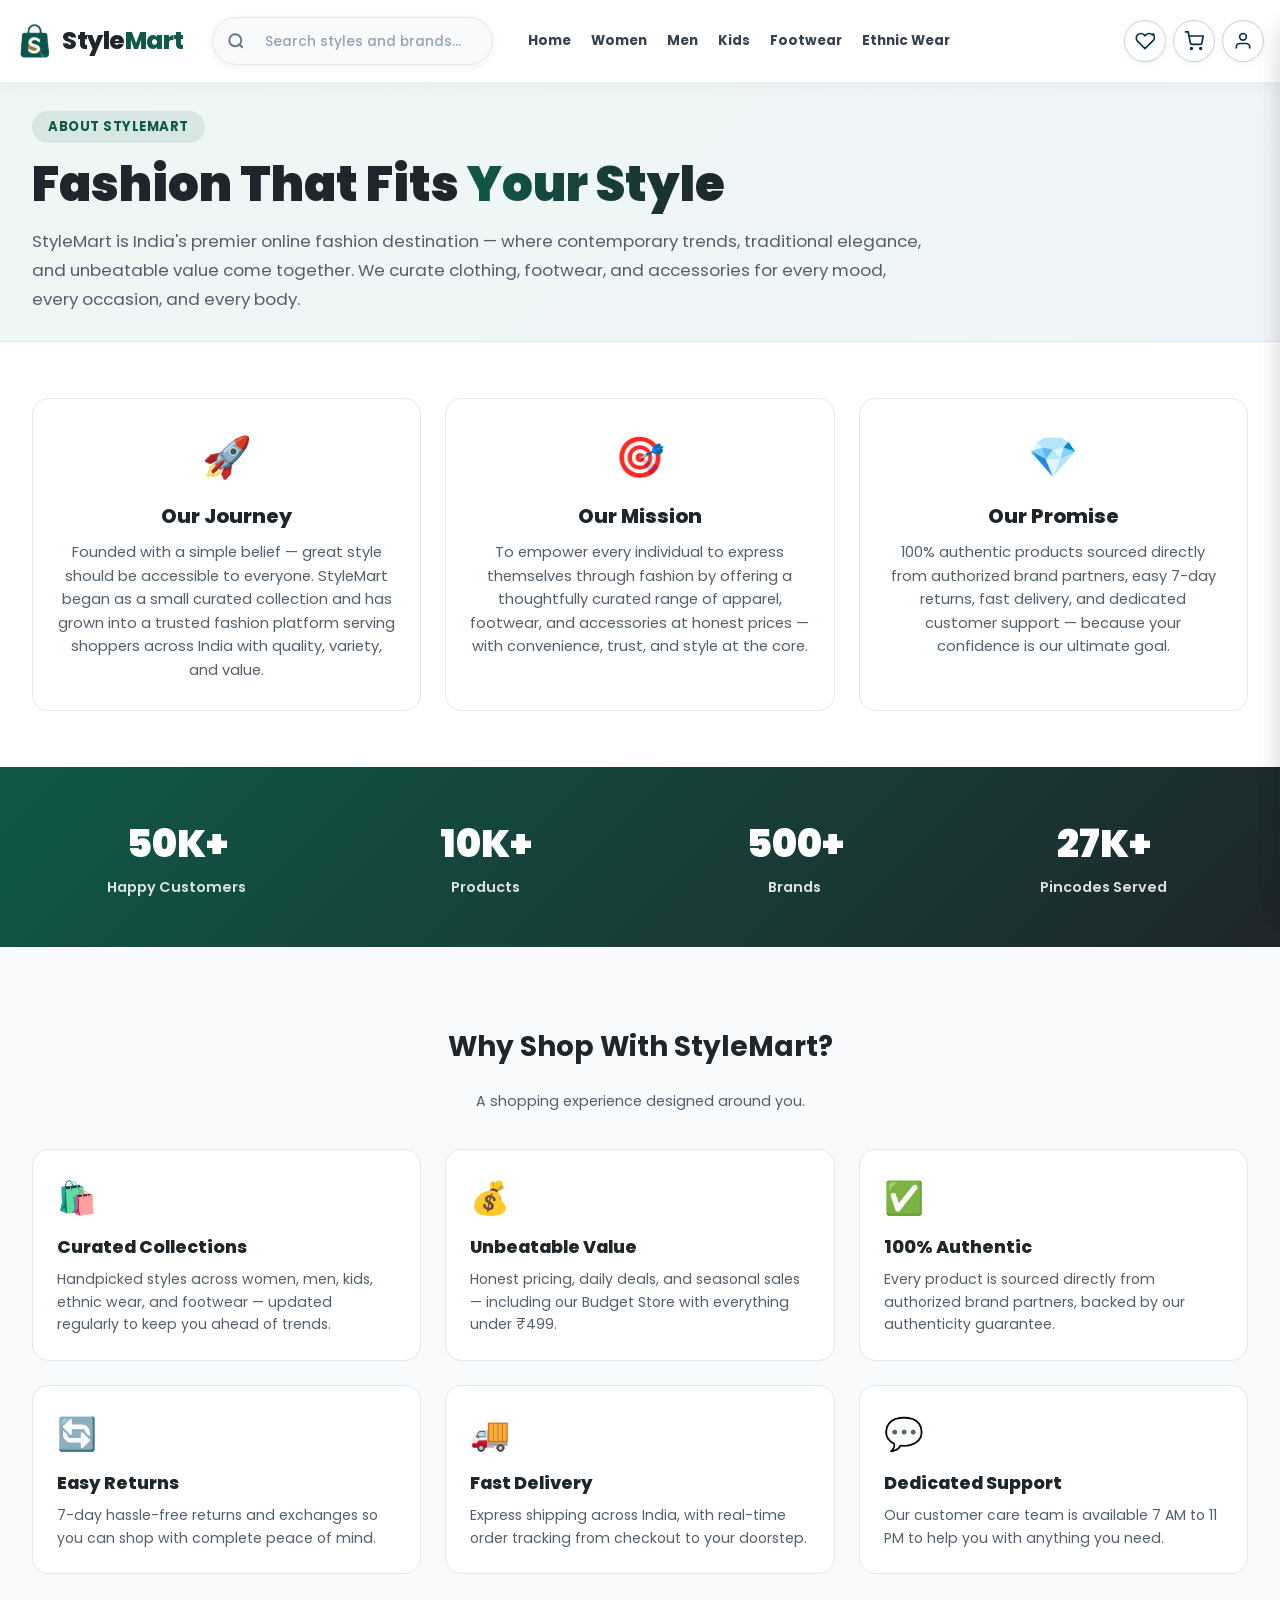
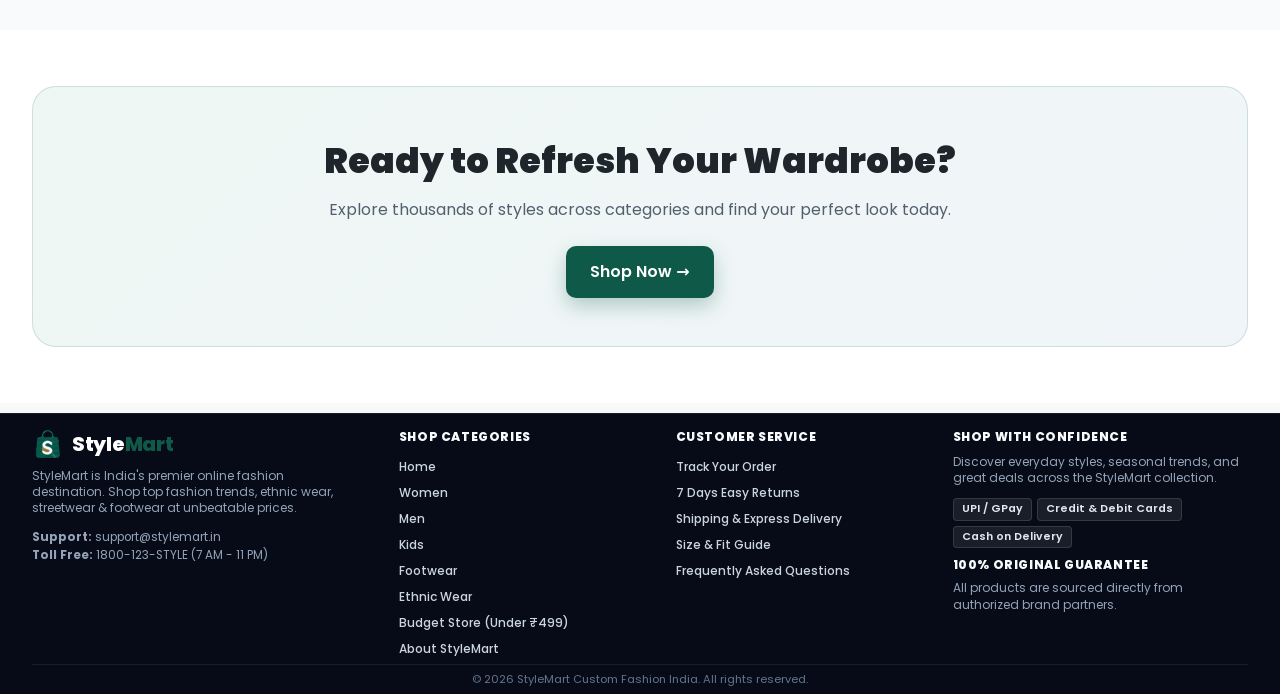
==== about.html @ c9611a5d "forest green and charcoal themed StyleMart" ====
<!DOCTYPE html>
<html lang="en">
<head>
  <meta charset="UTF-8">
  <meta name="viewport" content="width=device-width, initial-scale=1.0">
  <title>About StyleMart | Our Story & Fashion Journey</title>
  <meta name="description" content="Learn about StyleMart - India's premier online fashion destination. Discover our story, mission, and commitment to bringing you the best in fashion, ethnic wear, and footwear.">

  <link rel="preconnect" href="https://fonts.googleapis.com">
  <link rel="preconnect" href="https://fonts.gstatic.com" crossorigin>
  <link href="https://fonts.googleapis.com/css2?family=Poppins:ital,wght@0,300;0,400;0,500;0,600;0,700;0,800;0,900;1,400;1,600&display=swap" rel="stylesheet">

  <!-- Favicon & Mobile Touch Icons -->
  <link rel="icon" type="image/png" sizes="32x32" href="assets/images/favicon-32x32.png?v=20261021-logo-v1">
  <link rel="icon" type="image/png" sizes="16x16" href="assets/images/favicon-16x16.png?v=20261021-logo-v1">
  <link rel="apple-touch-icon" sizes="180x180" href="assets/images/apple-touch-icon.png?v=20261021-logo-v1">
  <link rel="shortcut icon" href="favicon.ico?v=20261021-logo-v1">

  <link rel="stylesheet" href="styles.css?v=20261021-fullpin-aspect-v1">
</head>
<body>
  <header class="main-header">
    <div class="header-main-row">
      <div class="header-container">
        <button class="mobile-menu-btn" id="mobileMenuBtn" aria-label="Open category menu">
          <svg width="24" height="24" viewBox="0 0 24 24" fill="none" stroke="currentColor" stroke-width="2"><path d="M3 12h18M3 6h18M3 18h18"/></svg>
        </button>
        <a href="index.html" class="brand-logo" aria-label="StyleMart Home">
          <div class="logo-icon-wrap">
            <img class="brand-logo-image" src="assets/images/stylemart-logo.png?v=20261021-logo-v1" alt="StyleMart Logo" width="38" height="38">
          </div>
          <div class="logo-text">
            <span class="logo-primary">Style<span class="logo-highlight">Mart</span></span>
          </div>
        </a>
        <div class="search-wrapper">
          <div class="search-box">
            <svg class="search-icon" width="18" height="18" viewBox="0 0 24 24" fill="none" stroke="currentColor" stroke-width="2.5"><circle cx="11" cy="11" r="8"/><path d="m21 21-4.35-4.35"/></svg>
            <input type="text" id="searchInput" placeholder="Search styles and brands..." autocomplete="off">
            <button class="clear-search-btn" id="clearSearchBtn" style="display:none;" title="Clear search">&times;</button>
          </div>
          <div class="search-suggestions" id="searchSuggestions"><div class="live-search-results" id="liveSearchResults"></div></div>
        </div>
        <nav class="nav-menu" id="navMenu" aria-label="Shop categories">
          <div class="mobile-nav-header">
            <a href="index.html" class="brand-logo" aria-label="StyleMart Home">
              <div class="logo-icon-wrap">
                <img class="brand-logo-image" src="assets/images/stylemart-logo.png?v=20261021-logo-v1" alt="StyleMart Logo" width="34" height="34">
              </div>
              <div class="logo-text">
                <span class="logo-primary">Style<span class="logo-highlight">Mart</span></span>
              </div>
            </a>
            <button class="close-mobile-nav" id="closeMobileNavBtn" aria-label="Close menu">&times;</button>
          </div>
          <ul class="nav-list">
            <li><a href="index.html" class="nav-link" data-home="true">Home</a></li>
            <li><a href="category.html?category=women" class="nav-link" data-category="women">Women</a></li>
            <li><a href="category.html?category=men" class="nav-link" data-category="men">Men</a></li>
            <li><a href="category.html?category=kids" class="nav-link" data-category="kids">Kids</a></li>
            <li><a href="category.html?category=footwear" class="nav-link" data-category="footwear">Footwear</a></li>
            <li><a href="category.html?category=ethnic" class="nav-link" data-category="ethnic">Ethnic Wear</a></li>
          </ul>
        </nav>
        <div class="header-actions">
          <button class="icon-action-btn mobile-search-btn" id="mobileSearchBtn" onclick="toggleMobileSearch()" aria-label="Search styles" title="Search">
            <svg width="20" height="20" viewBox="0 0 24 24" fill="none" stroke="currentColor" stroke-width="2.5"><circle cx="11" cy="11" r="8"/><path d="m21 21-4.35-4.35"/></svg>
          </button>
          <button class="icon-action-btn" onclick="toggleWishlistDrawer()" aria-label="Wishlist">
            <svg width="20" height="20" viewBox="0 0 24 24" fill="none" stroke="currentColor" stroke-width="2"><path d="M20.84 4.61a5.5 5.5 0 0 0-7.78 0L12 5.67l-1.06-1.06a5.5 5.5 0 0 0-7.78 7.78l1.06 1.06L12 21.23l8.78-8.78 1.06-1.06a5.5 5.5 0 0 0 0-7.78z"/></svg>
            <span class="badge-count" id="wishlistCount" hidden>0</span>
          </button>
          <button class="icon-action-btn" onclick="toggleCartDrawer()" aria-label="Shopping Cart">
            <svg width="20" height="20" viewBox="0 0 24 24" fill="none" stroke="currentColor" stroke-width="2"><circle cx="9" cy="21" r="1"/><circle cx="20" cy="21" r="1"/><path d="M1 1h4l2.68 13.39a2 2 0 0 0 2 1.61h9.72a2 2 0 0 0 2-1.61L23 6H6"/></svg>
            <span class="badge-count" id="cartCount" hidden>0</span>
          </button>
          <button class="icon-action-btn" onclick="handleProfileIconClick()" aria-label="User Account">
            <svg width="20" height="20" viewBox="0 0 24 24" fill="none" stroke="currentColor" stroke-width="2"><path d="M20 21v-2a4 4 0 0 0-4-4H8a4 4 0 0 0-4 4v2"/><circle cx="12" cy="7" r="4"/></svg>
          </button>
        </div>
      </div>
    </div>
  </header>

  <main>
    <section class="about-hero">
      <div class="section-container">
        <div class="about-hero-inner">
          <div class="about-hero-text">
            <span class="about-eyebrow">About StyleMart</span>
            <h1 class="about-hero-title">Fashion That Fits <span class="gradient-text">Your Style</span></h1>
            <p class="about-hero-sub">StyleMart is India's premier online fashion destination — where contemporary trends, traditional elegance, and unbeatable value come together. We curate clothing, footwear, and accessories for every mood, every occasion, and every body.</p>
          </div>
        </div>
      </div>
    </section>

    <section class="about-story">
      <div class="section-container">
        <div class="about-story-grid">
          <div class="about-story-card">
            <div class="about-story-icon">🚀</div>
            <h3>Our Journey</h3>
            <p>Founded with a simple belief — great style should be accessible to everyone. StyleMart began as a small curated collection and has grown into a trusted fashion platform serving shoppers across India with quality, variety, and value.</p>
          </div>
          <div class="about-story-card">
            <div class="about-story-icon">🎯</div>
            <h3>Our Mission</h3>
            <p>To empower every individual to express themselves through fashion by offering a thoughtfully curated range of apparel, footwear, and accessories at honest prices — with convenience, trust, and style at the core.</p>
          </div>
          <div class="about-story-card">
            <div class="about-story-icon">💎</div>
            <h3>Our Promise</h3>
            <p>100% authentic products sourced directly from authorized brand partners, easy 7-day returns, fast delivery, and dedicated customer support — because your confidence is our ultimate goal.</p>
          </div>
        </div>
      </div>
    </section>

    <section class="about-stats">
      <div class="section-container">
        <div class="about-stats-grid">
          <div class="stat-item">
            <span class="stat-number">50K+</span>
            <span class="stat-label">Happy Customers</span>
          </div>
          <div class="stat-item">
            <span class="stat-number">10K+</span>
            <span class="stat-label">Products</span>
          </div>
          <div class="stat-item">
            <span class="stat-number">500+</span>
            <span class="stat-label">Brands</span>
          </div>
          <div class="stat-item">
            <span class="stat-number">27K+</span>
            <span class="stat-label">Pincodes Served</span>
          </div>
        </div>
      </div>
    </section>

    <section class="about-values">
      <div class="section-container">
        <div class="about-section-heading">
          <h2 class="section-heading">Why Shop With StyleMart?</h2>
          <p class="section-subtext">A shopping experience designed around you.</p>
        </div>
        <div class="about-values-grid">
          <div class="value-card">
            <div class="value-icon">🛍️</div>
            <h4>Curated Collections</h4>
            <p>Handpicked styles across women, men, kids, ethnic wear, and footwear — updated regularly to keep you ahead of trends.</p>
          </div>
          <div class="value-card">
            <div class="value-icon">💰</div>
            <h4>Unbeatable Value</h4>
            <p>Honest pricing, daily deals, and seasonal sales — including our Budget Store with everything under ₹499.</p>
          </div>
          <div class="value-card">
            <div class="value-icon">✅</div>
            <h4>100% Authentic</h4>
            <p>Every product is sourced directly from authorized brand partners, backed by our authenticity guarantee.</p>
          </div>
          <div class="value-card">
            <div class="value-icon">🔄</div>
            <h4>Easy Returns</h4>
            <p>7-day hassle-free returns and exchanges so you can shop with complete peace of mind.</p>
          </div>
          <div class="value-card">
            <div class="value-icon">🚚</div>
            <h4>Fast Delivery</h4>
            <p>Express shipping across India, with real-time order tracking from checkout to your doorstep.</p>
          </div>
          <div class="value-card">
            <div class="value-icon">💬</div>
            <h4>Dedicated Support</h4>
            <p>Our customer care team is available 7 AM to 11 PM to help you with anything you need.</p>
          </div>
        </div>
      </div>
    </section>

    <section class="about-cta">
      <div class="section-container">
        <div class="about-cta-box">
          <h2>Ready to Refresh Your Wardrobe?</h2>
          <p>Explore thousands of styles across categories and find your perfect look today.</p>
          <a href="index.html" class="btn btn-primary btn-glow btn-lg">Shop Now &rarr;</a>
        </div>
      </div>
    </section>
  </main>

  <div class="modal-overlay" id="authModal">
    <div class="modal-container auth-modal">
      <button class="modal-close-btn" onclick="closeAuthModal()">&times;</button>
      <div class="auth-header">
        <div class="logo-icon-wrap" style="margin-bottom: 8px;">
          <img class="auth-brand-logo" src="assets/images/stylemart-logo.png?v=20261021-logo-v1" alt="StyleMart" width="48" height="48">
        </div>
        <h3 id="authModalTitle">Welcome to StyleMart</h3>
        <p id="authModalSub">Login & enter your delivery address to proceed with orders!</p>
      </div>
      <form class="auth-form" onsubmit="handleAuthSubmit(event)">
        <div class="form-group" id="profileNameField"><label for="userName">Full Name</label><input type="text" id="userName" class="studio-text-input" autocomplete="name" minlength="2" maxlength="80" required></div>
        <div class="form-group" id="profilePhoneField"><label for="mobileOrEmail">Mobile Number</label><div class="input-prefix-wrap"><span class="prefix">+91</span><input type="tel" id="mobileOrEmail" inputmode="numeric" autocomplete="tel-national" placeholder="10-digit number" pattern="[6-9][0-9]{9}" minlength="10" maxlength="10" required></div></div>
        <div class="form-group"><label for="userAddress">Street Address / House No</label><input type="text" id="userAddress" class="studio-text-input" autocomplete="street-address" minlength="5" maxlength="160" required></div>
        <div class="form-row-2col" style="display:grid; grid-template-columns:1fr 1fr; gap:10px;">
          <div class="form-group"><label for="userCity">City / Town</label><input type="text" id="userCity" class="studio-text-input" autocomplete="address-level2" minlength="2" maxlength="50" required></div>
          <div class="form-group"><label for="userPincodeInput">Pincode</label><input type="text" id="userPincodeInput" class="studio-text-input" inputmode="numeric" autocomplete="postal-code" pattern="[0-9]{6}" minlength="6" maxlength="6" required></div>
        </div>
        <button type="submit" id="profileFormSubmit" class="btn btn-primary btn-block btn-glow btn-lg" style="margin-top:12px;">Save Address & Login &rarr;</button>
      </form>
    </div>
  </div>

  <div class="modal-overlay" id="profileModal">
    <div class="modal-container profile-modal">
      <button class="modal-close-btn" onclick="closeProfileModal()" aria-label="Close profile">&times;</button>
      <div id="profileModalContent"></div>
    </div>
  </div>

  <div class="drawer-overlay" id="cartDrawerOverlay" onclick="toggleCartDrawer()"></div>
  <aside class="side-drawer" id="cartDrawer">
    <div class="drawer-header"><h3>🛒 Shopping Cart (<span id="cartDrawerCount">0</span>)</h3><button class="close-drawer-btn" onclick="toggleCartDrawer()">&times;</button></div>
    <div class="drawer-body" id="cartDrawerBody"></div>
    <div class="drawer-footer" id="cartDrawerFooter">
      <div class="coupon-section">
        <div class="coupon-title-row"><span>🏷️ Apply Coupon / Promo Code</span></div>
        <div class="coupon-input-group"><input type="text" id="couponCodeInput" placeholder="Enter code"><button class="btn btn-secondary" onclick="applyCouponCode()">Apply</button></div>
        <div class="available-coupons"><span class="sub-label">Recommended for you:</span><div class="coupons-flex"><button class="coupon-chip" onclick="quickApplyCoupon('STYLE200')"><strong>STYLE200</strong> (₹200 OFF)</button><button class="coupon-chip" onclick="quickApplyCoupon('MEESHO50')"><strong>MEESHO50</strong> (15% OFF)</button></div></div>
        <div class="applied-coupon-msg" id="appliedCouponMsg" style="display:none;"></div>
      </div>
      <div class="cart-savings-banner" id="cartSavingsBanner" style="display:none;"><span class="savings-icon">🎉</span><span id="cartSavingsText">You will save ₹0 on this order!</span></div>
      <div class="price-summary">
        <div class="summary-title-header">PRICE DETAILS (<span id="summaryItemCount">0</span> Items)</div>
        <div class="summary-row"><span>Total MRP</span><span id="summaryTotalMRP">₹0</span></div>
        <div class="summary-row text-success"><span>Discount on MRP</span><span id="summaryMRPDiscount">-₹0</span></div>
        <div class="summary-row text-success" id="couponDiscountRow" style="display:none;"><span>Coupon Discount</span><span id="summaryCouponDiscount">-₹0</span></div>
        <div class="summary-row"><span>Delivery Fee</span><span id="summaryDeliveryFee">FREE</span></div>
        <div class="summary-address-note" id="summaryDeliveryAddressNote">Delivery fee calculated at checkout.</div>
        <div class="summary-divider"></div><div class="summary-row total-row"><span>Total Amount Payable</span><span id="summaryFinalTotal">₹0</span></div>
      </div>
      <button class="btn btn-primary btn-block btn-glow btn-lg" onclick="openCheckoutModal()">Proceed to Checkout &rarr;</button>
    </div>
  </aside>

  <div class="drawer-overlay" id="wishlistDrawerOverlay" onclick="toggleWishlistDrawer()"></div>
  <aside class="side-drawer" id="wishlistDrawer">
    <div class="drawer-header"><h3>❤️ Saved Items (<span id="wishlistDrawerCount">0</span>)</h3><button class="close-drawer-btn" onclick="toggleWishlistDrawer()">&times;</button></div>
    <div class="drawer-body" id="wishlistDrawerBody"></div>
    <div class="drawer-footer" id="wishlistDrawerFooter" style="padding:16px; border-top:1px solid var(--border-color); background:#ffffff;">
      <button class="btn btn-primary btn-block btn-glow btn-lg" onclick="addAllWishlistToCart()">Proceed to Cart &rarr;</button>
    </div>
  </aside>

  <div class="modal-overlay" id="checkoutModal">
    <div class="modal-container checkout-modal">
      <button class="modal-close-btn" onclick="closeCheckoutModal()">&times;</button>
      <div class="checkout-stepper">
        <div class="step-item active" id="stepIndicator1"><span class="step-num">1</span><span class="step-title">Address</span></div>
        <div class="step-line"></div>
        <div class="step-item" id="stepIndicator2"><span class="step-num">2</span><span class="step-title">Payment</span></div>
        <div class="step-line"></div>
        <div class="step-item" id="stepIndicator3"><span class="step-num">3</span><span class="step-title">Confirmation</span></div>
      </div>
      <div class="checkout-body" id="checkoutBodyContent"></div>
    </div>
  </div>

  <div class="toast-container" id="toastContainer"></div>

  <footer class="main-footer">
    <div class="section-container">
      <div class="footer-top">
        <div class="footer-col brand-col">
          <div class="brand-logo footer-logo">
            <div class="logo-icon-wrap">
              <img class="brand-logo-image" src="assets/images/stylemart-logo.png?v=20261021-logo-v1" alt="StyleMart Logo" width="36" height="36">
            </div>
            <div class="logo-text">
              <span class="logo-primary" style="color: #ffffff;">Style<span class="logo-highlight">Mart</span></span>
            </div>
          </div>
          <p>StyleMart is India's premier online fashion destination. Shop top fashion trends, ethnic wear, streetwear & footwear at unbeatable prices.</p>
          <div class="footer-extra-content" style="margin-top: 6px; font-size: 0.78rem; color: #cbd5e1;">
            <p style="margin: 2px 0;"><strong>Support:</strong> support@stylemart.in</p>
            <p style="margin: 2px 0;"><strong>Toll Free:</strong> 1800-123-STYLE (7 AM - 11 PM)</p>
          </div>
        </div>

        <div class="footer-col">
          <h4>SHOP CATEGORIES</h4>
          <ul>
            <li><a href="index.html">Home</a></li>
            <li><a href="category.html?category=women">Women</a></li>
            <li><a href="category.html?category=men">Men</a></li>
            <li><a href="category.html?category=kids">Kids</a></li>
            <li><a href="category.html?category=footwear">Footwear</a></li>
            <li><a href="category.html?category=ethnic">Ethnic Wear</a></li>
            <li><a href="category.html?category=budget">Budget Store (Under ₹499)</a></li>
            <li><a href="about.html">About StyleMart</a></li>
          </ul>
        </div>

        <div class="footer-col footer-extra-content">
          <h4>CUSTOMER SERVICE</h4>
          <ul>
            <li><a href="#">Track Your Order</a></li>
            <li><a href="#">7 Days Easy Returns</a></li>
            <li><a href="#">Shipping & Express Delivery</a></li>
            <li><a href="#">Size & Fit Guide</a></li>
            <li><a href="#">Frequently Asked Questions</a></li>
          </ul>
        </div>

        <div class="footer-col">
          <h4>SHOP WITH CONFIDENCE</h4>
          <p>Discover everyday styles, seasonal trends, and great deals across the StyleMart collection.</p>
          <div class="payment-badges">
            <span class="pay-tag">UPI / GPay</span>
            <span class="pay-tag">Credit & Debit Cards</span>
            <span class="pay-tag">Cash on Delivery</span>
          </div>
          <div class="footer-extra-content" style="margin-top: 6px;">
            <h4 style="font-size: 0.8rem; margin: 0 0 2px 0;">100% ORIGINAL GUARANTEE</h4>
            <p style="font-size: 0.76rem; margin: 0; color: #94a3b8;">All products are sourced directly from authorized brand partners.</p>
          </div>
        </div>
      </div>

      <div class="footer-bottom">
        <p>&copy; 2026 StyleMart Custom Fashion India. All rights reserved.</p>
      </div>
    </div>
  </footer>

  <script src="app.js?v=20261021-edge-nobadge-v1"></script>
</body>
</html>
---- styles.css ----
@import url('https://fonts.googleapis.com/css2?family=Poppins:ital,wght@0,300;0,400;0,500;0,600;0,700;0,800;0,900;1,400;1,600&display=swap');

/* ==========================================================================
   STYLEMART FASHION E-COMMERCE DESIGN SYSTEM & STYLESHEET
   Clean, simple system typography and interactive custom clothing studio
   ========================================================================== */

:root {
  /* Core Forest Green & Charcoal Design System */
  --primary: #0f5948;            /* Signature deep Forest Green */
  --primary-hover: #0a3d31;      /* Rich dark evergreen */
  --primary-light: #eef7f4;      /* Soft forest mint tint */
  --primary-dark: #072e25;       /* Ultra-deep forest pine */
  --forest-green: #0f5948;       /* Primary brand token */
  --forest-emerald: #167a63;     /* Vibrant interactive emerald */
  --forest-glow: rgba(15, 89, 72, 0.28);
  
  --secondary: #1e262b;          /* Sleek charcoal slate */
  --secondary-hover: #12181c;    /* Midnight charcoal */
  --charcoal-dark: #12181c;      /* Deepest charcoal */
  --charcoal-main: #1e262b;      /* Primary charcoal text & surfaces */
  --charcoal-slate: #2d3741;     /* Medium charcoal */
  --charcoal-muted: #52606d;     /* Muted charcoal body */
  --charcoal-border: #e2e8f0;    /* Crisp neutral border */
  
  --accent-gold: #f59e0b;        /* Gold accent from brand logo */
  --accent-gold-hover: #d97706;
  --budget-green: #0f5948;       /* Forest green */
  --budget-light: #eef7f4;
  
  /* Neutral Tones */
  --bg-main: #f8faf9;            /* Subtle crisp canvas with faint forest tone */
  --bg-card: #ffffff;
  --text-main: #1e262b;          /* Deep charcoal typography */
  --text-muted: #52606d;         /* Refined charcoal text */
  --text-light: #8795a1;
  --border-color: #e2e8f0;
  --border-focus: #0f5948;

  /* Elevation & Shadows */
  --shadow-sm: 0 1px 3px rgba(18,24,28,0.06), 0 1px 2px rgba(18,24,28,0.04);
  --shadow-md: 0 4px 6px -1px rgba(18,24,28,0.08), 0 2px 4px -1px rgba(18,24,28,0.04);
  --shadow-lg: 0 10px 25px -5px rgba(18,24,28,0.1), 0 8px 10px -6px rgba(18,24,28,0.04);
  --shadow-xl: 0 20px 30px -10px rgba(18,24,28,0.18);
  --shadow-glow: 0 8px 20px rgba(15, 89, 72, 0.28);

  /* Radius & Transitions */
  --radius-sm: 6px;
  --radius-md: 10px;
  --radius-lg: 16px;
  --radius-full: 9999px;
  --transition: all 0.2s ease;

  /* Poppins Google Font Typography */
  --font-heading: 'Poppins', system-ui, -apple-system, BlinkMacSystemFont, "Segoe UI", Roboto, Helvetica, Arial, sans-serif;
  --font-body: 'Poppins', system-ui, -apple-system, BlinkMacSystemFont, "Segoe UI", Roboto, Helvetica, Arial, sans-serif;
}

/* Prevent text selection and I-beam cursor when clicking plain text */
body, h1, h2, h3, h4, h5, h6, p, span, div, li, td, th, label, section, article, header, footer, aside, nav {
  user-select: none;
  -webkit-user-select: none;
  cursor: default;
}

input, textarea {
  user-select: text !important;
  -webkit-user-select: text !important;
  cursor: text !important;
}

button, a, select, input[type="button"], input[type="submit"], input[type="radio"], input[type="checkbox"], input[type="range"], [onclick], .btn, .clickable {
  cursor: pointer !important;
}

body {
  font-family: var(--font-body);
  background-color: var(--bg-main);
  color: var(--text-main);
  line-height: 1.5;
  -webkit-font-smoothing: antialiased;
  width: 100% !important;
  max-width: 100vw !important;
  margin: 0 !important;
  padding: 0 !important;
  overflow-x: hidden !important;
}

a {
  color: inherit;
  text-decoration: none;
}

ul {
  list-style: none;
}

button, input, select {
  font-family: inherit;
  font-size: inherit;
}

button {
  cursor: pointer;
  border: none;
  background: none;
  outline: none;
}

img {
  max-width: 100%;
  height: auto;
  display: block;
}

.section-container {
  width: 100%;
  max-width: 100%;
  padding: 0 32px;
}

/* Typography Utilities */
.section-heading {
  font-family: var(--font-heading);
  font-size: 1.75rem;
  font-weight: 700;
  color: var(--secondary);
}

.section-subtext {
  font-size: 0.9rem;
  color: var(--text-muted);
}

.text-primary { color: var(--primary); }
.text-warning { color: var(--accent-gold); }
.text-success { color: var(--budget-green); }
.text-danger { color: #ef4444; }

/* Buttons & Badges */
.btn {
  display: inline-flex;
  align-items: center;
  justify-content: center;
  gap: 8px;
  padding: 10px 20px;
  font-size: 0.92rem;
  font-weight: 600;
  border-radius: var(--radius-md);
  transition: var(--transition);
  white-space: nowrap;
}

.btn-sm {
  padding: 6px 12px;
  font-size: 0.8rem;
}

.btn-primary {
  background-color: var(--primary);
  color: #ffffff;
}

.btn-primary:hover {
  background-color: var(--primary-hover);
  transform: translateY(-1px);
}

.btn-glow {
  box-shadow: var(--shadow-glow);
}

.btn-glow:hover {
  box-shadow: 0 10px 25px rgba(15, 89, 72, 0.45);
}

.btn-secondary {
  background-color: var(--secondary);
  color: #ffffff;
}

.btn-secondary:hover {
  background-color: #0f172a;
}

.btn-outline {
  border: 1.5px solid var(--border-color);
  background-color: var(--bg-card);
  color: var(--text-main);
}

.btn-outline:hover, .btn-outline.active {
  border-color: var(--primary);
  color: var(--primary);
}

.btn-yellow {
  background-color: var(--accent-gold);
  color: #0f172a;
}

.btn-yellow:hover {
  background-color: #d97706;
  color: #ffffff;
}

.btn-block {
  width: 100%;
}

.btn-lg {
  padding: 14px 24px;
  font-size: 1rem;
}

/* ==========================================================================
   TOP ANNOUNCEMENT BAR
   ========================================================================== */
.announcement-bar {
  background-color: var(--secondary);
  color: #ffffff;
  padding: 8px 20px;
  font-size: 0.85rem;
  position: relative;
  border-bottom: 1px solid rgba(255,255,255,0.1);
  z-index: 1001;
}

.announcement-content {
  display: flex;
  align-items: center;
  justify-content: center;
  gap: 15px;
  flex-wrap: wrap;
}

.badge-flash {
  background-color: var(--primary);
  color: #fff;
  padding: 2px 8px;
  border-radius: var(--radius-full);
  font-size: 0.72rem;
  font-weight: 700;
}

.promo-tag {
  background-color: rgba(255,255,255,0.15);
  border: 1px dashed rgba(255,255,255,0.4);
  padding: 2px 8px;
  border-radius: 4px;
  font-weight: 700;
  cursor: pointer;
  color: var(--accent-gold);
}

.header-timer {
  display: flex;
  align-items: center;
  gap: 6px;
  font-size: 0.8rem;
  color: #cbd5e1;
}

.timer-box {
  background-color: var(--primary);
  color: #fff;
  font-weight: 700;
  padding: 2px 8px;
  border-radius: 4px;
  font-family: monospace;
}

.close-announcement {
  position: absolute;
  right: 12px;
  top: 50%;
  transform: translateY(-50%);
  color: #94a3b8;
  font-size: 1.3rem;
}

/* ==========================================================================
   HEADER NAVIGATION
   ========================================================================== */
.main-header {
  position: sticky;
  top: 0;
  z-index: 1000;
  background-color: #ffffff;
  box-shadow: 0 2px 12px rgba(15, 23, 42, 0.06);
  border-bottom: 1px solid var(--border-color);
  min-height: 70px;
  display: flex;
  align-items: center;
  box-sizing: border-box;
}

.header-main-row {
  width: 100%;
  padding: 8px 0 4px;
  border-bottom: none;
}

.header-container {
  width: 100%;
  max-width: 100%;
  padding: 0 32px;
  display: flex;
  align-items: center;
  justify-content: space-between;
  gap: 20px;
  margin-top: 6px;
}

.brand-logo {
  display: flex;
  align-items: center;
  gap: 8px;
  flex-shrink: 0;
}

.logo-icon {
  width: 38px;
  height: 38px;
  background-color: var(--primary);
  color: #fff;
  border-radius: var(--radius-md);
  display: flex;
  align-items: center;
  justify-content: center;
  box-shadow: var(--shadow-glow);
}

.logo-icon-wrap {
  display: flex;
  align-items: center;
  justify-content: center;
  flex-shrink: 0;
  transition: transform 0.25 ease;
}

.brand-logo:hover .logo-icon-wrap {
  transform: scale(1.06);
}

.logo-text {
  display: flex;
  flex-direction: column;
}

.logo-primary {
  font-size: 1.55rem;
  font-weight: 900;
  color: #082f49;
  line-height: 1;
  letter-spacing: -0.5px;
}

.logo-highlight {
  color: var(--primary);
}

.logo-tagline {
  font-size: 0.62rem;
  font-weight: 700;
  color: #0369a1;
  letter-spacing: 1px;
  margin-top: 2px;
}

.nav-link {
  font-size: 1.15rem;
  font-weight: 700;
  color: #082f49;
  position: relative;
  padding: 8px 16px;
  border-radius: var(--radius-full);
  transition: var(--transition);
  display: inline-flex;
  align-items: center;
  gap: 6px;
}

.nav-link:hover {
  color: var(--primary);
  background-color: rgba(255, 255, 255, 0.7);
}

.nav-link.active {
  color: #ffffff !important;
  background-color: var(--primary) !important;
  box-shadow: 0 4px 12px rgba(15, 89, 72, 0.35);
}

.icon-action-btn {
  position: relative;
  width: 44px;
  height: 44px;
  display: flex;
  align-items: center;
  justify-content: center;
  border-radius: var(--radius-full);
  color: #082f49;
  background-color: #ffffff;
  border: 1.5px solid rgba(8, 47, 73, 0.2);
  box-shadow: 0 2px 6px rgba(0, 0, 0, 0.05);
  transition: var(--transition);
}

.icon-action-btn:hover {
  background-color: #ffffff;
  color: var(--primary);
  border-color: var(--primary);
  transform: translateY(-2px);
  box-shadow: 0 4px 12px rgba(15, 89, 72, 0.25);
}

.nav-menu {
  display: flex;
  align-items: center;
  width: auto;
}

.mobile-nav-header {
  display: none;
}

.nav-list {
    display: flex;
    align-items: center;
    justify-content: flex-start;
    gap: 0;
    width: auto;
    margin: 0;
    margin-left: 10px;
    padding: 0;
    list-style: none;
    white-space: nowrap;
}

.custom-studio-nav {
  color: var(--primary);
  font-weight: 800;
}

.nav-badge {
  font-size: 0.65rem;
  font-weight: 700;
  padding: 1px 6px;
  border-radius: var(--radius-full);
  text-transform: uppercase;
}

.nav-badge.hot {
  background-color: var(--primary-light);
  color: var(--primary);
}

.nav-badge.budget {
  background-color: var(--budget-light);
  color: var(--budget-green);
}

/* Wide Typable Search Bar */
.search-wrapper {
  flex: 2 1 700px;
  max-width: 900px;
  min-width: 300px;
  position: relative;
}

.search-box {
  display: flex;
  align-items: center;
  background-color: #ffffff;
  border: 1.5px solid rgba(8, 47, 73, 0.2);
  border-radius: var(--radius-full);
  padding: 8px 20px;
  height: 48px;
  width: 280px;
  transition: var(--transition);
  box-shadow: 0 2px 8px rgba(8, 47, 73, 0.06);
}

.search-box:focus-within {
  background-color: #ffffff;
  border-color: #0284c7;
  box-shadow: 0 0 0 4px rgba(14, 165, 233, 0.25);
}

.search-icon {
  color: var(--primary);
  margin-right: 12px;
  flex-shrink: 0;
}

.search-box input {
  border: none;
  background: transparent;
  width: 100%;
  outline: none;
  font-size: 1.05rem;
  font-weight: 600;
  color: #082f49;
  font-family: inherit;
}

.search-box input::placeholder {
  color: #64748b;
  font-weight: 500;
}

.clear-search-btn {
  color: #94a3b8;
  font-size: 1.3rem;
  font-weight: 700;
  line-height: 1;
  padding: 0 4px;
}

.clear-search-btn:hover {
  color: var(--primary);
}

/* Catalog Search Box */
.catalog-search-box {
  display: flex;
  align-items: center;
  gap: 8px;
  background-color: #ffffff;
  border: 1.5px solid var(--border-color);
  padding: 6px 14px;
  border-radius: var(--radius-md);
  font-size: 0.85rem;
  transition: var(--transition);
  min-width: 200px;
}

.catalog-search-box:focus-within {
  border-color: var(--primary);
  box-shadow: 0 0 0 3px rgba(15, 89, 72, 0.12);
}

.catalog-search-box svg {
  color: var(--primary);
}

.catalog-search-box input {
  border: none;
  background: transparent;
  outline: none;
  font-size: 0.85rem;
  font-weight: 600;
  color: var(--text-main);
  width: 100%;
}

/* Suggestions Dropdown */
.search-suggestions {
  position: absolute;
  top: calc(100% + 8px);
  left: 0;
  right: 0;
  background-color: #ffffff;
  border-radius: var(--radius-lg);
  box-shadow: var(--shadow-xl);
  border: 1px solid var(--border-color);
  padding: 16px;
  display: none;
  z-index: 1050;
}

.search-suggestions.active {
  display: block;
}

.suggestion-title {
  font-size: 0.78rem;
  font-weight: 700;
  color: var(--text-muted);
  margin-bottom: 10px;
}

.search-tags {
  display: flex;
  flex-wrap: wrap;
  gap: 6px;
  margin-bottom: 12px;
}

.search-tag {
  background-color: #f1f5f9;
  color: var(--secondary);
  font-size: 0.8rem;
  font-weight: 500;
  padding: 4px 12px;
  border-radius: var(--radius-full);
  cursor: pointer;
  transition: var(--transition);
}

.search-tag:hover {
  background-color: var(--primary-light);
  color: var(--primary);
}

.live-search-item {
  display: flex;
  align-items: center;
  gap: 12px;
  padding: 8px;
  border-radius: var(--radius-md);
  cursor: pointer;
}

.live-search-item:hover {
  background-color: #f8fafc;
}

.live-search-thumb {
  width: 40px;
  height: 48px;
  object-fit: cover;
  border-radius: var(--radius-sm);
}

.live-search-info h5 {
  font-size: 0.85rem;
  font-weight: 600;
}

.live-search-info p {
  font-size: 0.78rem;
  color: var(--primary);
  font-weight: 700;
}

/* Header Actions */
.header-actions {
  display: flex;
  align-items: center;
  gap: 12px;
}

.icon-action-btn {
  position: relative;
  width: 42px;
  height: 42px;
  display: flex;
  align-items: center;
  justify-content: center;
  border-radius: var(--radius-full);
  color: #082f49;
  background-color: #ffffff;
  border: 1.5px solid rgba(8, 47, 73, 0.2);
  box-shadow: 0 2px 6px rgba(0, 0, 0, 0.05);
  transition: var(--transition);
}

.icon-action-btn:hover {
  background-color: #ffffff;
  color: var(--primary);
  border-color: var(--primary);
  transform: translateY(-2px);
  box-shadow: 0 4px 12px rgba(15, 89, 72, 0.25);
}

.badge-count {
  position: absolute;
  top: 2px;
  right: 2px;
  background-color: var(--primary);
  color: #fff;
  font-size: 0.68rem;
  font-weight: 800;
  width: 18px;
  height: 18px;
  border-radius: 50%;
  display: flex;
  align-items: center;
  justify-content: center;
}

.mobile-menu-btn {
  display: none;
  color: var(--secondary);
}

/* ==========================================================================
   HERO CAROUSEL SECTION
   ========================================================================== */
.hero-slider-section {
    position: relative;
    width: 100%;
    max-width: 100%;
    margin: 0 auto;
    padding: 0;
    overflow: hidden;
    background-color: transparent;
}

.side-banner-card {
  background: rgba(255, 255, 255, 0.05);
  border: 1px solid rgba(255, 255, 255, 0.12);
  border-radius: var(--radius-md);
  padding: 0;
  color: #ffffff;
  cursor: pointer;
  transition: transform 0.25s ease, box-shadow 0.25s ease, border-color 0.25s ease;
  display: flex;
  flex-direction: column;
  align-items: center;
  text-align: center;
  backdrop-filter: blur(8px);
}

.side-banner-card:hover {
  transform: translateY(-4px);
  border-color: var(--primary);
  box-shadow: 0 10px 25px rgba(15, 89, 72, 0.35);
}

.side-banner-badge {
  background: var(--primary);
  color: #fff;
  font-size: 0.68rem;
  font-weight: 800;
  padding: 3px 10px;
  border-radius: var(--radius-full);
  margin-bottom: 8px;
  letter-spacing: 0.5px;
  box-shadow: 0 2px 8px rgba(15, 89, 72, 0.3);
}

.side-banner-img-wrap {
  width: 100%;
  height: 950px;
  border-radius: var(--radius-sm);
  overflow: hidden;
  background-color: #ffffff;
}

.side-banner-img-wrap img {
  width: 100%;
  height: 950px;
  object-fit: top-center;
  transition: transform 0.3s ease;
}

.side-banner-card:hover .side-banner-img-wrap img {
  transform: scale(1.06);
}

.side-brand {
  font-size: 0.72rem;
  font-weight: 700;
  color: #94a3b8;
  text-transform: uppercase;
}

.side-title {
  font-size: 0.88rem;
  font-weight: 700;
  color: #f8fafc;
  margin: 2px 0 6px 0;
  line-height: 1.25;
  white-space: nowrap;
  overflow: hidden;
  text-overflow: ellipsis;
  max-width: 100%;
}

.side-price-row {
  display: flex;
  align-items: center;
  justify-content: center;
  gap: 6px;
  margin-bottom: 0px;
}

.side-price {
  font-size: 1rem;
  font-weight: 800;
  color: #ffffff;
}

.side-orig-price {
  font-size: 0.78rem;
  color: #94a3b8;
  text-decoration: line-through;
}

.side-discount {
  font-size: 0.72rem;
  font-weight: 800;
  color: #4ade80;
}

.side-buy-btn {
  width: 100%;
  font-size: 0.78rem;
  padding: 6px 12px;
}

.slider-container {
    position: relative;
    width: 100%;
    max-width: 100%;
    height: 100%;
    margin: 0;
    padding: 0;
    overflow: hidden;
    border-radius: 0;
    box-shadow: none;
    background: transparent;
}

.slider-track {
    position: relative;
    width: 100%;
    height: 100%;
}

.slide {
    position: absolute;
    inset: 0;
    width: 100%;
    height: 100%;
    opacity: 0;
    visibility: hidden;
    transition: opacity 0.5s ease;
}

.slide.active {
    opacity: 1;
    visibility: visible;
}

.slide img {
    display: block;
    width: 100%;
    height: 100%;
    object-fit: cover;
    object-position: top center;
    border-radius: 0;
}

.slide-overlay {
  position: absolute;
  inset: 0;
  background: linear-gradient(90deg, rgba(15, 23, 42, 0.85) 0%, rgba(15, 23, 42, 0.3) 100%);
  display: flex;
  align-items: center;
  padding: 0 50px;
}

.slide-content {
  max-width: 600px;
  color: #ffffff;
}

.slide-tag {
  display: inline-block;
  background: rgba(15, 89, 72, 0.25);
  border: 1px solid var(--primary);
  color: var(--primary);
  padding: 4px 12px;
  border-radius: var(--radius-full);
  font-size: 0.78rem;
  font-weight: 800;
  margin-bottom: 12px;
}

.slide-content h1,
.slide-content h2 {
  font-size: 2.6rem;
  font-weight: 800;
  line-height: 1.1;
  margin-bottom: 12px;
}

.slide-content p {
  font-size: 1rem;
  color: #cbd5e1;
  margin-bottom: 20px;
}

.slide-btns {
  display: flex;
  gap: 12px;
}

.banner-gradient-streetwear {
  background: linear-gradient(135deg, #0f172a 0%, #311042 100%);
  display: flex;
  align-items: center;
  justify-content: center;
}

.banner-gradient-streetwear > img {
  position: absolute;
  inset: 0;
  z-index: 0;
}

.banner-gradient-streetwear::before {
  position: absolute;
  inset: 0;
  z-index: 1;
  background: linear-gradient(90deg, rgba(15, 23, 42, 0.82), rgba(15, 23, 42, 0.16));
  content: "";
}

.slide-custom-content {
  position: relative;
  z-index: 2;
  max-width: 1280px;
  width: 100%;
  padding: 0 50px;
  display: flex;
  align-items: center;
  justify-content: space-between;
  color: #ffffff;
}

.custom-slide-left h2 {
  font-size: clamp(1.35rem, 3vw, 2.4rem);
  font-weight: 800;
  margin: 10px 0;
  line-height: 1.12;
}

.custom-slide-left p {
  max-width: 620px;
  margin-bottom: 20px;
  color: #e2e8f0;
}

.badge-accent {
  background-color: var(--accent-gold);
  color: #0f172a;
  padding: 4px 10px;
  border-radius: var(--radius-full);
  font-size: 0.75rem;
  font-weight: 800;
}

.discount-circle {
  width: 150px;
  height: 150px;
  border-radius: 50%;
  background: var(--primary);
  display: flex;
  flex-direction: column;
  align-items: center;
  justify-content: center;
  font-weight: 800;
}

.circle-num { font-size: 1.3rem; }

.slider-btn {
  position: absolute;
  top: 50%;
  transform: translateY(-50%);
  width: 42px;
  height: 42px;
  background-color: rgba(255,255,255,0.2);
  color: #ffffff;
  border-radius: 50%;
  display: flex;
  align-items: center;
  justify-content: center;
  font-size: 1.2rem;
  z-index: 10;
}

.slider-btn:hover { background-color: #ffffff; color: var(--secondary); }
.prev-btn { left: 20px; }
.next-btn { right: 20px; }

.slider-dots {
    position: absolute;
    bottom: 20px;
    left: 50%;
    transform: translateX(-50%);
    display: flex;
    gap: 8px;
    z-index: 10;
}

.dot {
  width: 10px;
  height: 10px;
  background-color: rgba(255,255,255,0.4);
  border-radius: 50%;
  cursor: pointer;
}

.dot.active {
  width: 26px;
  border-radius: var(--radius-full);
  background-color: var(--primary);
}

/* ==========================================================================
   CATEGORY BUBBLE STORIES SECTION
   ========================================================================== */
.category-stories-section {
  padding: 20px 0;
  background-color: #ffffff;
  border-bottom: 1px solid var(--border-color);
}

.stories-wrapper {
  display: flex;
  align-items: center;
  justify-content: space-between;
  gap: 16px;
  overflow-x: auto;
  padding-bottom: 4px;
}

.story-item {
  display: flex;
  flex-direction: column;
  align-items: center;
  gap: 6px;
  cursor: pointer;
  min-width: 80px;
}

.story-avatar {
  width: 60px;
  height: 60px;
  border-radius: 50%;
  padding: 3px;
  display: flex;
  align-items: center;
  justify-content: center;
  font-size: 1.5rem;
  background-color: #ffffff;
  box-shadow: var(--shadow-sm);
}

.ring-pink { background: linear-gradient(135deg, var(--primary), #ec4899); }
.ring-purple { background: linear-gradient(135deg, #8b5cf6, #a855f7); }
.ring-blue { background: linear-gradient(135deg, #3b82f6, #06b6d4); }
.ring-orange { background: linear-gradient(135deg, #f97316, #eab308); }
.ring-green { background: linear-gradient(135deg, #10b981, #059669); }
.ring-yellow { background: linear-gradient(135deg, #f59e0b, #eab308); }
.ring-teal { background: linear-gradient(135deg, #14b8a6, #0d9488); }
.ring-gold { background: linear-gradient(135deg, #d97706, #b45309); }

.story-title {
  font-size: 0.8rem;
  font-weight: 600;
  color: var(--secondary);
  white-space: nowrap;
}

/* ==========================================================================
   FLASH SALE SECTION
   ========================================================================== */
.flash-badge {
    display: inline-flex;
    align-items: center;
    justify-content: center;
    gap: 7px;
    margin-top: 30px;
    padding: 7px 16px;
    margin-bottom: 10px;
    background: linear-gradient(135deg, #ff386c, #ff1744);
    color: #ffffff;
    font-size: 0.75rem;
    font-weight: 800;
    letter-spacing: 1px;
    text-transform: uppercase;

    border: 1px solid rgba(255, 255, 255, 0.25);
    border-radius: 50px;

    box-shadow:
        0 4px 12px rgba(255, 56, 108, 0.25),
        0 2px 4px rgba(255, 23, 68, 0.12);

    white-space: nowrap;
    cursor: default;

    transition:
        transform 0.25s ease,
        box-shadow 0.25s ease;
}

.flash-badge:hover {
    transform: translateY(-2px);
    box-shadow: 0 6px 18px rgba(255, 56, 108, 0.35);
}

#flashCarouselContainer {
    width: 100%;
    overflow-x: auto;
    overflow-y: visible;
}

#flashProductsGrid {
    display: flex;
    gap: 20px;
    width: max-content;
    will-change: transform;
}

#flashProductsGrid .product-card,
#flashProductsGrid .flash-product-card {
    flex: 0 0 220px;
    min-width: 0;
}

.flash-dots-container {
    display: none !important;
}

/* ==========================================================================
   MAIN CATALOG & FILTER SECTION
   ========================================================================== */
.category-filter-header {
  margin: 0 0 20px;
  padding: 22px 0 0;
  background: linear-gradient(180deg, #f7f8fb 0%, #ffffff 100%);
  border-bottom: 0;
}

.category-filter-panel {
  padding: 20px 22px 14px;
  border: 1px solid #e7eaf0;
  border-radius: 18px;
  background: #ffffff;
  box-shadow: 0 8px 28px rgba(15, 23, 42, 0.06);
}

.category-heading-row {
  margin-bottom: 10px;
}

.category-heading-row h1 {
  font-size: clamp(1.35rem, 2.5vw, 1.75rem) !important;
  letter-spacing: -0.025em;
}

.category-heading-row p {
  font-size: 0.84rem !important;
}

.category-subfilter-bar {
  display: flex;
  gap: 8px;
  overflow-x: auto;
  padding: 4px 1px 4px;
  align-items: center;
  scrollbar-width: none;
  border-bottom: none;
}

.category-subfilter-bar::-webkit-scrollbar {
  display: none;
}

.subfilter-pill {
  display: inline-flex;
  align-items: center;
  gap: 7px;
  padding: 9px 14px;
  border-radius: 10px;
  background-color: #f7f8fa;
  color: #475569;
  font-size: 0.82rem;
  font-weight: 650;
  border: 1px solid transparent;
  cursor: pointer;
  white-space: nowrap;
  transition: all 0.18s ease;
  flex-shrink: 0;
}

.subfilter-pill:hover {
  background-color: #fff1f4;
  border-color: rgba(15, 89, 72, 0.14);
  color: var(--primary);
}

.subfilter-pill.active {
  background-color: #eef7f4;
  color: #0f5948;
  border-color: rgba(15, 89, 72, 0.22);
  box-shadow: inset 0 0 0 1px rgba(15, 89, 72, 0.04);
}

.subfilter-icon {
  font-size: 0.9rem;
}

.category-filter-toolbar {
  display: flex;
  align-items: end;
  justify-content: space-between;
  gap: 16px;
  padding: 14px 0 12px;
}

.category-filter-caption {
  display: inline-flex;
  align-items: center;
  gap: 8px;
  padding-bottom: 8px;
  color: var(--secondary);
  font-size: 0.82rem;
  font-weight: 750;
  white-space: nowrap;
}

.category-filter-caption-icon {
  display: grid;
  width: 28px;
  height: 28px;
  place-items: center;
  border-radius: 8px;
  background: #f1f5f9;
  color: #475569;
  font-size: 1.1rem;
}

.category-filter-controls {
  display: flex;
  align-items: end;
  flex: 1;
  justify-content: flex-end;
  flex-wrap: wrap;
  gap: 9px;
  padding: 0;
}

.category-control {
  display: grid;
  gap: 5px;
  color: #64748b;
  font-size: 0.68rem;
  font-weight: 700;
  letter-spacing: 0.025em;
}

.category-control select {
  min-width: 142px;
  height: 40px;
  padding: 0 34px 0 11px;
  border: 1px solid #e2e6ed;
  border-radius: 9px;
  background-color: #ffffff;
  color: #263449;
  font: inherit;
  font-size: 0.77rem;
  font-weight: 600;
  cursor: pointer;
  transition: border-color 0.18s ease, box-shadow 0.18s ease;
}

.category-control select:hover {
  border-color: #c7ced8;
}

.category-control select:focus {
  outline: none;
  border-color: var(--primary);
  box-shadow: 0 0 0 3px rgba(15, 89, 72, 0.12);
}

.category-filter-reset {
  display: inline-flex;
  align-items: center;
  justify-content: center;
  gap: 5px;
  height: 40px;
  padding: 0 12px;
  border: 1px solid #e2e6ed;
  border-radius: 9px;
  background: #ffffff;
  color: #596579;
  font: inherit;
  font-size: 0.76rem;
  font-weight: 700;
  white-space: nowrap;
  cursor: pointer;
  transition: background 0.18s ease, color 0.18s ease, border-color 0.18s ease;
}

.category-filter-reset:hover {
  border-color: rgba(15, 89, 72, 0.24);
  background: #f4faf8;
  color: var(--primary);
}

.category-size-filters {
  display: flex;
  align-items: center;
  flex-wrap: wrap;
  gap: 7px;
  padding-top: 2px;
}

.category-size-label {
  margin-right: 3px;
  color: #64748b;
  font-size: 0.75rem;
  font-weight: 700;
}

.category-size-chip {
  min-width: 37px;
  min-height: 32px;
  padding: 4px 9px;
  border: 1px solid #e2e6ed;
  border-radius: 8px;
  background: #fff;
  color: #475569;
  font: inherit;
  font-size: 0.74rem;
  font-weight: 700;
  cursor: pointer;
  transition: all 0.18s ease;
}

.category-size-chip:hover {
  border-color: rgba(15, 89, 72, 0.35);
  color: var(--primary);
}

.category-size-chip.active {
  border-color: var(--primary);
  background: #eef7f4;
  color: #0f5948;
  box-shadow: 0 0 0 2px rgba(15, 89, 72, 0.08);
}

.catalog-section {
  padding: 20px 0 40px 0;
}

.catalog-header {
  display: flex;
  align-items: center;
  justify-content: space-between;
  flex-wrap: wrap;
  gap: 16px;
  margin-bottom: 20px;
}

.catalog-controls {
  display: flex;
  align-items: center;
  gap: 14px;
}

.sort-wrapper {
  display: flex;
  align-items: center;
  gap: 8px;
  background-color: #ffffff;
  border: 1px solid var(--border-color);
  padding: 6px 14px;
  border-radius: var(--radius-md);
  font-size: 0.85rem;
  font-weight: 600;
  color: var(--text-muted);
}

.sort-wrapper select {
  border: none;
  background: transparent;
  outline: none;
  font-weight: 700;
  color: var(--secondary);
}

.filter-toggle-btn {
  display: none;
}

.filter-active-count {
  background-color: var(--primary);
  color: #fff;
  font-size: 0.7rem;
  font-weight: 800;
  width: 18px;
  height: 18px;
  border-radius: 50%;
  display: inline-flex;
  align-items: center;
  justify-content: center;
}

/* Active Filter Chips */
.active-filters-bar {
  display: flex;
  align-items: center;
  gap: 12px;
  margin-bottom: 20px;
  flex-wrap: wrap;
  background-color: #ffffff;
  padding: 10px 16px;
  border-radius: var(--radius-md);
  border: 1px solid var(--border-color);
}

.active-filters-label {
  font-size: 0.82rem;
  font-weight: 700;
  color: var(--text-muted);
}

.chips-container {
  display: flex;
  flex-wrap: wrap;
  gap: 8px;
}

.filter-chip {
  background-color: var(--primary-light);
  color: var(--primary);
  font-size: 0.78rem;
  font-weight: 600;
  padding: 3px 10px;
  border-radius: var(--radius-full);
  display: inline-flex;
  align-items: center;
  gap: 6px;
}

.clear-all-filters-btn {
  font-size: 0.8rem;
  font-weight: 700;
  color: var(--primary);
  margin-left: auto;
}

/* Catalog Layout Grid */
.catalog-layout {
  display: grid;
  grid-template-columns: 270px 1fr;
  gap: 28px;
  align-items: start;
}

/* Static Filter Sidebar on Left Side */
.filter-sidebar,
.category-filter-sidebar {
  background-color: #ffffff;
  border: 1px solid rgba(226, 232, 240, 0.9);
  border-radius: var(--radius-lg);
  padding: 22px;
  position: static !important;
  top: auto !important;
  height: auto !important;
  max-height: none !important;
  overflow-y: visible !important;
  z-index: 1;
  box-shadow: 0 2px 14px rgba(0, 0, 0, 0.04);
  transition: none;
}

/* Custom Scrollbar for Sidebar */
.filter-sidebar::-webkit-scrollbar {
  width: 5px;
}
.filter-sidebar::-webkit-scrollbar-track {
  background: #f1f5f9;
  border-radius: 10px;
}
.filter-sidebar::-webkit-scrollbar-thumb {
  background: #cbd5e1;
  border-radius: 10px;
}
.filter-sidebar::-webkit-scrollbar-thumb:hover {
  background: var(--primary);
}

.sidebar-header {
  display: flex;
  align-items: center;
  justify-content: space-between;
  padding-bottom: 14px;
  border-bottom: 1px solid var(--border-color);
  margin-bottom: 18px;
}

.sidebar-header h3 {
  font-size: 1.1rem;
  font-weight: 800;
  color: var(--secondary);
  display: flex;
  align-items: center;
  gap: 8px;
}

.close-sidebar-btn {
  display: none;
  font-size: 1.4rem;
  color: var(--text-muted);
}

.filter-group {
  margin-bottom: 20px;
  padding-bottom: 16px;
  border-bottom: 1px solid #f1f5f9;
}

/* Category Page Left Static Filter Sidebar */
.category-filter-sidebar {
  display: flex;
  flex-direction: column;
  gap: 16px;
}

.category-filter-sidebar .filter-group {
  margin-bottom: 0;
  padding-bottom: 14px;
}

.category-filter-sidebar .category-subfilter-bar {
  display: flex;
  flex-wrap: wrap;
  gap: 6px;
}

.category-filter-sidebar .subfilter-pill {
  padding: 6px 12px;
  font-size: 0.78rem;
  font-weight: 600;
  border-radius: var(--radius-full);
  border: 1px solid var(--border-color);
  background: #f8fafc;
  color: var(--secondary);
  cursor: pointer;
  transition: all 0.2s ease;
  display: inline-flex;
  align-items: center;
  gap: 4px;
}

.category-filter-sidebar .subfilter-pill:hover,
.category-filter-sidebar .subfilter-pill.active {
  background: var(--primary);
  color: #fff;
  border-color: var(--primary);
  box-shadow: var(--shadow-glow);
}

.category-filter-sidebar .category-control {
  display: block;
  width: 100%;
}

.category-filter-sidebar select.studio-select {
  width: 100%;
  padding: 8px 12px;
  border: 1.5px solid var(--border-color);
  border-radius: var(--radius-md);
  background-color: #f8fafc;
  color: var(--secondary);
  font-weight: 600;
  font-size: 0.88rem;
  outline: none;
  cursor: pointer;
  transition: border-color 0.2s ease, box-shadow 0.2s ease;
}

.category-filter-sidebar select.studio-select:focus {
  border-color: var(--primary);
  background-color: #ffffff;
  box-shadow: 0 0 0 3px rgba(15, 89, 72, 0.15);
}

.category-filter-sidebar .category-size-filters {
  display: flex;
  flex-wrap: wrap;
  gap: 6px;
}

.category-filter-sidebar .category-size-chip {
  padding: 5px 12px;
  border-radius: var(--radius-sm);
  border: 1px solid var(--border-color);
  background: #f8fafc;
  font-size: 0.8rem;
  font-weight: 700;
  cursor: pointer;
  transition: all 0.2s ease;
}

.category-filter-sidebar .category-size-chip:hover,
.category-filter-sidebar .category-size-chip.active {
  background: var(--primary);
  color: #ffffff;
  border-color: var(--primary);
}

.filter-group:last-child {
  border-bottom: none;
  margin-bottom: 0;
}

.filter-title {
  font-size: 0.88rem;
  font-weight: 700;
  color: var(--secondary);
  margin-bottom: 10px;
}

.filter-title-row {
  display: flex;
  align-items: center;
  justify-content: space-between;
  margin-bottom: 8px;
}

.price-value-badge {
  background-color: var(--primary-light);
  color: var(--primary);
  font-size: 0.8rem;
  font-weight: 700;
  padding: 2px 8px;
  border-radius: 4px;
}

.filter-options {
  display: flex;
  flex-direction: column;
  gap: 8px;
}

.custom-radio, .custom-checkbox {
  display: flex;
  align-items: center;
  gap: 10px;
  font-size: 0.85rem;
  color: var(--text-main);
  cursor: pointer;
  padding: 4px 6px;
  border-radius: var(--radius-sm);
  transition: var(--transition);
}

.custom-radio:hover, .custom-checkbox:hover {
  background-color: #f8fafc;
  color: var(--primary);
}

.custom-radio input, .custom-checkbox input {
  display: none;
}

.radio-mark {
  width: 16px;
  height: 16px;
  border: 1.5px solid var(--text-light);
  border-radius: 50%;
  position: relative;
  transition: var(--transition);
}

.custom-radio:hover .radio-mark,
.custom-checkbox:hover .checkbox-mark {
  border-color: var(--primary);
  box-shadow: 0 0 0 3px rgba(15, 89, 72, 0.15);
}

.custom-radio input:checked + .radio-mark {
  border-color: var(--primary);
}

.custom-radio input:checked + .radio-mark::after {
  content: '';
  position: absolute;
  top: 3px;
  left: 3px;
  width: 7px;
  height: 7px;
  background-color: var(--primary);
  border-radius: 50%;
}

.checkbox-mark {
  width: 16px;
  height: 16px;
  border: 1.5px solid var(--text-light);
  border-radius: 4px;
  position: relative;
}

.custom-checkbox input:checked + .checkbox-mark {
  background-color: var(--primary);
  border-color: var(--primary);
}

.custom-checkbox input:checked + .checkbox-mark::after {
  content: '';
  position: absolute;
  top: 1px;
  left: 4px;
  width: 4px;
  height: 8px;
  border: solid #fff;
  border-width: 0 2px 2px 0;
  transform: rotate(45deg);
}

.size-chips-filter {
  display: flex;
  flex-wrap: wrap;
  gap: 8px;
}

.size-chip-btn {
  min-width: 42px;
  height: 38px;
  padding: 0 14px;
  border: 1.5px solid var(--border-color);
  border-radius: var(--radius-md);
  background-color: #ffffff;
  font-size: 0.85rem;
  font-weight: 700;
  color: var(--secondary);
  white-space: nowrap;
  display: inline-flex;
  align-items: center;
  justify-content: center;
  cursor: pointer;
  transition: all 0.2s ease;
}

.size-chip-btn:hover, .size-chip-btn.active {
  border-color: var(--primary);
  background-color: var(--primary-light);
  color: var(--primary);
  box-shadow: 0 2px 8px rgba(15, 89, 72, 0.2);
}

input[type=range] {
  width: 100%;
  accent-color: var(--primary);
}

.price-limits {
  display: flex;
  justify-content: space-between;
  font-size: 0.75rem;
  color: var(--text-muted);
  margin-top: 4px;
}

.products-main {
  width: 100%;
}

.products-grid {
  display: grid;
  grid-template-columns: repeat(auto-fill, minmax(230px, 1fr));
  gap: 22px;
}

/* ==========================================================================
   PRODUCT CARD COMPONENT
   ========================================================================== */
.product-card {
  background-color: #ffffff;
  border-radius: var(--radius-lg);
  border: 1px solid var(--border-color);
  overflow: hidden;
  transition: var(--transition);
  position: relative;
  display: flex;
  flex-direction: column;
}

.product-card:hover {
  box-shadow: var(--shadow-lg);
  transform: translateY(-4px);
  border-color: rgba(15, 89, 72, 0.3);
}

.product-card-img-wrap {
  position: relative;
  width: 100%;
  aspect-ratio: 3 / 4;
  overflow: hidden;
  background-color: #f1f5f9;
  cursor: pointer;
}

.product-card-img-wrap img {
  width: 100%;
  height: 100%;
  object-fit: cover;
  transition: transform 0.4s ease;
}

.product-card:hover .product-card-img-wrap img {
  transform: scale(1.05);
}

.card-badge-container {
  position: absolute;
  top: 10px;
  left: 10px;
  display: flex;
  flex-direction: column;
  gap: 4px;
  z-index: 2;
}

.card-badge {
  font-size: 0.68rem;
  font-weight: 800;
  padding: 2px 8px;
  border-radius: 4px;
  text-transform: uppercase;
}

.card-badge.trending { background-color: var(--secondary); color: #fff; }
.card-badge.budget { background-color: var(--budget-green); color: #fff; }
.card-badge.discount { background-color: var(--primary); color: #fff; }
.card-badge.custom { background-color: #7c3aed; color: #fff; }

.wishlist-toggle-btn {
  position: absolute;
  top: 10px;
  right: 10px;
  width: 34px;
  height: 34px;
  border-radius: 50%;
  background-color: rgba(255, 255, 255, 0.9);
  display: flex;
  align-items: center;
  justify-content: center;
  font-size: 1.1rem;
  color: var(--text-muted);
  box-shadow: var(--shadow-sm);
  z-index: 2;
}

.wishlist-toggle-btn.active {
  color: var(--primary);
  background-color: var(--primary-light);
}

.card-image-dots {
  position: absolute;
  bottom: 10px;
  left: 50%;
  transform: translateX(-50%);
  display: flex;
  align-items: center;
  gap: 6px;
  z-index: 3;
  background: rgba(15, 23, 42, 0.55);
  padding: 4px 10px;
  border-radius: var(--radius-full);
  backdrop-filter: blur(4px);
  opacity: 0;
  visibility: hidden;
  transition: opacity 0.25s ease, visibility 0.25s ease;
}

.product-card:hover .card-image-dots {
  opacity: 1;
  visibility: visible;
}

.card-img-dot {
  width: 7px;
  height: 7px;
  border-radius: 50%;
  background-color: rgba(255, 255, 255, 0.6);
  cursor: pointer;
  transition: all 0.25s ease;
}

.card-img-dot:hover {
  background-color: #ffffff;
}

.card-img-dot.active {
  width: 18px;
  border-radius: 10px;
  background-color: var(--primary);
  box-shadow: 0 0 6px rgba(15, 89, 72, 0.6);
}

/* Modal View Templates Selector */
.modal-template-selector {
  margin-top: 10px;
}

.modal-template-label {
  font-size: 0.75rem;
  font-weight: 800;
  color: var(--text-muted);
  text-transform: uppercase;
  letter-spacing: 0.5px;
  margin-bottom: 6px;
  display: block;
}

.modal-template-grid {
  display: grid;
  grid-template-columns: repeat(3, 1fr);
  gap: 8px;
}

.modal-template-card {
  border: 1.5px solid var(--border-color);
  border-radius: var(--radius-md);
  padding: 6px;
  text-align: center;
  cursor: pointer !important;
  transition: var(--transition);
  background: #ffffff;
}

.modal-template-card:hover, .modal-template-card.active {
  border-color: var(--primary);
  background-color: var(--primary-light);
}

.modal-template-card img {
  width: 100%;
  aspect-ratio: 3/4;
  object-fit: cover;
  border-radius: var(--radius-sm);
  margin-bottom: 4px;
}

.modal-template-card span {
  font-size: 0.72rem;
  font-weight: 700;
  color: var(--secondary);
  display: block;
}

.product-card-info {
  padding: 8px 10px;
  display: flex;
  flex-direction: column;
  flex: 1;
}

.product-brand {
  font-size: 0.72rem;
  font-weight: 800;
  color: var(--text-muted);
  text-transform: uppercase;
  margin-bottom: 1px;
}

.product-title {
  font-size: 0.88rem;
  font-weight: 600;
  color: var(--secondary);
  line-height: 1.25;
  margin-bottom: 4px;
  display: -webkit-box;
  -webkit-line-clamp: 1;
  -webkit-box-orient: vertical;
  overflow: hidden;
  height: 1.25em;
}

.rating-badge {
  display: none !important;
}

.price-row {
  display: flex;
  align-items: baseline;
  gap: 6px;
  margin-top: auto;
}

.current-price {
  font-size: 1.05rem;
  font-weight: 800;
  color: var(--secondary);
}

.original-price {
  font-size: 0.82rem;
  color: var(--text-light);
  text-decoration: line-through;
}

.discount-percentage {
  display: none !important;
}

.stock-progress-wrap {
  margin-top: 10px;
}

.stock-progress-bar {
  height: 6px;
  background-color: #e2e8f0;
  border-radius: var(--radius-full);
  overflow: hidden;
  margin-bottom: 4px;
}

.stock-progress-fill {
  height: 100%;
  background: linear-gradient(90deg, var(--primary), var(--accent-gold));
}

.stock-text {
  font-size: 0.72rem;
  font-weight: 600;
  color: var(--text-muted);
}

.no-products-found {
  text-align: center;
  padding: 60px 20px;
  background-color: #ffffff;
  border-radius: var(--radius-lg);
  border: 1px solid var(--border-color);
}

.empty-icon {
  font-size: 3rem;
  margin-bottom: 12px;
}

.no-products-found h3 {
  font-size: 1.3rem;
  font-weight: 700;
  color: var(--secondary);
  margin-bottom: 6px;
}

.no-products-found p {
  font-size: 0.9rem;
  color: var(--text-muted);
  margin-bottom: 20px;
}

/* ==========================================================================
   BUDGET STORE BANNER
   ========================================================================== */
.budget-store-banner-section {
  padding: 20px 0 40px;
}

.budget-banner-card {
  background: linear-gradient(135deg, #059669 0%, #047857 100%);
  color: #ffffff;
  border-radius: var(--radius-lg);
  padding: 40px;
  box-shadow: var(--shadow-lg);
  position: relative;
  overflow: hidden;
}

.budget-badge-tag {
  display: inline-block;
  background-color: rgba(255, 255, 255, 0.2);
  padding: 4px 12px;
  border-radius: var(--radius-full);
  font-size: 0.78rem;
  font-weight: 800;
  margin-bottom: 12px;
}

.budget-banner-card h2 {
  font-size: 2.2rem;
  font-weight: 800;
  margin-bottom: 10px;
}

.budget-banner-card p {
  font-size: 1rem;
  color: #a7f3d0;
  max-width: 600px;
  margin-bottom: 20px;
}

/* ==========================================================================
   MODALS SYSTEM
   ========================================================================== */
.modal-overlay {
  position: fixed;
  inset: 0;
  background-color: rgba(15, 23, 42, 0.75);
  z-index: 2000;
  display: flex;
  align-items: center;
  justify-content: center;
  padding: 20px;
  opacity: 0;
  visibility: hidden;
  transition: opacity 0.25s ease, visibility 0.25s;
}

.modal-overlay.active {
  opacity: 1;
  visibility: visible;
}

.modal-container {
  background-color: #ffffff;
  border-radius: var(--radius-lg);
  box-shadow: var(--shadow-xl);
  position: relative;
  max-height: 90vh;
  overflow-y: auto;
  width: 100%;
}

.modal-close-btn {
  position: absolute;
  top: 14px;
  right: 14px;
  width: 36px;
  height: 36px;
  border-radius: 50%;
  background-color: #f1f5f9;
  color: var(--secondary);
  font-size: 1.4rem;
  display: flex;
  align-items: center;
  justify-content: center;
  z-index: 10;
}

.modal-close-btn:hover {
  background-color: var(--primary-light);
  color: var(--primary);
}

.product-detail-modal { max-width: 900px; }

.product-modal-body {
  display: grid;
  grid-template-columns: 1fr 1fr;
  gap: 30px;
  padding: 30px;
}

.modal-gallery-col { display: flex; flex-direction: column; gap: 14px; }

.main-modal-img {
  width: 100%;
  aspect-ratio: 3/4;
  object-fit: cover;
  border-radius: var(--radius-md);
  border: 1px solid var(--border-color);
}

.gallery-thumbs-row { display: flex; gap: 10px; }

.gallery-thumb {
  width: 60px;
  height: 75px;
  object-fit: cover;
  border-radius: var(--radius-sm);
  border: 2px solid transparent;
  cursor: pointer;
}

.gallery-thumb.active { border-color: var(--primary); }

.modal-info-col { display: flex; flex-direction: column; }
.modal-brand { font-size: 0.85rem; font-weight: 800; color: var(--primary); text-transform: uppercase; }
.modal-product-title { font-size: 1.4rem; font-weight: 700; color: var(--secondary); margin: 4px 0 10px; }

.modal-price-box {
  display: flex;
  align-items: baseline;
  gap: 12px;
  padding: 12px;
  background-color: #f8fafc;
  border-radius: var(--radius-md);
  margin-bottom: 18px;
}

.modal-current-price { font-size: 1.5rem; font-weight: 800; color: var(--secondary); }
.modal-original-price { font-size: 0.95rem; color: var(--text-light); text-decoration: line-through; }
.modal-discount-tag { background-color: var(--primary); color: #fff; font-size: 0.8rem; font-weight: 800; padding: 2px 8px; border-radius: 4px; }

.size-select-section { margin-bottom: 18px; }
.size-header-row { display: flex; justify-content: space-between; align-items: center; margin-bottom: 8px; }
.size-guide-link { font-size: 0.82rem; font-weight: 700; color: var(--primary); cursor: pointer; }
.size-options-grid { display: flex; gap: 10px; }

.modal-size-btn {
  width: 44px;
  height: 44px;
  border: 1.5px solid var(--border-color);
  border-radius: var(--radius-md);
  background-color: #ffffff;
  font-size: 0.9rem;
  font-weight: 700;
  color: var(--secondary);
}

.modal-size-btn:hover, .modal-size-btn.selected {
  border-color: var(--primary);
  background-color: var(--primary-light);
  color: var(--primary);
}

.delivery-checker-box {
  border: 1px solid var(--border-color);
  border-radius: var(--radius-md);
  padding: 12px;
  margin-bottom: 18px;
}

.pincode-inline-form { display: flex; gap: 8px; margin-top: 6px; }
.pincode-inline-form input { flex: 1; border: 1px solid var(--border-color); border-radius: var(--radius-sm); padding: 6px 10px; font-size: 0.88rem; }
.pincode-status-text { font-size: 0.8rem; margin-top: 6px; font-weight: 600; }

.modal-actions-row { display: flex; gap: 12px; margin-top: auto; }
.modal-actions-row .btn { flex: 1; }

.small-modal { max-width: 420px; padding: 24px; }
.modal-header h3 { font-size: 1.2rem; font-weight: 700; color: var(--secondary); }

.pincode-input-wrap { display: flex; gap: 8px; margin: 16px 0 10px; }
.pincode-input-wrap input { flex: 1; border: 1.5px solid var(--border-color); border-radius: var(--radius-md); padding: 10px; font-size: 1rem; font-weight: 700; outline: none; }
.quick-pincodes { margin-top: 14px; font-size: 0.8rem; color: var(--text-muted); display: flex; gap: 8px; align-items: center; }

.auth-modal { max-width: 420px; padding: 28px; }
.auth-header { text-align: center; margin-bottom: 20px; }
.inline-logo { font-size: 2rem; margin-bottom: 8px; }
.form-group { margin-bottom: 16px; }
.form-group label { display: block; font-size: 0.82rem; font-weight: 700; margin-bottom: 6px; }

.input-prefix-wrap { display: flex; border: 1.5px solid var(--border-color); border-radius: var(--radius-md); overflow: hidden; }
.input-prefix-wrap .prefix { background-color: #f1f5f9; padding: 10px 12px; font-weight: 700; border-right: 1px solid var(--border-color); }
.input-prefix-wrap input { border: none; padding: 10px; width: 100%; outline: none; font-weight: 600; }

.quiz-modal { max-width: 540px; padding: 28px; }
.quiz-step-title { font-size: 1.3rem; font-weight: 800; color: var(--secondary); margin-bottom: 6px; }
.quiz-options-grid { display: grid; grid-template-columns: 1fr 1fr; gap: 12px; margin: 20px 0; }
.quiz-option-card { border: 2px solid var(--border-color); border-radius: var(--radius-lg); padding: 16px; text-align: center; cursor: pointer; }
.quiz-option-card:hover, .quiz-option-card.selected { border-color: var(--primary); background-color: var(--primary-light); }

.size-chart-modal { max-width: 520px; padding: 24px; }
.size-table { width: 100%; border-collapse: collapse; margin-top: 14px; }
.size-table th, .size-table td { border: 1px solid var(--border-color); padding: 10px; text-align: center; font-size: 0.88rem; }
.size-table th { background-color: #f8fafc; font-weight: 700; }

/* ==========================================================================
   SIDE DRAWERS (CART & WISHLIST)
   ========================================================================== */
.drawer-overlay {
  position: fixed;
  inset: 0;
  background-color: rgba(15, 23, 42, 0.6);
  z-index: 2000;
  opacity: 0;
  visibility: hidden;
  transition: opacity 0.25s ease, visibility 0.25s;
}

.drawer-overlay.active { opacity: 1; visibility: visible; }

.side-drawer {
  position: fixed;
  top: 0;
  right: 0;
  width: 100%;
  max-width: 420px;
  height: 100vh;
  background-color: #ffffff;
  box-shadow: var(--shadow-xl);
  z-index: 2001;
  display: flex;
  flex-direction: column;
  transform: translateX(100%);
  transition: transform 0.3s ease;
}

.side-drawer.active { transform: translateX(0); }

.drawer-header {
  padding: 16px 20px;
  border-bottom: 1px solid var(--border-color);
  display: flex;
  align-items: center;
  justify-content: space-between;
}

.drawer-header h3 { font-size: 1.1rem; font-weight: 700; color: var(--secondary); }
.close-drawer-btn { font-size: 1.5rem; color: var(--text-muted); }

.drawer-body { flex: 1; overflow-y: auto; padding: 18px; }

.cart-item-card {
  display: flex;
  gap: 12px;
  padding-bottom: 14px;
  margin-bottom: 14px;
  border-bottom: 1px solid #f1f5f9;
  position: relative;
}

.cart-item-img {
  width: 72px;
  height: 94px;
  object-fit: cover;
  border-radius: var(--radius-md);
  flex-shrink: 0;
}

.cart-item-info { flex: 1; min-width: 0; }
.cart-item-brand {
  font-size: 0.72rem;
  font-weight: 800;
  color: #64748b;
  text-transform: uppercase;
  margin-bottom: 2px;
  display: block;
  letter-spacing: 0.6px;
}

.cart-item-title {
  font-size: 0.88rem;
  font-weight: 700;
  color: #0f172a;
  margin-bottom: 4px;
  line-height: 1.3;
  display: -webkit-box;
  -webkit-line-clamp: 2;
  -webkit-box-orient: vertical;
  overflow: hidden;
}

.cart-item-meta-row {
  display: flex;
  align-items: center;
  gap: 8px;
  margin-bottom: 6px;
}

.cart-meta-pill {
  display: inline-flex;
  align-items: center;
  gap: 4px;
  background-color: #f1f5f9;
  padding: 2px 8px;
  border-radius: 4px;
  font-size: 0.75rem;
  font-weight: 700;
  color: #0f172a;
}

.cart-rating-pill {
  display: inline-flex;
  align-items: center;
  gap: 4px;
  background-color: #f1f5f9;
  color: #0f172a;
  font-size: 0.75rem;
  font-weight: 700;
  padding: 2px 8px;
  border-radius: 4px;
}

.cart-size-select {
  border: none;
  background: transparent;
  font-size: 0.75rem;
  font-weight: 700;
  color: var(--primary);
  cursor: pointer;
  outline: none;
  padding: 0;
}

/* Matching User Uploaded Screenshot Pricing Typography */
.cart-price-row {
  display: flex;
  align-items: baseline;
  gap: 8px;
  margin: 6px 0;
}

.cart-original-price {
  font-size: 0.88rem;
  color: #94a3b8;
  text-decoration: line-through;
  font-weight: 500;
  order: 1 !important;
}

.cart-current-price {
  font-size: 1.25rem;
  font-weight: 800;
  color: #0f172a;
  letter-spacing: -0.3px;
  order: 2 !important;
}

.cart-item-actions {
  display: flex;
  align-items: center;
  justify-content: space-between;
  gap: 8px;
}

.cart-savings-tag {
  font-size: 0.7rem;
  font-weight: 700;
  color: var(--budget-green);
  background-color: var(--budget-light);
  padding: 2px 6px;
  border-radius: 4px;
}

.custom-badge-chip {
  display: inline-block;
  background-color: #7c3aed;
  color: #fff;
  font-size: 0.68rem;
  font-weight: 800;
  padding: 1px 6px;
  border-radius: 4px;
  margin-bottom: 4px;
}

.qty-controls { display: inline-flex; align-items: center; border: 1px solid var(--border-color); border-radius: var(--radius-sm); }
.qty-btn { width: 24px; height: 24px; display: flex; align-items: center; justify-content: center; font-weight: 700; }
.qty-val { padding: 0 8px; font-size: 0.8rem; font-weight: 700; }
.remove-cart-item { color: var(--text-light); font-size: 1.2rem; line-height: 1; padding: 2px; }
.remove-cart-item:hover { color: #ef4444; }

.drawer-footer { padding: 18px; background-color: #f8fafc; border-top: 1px solid var(--border-color); }

.coupon-section { margin-bottom: 14px; }
.coupon-title-row { font-size: 0.8rem; font-weight: 700; margin-bottom: 6px; }
.coupon-input-group { display: flex; gap: 8px; }
.coupon-input-group input { flex: 1; border: 1px solid var(--border-color); border-radius: var(--radius-md); padding: 6px 10px; font-size: 0.85rem; font-weight: 700; text-transform: uppercase; }

.coupons-flex { display: flex; gap: 8px; margin-top: 6px; }
.coupon-chip { font-size: 0.7rem; background-color: #ffffff; border: 1px dashed var(--accent-gold); color: #b45309; padding: 4px 8px; border-radius: 4px; cursor: pointer; }

/* Applied Coupon Container with Remove Button */
.applied-coupon-box {
  display: flex;
  align-items: center;
  justify-content: space-between;
  background: linear-gradient(135deg, #ecfdf5 0%, #d1fae5 100%);
  border: 1.5px solid #10b981;
  padding: 10px 14px;
  border-radius: var(--radius-md);
  margin-top: 8px;
  box-shadow: 0 2px 6px rgba(16, 185, 129, 0.12);
}

.applied-coupon-info {
  display: flex;
  align-items: center;
  gap: 10px;
}

.coupon-badge-icon {
  font-size: 1.3rem;
}

.coupon-code-title {
  font-size: 0.88rem;
  color: #065f46;
}

.coupon-saving-sub {
  font-size: 0.75rem;
  color: #047857;
  font-weight: 600;
}

.remove-coupon-btn {
  background-color: #fee2e2;
  color: #dc2626;
  border: 1px solid #fca5a5;
  padding: 5px 12px;
  border-radius: var(--radius-full);
  font-size: 0.78rem;
  font-weight: 700;
  cursor: pointer !important;
  display: inline-flex;
  align-items: center;
  gap: 4px;
  transition: var(--transition);
}

.remove-coupon-btn:hover {
  background-color: #ef4444;
  color: #ffffff;
  border-color: #dc2626;
  box-shadow: 0 2px 4px rgba(220, 38, 38, 0.2);
}

.cart-savings-banner {
  background-color: #ecfdf5;
  border: 1px solid #a7f3d0;
  color: #047857;
  padding: 10px 14px;
  border-radius: var(--radius-md);
  font-size: 0.85rem;
  font-weight: 600;
  margin-bottom: 14px;
  display: flex;
  align-items: center;
  gap: 8px;
  box-shadow: 0 1px 2px rgba(5, 150, 105, 0.08);
}

.summary-title-header {
  font-size: 0.75rem;
  font-weight: 800;
  color: var(--text-muted);
  letter-spacing: 0.5px;
  text-transform: uppercase;
  margin-bottom: 10px;
  border-bottom: 1px solid var(--border-color);
  padding-bottom: 6px;
}

.price-summary { margin-bottom: 14px; }
.summary-row { display: flex; justify-content: space-between; font-size: 0.85rem; color: var(--text-muted); margin-bottom: 6px; }
.summary-divider { height: 1px; background-color: var(--border-color); margin: 8px 0; }
.total-row { font-size: 1.05rem; font-weight: 800; color: var(--secondary); }

.summary-address-note {
  font-size: 0.75rem;
  color: var(--primary);
  background: var(--primary-light);
  padding: 4px 8px;
  border-radius: 4px;
  margin-top: 4px;
}

/* ==========================================================================
   CHECKOUT MODAL
   ========================================================================== */
.checkout-modal { max-width: 640px; padding: 28px; }

.checkout-stepper { display: flex; align-items: center; justify-content: space-between; margin-bottom: 24px; }
.step-item { display: flex; align-items: center; gap: 6px; color: var(--text-light); font-weight: 600; }
.step-item.active { color: var(--primary); }
.step-num { width: 26px; height: 26px; border-radius: 50%; border: 2px solid var(--text-light); display: flex; align-items: center; justify-content: center; font-size: 0.82rem; font-weight: 800; }
.step-item.active .step-num { border-color: var(--primary); background-color: var(--primary); color: #fff; }
.step-line { flex: 1; height: 2px; background-color: var(--border-color); margin: 0 10px; }

.order-success-box { text-align: center; padding: 14px 0; }
.success-icon-wrap { width: 70px; height: 70px; background-color: var(--budget-light); color: var(--budget-green); border-radius: 50%; display: flex; align-items: center; justify-content: center; font-size: 3rem; margin: 0 auto 14px; }

.tracking-stepper { display: flex; justify-content: space-between; margin: 24px 0; }
.track-step { display: flex; flex-direction: column; align-items: center; gap: 4px; font-size: 0.75rem; font-weight: 700; color: var(--text-muted); }
.track-step.done { color: var(--budget-green); }

/* ==========================================================================
   TOAST NOTIFICATIONS SYSTEM
   ========================================================================== */
.toast-container {
  position: fixed;
  bottom: 20px;
  right: 20px;
  z-index: 3000;
  display: flex;
  flex-direction: column;
  gap: 8px;
  pointer-events: none;
}

.toast {
  pointer-events: auto;
  background-color: var(--secondary);
  color: #ffffff;
  padding: 10px 18px;
  border-radius: var(--radius-md);
  box-shadow: var(--shadow-xl);
  font-size: 0.85rem;
  font-weight: 600;
  display: flex;
  align-items: center;
  gap: 10px;
  border-left: 4px solid var(--primary);
}

.toast.success { border-left-color: var(--budget-green); }
.toast.warning { border-left-color: var(--accent-gold); }

/* ==========================================================================
   FOOTER
   ========================================================================== */
.main-footer {
  background-color: var(--secondary);
  color: #94a3b8;
  padding: 20px 0 10px;
  margin-top: 16px;
}

.footer-top {
  display: grid;
  grid-template-columns: 1.8fr 1.2fr 1.2fr 1.6fr;
  gap: 20px;
}

.footer-logo .logo-primary { color: #ffffff; }

.footer-col p {
  margin: 0 0 6px 0;
  font-size: 0.8rem;
  line-height: 1.4;
  color: #cbd5e1;
}

.brand-col p {
  font-size: 0.8rem;
  line-height: 1.4;
  margin: 6px 0 0 0;
  color: #cbd5e1;
}

.footer-col h4 {
  font-size: 0.84rem;
  font-weight: 800;
  color: #ffffff;
  margin: 0 0 8px 0;
  letter-spacing: 0.5px;
}

.footer-col ul { display: flex; flex-direction: column; gap: 4px; margin: 0; padding: 0; list-style: none; }
.footer-col ul a { font-size: 0.8rem; transition: var(--transition); color: #cbd5e1; font-weight: 500; line-height: 1.35; }
.footer-col ul a:hover { color: var(--primary); transform: translateX(2px); }

.footer-social-links {
  display: flex;
  gap: 8px;
  margin-top: 8px;
}

.social-icon-btn {
  width: 30px;
  height: 30px;
  border-radius: 50%;
  background: rgba(255,255,255,0.1);
  color: #ffffff;
  display: inline-flex;
  align-items: center;
  justify-content: center;
  font-size: 0.8rem;
  transition: var(--transition);
}

.social-icon-btn:hover {
  background: var(--primary);
  color: #ffffff;
  transform: translateY(-2px);
}

.payment-badges { display: flex; flex-wrap: wrap; gap: 6px; margin-top: 6px; }
.pay-tag { background-color: rgba(255,255,255,0.1); font-size: 0.72rem; font-weight: 700; color: #cbd5e1; padding: 2px 8px; border-radius: 4px; border: 1px solid rgba(255,255,255,0.15); }

.footer-bottom { text-align: center; padding-top: 10px; padding-bottom: 0; font-size: 0.75rem; color: #94a3b8; }
.footer-bottom p { margin: 0; padding: 0; }

/* ==========================================================================
   EDGE-TO-EDGE FULL WIDTH RESPONSIVE DESIGN SYSTEM (ALL SCREENS & DEVICES)
   ========================================================================== */

/* Core Layout Containers - 100% Edge-to-Edge Fluid Scaling on All Devices */
body {
  width: 100%;
  margin: 0;
  padding: 0;
  overflow-x: hidden;
}

.section-container, .header-container {
  width: 100% !important;
  max-width: 100% !important;
  margin: 0 !important;
  padding: 0 32px !important;
}

/* Default PC Desktop Grid Layouts (> 992px) */
.studio-workspace {
  display: grid;
  grid-template-columns: minmax(320px, 440px) minmax(0, 1fr);
  gap: 32px;
  width: 100%;
}

.studio-preview-col {
  position: sticky;
  top: 100px;
}

.catalog-layout {
  display: grid;
  grid-template-columns: 260px minmax(0, 1fr);
  gap: 24px;
  width: 100%;
}

.products-grid {
  display: grid;
  grid-template-columns: repeat(auto-fill, minmax(250px, 1fr));
  gap: 20px;
  width: 100%;
}

.product-modal-body {
  display: grid;
  grid-template-columns: 1fr 1fr;
  gap: 30px;
  padding: 30px;
}

/* ==========================================================================
   RESPONSIVE BREAKPOINTS FOR ALL PC RESOLUTIONS & MOBILE SCREENS
   ========================================================================== */

/* 1. Standard Laptops & Medium PC Screens (1024px to 1366px) */
@media (max-width: 1366px) {
  .products-grid {
    grid-template-columns: repeat(auto-fill, minmax(230px, 1fr));
    gap: 16px;
  }

  .studio-workspace {
    grid-template-columns: 360px minmax(0, 1fr);
    gap: 24px;
  }

  .slider-container {
    height: auto;
    aspect-ratio: 21 / 9;
  }
}

/* 2. Compact Laptops, Tablets & iPad Screens (768px to 1023px) */
@media (max-width: 1023px) {
  .studio-workspace {
    grid-template-columns: 1fr;
    gap: 24px;
  }

  .studio-preview-col {
    position: static;
  }

  body:not(.category-page) .catalog-layout {
    grid-template-columns: 1fr;
  }

  body:not(.category-page) .filter-sidebar,
  body:not(.category-page) .category-filter-sidebar {
    position: fixed !important;
    top: 0 !important;
    left: 0 !important;
    width: 300px !important;
    height: 100vh !important;
    max-height: 100vh !important;
    z-index: 2005 !important;
    transform: translateX(-100%);
    transition: transform 0.3s ease;
    background-color: #ffffff;
    box-shadow: var(--shadow-xl);
    overflow-y: auto !important;
  }

  body:not(.category-page) .filter-sidebar.active,
  body:not(.category-page) .category-filter-sidebar.active {
    transform: translateX(0);
  }

  .close-sidebar-btn {
    display: block;
  }

  .filter-toggle-btn {
    display: inline-flex;
  }

  .products-grid {
    grid-template-columns: repeat(auto-fill, minmax(210px, 1fr));
    gap: 16px;
  }

  .footer-top {
    grid-template-columns: 1fr 1fr;
    gap: 24px;
  }

  .product-modal-body {
    grid-template-columns: 1fr;
    gap: 20px;
    padding: 20px;
  }
}

/* 3. Small Tablets & Mobile Devices (< 768px) */
@media (max-width: 768px) {
  .footer-extra-content {
    display: none !important;
  }

  .footer-top {
    grid-template-columns: 1fr !important;
    gap: 20px !important;
    text-align: center !important;
  }

  .footer-col ul {
    align-items: center;
  }

  .payment-badges {
    justify-content: center;
  }
  .announcement-bar {
    padding: 6px 12px;
    font-size: 0.78rem;
  }

  .announcement-content {
    flex-wrap: wrap;
    justify-content: center;
    gap: 6px;
    text-align: center;
  }

  .header-main-row {
    padding: 8px 0;
  }

  .header-container {
    padding: 0 12px;
    gap: 10px;
    flex-wrap: wrap;
  }

  .mobile-menu-btn {
    display: block;
  }

  .brand-logo {
    font-size: 1.3rem;
  }

  .logo-icon {
    width: 32px;
    height: 32px;
  }

  .logo-tagline {
    display: none;
  }

  .search-wrapper {
    order: 3;
    width: 100%;
    max-width: 100%;
    margin-top: 4px;
  }

  .search-box input {
    height: 42px;
    font-size: 0.88rem;
  }

  .header-actions {
    gap: 6px;
  }

  .pincode-btn {
    padding: 4px 8px;
    font-size: 0.78rem;
  }

  .style-quiz-trigger-btn span {
    font-size: 0.78rem;
  }

  .icon-action-btn {
    width: 38px;
    height: 38px;
  }

  .nav-menu {
    position: fixed;
    top: 0;
    left: 0;
    width: 280px;
    height: 100vh;
    background-color: #ffffff;
    z-index: 2005;
    flex-direction: column;
    align-items: stretch;
    padding: 20px;
    transform: translateX(-100%);
    transition: transform 0.3s ease;
    box-shadow: var(--shadow-xl);
  }

  .nav-menu.active {
    transform: translateX(0);
  }

  .mobile-nav-header {
    display: flex;
    align-items: center;
    justify-content: space-between;
    padding-bottom: 12px;
    border-bottom: 1px solid var(--border-color);
    margin-bottom: 16px;
  }

  .close-mobile-nav {
    font-size: 1.6rem;
    color: var(--secondary);
    background: none;
    border: none;
  }

  .nav-list {
    flex-direction: column;
    align-items: flex-start;
    gap: 16px;
    white-space: normal;
  }

  .nav-link {
    font-size: 1rem;
    width: 100%;
    padding: 6px 0;
  }

  .hide-mobile {
    display: none !important;
  }

  .slider-container {
    height: auto;
    aspect-ratio: 21 / 9;
  }

  .slide-content h1,
  .slide-content h2 {
    font-size: 1.5rem;
  }

  .slide-content p {
    font-size: 0.88rem;
  }

  .slide-custom-content {
    padding: 0 16px;
    flex-direction: column;
    text-align: center;
  }

  .custom-slide-right {
    display: none;
  }

  .products-grid {
    grid-template-columns: repeat(2, 1fr);
    gap: 12px;
  }

  .product-card-body {
    padding: 12px;
  }

  .product-title {
    font-size: 0.85rem;
    line-height: 1.3;
    height: 2.6em;
    overflow: hidden;
    display: -webkit-box;
    -webkit-line-clamp: 2;
    -webkit-box-orient: vertical;
  }

  .product-price {
    font-size: 1.05rem;
  }

  .original-price {
    font-size: 0.8rem;
  }

  .badge-discount {
    font-size: 0.7rem;
    padding: 2px 5px;
  }

  .side-drawer {
    max-width: 100%;
  }

  .footer-top {
    grid-template-columns: 1fr;
    gap: 24px;
  }

}

/* 4. Small Smartphones (< 480px) */
@media (max-width: 480px) {
  .section-container {
    padding: 0 12px;
  }

  .section-heading {
    font-size: 1.35rem;
  }

  .studio-header h2 {
    font-size: 1.4rem;
  }

  .studio-garment-viewport {
    height: 320px;
  }

  .studio-card {
    padding: 16px;
  }

  .products-grid {
    grid-template-columns: repeat(2, 1fr);
    gap: 10px;
  }

  .product-card-image-wrap {
    aspect-ratio: 3/4;
  }

  .btn-add-cart-card {
    padding: 8px 10px;
    font-size: 0.8rem;
  }

  .toast-container {
    left: 12px;
    right: 12px;
    bottom: 12px;
  }

  .toast {
    width: 100%;
    justify-content: center;
    font-size: 0.82rem;
  }

  .modal-container {
    max-height: 95vh;
    border-radius: var(--radius-md);
  }

  .quiz-options-grid {
    grid-template-columns: 1fr;
  }
}

.badge-count[hidden] {
  display: none !important;
}

.profile-modal {
  max-width: 520px;
  padding: 28px;
}

.profile-modal-header {
  padding: 8px 42px 18px 0;
}

.profile-modal-header .inline-logo {
  margin-bottom: 12px;
}

.profile-modal-header h3 {
  margin: 0;
  color: var(--secondary);
  font-size: 1.35rem;
}

.profile-modal-header p {
  margin: 4px 0 0;
  color: var(--text-muted);
}

.profile-modal-nav {
  display: flex;
  align-items: center;
  gap: 8px;
  padding: 10px 0;
  margin-bottom: 18px;
  border-block: 1px solid var(--border-color);
}

.profile-modal-nav button {
  padding: 8px 12px;
  border-radius: var(--radius-full);
  color: var(--secondary);
  font-weight: 700;
}

.profile-modal-nav button.active,
.profile-modal-nav button:hover {
  color: var(--primary);
  background: var(--primary-light);
}

.profile-modal-nav .profile-logout {
  margin-left: auto;
  color: #b4233e;
}

.profile-details-card,
.profile-address-card {
  padding: 16px;
  border: 1px solid var(--border-color);
  border-radius: var(--radius-md);
  background: #fbfaf8;
}

.profile-details-card h4 {
  margin: 0 0 12px;
}

.profile-details-card > div:not(.profile-detail-address) {
  display: flex;
  justify-content: space-between;
  gap: 12px;
  padding: 8px 0;
  border-bottom: 1px solid var(--border-color);
}

.profile-details-card > div > span,
.profile-detail-address > span {
  color: var(--text-muted);
  font-size: 0.88rem;
}

.profile-details-card strong {
  text-align: right;
  overflow-wrap: anywhere;
}

.profile-detail-address {
  display: grid;
  gap: 7px;
  padding-top: 12px;
}

.profile-address-list {
  display: grid;
  gap: 12px;
}

.profile-address-heading {
  margin-bottom: 7px;
  color: var(--secondary);
  font-weight: 800;
}

.profile-address-text {
  color: var(--text-main);
  line-height: 1.5;
  overflow-wrap: anywhere;
}

.profile-coordinate-note {
  margin-top: 4px;
  color: var(--text-muted);
  font-size: 0.78rem;
  overflow-wrap: anywhere;
}

.profile-edit-address {
  margin-top: 12px;
}

.profile-add-address {
  margin-top: 14px;
}

.auth-form input:disabled {
  color: var(--text-muted);
  background: #f1f0ec;
  cursor: not-allowed !important;
  opacity: 1;
}

.product-detail-layout {
  display: grid;
  grid-template-columns: minmax(0, 1.05fr) minmax(0, 0.95fr);
  align-items: stretch;
  gap: clamp(12px, 1.5vw, 20px);
  padding: clamp(12px, 1.5vw, 20px);
}

.product-gallery-col,
.product-info-col {
  min-width: 0;
}

.product-gallery-side-layout {
  display: grid;
  grid-template-columns: 68px minmax(0, 1fr);
  align-items: stretch;
  gap: 10px;
  height: 100%;
}

.thumbs-col {
  width: 68px;
  gap: 8px;
}

.thumb-card {
  width: 68px;
  height: 86px;
}

.main-product-img-wrapper {
  width: 100%;
  height: 100%;
  min-height: clamp(400px, 54vh, 620px);
  max-height: none;
  aspect-ratio: auto;
  margin: 0;
}

.main-product-img-wrapper img {
  object-fit: contain;
}

.product-info-col {
  display: flex;
  flex-direction: column;
  justify-content: flex-start;
  gap: 8px;
  padding: 0;
}

.product-detail-brand-row {
  display: flex;
  align-items: center;
  justify-content: space-between;
  flex-wrap: wrap;
  gap: 6px;
}

.product-detail-brand-row .stock-pulse-badge {
  margin: 0;
}

.product-detail-title {
  margin: 0;
  color: var(--secondary);
  font-size: clamp(1.25rem, 1.8vw, 1.55rem);
  font-weight: 800;
  line-height: 1.25;
}

.product-info-col .rating-badge-row,
.product-info-col .price-box-large,
.product-info-col .product-detail-description,
.product-info-col .size-selector-block,
.product-info-col .action-buttons-row,
.product-info-col .product-specs-box,
.product-info-col .product-detail-review {
  margin: 0 !important;
}

.product-info-col .price-box-large {
  gap: 8px !important;
}

.product-detail-description {
  color: var(--text-main);
  font-size: 0.84rem;
  line-height: 1.45;
}

.product-detail-size {
  padding-top: 2px;
}

.product-detail-actions {
  display: flex;
  align-items: center;
  gap: 8px;
  flex-wrap: nowrap;
}

.product-detail-actions .btn {
  min-width: 0 !important;
  height: 42px !important;
  padding-inline: 12px;
}

.product-specs-box {
  padding-top: 8px;
  border-top: 1px solid var(--border-color);
}

.product-specs-box .specs-title {
  margin-bottom: 6px;
  color: var(--secondary);
  font-size: 0.82rem;
  font-weight: 800;
}

.product-specs-box .specs-grid {
  grid-template-columns: repeat(2, minmax(0, 1fr)) !important;
  gap: 6px !important;
}

.product-detail-review {
  padding: 7px 10px !important;
}

@media (max-width: 900px) {
  .product-detail-layout {
    grid-template-columns: minmax(0, 1fr);
  }

  .product-gallery-side-layout {
    min-height: clamp(380px, 64vh, 580px);
  }

  .main-product-img-wrapper {
    min-height: 100%;
  }
}

@media (max-width: 576px) {
  .product-detail-layout {
    gap: 14px;
    padding: 10px;
  }

  .product-gallery-side-layout {
    display: flex;
    flex-direction: column-reverse;
    min-height: 0;
    height: auto;
    gap: 8px;
  }

  .product-gallery-side-layout .thumbs-col {
    order: 2;
    flex-direction: row;
    width: 100%;
    overflow-x: auto;
    padding: 2px;
  }

  .product-gallery-side-layout .main-product-img-wrapper {
    order: 1;
    width: 100%;
    height: clamp(300px, 95vw, 440px);
    min-height: 0;
  }

  .product-detail-actions .btn {
    flex: 1;
  }
}

@media (max-width: 480px) {
  .profile-modal {
    padding: 22px 16px;
  }

  .profile-modal-nav {
    gap: 2px;
  }

  .profile-modal-nav button {
    padding: 8px;
    font-size: 0.85rem;
  }
}

.product-detail-layout {
  display: grid;
  grid-template-columns: minmax(0, 1.05fr) minmax(0, 0.95fr);
  align-items: stretch;
  gap: 14px;
}

#productDetailLayout {
  display: block;
}

.product-detail-layout .product-gallery-side-layout {
  display: grid;
  grid-template-columns: 72px minmax(0, 1fr);
  align-items: start;
  gap: 12px;
  height: auto;
  min-height: 0;
}

.product-detail-layout .thumbs-col {
  width: 72px;
  gap: 8px;
}

.product-detail-layout .thumb-card {
  width: 72px;
  height: 88px;
}

.product-detail-layout .main-product-img-wrapper {
  width: 100%;
  max-width: 480px;
  height: 480px;
  max-height: 480px;
  min-height: 0;
  aspect-ratio: 1 / 1;
  margin: 0;
  border-radius: var(--radius-lg);
  background: #ffffff;
  border: 1px solid var(--border-color);
  padding: 16px;
  box-sizing: border-box;
  display: flex;
  align-items: center;
  justify-content: center;
  overflow: hidden;
}

.product-detail-layout .main-product-img-wrapper img {
  width: 100%;
  height: 100%;
  max-width: 100%;
  max-height: 100%;
  object-fit: contain;
  object-position: center;
}

.product-detail-layout .product-info-col {
  display: flex;
  flex-direction: column;
  justify-content: flex-start;
  gap: 8px;
  min-width: 0;
  padding: 0;
}

.product-detail-layout .product-detail-brand-row {
  display: flex;
  align-items: center;
  justify-content: space-between;
  flex-wrap: wrap;
  gap: 6px;
}

.product-detail-layout .product-detail-brand-row .stock-pulse-badge {
  margin: 0;
}

.product-detail-layout .product-detail-title {
  margin: 0;
  color: var(--secondary);
  font-size: clamp(1.25rem, 1.8vw, 1.55rem);
  font-weight: 800;
  line-height: 1.25;
}

.product-detail-layout .rating-badge-row,
.product-detail-layout .price-box-large,
.product-detail-layout .product-detail-description,
.product-detail-layout .size-selector-block,
.product-detail-layout .action-buttons-row,
.product-detail-layout .product-specs-box,
.product-detail-layout .product-detail-review {
  margin: 0 !important;
}

.product-detail-layout .price-box-large {
  gap: 8px !important;
}

.product-detail-layout .product-detail-description {
  color: var(--text-main);
  font-size: 0.84rem;
  line-height: 1.45;
}

.product-detail-layout .product-detail-actions {
  display: flex;
  align-items: center;
  gap: 8px;
  flex-wrap: nowrap;
}

.product-detail-layout .product-detail-actions .btn {
  min-width: 0 !important;
  height: 42px !important;
  padding-inline: 10px;
}

.product-detail-layout .product-specs-box {
  padding-top: 8px;
  border-top: 1px solid var(--border-color);
}

.product-detail-layout .product-specs-box .specs-title {
  margin-bottom: 6px;
  color: var(--secondary);
  font-size: 0.82rem;
  font-weight: 800;
}

.product-detail-layout .product-specs-box .specs-grid {
  grid-template-columns: repeat(2, minmax(0, 1fr)) !important;
  gap: 6px !important;
}

.product-detail-layout .product-detail-review {
  display: grid;
  gap: 6px;
  padding: 8px 0 0;
  border-top: 1px solid var(--border-color);
}

.product-review-heading {
  display: flex;
  align-items: baseline;
  justify-content: space-between;
  flex-wrap: wrap;
  gap: 4px 10px;
}

.product-review-heading h2 {
  margin: 0;
  color: var(--secondary);
  font-size: 0.82rem;
  font-weight: 800;
}

.product-review-summary {
  color: var(--text-muted);
  font-size: 0.7rem;
}

.product-review-summary strong {
  color: #9a6700;
}

.product-review-card {
  min-width: 0;
  padding: 6px 8px;
  border: 1px solid #edf0f3;
  border-left: 3px solid var(--primary);
  border-radius: var(--radius-sm);
  background: #fafafa;
}

.product-review-stars {
  color: #e4a11b;
  font-size: 0.72rem;
  line-height: 1;
  letter-spacing: 1px;
}

.product-review-stars span {
  color: #d9dee5;
}

.product-review-card p {
  margin: 3px 0;
  color: var(--text-main);
  font-size: 0.72rem;
  line-height: 1.35;
}

.product-review-author {
  color: var(--text-muted);
  font-size: 0.65rem;
}

@media (max-width: 900px) {
  .product-detail-layout {
    grid-template-columns: minmax(0, 1fr);
  }

  .product-detail-layout .product-gallery-side-layout {
    min-height: clamp(380px, 64vh, 580px);
  }
}

@media (max-width: 576px) {
  .product-detail-layout {
    gap: 14px;
    padding: 10px;
  }

  .product-detail-layout .product-gallery-side-layout {
    display: flex;
    flex-direction: column-reverse;
    min-height: 0;
    height: auto;
    gap: 8px;
  }

  .product-detail-layout .thumbs-col {
    order: 2;
    flex-direction: row;
    width: 100%;
    overflow-x: auto;
    padding: 2px;
  }

  .product-detail-layout .main-product-img-wrapper {
    order: 1;
    width: 100%;
    height: clamp(300px, 95vw, 440px);
    min-height: 0;
  }

  .product-detail-layout .product-detail-actions .btn {
    flex: 1;
  }
}

/* Keep layout spacing and fixed panels within the actual device viewport. */
html {
  min-height: 100%;
}

body {
  min-height: 100vh;
  min-height: 100dvh;
}

.section-container,
.header-container {
  padding-inline: clamp(12px, 2.35vw, 32px) !important;
}

.side-drawer {
  height: 100vh;
  height: 100dvh;
  max-height: 100vh;
  max-height: 100dvh;
}

.side-drawer {
  min-height: 0;
}

.drawer-body {
  min-height: 0;
}

.modal-container {
  max-height: 90vh;
  max-height: 90dvh;
}

@media (max-height: 600px) {
  .modal-overlay {
    align-items: flex-start;
    overflow-y: auto;
  }

  .modal-container {
    margin-block: auto;
  }
}

@media (max-width: 1023px) {
  .filter-sidebar {
    height: 100vh;
    height: 100dvh;
    max-height: 100vh;
    max-height: 100dvh;
  }
}

@media (max-width: 768px) {
  .nav-menu {
    height: 100vh;
    height: 100dvh;
    max-height: 100vh;
    max-height: 100dvh;
    overflow-y: auto;
  }
}

/* Refined single-row navigation, modal scrolling, and small-screen layout. */
*,
*::before,
*::after {
  box-sizing: border-box;
}

html,
body {
  width: 100% !important;
  max-width: 100% !important;
  overflow-x: clip !important;
}

body {
  min-height: 100vh;
  min-height: 100dvh;
  background:
    radial-gradient(ellipse at top left, rgba(15, 89, 72, 0.05), transparent 38%),
    var(--bg-main);
}

.section-container,
.header-container {
  padding-inline: clamp(12px, 2.35vw, 32px) !important;
}

.header-main-row {
  border-bottom: 0;
}

.header-container {
  gap: clamp(12px, 1.4vw, 24px);
}

.search-wrapper {
  flex: 0 1 260px;
  width: 260px;
  max-width: 280px;
  min-width: 170px;
}

.nav-menu {
  flex: 1 1 auto;
  width: auto;
  min-width: 0;
  justify-content: flex-start;
}

.nav-list {
  width: auto;
  gap: clamp(10px, 1.1vw, 18px);
  justify-content: flex-start;
}

.nav-link {
  padding: 7px clamp(8px, 0.8vw, 14px);
  border-radius: var(--radius-full);
  font-size: clamp(1.05rem, 1.12vw, 1.25rem);
  font-weight: 700;
  color: #082f49;
  white-space: nowrap;
}

.nav-link:hover {
  background: rgba(255, 255, 255, 0.7);
  color: var(--primary);
}

.nav-link.active {
  background: var(--primary) !important;
  color: #ffffff !important;
}

.products-grid > .product-card,
.flash-products-grid > .product-card {
  min-width: 0;
  overflow: hidden;
  border-radius: var(--radius-lg);
  border: 2px solid #ddd7e5;
  background-color: #f8f7f3;
  box-shadow: 0 4px 14px rgba(55, 45, 70, 0.08);
  transition: transform 0.22s ease, border-color 0.22s ease, box-shadow 0.22s ease, background-color 0.22s ease;
}

.products-grid > .product-card:hover,
.flash-products-grid > .product-card:hover {
  transform: translateY(-4px);
  border-color: #e87994;
  background-color: #fffaf8;
  box-shadow: 0 12px 26px rgba(55, 45, 70, 0.14), 0 0 0 3px rgba(232, 121, 148, 0.2);
}

.products-grid > .product-card:focus-within,
.flash-products-grid > .product-card:focus-within {
  border-color: #e87994;
  box-shadow: 0 0 0 3px rgba(232, 121, 148, 0.24);
}

.products-grid > .product-card .product-card-img-wrap,
.flash-products-grid > .product-card .product-card-img-wrap {
  background-color: #f1f0ec;
}

.delivery-location-controls button:disabled {
  cursor: wait;
  opacity: 0.7;
}

.product-image-controls {
  position: absolute;
  inset: 0;
  display: flex;
  align-items: center;
  justify-content: space-between;
  z-index: 3;
  pointer-events: none;
}

.product-image-arrow {
  width: 34px;
  height: 42px;
  display: grid;
  place-items: center;
  color: var(--secondary);
  background: rgba(255, 255, 255, 0.94);
  box-shadow: var(--shadow-md);
  font-size: 1.75rem;
  line-height: 1;
  opacity: 0;
  pointer-events: auto;
  transition: opacity 0.18s ease, background-color 0.18s ease;
}

.product-image-arrow.previous {
  border-radius: 0 var(--radius-md) var(--radius-md) 0;
}

.product-image-arrow.next {
  border-radius: var(--radius-md) 0 0 var(--radius-md);
}

.product-image-arrow:hover,
.product-image-arrow:focus-visible {
  background: #fff;
  color: var(--primary);
}

.product-card-img-wrap:hover .product-image-arrow,
.product-card-img-wrap:focus-within .product-image-arrow {
  opacity: 1;
}

.wishlist-toggle-btn.active {
  color: #e11d48;
  background-color: #fff1f2;
}

.wishlist-toggle-btn.active:hover {
  color: #be123c;
  background-color: #ffe4e6;
}

.side-drawer {
  height: 100vh;
  height: 100dvh;
  max-height: 100vh;
  max-height: 100dvh;
  min-height: 0;
  overflow-y: auto;
  overscroll-behavior: contain;
  display: block;
  padding-bottom: env(safe-area-inset-bottom);
}

.drawer-body {
  min-height: 0;
  overflow: visible;
  flex: none;
}

.drawer-footer {
  flex: none;
}

.category-hero {
  padding: clamp(38px, 7vw, 84px) 0;
  color: #fff;
  background:
    radial-gradient(circle at 85% 20%, rgba(255, 255, 255, 0.16), transparent 25%),
    linear-gradient(120deg, #12181c, #1a2c26 55%, #0f5948);
}

.product-page-main .section-container {
  width: 100% !important;
  max-width: 100% !important;
  margin: 0 !important;
  padding-inline: 16px !important;
}

.product-detail-card {
  width: 100%;
  background: #ffffff;
  padding: 20px 24px;
  border-radius: var(--radius-md);
  box-shadow: 0 4px 20px rgba(0, 0, 0, 0.04);
  border: 1px solid var(--border-color);
}

.product-gallery-side-layout {
  display: flex;
  gap: 12px;
  width: 100%;
  align-items: flex-start;
}

.thumbs-col {
  display: flex;
  flex-direction: column;
  gap: 10px;
  width: 78px;
  flex-shrink: 0;
}

.thumb-card {
  width: 78px;
  height: 98px;
  border-radius: var(--radius-sm);
  overflow: hidden;
  border: 2px solid var(--border-color);
  cursor: pointer;
  background: #f8fafc;
  display: flex;
  align-items: center;
  justify-content: center;
  transition: var(--transition);
  flex-shrink: 0;
}

.thumb-card:hover, .thumb-card.active {
  border-color: var(--primary) !important;
  transform: translateY(-2px);
}

.thumb-card img {
  width: 100%;
  height: 100%;
  object-fit: cover;
  object-position: top center;
}

.main-product-img-wrapper {
  position: relative;
  flex: 1;
  width: 100%;
  aspect-ratio: 3 / 4;
  height: auto;
  min-height: 520px;
  max-height: 640px;
  border-radius: var(--radius-md);
  overflow: hidden;
  background: #f8fafc;
  border: 1px solid var(--border-color);
  margin-bottom: 0;
  display: flex;
  align-items: center;
  justify-content: center;
}

.main-product-img-wrapper img {
  display: block;
  width: 100%;
  height: 100%;
  object-fit: contain;
  object-position: center center;
  transition: transform 0.3s ease;
}

.main-product-img-wrapper:hover img {
  transform: scale(1.02);
}

@media (max-width: 576px) {
  .product-gallery-side-layout {
    flex-direction: column-reverse;
  }
  .thumbs-col {
    flex-direction: row !important;
    width: 100% !important;
    overflow-x: auto;
  }
  .thumb-card {
    width: 68px !important;
    height: 84px !important;
  }
}

/* Stock Urgency Pulse Badge */
.stock-pulse-badge {
  display: inline-flex;
  align-items: center;
  gap: 6px;
  background: #fef2f2;
  color: #dc2626;
  font-size: 0.78rem;
  font-weight: 700;
  padding: 4px 10px;
  border-radius: var(--radius-full);
  margin-bottom: 8px;
  border: 1px solid #fecaca;
  width: fit-content;
}

.pulse-dot {
  width: 7px;
  height: 7px;
  background-color: #ef4444;
  border-radius: 50%;
  display: inline-block;
  animation: pulseAnimation 1.5s infinite;
}

@keyframes pulseAnimation {
  0% { transform: scale(0.95); box-shadow: 0 0 0 0 rgba(239, 68, 68, 0.7); }
  70% { transform: scale(1); box-shadow: 0 0 0 6px rgba(239, 68, 68, 0); }
  100% { transform: scale(0.95); box-shadow: 0 0 0 0 rgba(239, 68, 68, 0); }
}

/* Bank Offers & Coupons Box */
.offers-section-box {
  background: #f4faf8;
  border: 1.5px dashed rgba(15, 89, 72, 0.4);
  border-radius: var(--radius-md);
  padding: 12px 16px;
  margin-bottom: 18px;
}

.offers-box-title {
  display: flex;
  align-items: center;
  gap: 6px;
  font-size: 0.85rem;
  font-weight: 800;
  color: var(--primary);
  margin-bottom: 8px;
  text-transform: uppercase;
  letter-spacing: 0.5px;
}

.offer-item-row {
  display: flex;
  align-items: flex-start;
  gap: 8px;
  font-size: 0.82rem;
  color: #334155;
  margin-bottom: 6px;
  line-height: 1.35;
}

.offer-item-row:last-child {
  margin-bottom: 0;
}

.offer-badge {
  background: var(--primary);
  color: #ffffff;
  font-size: 0.68rem;
  font-weight: 800;
  padding: 1px 6px;
  border-radius: 4px;
  flex-shrink: 0;
}

/* Delivery Pincode Checker */
.pincode-check-wrap {
  background: #f8fafc;
  border: 1px solid var(--border-color);
  border-radius: var(--radius-md);
  padding: 12px 16px;
  margin-bottom: 18px;
}

.pincode-header {
  display: flex;
  align-items: center;
  justify-content: space-between;
  margin-bottom: 8px;
}

.pincode-header span {
  font-size: 0.82rem;
  font-weight: 700;
  color: var(--secondary);
}

.pincode-input-group {
  display: flex;
  gap: 8px;
  align-items: center;
}

.pincode-input {
  flex: 1;
  height: 38px;
  padding: 0 12px;
  border: 1.5px solid var(--border-color);
  border-radius: var(--radius-sm);
  font-size: 0.85rem;
  background: #ffffff;
  color: var(--secondary);
  font-weight: 600;
}

.pincode-input:focus {
  border-color: var(--primary);
  outline: none;
}

.pincode-btn {
  height: 38px;
  padding: 0 16px;
  background: var(--secondary);
  color: #ffffff;
  border-radius: var(--radius-sm);
  font-size: 0.82rem;
  font-weight: 700;
  cursor: pointer;
  transition: var(--transition);
  border: none;
}

.pincode-btn:hover {
  background: var(--primary);
}

.pincode-result {
  margin-top: 8px;
  font-size: 0.8rem;
  color: #15803d;
  font-weight: 600;
  display: flex;
  align-items: center;
  gap: 6px;
}

/* Product Specifications / Highlights Grid */
.product-specs-box {
  margin-top: 18px;
  border-top: 1px solid var(--border-color);
  padding-top: 16px;
}

.specs-title {
  font-size: 0.92rem;
  font-weight: 800;
  color: var(--secondary);
  margin-bottom: 10px;
}

.specs-grid {
  display: grid;
  grid-template-columns: repeat(auto-fit, minmax(140px, 1fr));
  gap: 10px;
}

.spec-item {
  background: #f8fafc;
  padding: 8px 12px;
  border-radius: var(--radius-sm);
  border: 1px solid #edf2f7;
  display: flex;
  flex-direction: column;
}

.spec-label {
  font-size: 0.72rem;
  color: var(--text-muted);
  font-weight: 600;
  text-transform: uppercase;
}

.spec-val {
  font-size: 0.84rem;
  font-weight: 700;
  color: var(--secondary);
  margin-top: 2px;
}

/* Verified Review Quote Highlight */
.verified-review-snippet {
  background: #f0fdf4;
  border: 1px solid #bbf7d0;
  border-radius: var(--radius-md);
  padding: 10px 14px;
  margin-bottom: 16px;
  display: flex;
  align-items: center;
  gap: 10px;
}

.verified-review-snippet p {
  font-size: 0.82rem;
  color: #166534;
  margin: 0;
  font-weight: 600;
  line-height: 1.35;
}

.category-hero .section-container {
  max-width: 1320px;
  margin-inline: auto;
}

.category-hero h1 {
  max-width: 850px;
  margin: 14px 0 8px;
  font-size: clamp(2rem, 5vw, 3.4rem);
  line-height: 1.08;
  font-weight: 850;
  letter-spacing: -0.04em;
}

.category-hero p {
  max-width: 620px;
  margin: 0;
  color: #e2e8f0;
}

/* Category catalog layout is defined in responsive category grid below */

.category-search {
  width: min(100%, 340px);
}

.category-search input {
  width: 100%;
  min-height: 42px;
  padding: 8px 14px;
  border: 1px solid var(--border-color);
  border-radius: var(--radius-full);
  background: #fff;
  outline: none;
}

.category-search input:focus {
  border-color: var(--primary);
  box-shadow: 0 0 0 3px rgba(15, 89, 72, 0.12);
}

.category-footer {
  grid-template-columns: minmax(0, 1fr) minmax(0, 2fr);
}

.auth-form .form-group > .studio-text-input,
.auth-form .input-prefix-wrap {
  width: 100%;
  height: 44px;
  min-height: 44px;
}

.auth-form .form-group > .studio-text-input {
  padding: 10px 12px;
}

.auth-form .input-prefix-wrap .prefix {
  display: inline-flex;
  align-items: center;
  justify-content: center;
  min-width: 56px;
  padding: 0 12px;
}

.auth-form .input-prefix-wrap input {
  flex: 1;
  width: 0;
  min-width: 0;
  height: 100%;
  padding: 10px 12px;
}

.auth-form .form-row-2col .form-group {
  min-width: 0;
}

.delivery-location-controls {
  margin: -4px 0 16px;
}

.delivery-location-controls .btn {
  width: 100%;
  min-height: 42px;
  white-space: normal;
}

.delivery-location-status {
  margin: 7px 0 0;
  color: var(--text-muted);
  font-size: 0.75rem;
  line-height: 1.4;
}

.delivery-location-status.success {
  color: var(--budget-green);
  font-weight: 700;
}

.delivery-location-status.unavailable {
  color: #dc2626;
  font-weight: 700;
}

.modal-overlay {
  overflow-y: auto;
  overscroll-behavior: contain;
  padding: max(12px, env(safe-area-inset-top)) 12px max(12px, env(safe-area-inset-bottom));
}

.modal-container {
  max-height: 90vh;
  max-height: 90dvh;
}

body.page-scroll-locked {
  overflow: hidden !important;
  overscroll-behavior: none;
}

@media (max-width: 1100px) {
  .header-container {
    justify-content: flex-start;
    flex-wrap: wrap;
  }

  .mobile-menu-btn {
    display: flex;
    align-items: center;
    justify-content: center;
    width: 40px;
    height: 40px;
    flex: 0 0 40px;
    order: 1;
  }

  .brand-logo {
    order: 2;
  }

  .search-wrapper {
    order: 3;
    flex: 1 1 200px;
    width: auto;
    max-width: 300px;
    margin-left: auto;
  }

  .header-actions {
    order: 4;
    margin-left: auto;
  }

  .nav-menu {
    position: fixed;
    top: 0;
    left: 0;
    z-index: 2005;
    display: block;
    width: min(340px, 88vw);
    height: 100vh;
    height: 100dvh;
    max-height: 100vh;
    max-height: 100dvh;
    padding: 22px;
    overflow-y: auto;
    background: #fff;
    box-shadow: var(--shadow-xl);
    transform: translateX(-105%);
    transition: transform 0.25s ease;
  }

  .nav-menu.active {
    transform: translateX(0);
  }

  .mobile-nav-header {
    display: flex;
    align-items: center;
    justify-content: space-between;
    padding-bottom: 16px;
    margin-bottom: 14px;
    border-bottom: 1px solid var(--border-color);
  }

  .nav-list {
    display: flex;
    width: 100%;
    align-items: flex-start;
    flex-direction: column;
    gap: 6px;
  }

  .nav-link {
    width: fit-content;
    max-width: 100%;
    padding: 6px 14px;
    font-size: 0.9rem;
    font-weight: 600;
    border-radius: var(--radius-md);
    transition: var(--transition);
  }

  .nav-link:hover {
    background-color: #f1f5f9;
    color: var(--primary);
  }

  .nav-link.active {
    color: var(--primary) !important;
    background-color: #eef7f4 !important;
    border: 1px solid rgba(15, 89, 72, 0.25) !important;
    box-shadow: none !important;
    font-weight: 800 !important;
  }
}

@media (hover: none) {
  .product-image-arrow {
    opacity: 1;
  }
}

@media (max-width: 768px) {
  .header-main-row {
    padding: 8px 0;
  }

  .header-container {
    gap: 8px;
  }

  .brand-logo {
    min-width: 0;
  }

  .header-actions {
    gap: 2px;
    margin-left: auto;
  }

  .search-wrapper {
    order: 5;
    flex: 1 0 100%;
    width: 100%;
    max-width: none;
    margin: 2px 0 0;
  }

  .search-box {
    padding-inline: 12px;
  }

  .slider-container {
    height: auto;
    aspect-ratio: 21 / 9;
  }

  .slide-overlay {
    padding-inline: 34px;
  }

  .slide-content h1,
  .slide-content h2 {
    font-size: clamp(1.15rem, 5.4vw, 1.45rem);
  }

  .slide-content p {
    margin-bottom: 12px;
    font-size: clamp(0.72rem, 3.1vw, 0.82rem);
  }

  .custom-slide-left h2 {
    margin: 7px 0;
    font-size: clamp(1.05rem, 5.6vw, 1.4rem);
  }

  .custom-slide-left p {
    margin-bottom: 10px;
    font-size: clamp(0.7rem, 3vw, 0.8rem);
  }

  .slide-overlay {
    padding-inline: clamp(20px, 6vw, 30px);
  }

  .catalog-section {
    padding-block: 28px;
  }

  .catalog-header,
  .catalog-controls {
    width: 100%;
  }

  .catalog-controls {
    flex-wrap: wrap;
  }

  .category-search {
    width: 100%;
  }

  .catalog-search-box {
    flex: 1 1 100%;
    min-width: 0;
  }

  .sort-wrapper {
    flex: 1;
    min-width: 0;
    justify-content: space-between;
  }

  .footer-top {
    grid-template-columns: repeat(2, minmax(0, 1fr));
  }

  .footer-col {
    min-width: 0;
    overflow-wrap: anywhere;
  }

  .form-row-2col {
    grid-template-columns: minmax(0, 1fr) !important;
  }
}

@media (max-width: 480px) {
  .header-container {
    gap: 6px;
  }

  .slider-container {
    width: 100% !important;
    aspect-ratio: 21 / 9 !important;
    border-radius: 0 !important;
  }

  .brand-logo {
    gap: 6px;
  }

  .brand-logo .logo-primary {
    font-size: 1.2rem;
  }

  .logo-icon {
    width: 32px;
    height: 32px;
  }

  .mobile-menu-btn {
    width: 34px;
    flex-basis: 34px;
    padding: 0;
  }

  .icon-action-btn {
    width: 34px;
    height: 36px;
  }

  .slide-content h1,
  .slide-content h2 {
    font-size: clamp(1.2rem, 6vw, 1.5rem);
  }

  .slide-content p {
    font-size: 0.8rem;
  }

  .slide-btns .btn {
    white-space: normal;
  }

  .products-grid,
  .flash-products-grid {
    grid-template-columns: repeat(2, minmax(0, 1fr));
    gap: 8px;
  }

  .product-card-body,
  .product-card-info {
    min-width: 0;
    padding: 10px;
  }

  .price-row {
    flex-wrap: wrap;
    gap: 4px 8px;
  }

  .footer-top {
    grid-template-columns: minmax(0, 1fr);
  }

  .modal-overlay {
    align-items: flex-start;
  }

  .product-modal-body {
    padding: 18px 14px;
  }
}

/* Flash Sale Grid Horizontal Single Line Override */
.flash-products-grid {
  display: flex !important;
  flex-wrap: nowrap !important;
  overflow-x: auto !important;
  scroll-behavior: smooth;
  gap: 16px;
  padding: 8px 4px 16px 4px;
  -webkit-overflow-scrolling: touch;
}

.flash-products-grid > .product-card {
  flex: 0 0 220px !important;
  width: 220px !important;
  min-width: 220px !important;
  max-width: 220px !important;
}

/* Product Card Dots Indicators */
.product-card-dots {
  position: absolute;
  bottom: 8px;
  left: 50%;
  transform: translateX(-50%);
  display: flex;
  gap: 5px;
  z-index: 3;
  pointer-events: auto;
}

.product-card-dot {
  width: 7px;
  height: 7px;
  background-color: rgba(255, 255, 255, 0.7);
  border-radius: 50%;
  cursor: pointer;
  transition: all 0.2s ease;
  box-shadow: 0 1px 2px rgba(0,0,0,0.3);
}

.product-card-dot.active {
  background-color: var(--primary);
  width: 16px;
  border-radius: var(--radius-full);
}

/* Fashion Section Styles */
.fashion-section {
  padding: 24px 0 16px;
  background-color: #ffffff;
  border-top: 1px solid var(--border-color);
  border-bottom: 1px solid var(--border-color);
}

.fashion-header {
  display: flex;
  align-items: center;
  justify-content: space-between;
  flex-wrap: wrap;
  gap: 16px;
  margin-bottom: 24px;
}

.fashion-filter-tabs {
  display: flex;
  align-items: center;
  gap: 10px;
  flex-wrap: wrap;
}

.fashion-tab-btn {
  padding: 8px 20px;
  font-size: 0.95rem;
  font-weight: 700;
  border-radius: var(--radius-full);
  border: 1.5px solid var(--border-color);
  background-color: #f8fafc;
  color: var(--secondary);
  transition: var(--transition);
  cursor: pointer;
}

.fashion-tab-btn:hover, .fashion-tab-btn.active {
  background-color: var(--primary);
  color: #ffffff;
  border-color: var(--primary);
  box-shadow: var(--shadow-glow);
}

.fashion-products-grid {
  display: grid !important;
  grid-template-columns: repeat(auto-fill, minmax(220px, 1fr)) !important;
  gap: 20px !important;
  overflow-x: visible !important;
  overflow-y: visible !important;
  padding: 8px 0 24px 0 !important;
}

.fashion-products-grid > .product-card {
  flex: none !important;
  width: 100% !important;
  min-width: 0 !important;
  max-width: none !important;
}

/* Compact Mobile Footer System - Reduced height and zero excess spaces */
@media (max-width: 768px) {
  .main-footer {
    padding: 14px 0 8px !important;
    margin-top: 16px !important;
  }

  .footer-top {
    display: grid !important;
    grid-template-columns: 1fr 1fr !important;
    gap: 10px 14px !important;
    padding-bottom: 10px !important;
  }

  .footer-top .brand-col {
    grid-column: 1 / -1 !important;
    margin-bottom: 4px;
  }

  .brand-col p {
    font-size: 0.72rem !important;
    line-height: 1.3 !important;
    margin-top: 4px !important;
    color: #94a3b8;
  }

  .footer-col h4 {
    font-size: 0.74rem !important;
    margin-bottom: 4px !important;
    letter-spacing: 0.3px;
  }

  .footer-col p {
    font-size: 0.72rem !important;
    line-height: 1.3 !important;
    margin-bottom: 6px !important;
  }

  .footer-col ul {
    gap: 2px !important;
  }

  .footer-col ul a {
    font-size: 0.72rem !important;
    line-height: 1.25 !important;
  }

  .payment-badges {
    gap: 4px !important;
  }

  .pay-tag {
    font-size: 0.63rem !important;
    padding: 2px 5px !important;
  }

  .fashion-products-grid {
    grid-template-columns: 1fr !important;
    gap: 16px !important;
    padding: 6px 0 16px 0 !important;
    overflow-x: visible !important;
  }

  .fashion-products-grid > .product-card {
    flex: none !important;
    width: 100% !important;
    min-width: 0 !important;
    max-width: none !important;
  }

  .fashion-header {
    margin-bottom: 14px !important;
  }

  .fashion-filter-tabs {
    gap: 6px !important;
    overflow-x: auto !important;
    white-space: nowrap !important;
    padding-bottom: 4px !important;
    -webkit-overflow-scrolling: touch;
  }

  .fashion-tab-btn {
    padding: 6px 14px !important;
    font-size: 0.82rem !important;
    flex-shrink: 0;
  }

  .hero-slider-section {
    padding: 0 !important;
    width: 100% !important;
  }

  .hero-layout-wrapper {
    padding: 0 !important;
    gap: 0 !important;
    width: 100% !important;
    max-width: 100% !important;
  }

  .slider-container {
    width: 100% !important;
    max-width: 100% !important;
    height: auto !important;
    aspect-ratio: 1024 / 445 !important;
    border-radius: 0 !important;
    box-shadow: none !important;
  }

  .slide img {
    width: 100% !important;
    height: 100% !important;
    object-fit: contain !important;
    border-radius: 0 !important;
  }

  .footer-bottom {
    padding-top: 8px !important;
    font-size: 0.68rem !important;
  }
}

.category-filter-controls {
  display: flex;
  align-items: end;
  flex-wrap: wrap;
  gap: 10px;
  padding: 12px 0 2px;
}

.category-control {
  display: grid;
  gap: 4px;
  color: var(--text-muted);
  font-size: 0.72rem;
  font-weight: 700;
}

.category-control select {
  min-width: 142px;
  height: 38px;
  padding: 0 30px 0 10px;
  border: 1px solid var(--border-color);
  border-radius: 9px;
  background: #fff;
  color: var(--secondary);
  font: inherit;
  font-size: 0.78rem;
}

.category-filter-reset {
  height: 38px;
  padding: 0 12px;
  border: 1px solid rgba(15, 89, 72, 0.28);
  border-radius: 9px;
  background: #f4faf8;
  color: var(--primary);
  font: inherit;
  font-size: 0.78rem;
  font-weight: 700;
  cursor: pointer;
}

.category-size-filters {
  display: flex;
  align-items: center;
  flex-wrap: wrap;
  gap: 7px;
  padding-top: 8px;
}

.category-size-label {
  margin-right: 2px;
  color: var(--text-muted);
  font-size: 0.76rem;
  font-weight: 700;
}

.category-size-chip {
  min-width: 38px;
  min-height: 32px;
  padding: 4px 9px;
  border: 1px solid var(--border-color);
  border-radius: 8px;
  background: #fff;
  color: var(--secondary);
  font: inherit;
  font-size: 0.76rem;
  font-weight: 700;
  cursor: pointer;
}

.category-size-chip.active {
  border-color: var(--primary);
  background: #eef7f4;
  color: var(--primary);
}

.product-compact-header {
  position: sticky;
  top: 0;
  z-index: 1000;
  display: flex;
  align-items: center;
  justify-content: space-between;
  min-height: 54px;
  padding: 0 clamp(12px, 3vw, 36px);
  border-bottom: 1px solid var(--border-color);
  background: #fff;
}

.product-back-button {
  display: inline-flex;
  align-items: center;
  gap: 6px;
  padding: 6px 14px;
  border: 1.5px solid var(--border-color);
  border-radius: var(--radius-full);
  background: #ffffff;
  color: var(--secondary);
  font: inherit;
  font-size: 0.86rem;
  font-weight: 700;
  cursor: pointer;
  transition: var(--transition);
  box-shadow: var(--shadow-sm);
}

.product-back-button:hover {
  background: var(--primary-light);
  color: var(--primary);
  border-color: var(--primary);
  transform: translateX(-2px);
}

.product-breadcrumb {
  display: none !important;
}

.product-compact-brand {
  display: inline-flex;
  align-items: center;
  gap: 8px;
  color: var(--secondary);
  font-size: 1.08rem;
  font-weight: 850;
  text-decoration: none;
}

.product-compact-brand span {
  color: var(--primary);
}

.product-compact-brand > span > span {
  color: var(--secondary);
}

.product-compact-brand img {
  display: block;
  width: 38px;
  height: 38px;
  object-fit: contain;
}

.product-header-actions {
  display: inline-flex;
  align-items: center;
  gap: 8px;
}

.product-header-actions .icon-action-btn {
  flex: 0 0 40px;
  width: 40px;
  height: 40px;
}

.size-select-modal {
  width: min(440px, calc(100vw - 28px));
  max-height: min(85vh, 620px);
  overflow-y: auto;
  box-shadow: 0 24px 70px rgba(15, 23, 42, 0.22);
}

.size-select-modal .size-chip-btn {
  min-width: 48px;
  min-height: 42px;
  border: 1px solid var(--border-color);
  border-radius: 10px;
  background: #fff;
  color: var(--secondary);
  font-weight: 750;
  transition: border-color 0.18s ease, color 0.18s ease, background 0.18s ease, transform 0.18s ease;
}

.size-select-modal .size-chip-btn:hover {
  border-color: var(--primary);
  transform: translateY(-1px);
}

.size-select-modal .size-chip-btn.active {
  border-color: var(--primary);
  background: #eef7f4;
  color: var(--primary);
  box-shadow: 0 0 0 2px rgba(15, 89, 72, 0.1);
}

.size-select-modal #confirmSizeAndAddButton {
  min-height: 46px;
}

.product-page-main .section-container {
  padding-top: 10px !important;
  padding-bottom: 24px !important;
}

.product-image-wishlist-btn {
  top: 12px;
  right: 12px;
  width: 42px;
  height: 42px;
  border: 1px solid rgba(15, 23, 42, 0.08);
  font-size: 1.3rem;
  cursor: pointer;
}

.product-return-policy {
  display: flex;
  align-items: flex-start;
  gap: 9px;
  padding: 9px 11px;
  border: 1px solid #e7eaf0;
  border-radius: 10px;
  background: #f8fafc;
}

.return-policy-icon {
  display: grid;
  flex: 0 0 26px;
  width: 26px;
  height: 26px;
  place-items: center;
  border-radius: 50%;
  background: #eef7f4;
  color: var(--primary);
  font-size: 1rem;
  font-weight: 800;
}

.product-return-policy div {
  display: grid;
  gap: 2px;
}

.product-return-policy strong {
  color: var(--secondary);
  font-size: 0.75rem;
}

.product-return-policy div span {
  color: var(--text-muted);
  font-size: 0.68rem;
  line-height: 1.4;
}

.size-guide-table-wrap {
  max-width: 100%;
  overflow-x: auto;
}

.size-guide-table-wrap .size-table {
  min-width: 100%;
}

.size-select-modal button:disabled,
.modal-add-cart-btn:disabled {
  cursor: not-allowed;
  opacity: 0.5;
}

.cart-added-overlay {
  z-index: 2200;
  background: rgba(15, 23, 42, 0.56);
  backdrop-filter: blur(3px);
}

.cart-added-modal {
  max-width: 420px;
  padding: 30px 24px 22px;
  text-align: center;
  animation: cart-added-pop 0.22s ease-out;
}

.cart-added-modal .modal-close-btn {
  top: 10px;
  right: 10px;
}

.cart-added-check {
  display: grid;
  width: 54px;
  height: 54px;
  margin: 0 auto 12px;
  place-items: center;
  border-radius: 50%;
  background: #eaf8ef;
  color: #16803c;
  font-size: 1.8rem;
  font-weight: 800;
}

.cart-added-modal h2 {
  margin: 0 28px 16px;
  color: var(--secondary);
  font-size: 1.25rem;
  font-weight: 800;
}

.cart-added-product {
  display: flex;
  align-items: center;
  gap: 12px;
  padding: 10px;
  border: 1px solid var(--border-color);
  border-radius: 12px;
  background: #fafafa;
  text-align: left;
}

.cart-added-product img {
  width: 60px;
  height: 72px;
  flex: 0 0 60px;
  border-radius: 8px;
  background: #fff;
  object-fit: contain;
}

.cart-added-product div {
  display: grid;
  gap: 6px;
  min-width: 0;
}

.cart-added-product strong {
  display: -webkit-box;
  overflow: hidden;
  color: var(--secondary);
  font-size: 0.86rem;
  line-height: 1.35;
  -webkit-box-orient: vertical;
  -webkit-line-clamp: 2;
}

.cart-added-product span {
  color: var(--text-muted);
  font-size: 0.78rem;
}

.cart-added-actions {
  display: grid;
  grid-template-columns: 1fr 1fr;
  gap: 10px;
  margin-top: 18px;
}

.cart-added-actions .btn {
  min-height: 42px;
  padding: 8px 10px;
  font-size: 0.82rem;
}

@keyframes cart-added-pop {
  from {
    opacity: 0;
    transform: translateY(8px) scale(0.97);
  }
  to {
    opacity: 1;
    transform: translateY(0) scale(1);
  }
}

@media (max-width: 576px) {
  .cart-added-modal {
    padding: 28px 16px 18px;
  }

  .cart-added-actions {
    gap: 7px;
  }

  .cart-added-actions .btn {
    padding-inline: 6px;
    font-size: 0.76rem;
  }

  .product-compact-header {
    min-height: 52px;
    padding-inline: 10px;
  }

  .product-back-button {
    gap: 2px;
    font-size: 0.72rem;
  }

  .product-back-button svg {
    width: 19px;
    height: 19px;
  }

  .product-compact-brand {
    gap: 5px;
    font-size: 0.88rem;
  }

  .product-compact-brand img {
    width: 32px;
    height: 32px;
  }

  .product-header-actions {
    gap: 4px;
  }

  .product-header-actions .icon-action-btn {
    flex-basis: 34px;
    width: 34px;
    height: 34px;
  }

  .product-header-actions .icon-action-btn svg {
    width: 17px;
    height: 17px;
  }

  .category-filter-controls {
    display: grid;
    grid-template-columns: repeat(2, minmax(0, 1fr));
    gap: 8px;
  }

  .category-control select {
    width: 100%;
    min-width: 0;
  }

  .category-filter-reset {
    width: 100%;
  }

  .product-page-main .section-container {
    padding: 8px 10px 18px !important;
  }

  .product-detail-card.product-detail-layout {
    gap: 12px;
    padding: 8px;
  }

  .product-detail-layout .product-gallery-side-layout {
    display: flex;
    flex-direction: column;
    gap: 8px;
    min-height: 0;
    height: auto;
  }

  .product-detail-layout .main-product-img-wrapper {
    order: 1;
    flex: none;
    width: 100% !important;
    height: clamp(260px, 75vw, 340px) !important;
    max-height: 340px !important;
    min-height: 0 !important;
    border-radius: 12px;
    padding: 10px;
    background: #ffffff;
    border: 1px solid var(--border-color);
  }

  .product-detail-layout .thumbs-col {
    order: 2;
    display: flex;
    flex-direction: row;
    width: 100%;
    gap: 8px;
    overflow-x: auto;
    padding: 2px 1px 5px;
    scrollbar-width: thin;
  }

  .product-detail-layout .thumb-card {
    width: 62px;
    height: 76px;
  }

  .product-detail-layout .product-info-col {
    gap: 7px;
  }

  .product-detail-layout .product-detail-title {
    font-size: 1.18rem;
  }

  .product-detail-layout .product-detail-actions {
    gap: 6px;
  }

  .product-detail-layout .product-detail-actions .btn {
    padding-inline: 7px;
    font-size: 0.78rem;
  }

  .product-detail-review {
    gap: 5px;
  }

  .product-review-card {
    padding: 6px 7px;
  }

  .related-products-section {
    margin-top: 18px !important;
  }
}

@media (max-width: 350px) {
  .product-back-button span {
    display: none;
  }
}

/* ==========================================================================
   ABOUT PAGE STYLES
   ========================================================================== */
.about-hero {
  background: linear-gradient(135deg, #eef7f4 0%, #f1f5f9 100%);
  padding: 40px 0 48px;
  border-bottom: 1px solid var(--border-color);
}

.about-hero-inner {
  display: grid;
  grid-template-columns: minmax(0, 1fr);
  gap: 0;
  align-items: start;
  max-width: 920px;
}

.about-eyebrow {
  display: inline-block;
  padding: 6px 16px;
  background: rgba(15, 89, 72, 0.1);
  color: var(--primary);
  border-radius: var(--radius-full);
  font-size: 0.82rem;
  font-weight: 700;
  letter-spacing: 0.5px;
  text-transform: uppercase;
  margin-bottom: 16px;
}

.about-hero-title {
  font-size: clamp(2rem, 4vw, 3rem);
  font-weight: 900;
  line-height: 1.1;
  color: var(--secondary);
  margin: 0 0 16px;
}

.gradient-text {
  background: linear-gradient(90deg, #0f5948, #1e262b);
  -webkit-background-clip: text;
  background-clip: text;
  -webkit-text-fill-color: transparent;
}

.about-hero-sub {
  font-size: 1.05rem;
  color: var(--text-muted);
  line-height: 1.7;
  margin: 0;
  max-width: 820px;
}

.about-hero-visual {
  border-radius: 20px;
  overflow: hidden;
  box-shadow: 0 20px 50px rgba(15, 89, 72, 0.18);
}

.about-hero-img {
  width: 100%;
  height: auto;
  display: block;
  object-fit: cover;
}

.about-story {
  padding: 56px 0;
  background-color: #ffffff;
}

.about-story-grid {
  display: grid;
  grid-template-columns: repeat(3, 1fr);
  gap: 24px;
}

.about-story-card {
  background: #ffffff;
  border: 1px solid var(--border-color);
  border-radius: 16px;
  padding: 28px 24px;
  text-align: center;
  transition: transform 0.3s ease, box-shadow 0.3s ease;
}

.about-story-card:hover {
  transform: translateY(-6px);
  box-shadow: 0 12px 30px rgba(0, 0, 0, 0.08);
}

.about-story-icon {
  font-size: 2.5rem;
  margin-bottom: 14px;
}

.about-story-card h3 {
  font-size: 1.25rem;
  font-weight: 800;
  color: var(--secondary);
  margin: 0 0 10px;
}

.about-story-card p {
  font-size: 0.92rem;
  color: var(--text-muted);
  line-height: 1.6;
  margin: 0;
}

.about-stats {
  background: linear-gradient(135deg, #0f5948 0%, #1e262b 100%);
  padding: 48px 0;
}

.about-stats-grid {
  display: grid;
  grid-template-columns: repeat(4, 1fr);
  gap: 20px;
  text-align: center;
}

.stat-item {
  display: flex;
  flex-direction: column;
  gap: 4px;
}

.stat-number {
  font-size: clamp(1.8rem, 3vw, 2.6rem);
  font-weight: 900;
  color: #ffffff;
}

.stat-label {
  font-size: 0.9rem;
  font-weight: 600;
  color: rgba(255, 255, 255, 0.85);
}

.about-values {
  padding: 56px 0;
  background-color: #f8fafc;
}

.about-section-heading {
  text-align: center;
  margin-bottom: 36px;
}

.about-values-grid {
  display: grid;
  grid-template-columns: repeat(3, 1fr);
  gap: 24px;
}

.value-card {
  background: #ffffff;
  border-radius: 16px;
  padding: 24px;
  border: 1px solid var(--border-color);
  transition: transform 0.3s ease, box-shadow 0.3s ease;
}

.value-card:hover {
  transform: translateY(-4px);
  box-shadow: 0 10px 24px rgba(0, 0, 0, 0.07);
}

.value-icon {
  font-size: 2rem;
  margin-bottom: 12px;
}

.value-card h4 {
  font-size: 1.1rem;
  font-weight: 800;
  color: var(--secondary);
  margin: 0 0 8px;
}

.value-card p {
  font-size: 0.88rem;
  color: var(--text-muted);
  line-height: 1.6;
  margin: 0;
}

.about-cta {
  padding: 56px 0;
  background-color: #ffffff;
}

.about-cta-box {
  text-align: center;
  background: linear-gradient(135deg, #eef7f4 0%, #f1f5f9 100%);
  border-radius: 24px;
  padding: 48px 32px;
  border: 1px solid rgba(15, 89, 72, 0.15);
}

.about-cta-box h2 {
  font-size: clamp(1.5rem, 3vw, 2.2rem);
  font-weight: 900;
  color: var(--secondary);
  margin: 0 0 10px;
}

.about-cta-box p {
  font-size: 1rem;
  color: var(--text-muted);
  margin: 0 0 24px;
}

@media (max-width: 900px) {
  .about-hero-inner {
    grid-template-columns: 1fr;
    gap: 28px;
  }

  .about-story-grid,
  .about-values-grid {
    grid-template-columns: 1fr;
  }

  .about-stats-grid {
    grid-template-columns: repeat(2, 1fr);
    gap: 24px;
  }
}

@media (max-width: 480px) {
  .about-hero {
    padding: 28px 0 32px;
  }

  .about-story,
  .about-values,
  .about-cta {
    padding: 36px 0;
  }

  .about-cta-box {
    padding: 32px 18px;
  }
}

/* Prevent storefront pages from introducing horizontal overflow. */
html,
body {
  overflow-x: clip;
}

#homeHero {
  position: relative;
  display: block;
  width: 100% !important;
  max-width: 100% !important;
  aspect-ratio: 1024 / 445 !important;
  height: auto !important;
  min-height: 0 !important;
  max-height: none !important;
  margin: 0 !important;
  padding: 0 !important;
  border-radius: 0 !important;
  overflow: hidden !important;
  box-sizing: border-box !important;
  background: transparent !important;
}

#homeHero .hero-layout-wrapper,
#homeHero .slider-container,
#homeHero .slider-track {
  position: relative;
  width: 100% !important;
  max-width: 100% !important;
  aspect-ratio: 1024 / 445 !important;
  height: auto !important;
  min-height: 0 !important;
  max-height: none !important;
  margin: 0 !important;
  padding: 0 !important;
  overflow: hidden !important;
  border-radius: 0 !important;
  box-shadow: none !important;
  background: transparent !important;
}

#homeHero .slide {
  position: absolute;
  inset: 0;
  width: 100%;
  height: 100%;
  padding: 0;
  opacity: 0;
  visibility: hidden;
  transition: opacity 0.5s ease-in-out;
}

#homeHero .slide.active {
  opacity: 1;
  visibility: visible;
  z-index: 2;
}

#homeHero .slide-banner-link {
  display: block;
  width: 100%;
  height: 100%;
  position: relative;
  text-decoration: none;
  cursor: pointer;
  overflow: hidden;
}

#homeHero .slide-banner-link::after {
  content: '';
  position: absolute;
  inset: 0;
  background: linear-gradient(90deg, rgba(10, 15, 30, 0.78) 0%, rgba(10, 15, 30, 0.46) 46%, rgba(10, 15, 30, 0.08) 100%);
  z-index: 2;
  pointer-events: none;
}

/* Template Banners Customization (Festive, Ethnic & Men's Collection - Unobstructed templates) */
#homeHero .slide.festive-slide .slide-banner-link::after,
#homeHero .slide-banner-link.festive-template-slide::after,
#homeHero .slide.ethnic-slide .slide-banner-link::after,
#homeHero .slide-banner-link.ethnic-template-slide::after,
#homeHero .slide.men-slide .slide-banner-link::after,
#homeHero .slide-banner-link.men-template-slide::after {
  display: none !important;
  opacity: 0 !important;
  visibility: hidden !important;
}

.festive-shop-now-hotspot {
  position: absolute;
  left: 65.76%;
  top: 51.77%;
  width: 12.89%;
  height: 6.77%;
  border-radius: 9999px;
  cursor: pointer;
  z-index: 6;
  pointer-events: auto;
  box-sizing: border-box;
  transition: transform 0.22s cubic-bezier(0.16, 1, 0.3, 1), box-shadow 0.22s ease, background 0.22s ease;
}

.slide-banner-link.festive-template-slide:hover .festive-shop-now-hotspot {
  box-shadow: 0 0 24px rgba(150, 56, 12, 0.55);
}

.slide-banner-link.festive-template-slide .festive-shop-now-hotspot:hover {
  background: rgba(255, 255, 255, 0.15) !important;
  box-shadow: 0 0 0 2px #ea580c, 0 0 28px rgba(234, 88, 12, 0.85), 0 4px 14px rgba(0, 0, 0, 0.35) !important;
  transform: scale(1.03) !important;
}

/* Ethnic Wear Template Hotspot & Button Hover Highlight */
.ethnic-shop-now-hotspot {
  position: absolute;
  left: 12.84%;
  top: 75.25%;
  width: 17.76%;
  height: 9.47%;
  border-radius: 9999px;
  cursor: pointer;
  z-index: 6;
  pointer-events: auto;
  box-sizing: border-box;
  outline: none;
  transition: transform 0.22s cubic-bezier(0.16, 1, 0.3, 1), box-shadow 0.22s ease, background 0.22s ease, border-color 0.22s ease;
}

/* Subtle gold/ambient glow when hovering anywhere on the Ethnic slide */
.slide-banner-link.ethnic-template-slide:hover .ethnic-shop-now-hotspot {
  box-shadow: 0 0 0 1.5px rgba(234, 179, 8, 0.4), 0 0 18px rgba(234, 179, 8, 0.35);
}

/* Prominent highlight when mouse hovers over the emerald 'Shop Now' button */
.ethnic-shop-now-hotspot:hover,
.slide-banner-link.ethnic-template-slide .ethnic-shop-now-hotspot:hover {
  background: rgba(255, 255, 255, 0.16) !important;
  backdrop-filter: brightness(1.28) contrast(1.08);
  -webkit-backdrop-filter: brightness(1.28) contrast(1.08);
  border: 1.5px solid #fbbf24 !important;
  box-shadow: 0 0 0 2px rgba(251, 191, 36, 0.45), 0 0 26px rgba(251, 191, 36, 0.85), 0 6px 18px rgba(10, 25, 47, 0.4) !important;
  transform: translateY(-1.5px) scale(1.035) !important;
}

.ethnic-shop-now-hotspot:active,
.slide-banner-link.ethnic-template-slide .ethnic-shop-now-hotspot:active {
  transform: translateY(0) scale(0.98) !important;
  box-shadow: 0 0 0 2px #fbbf24, 0 0 14px rgba(251, 191, 36, 0.65) !important;
}

/* Men's Collection Template Hotspot & Button Hover Highlight */
.men-shop-now-hotspot {
  position: absolute;
  left: 5.81%;
  top: 55.30%;
  width: 17.34%;
  height: 6.65%;
  border-radius: 6px;
  cursor: pointer;
  z-index: 6;
  pointer-events: auto;
  box-sizing: border-box;
  outline: none;
  transition: transform 0.22s cubic-bezier(0.16, 1, 0.3, 1), box-shadow 0.22s ease, background 0.22s ease, border-color 0.22s ease;
}

/* Subtle glow hint when hovering anywhere on the Men's slide */
.slide-banner-link.men-template-slide:hover .men-shop-now-hotspot {
  box-shadow: 0 0 0 1.5px rgba(56, 189, 248, 0.35), 0 0 16px rgba(56, 189, 248, 0.35);
}

/* Prominent highlight when mouse hovers over the 'Shop Men\'s Collection' button */
.men-shop-now-hotspot:hover,
.slide-banner-link.men-template-slide .men-shop-now-hotspot:hover {
  background: rgba(255, 255, 255, 0.14) !important;
  backdrop-filter: brightness(1.3) contrast(1.08);
  -webkit-backdrop-filter: brightness(1.3) contrast(1.08);
  border: 1.5px solid #38bdf8 !important;
  box-shadow: 0 0 0 2px rgba(56, 189, 248, 0.45), 0 0 26px rgba(56, 189, 248, 0.88), 0 6px 18px rgba(10, 25, 47, 0.4) !important;
  transform: translateY(-1.5px) scale(1.035) !important;
}

.men-shop-now-hotspot:active,
.slide-banner-link.men-template-slide .men-shop-now-hotspot:active {
  transform: translateY(0) scale(0.98) !important;
  box-shadow: 0 0 0 2px #38bdf8, 0 0 14px rgba(56, 189, 248, 0.65) !important;
}

#homeHero .slide img {
  position: absolute;
  inset: 0;
  display: block;
  width: 100% !important;
  height: 100% !important;
  object-fit: contain !important;
  object-position: center center !important;
  transform: none;
  z-index: 1;
}

#homeHero .slide.festive-slide img,
#homeHero .slide.ethnic-slide img,
#homeHero .slide.men-slide img {
  object-fit: contain !important;
  object-position: center center !important;
}

/* Floating Banner Text displayed directly in front of the banner without bg container */
.hero-floating-content {
  position: absolute;
  top: 50%;
  left: clamp(28px, 6vw, 110px);
  transform: translateY(-50%);
  max-width: min(620px, 88%);
  z-index: 5;
  background: transparent !important;
  backdrop-filter: none !important;
  -webkit-backdrop-filter: none !important;
  border: none !important;
  border-radius: 0 !important;
  padding: 0 !important;
  color: #ffffff;
  box-shadow: none !important;
  transition: transform 0.3s ease;
  pointer-events: auto;
}

.hero-floating-content:hover {
  transform: translateY(-50%) !important;
  box-shadow: none !important;
}

.hero-floating-badge {
  display: inline-flex;
  align-items: center;
  gap: 6px;
  background: linear-gradient(135deg, #0f5948 0%, #08382d 100%);
  color: #ffffff;
  font-size: clamp(0.72rem, 0.9vw, 0.84rem);
  font-weight: 800;
  letter-spacing: 1.2px;
  padding: 6px 16px;
  border-radius: 9999px;
  margin-bottom: 14px;
  text-transform: uppercase;
  box-shadow: 0 4px 16px rgba(0, 0, 0, 0.5), 0 2px 6px rgba(15, 89, 72, 0.4);
}

.hero-floating-title {
  font-size: clamp(1.6rem, 3.2vw, 2.9rem);
  font-weight: 900;
  color: #ffffff;
  line-height: 1.15;
  margin: 0 0 14px 0;
  text-shadow: 0 3px 20px rgba(0, 0, 0, 0.92), 0 1px 5px rgba(0, 0, 0, 0.98);
  letter-spacing: -0.5px;
}

.hero-floating-sub {
  font-size: clamp(0.88rem, 1.18vw, 1.12rem);
  color: #ffffff;
  font-weight: 550;
  line-height: 1.55;
  margin: 0 0 26px 0;
  text-shadow: 0 2px 14px rgba(0, 0, 0, 0.92), 0 1px 4px rgba(0, 0, 0, 0.95);
  max-width: 540px;
}

.hero-shop-btn {
  display: inline-flex;
  align-items: center;
  gap: 10px;
  background: linear-gradient(135deg, #0f5948 0%, #08382d 100%);
  color: #ffffff;
  font-weight: 800;
  font-size: clamp(0.92rem, 1.1vw, 1.08rem);
  padding: 14px 34px;
  border-radius: 9999px;
  text-decoration: none;
  box-shadow: 0 8px 28px rgba(15, 89, 72, 0.55), 0 4px 14px rgba(0, 0, 0, 0.5);
  transition: all 0.25s ease;
  width: fit-content;
}

.slide-banner-link:hover .hero-shop-btn,
.hero-shop-btn:hover {
  transform: translateY(-2px) scale(1.04);
  box-shadow: 0 12px 30px rgba(15, 89, 72, 0.65);
  background: linear-gradient(135deg, #13715c 0%, #0a4638 100%);
  color: #ffffff;
}

#homeHero .slider-btn,
#homeHero .prev-btn,
#homeHero .next-btn,
.slider-container > .slider-btn,
.slider-container > .prev-btn,
.slider-container > .next-btn {
  display: none !important;
  visibility: hidden !important;
  pointer-events: none !important;
}

/* Homepage All Fashion section - full width without filters */
body:not(.category-page) #catalogSection:not(.category-catalog-section) .catalog-layout {
  display: block !important;
  width: 100% !important;
}

body:not(.category-page) #catalogSection:not(.category-catalog-section) .products-main {
  width: 100% !important;
  max-width: 100% !important;
}

body:not(.category-page) #catalogSection:not(.category-catalog-section) .products-grid {
  display: grid !important;
  grid-template-columns: repeat(auto-fill, minmax(220px, 1fr)) !important;
  gap: 16px !important;
  width: 100% !important;
}

@media (max-width: 768px) {
  body:not(.category-page) #catalogSection:not(.category-catalog-section) .products-grid {
    grid-template-columns: repeat(2, 1fr) !important;
    gap: 8px !important;
  }
}

#homeHero .slider-dots {
  position: absolute;
  bottom: 18px;
  left: 50%;
  transform: translateX(-50%);
  display: flex;
  align-items: center;
  gap: 8px;
  z-index: 10;
}

#homeHero .dot {
  display: block;
  width: 9px;
  height: 9px;
  border-radius: 50%;
  padding: 0;
  border: 0;
  background: rgba(255, 255, 255, 0.55);
  cursor: pointer;
  transition: all 0.25s ease;
  box-shadow: 0 1px 3px rgba(0, 0, 0, 0.3);
}

#homeHero .dot.active {
  width: 28px;
  border-radius: 14px;
  background: #ffffff;
}

#homeHero .dot:focus-visible {
  outline: 3px solid #fff;
  outline-offset: 3px;
}

@media (max-width: 768px) {
  #homeHero {
    display: block !important;
    width: 100% !important;
    max-width: 100% !important;
    height: auto !important;
    min-height: 0 !important;
    max-height: none !important;
    aspect-ratio: 1024 / 445 !important;
    margin: 0 !important;
    padding: 0 !important;
    border-radius: 0 !important;
    box-shadow: none !important;
    position: relative !important;
    overflow: hidden !important;
    background: transparent !important;
  }

  #homeHero .hero-layout-wrapper,
  #homeHero .slider-container,
  #homeHero .slider-track {
    width: 100% !important;
    height: 100% !important;
    min-height: 0 !important;
    max-height: none !important;
    aspect-ratio: 1024 / 445 !important;
    margin: 0 !important;
    padding: 0 !important;
    border-radius: 0 !important;
    box-shadow: none !important;
    position: relative !important;
    background: transparent !important;
  }

  #homeHero .slide {
    position: absolute !important;
    inset: 0 !important;
    width: 100% !important;
    height: 100% !important;
    min-height: 0 !important;
    opacity: 0 !important;
    visibility: hidden !important;
    pointer-events: none !important;
    transition: opacity 0.5s ease-in-out !important;
  }

  #homeHero .slide.active {
    opacity: 1 !important;
    visibility: visible !important;
    pointer-events: auto !important;
    display: block !important;
    z-index: 2 !important;
  }

  #homeHero .slide-banner-link {
    display: block !important;
    width: 100% !important;
    height: 100% !important;
    min-height: 0 !important;
    position: relative !important;
    overflow: hidden !important;
  }

  #homeHero .slide-banner-link::after {
    content: '' !important;
    position: absolute !important;
    inset: 0 !important;
    background: linear-gradient(90deg, rgba(8, 12, 26, 0.82) 0%, rgba(8, 12, 26, 0.58) 55%, rgba(8, 12, 26, 0.2) 100%) !important;
    z-index: 2 !important;
    pointer-events: none !important;
  }

  #homeHero .slide.festive-slide .slide-banner-link::after,
  #homeHero .slide-banner-link.festive-template-slide::after,
  #homeHero .slide.ethnic-slide .slide-banner-link::after,
  #homeHero .slide-banner-link.ethnic-template-slide::after,
  #homeHero .slide.men-slide .slide-banner-link::after,
  #homeHero .slide-banner-link.men-template-slide::after {
    display: none !important;
    opacity: 0 !important;
    visibility: hidden !important;
  }

  #homeHero .slide img {
    position: absolute !important;
    inset: 0 !important;
    width: 100% !important;
    height: 100% !important;
    min-height: 0 !important;
    object-fit: contain !important;
    object-position: center center !important;
    transform: none !important;
    display: block !important;
    z-index: 1 !important;
  }

  .hero-floating-content {
    position: absolute !important;
    top: 50% !important;
    transform: translateY(-50%) !important;
    left: 14px !important;
    right: auto !important;
    max-width: 78% !important;
    padding: 0 !important;
    background: transparent !important;
    box-shadow: none !important;
    border: none !important;
    border-radius: 0 !important;
    z-index: 5 !important;
  }

  .hero-floating-badge {
    font-size: 0.68rem !important;
    padding: 4px 11px !important;
    margin-bottom: 8px !important;
    letter-spacing: 0.8px !important;
    box-shadow: 0 2px 8px rgba(0, 0, 0, 0.4) !important;
  }

  .hero-floating-title {
    font-size: clamp(1.15rem, 5.2vw, 1.45rem) !important;
    margin-bottom: 6px !important;
    line-height: 1.18 !important;
    letter-spacing: -0.3px !important;
  }

  .hero-floating-sub {
    font-size: 0.76rem !important;
    line-height: 1.35 !important;
    margin-bottom: 12px !important;
    max-width: 270px !important;
    display: -webkit-box !important;
    -webkit-line-clamp: 2 !important;
    -webkit-box-orient: vertical !important;
    overflow: hidden !important;
  }

  .hero-shop-btn {
    padding: 7px 18px !important;
    font-size: 0.8rem !important;
    gap: 6px !important;
    box-shadow: 0 4px 14px rgba(15, 89, 72, 0.45) !important;
  }

  #homeHero .slider-dots {
    position: absolute !important;
    bottom: 14px !important;
    left: auto !important;
    right: 16px !important;
    transform: none !important;
    gap: 6px !important;
    z-index: 10 !important;
  }
}

@media (max-width: 480px) {
  #homeHero .slider-dots {
    bottom: 8px !important;
    right: 10px !important;
    gap: 4px !important;
  }

  #homeHero .dot {
    width: 6px !important;
    height: 6px !important;
  }
}


/* ==========================================================================
   STYLEMART MODERN TEMPLATE HEADER (Clean White & Deep Pine Green)
   ========================================================================== */
.main-header,
.product-compact-header {
  position: sticky;
  top: 0;
  z-index: 1000;
  background: #ffffff !important;
  border-bottom: 1px solid #eef2f6 !important;
  box-shadow: 0 2px 14px rgba(15, 23, 42, 0.05) !important;
  min-height: 72px;
  width: 100%;
  display: flex;
  align-items: center;
  box-sizing: border-box;
}

.header-main-row {
  width: 100%;
  padding: 0;
  margin: 0;
}

.header-container {
  width: 100%;
  max-width: 1440px;
  margin: 0 auto;
  padding: 0 clamp(16px, 2.5vw, 36px);
  display: flex;
  align-items: center;
  justify-content: space-between;
  gap: clamp(10px, 1.6vw, 22px);
  height: 72px;
  box-sizing: border-box;
}

/* Brand Logo */
.brand-logo {
  display: inline-flex;
  align-items: center;
  gap: 10px;
  text-decoration: none;
  flex-shrink: 0;
}

.brand-logo-image {
  display: block;
  width: 36px;
  height: 36px;
  object-fit: contain;
  flex-shrink: 0;
}

.brand-logo .logo-primary,
.product-compact-brand,
.product-compact-brand .logo-primary {
  color: #1e262b !important;
  font-size: 1.55rem;
  font-weight: 800;
  letter-spacing: -0.5px;
  line-height: 1;
}

.brand-logo .logo-highlight,
.product-compact-brand .logo-highlight {
  color: #0f5948 !important;
}

/* Desktop Single-Line Navigation */
.nav-menu {
  display: flex;
  align-items: center;
  flex-shrink: 0;
}

.nav-list {
  display: flex;
  align-items: center;
  gap: clamp(6px, 1.1vw, 16px);
  list-style: none;
  margin: 0;
  padding: 0;
}

.nav-item {
  display: flex;
  align-items: center;
}

.nav-link {
  display: inline-flex;
  align-items: center;
  gap: 7px;
  padding: 8px 10px;
  font-size: 0.94rem;
  font-weight: 600;
  color: #374151 !important;
  text-decoration: none;
  border-radius: 6px;
  position: relative;
  white-space: nowrap;
  background: transparent !important;
  box-shadow: none !important;
  transition: all 0.2s ease;
}

.nav-icon {
  width: 18px;
  height: 18px;
  stroke: #4b5563;
  flex-shrink: 0;
  transition: stroke 0.2s ease, transform 0.2s ease;
}

.nav-link:hover {
  color: #06584c !important;
  background: rgba(6, 88, 76, 0.05) !important;
}

.nav-link:hover .nav-icon {
  stroke: #06584c;
  transform: translateY(-1px);
}

/* Active State with Bottom Underline Indicator matching template */
.nav-link.active {
  color: #06584c !important;
  font-weight: 700 !important;
  background: transparent !important;
  box-shadow: none !important;
}

.nav-link.active .nav-icon {
  stroke: #06584c !important;
}

.nav-link.active::after {
  content: '';
  position: absolute;
  bottom: -16px;
  left: 6px;
  right: 6px;
  height: 3px;
  background: #06584c;
  border-radius: 3px 3px 0 0;
}

/* Search Wrapper & Pill Input */
.search-wrapper {
  flex: 1;
  max-width: 440px;
  min-width: 220px;
  position: relative;
  margin: 0 clamp(4px, 1vw, 16px);
}

.search-box {
  display: flex;
  align-items: center;
  background: #f8fafc !important;
  border: 1.5px solid #e2e8f0 !important;
  border-radius: 9999px !important;
  padding: 3px 4px 3px 14px !important;
  gap: 8px;
  width: 100%;
  box-sizing: border-box;
  transition: all 0.2s ease;
}

.search-box:focus-within {
  background: #ffffff !important;
  border-color: #06584c !important;
  box-shadow: 0 0 0 3px rgba(6, 88, 76, 0.12) !important;
}

.search-box .search-icon {
  stroke: #64748b !important;
  flex-shrink: 0;
}

.search-box input {
  border: none !important;
  background: transparent !important;
  outline: none !important;
  font-size: 0.88rem !important;
  color: #0f172a !important;
  width: 100%;
  min-width: 0;
  padding: 6px 0;
}

.search-box input::placeholder {
  color: #94a3b8 !important;
  font-size: 0.86rem;
}

.search-box .clear-search-btn {
  background: none;
  border: none;
  font-size: 1.15rem;
  color: #94a3b8 !important;
  cursor: pointer;
  padding: 0 4px;
  line-height: 1;
}

.header-search-submit-btn {
  background: #06584c;
  color: #ffffff;
  border: none;
  border-radius: 9999px;
  padding: 7px 18px;
  font-size: 0.84rem;
  font-weight: 600;
  cursor: pointer;
  transition: all 0.2s ease;
  flex-shrink: 0;
  box-shadow: 0 2px 6px rgba(6, 88, 76, 0.2);
}

.header-search-submit-btn:hover {
  background: #043f36;
  box-shadow: 0 4px 12px rgba(6, 88, 76, 0.35);
  transform: translateY(-1px);
}

/* Header Action Buttons (Wishlist, Cart, Profile) */
.header-actions {
  display: flex;
  align-items: center;
  gap: clamp(10px, 1.4vw, 18px);
  flex-shrink: 0;
}

.header-action-item {
  display: inline-flex;
  flex-direction: column;
  align-items: center;
  justify-content: center;
  gap: 2px;
  background: transparent !important;
  border: none !important;
  padding: 4px 6px;
  cursor: pointer;
  text-decoration: none;
  color: #374151 !important;
  box-shadow: none !important;
  border-radius: 6px;
  transition: all 0.2s ease;
  position: relative;
}

.action-icon-wrap {
  position: relative;
  display: flex;
  align-items: center;
  justify-content: center;
}

.header-action-item svg {
  stroke: #1f2937 !important;
  transition: stroke 0.2s ease, transform 0.2s ease;
}

.header-action-item:hover svg {
  stroke: #06584c !important;
  transform: translateY(-1px);
}

.action-label {
  font-size: 0.72rem;
  font-weight: 600;
  color: #4b5563;
  line-height: 1.1;
  transition: color 0.2s ease;
}

.header-action-item:hover .action-label {
  color: #06584c;
}

/* Notification Badge Counts (matching red circular badge in template) */
.badge-count {
  position: absolute;
  top: -5px;
  right: -8px;
  background: #0f5948 !important;
  color: #ffffff !important;
  font-size: 0.66rem !important;
  font-weight: 700 !important;
  min-width: 17px;
  height: 17px;
  border-radius: 9999px;
  display: inline-flex;
  align-items: center;
  justify-content: center;
  padding: 0 4px;
  box-shadow: 0 2px 6px rgba(15, 89, 72, 0.4);
  border: 2px solid #ffffff;
  line-height: 1;
}

.mobile-menu-btn {
  display: none;
  background: transparent !important;
  border: none !important;
  color: #0f172a !important;
  padding: 6px;
  cursor: pointer;
  box-shadow: none !important;
}

.product-back-button {
  background: #f1f5f9 !important;
  border: 1px solid #e2e8f0 !important;
  color: #0f172a !important;
  border-radius: 8px;
  padding: 6px 12px;
  display: inline-flex;
  align-items: center;
  gap: 6px;
  font-weight: 600;
  font-size: 0.85rem;
  cursor: pointer;
}

.product-back-button:hover {
  background: #e2e8f0 !important;
  color: #06584c !important;
}

.product-header-actions {
  display: flex;
  align-items: center;
  gap: 12px;
}

.product-compact-header .icon-action-btn {
  background: transparent !important;
  border: 1px solid #e2e8f0 !important;
  color: #374151 !important;
  border-radius: 8px;
  width: 40px;
  height: 40px;
  display: inline-flex;
  align-items: center;
  justify-content: center;
  position: relative;
  transition: all 0.2s ease;
}

.product-compact-header .icon-action-btn:hover {
  background: rgba(6, 88, 76, 0.06) !important;
  border-color: #06584c !important;
  color: #06584c !important;
}

.product-compact-header .icon-action-btn svg {
  stroke: currentColor !important;
}

/* Responsive Breakpoints for Header */
@media (max-width: 1120px) {
  .nav-list {
    gap: 8px;
  }
  .nav-link {
    padding: 6px 6px;
    font-size: 0.88rem;
  }
  .search-wrapper {
    max-width: 320px;
  }
}

@media (max-width: 991px) {
  .mobile-menu-btn {
    display: flex;
    align-items: center;
    justify-content: center;
  }

  .main-header .nav-menu {
    position: fixed;
    top: 0;
    left: -320px;
    width: 300px;
    height: 100vh;
    background: #ffffff;
    box-shadow: 4px 0 24px rgba(0, 0, 0, 0.15);
    z-index: 2000;
    flex-direction: column;
    align-items: stretch;
    padding: 20px 16px;
    transition: left 0.3s cubic-bezier(0.16, 1, 0.3, 1);
    overflow-y: auto;
  }

  .main-header .nav-menu.active {
    left: 0;
  }

  .nav-list {
    flex-direction: column;
    align-items: stretch;
    gap: 8px;
    margin-top: 16px;
  }

  .nav-link {
    width: 100%;
    padding: 10px 14px;
    border-radius: 8px;
    font-size: 0.96rem;
    border: 1px solid #e2e8f0;
    background: #f8fafc !important;
  }

  .nav-link.active::after {
    display: none;
  }

  .nav-link.active {
    background: #06584c !important;
    color: #ffffff !important;
    border-color: #06584c !important;
  }

  .nav-link.active .nav-icon {
    stroke: #ffffff !important;
  }

  .header-search-submit-btn {
    display: none;
  }

  .search-wrapper {
    max-width: none;
    margin: 0 4px;
  }
}

@media (max-width: 640px) {
  .action-label {
    display: none;
  }
  .header-actions {
    gap: 6px;
  }
  .header-container {
    padding: 0 12px;
    height: 64px;
  }
  .main-header {
    min-height: 64px;
  }
  .search-box input::placeholder {
    font-size: 0.78rem;
  }
}

.brand-logo {
  flex: 0 0 auto;
  display: inline-flex;
  align-items: center;
  gap: 8px;
  text-decoration: none;
}

.brand-logo-image {
  display: block;
  width: 38px;
  height: 38px;
  object-fit: contain;
  border-radius: 8px;
  flex-shrink: 0;
}

.footer-logo {
  display: inline-flex;
  align-items: center;
  gap: 8px;
  background: transparent !important;
  padding: 0 !important;
}

.footer-logo .brand-logo-image {
  width: 34px;
  height: 34px;
  object-fit: contain;
  border-radius: 8px;
  flex-shrink: 0;
}

.footer-logo .logo-primary {
  color: #ffffff;
  font-size: 1.35rem;
}

.mobile-nav-logo-wrap {
  display: inline-flex;
  align-items: center;
  gap: 8px;
}

.mobile-nav-logo {
  display: block;
  width: 36px;
  height: 36px;
  object-fit: contain;
  border-radius: 8px;
}

.search-wrapper {
  flex: 0 1 clamp(200px, 22vw, 320px);
  width: clamp(200px, 22vw, 320px);
  min-width: 0;
  max-width: 320px;
}

.nav-list {
  gap: clamp(2px, 0.45vw, 8px);
}

.nav-link {
  padding: 7px clamp(5px, 0.55vw, 9px);
  font-size: clamp(0.84rem, 0.98vw, 1rem);
  font-weight: 650;
}

.header-actions {
  flex: 0 0 auto;
  display: flex;
  align-items: center;
  gap: clamp(4px, 0.55vw, 9px);
}

.mobile-search-btn {
  display: none;
}

.product-compact-brand {
  display: inline-flex;
  align-items: center;
  gap: 8px;
}

.product-compact-brand .brand-logo-image {
  width: 34px;
  height: 34px;
  object-fit: contain;
  border-radius: 8px;
  flex-shrink: 0;
}

.profile-brand-logo,
.auth-brand-logo {
  display: block;
  width: 48px;
  height: 48px;
  object-fit: contain;
  margin: 0 auto 10px;
  border-radius: 10px;
}

@media (max-width: 1100px) {
  .search-wrapper {
    flex: 1 1 200px;
    width: auto;
    max-width: 280px;
  }

  .nav-menu,
  .nav-menu.active {
    width: min(340px, 88vw);
  }
}

@media (max-width: 768px) {
  .mobile-search-btn {
    display: inline-flex !important;
  }

  .search-wrapper {
    display: none;
    order: 10;
    width: 100%;
    flex: 1 0 100%;
    max-width: 100%;
    margin: 8px 0 2px;
  }

  .search-wrapper.mobile-active {
    display: block !important;
    animation: mobileSearchSlide 0.2s ease-out;
  }

  .brand-logo-image {
    width: 34px;
    height: 34px;
  }

  .brand-logo .logo-primary {
    font-size: 1.35rem;
  }

  .product-compact-brand .brand-logo-image {
    width: 32px;
    height: 32px;
  }

  /* Responsive 2 products per row on mobile view */
  .fashion-products-grid,
  .products-grid,
  .related-products-section .products-grid {
    grid-template-columns: repeat(2, 1fr) !important;
    gap: 8px !important;
  }

  .product-card {
    width: 100% !important;
    max-width: 100% !important;
  }

  .product-card-img-wrap {
    aspect-ratio: 3 / 4 !important;
    height: auto !important;
    max-height: none !important;
  }

  .product-detail-layout .product-gallery-side-layout {
    display: flex;
    flex-direction: column;
    gap: 8px;
    min-height: 0;
    height: auto;
  }

  .footer-logo {
    margin-bottom: 6px;
  }

  .footer-logo .brand-logo-image {
    width: 30px;
    height: 30px;
  }

  .footer-logo .logo-primary {
    font-size: 1.25rem;
  }
}

@keyframes mobileSearchSlide {
  from {
    opacity: 0;
    transform: translateY(-6px);
  }
  to {
    opacity: 1;
    transform: translateY(0);
  }
}

/* Keep the home-page category filters aligned with the section heading. */
.fashion-header {
  display: grid;
  grid-template-columns: minmax(0, 1fr) auto;
  align-items: center;
  column-gap: 24px;
  row-gap: 14px;
  margin-bottom: 20px;
}

.fashion-title {
  min-width: 0;
}

.fashion-filter-tabs {
  display: inline-flex;
  justify-content: flex-end;
  flex-wrap: nowrap;
  gap: 4px;
  padding: 4px;
  border: 1px solid #e7ebf1;
  border-radius: 999px;
  background: #f5f7fa;
}

.fashion-tab-btn {
  display: inline-flex;
  min-height: 42px;
  align-items: center;
  justify-content: center;
  padding: 0 18px;
  border: 1px solid transparent;
  border-radius: 999px;
  background: transparent;
  color: #475569;
  font-size: 0.86rem;
  font-weight: 700;
  white-space: nowrap;
  transition: color 0.18s ease, background-color 0.18s ease, border-color 0.18s ease, box-shadow 0.18s ease;
}

.fashion-tab-btn:hover {
  border-color: #f8c4d1;
  background: #ffffff;
  color: var(--primary);
}

.fashion-tab-btn.active {
  border-color: var(--primary);
  background: var(--primary);
  color: #ffffff;
  box-shadow: 0 3px 9px rgba(15, 89, 72, 0.22);
}

@media (max-width: 800px) {
  .fashion-header {
    grid-template-columns: minmax(0, 1fr);
    align-items: start;
    row-gap: 14px;
  }

  .fashion-filter-tabs {
    justify-content: flex-start;
    gap: 4px;
    max-width: 100%;
    margin: 0;
    padding: 3px;
    overflow-x: auto;
    overscroll-behavior-x: contain;
    scrollbar-width: thin;
  }

  .fashion-tab-btn {
    min-height: 38px;
    padding: 0 15px;
    font-size: 0.82rem;
  }
}

/* Category collection filters */
.category-filter-header {
  margin: 0 0 20px;
  padding: 20px 0 0;
  background: linear-gradient(180deg, #f7f8fb 0%, #ffffff 100%);
  border: 0;
}

.category-filter-panel {
  padding: clamp(14px, 2vw, 22px);
  border: 1px solid #e7eaf0;
  border-radius: 18px;
  background: #ffffff;
  box-shadow: 0 8px 28px rgba(15, 23, 42, 0.06);
}

.category-heading-row {
  margin-bottom: 8px;
}

.category-heading-row h1 {
  margin-bottom: 4px !important;
  color: #162238 !important;
  font-size: clamp(1.35rem, 2.5vw, 1.75rem) !important;
  font-weight: 800 !important;
  letter-spacing: -0.03em;
  line-height: 1.2;
}

.category-heading-row p {
  color: #718096 !important;
  font-size: 0.82rem !important;
}

.category-subfilter-bar {
  gap: 8px;
  padding: 8px 0 13px;
  border-bottom: 1px solid #edf0f4;
  scrollbar-width: none;
}

.category-subfilter-bar::-webkit-scrollbar {
  display: none;
}

.subfilter-pill {
  gap: 7px;
  padding: 9px 14px;
  border: 1px solid transparent;
  border-radius: 10px;
  background: #f7f8fa;
  color: #475569;
  font-size: 0.81rem;
  font-weight: 650;
}

.subfilter-pill:hover {
  border-color: rgba(15, 89, 72, 0.16);
  background: #f4faf8;
  color: var(--primary);
}

.subfilter-pill.active {
  border-color: rgba(15, 89, 72, 0.24);
  background: #eef7f4;
  color: #0f5948;
  box-shadow: inset 0 0 0 1px rgba(15, 89, 72, 0.04);
}

.category-filter-toolbar {
  display: grid;
  grid-template-columns: minmax(150px, 0.7fr) minmax(0, 3.3fr);
  align-items: end;
  gap: 12px;
  padding: 14px 0 11px;
}

.category-filter-caption {
  display: inline-flex;
  align-items: center;
  gap: 8px;
  padding: 0 0 8px;
  color: #263449;
  font-size: 0.8rem;
  font-weight: 750;
  white-space: nowrap;
}

.category-filter-caption-icon {
  display: grid;
  width: 28px;
  height: 28px;
  place-items: center;
  border-radius: 8px;
  background: #f1f5f9;
  color: #526174;
  font-size: 1.05rem;
}

.category-filter-controls {
  display: grid;
  grid-template-columns: repeat(4, minmax(105px, 1fr)) auto;
  align-items: end;
  justify-content: initial;
  gap: 9px;
  padding: 0;
}

.category-control {
  min-width: 0;
  gap: 5px;
  color: #64748b;
  font-size: 0.67rem;
  font-weight: 700;
  letter-spacing: 0.025em;
}

.category-control select {
  width: 100%;
  min-width: 0;
  height: 40px;
  padding: 0 30px 0 10px;
  border: 1px solid #e2e6ed;
  border-radius: 9px;
  background-color: #ffffff;
  color: #263449;
  font: inherit;
  font-size: 0.76rem;
  font-weight: 600;
  cursor: pointer;
  transition: border-color 0.18s ease, box-shadow 0.18s ease;
}

.category-control select:hover {
  border-color: #c7ced8;
}

.category-control select:focus {
  outline: none;
  border-color: var(--primary);
  box-shadow: 0 0 0 3px rgba(15, 89, 72, 0.12);
}

.category-filter-reset {
  display: inline-flex;
  align-items: center;
  justify-content: center;
  gap: 5px;
  height: 40px;
  padding: 0 12px;
  border: 1px solid #e2e6ed;
  border-radius: 9px;
  background: #ffffff;
  color: #596579;
  font: inherit;
  font-size: 0.75rem;
  font-weight: 700;
  white-space: nowrap;
  cursor: pointer;
  transition: background 0.18s ease, color 0.18s ease, border-color 0.18s ease;
}

.category-filter-reset:hover {
  border-color: rgba(15, 89, 72, 0.24);
  background: #f4faf8;
  color: var(--primary);
}

.category-size-filters {
  display: flex;
  align-items: center;
  flex-wrap: wrap;
  gap: 7px;
  padding-top: 1px;
}

.category-size-label {
  margin-right: 3px;
  color: #64748b;
  font-size: 0.74rem;
  font-weight: 700;
}

.category-size-chip {
  min-width: 37px;
  min-height: 32px;
  padding: 4px 9px;
  border: 1px solid #e2e6ed;
  border-radius: 8px;
  background: #ffffff;
  color: #475569;
  font: inherit;
  font-size: 0.73rem;
  font-weight: 700;
  cursor: pointer;
  transition: all 0.18s ease;
}

.category-size-chip:hover {
  border-color: rgba(15, 89, 72, 0.35);
  color: var(--primary);
}

.category-size-chip.active {
  border-color: var(--primary);
  background: #eef7f4;
  color: #0f5948;
  box-shadow: 0 0 0 2px rgba(15, 89, 72, 0.08);
}

@media (max-width: 1050px) {
  .category-filter-toolbar {
    grid-template-columns: 1fr;
    gap: 10px;
  }

  .category-filter-caption {
    padding-bottom: 0;
  }
}

@media (max-width: 700px) {
  .category-filter-panel {
    padding: 14px;
    border-radius: 14px;
  }

  .category-filter-controls {
    grid-template-columns: repeat(2, minmax(0, 1fr));
    gap: 9px;
  }

  .category-filter-reset {
    width: 100%;
  }
}

@media (max-width: 390px) {
  .category-filter-controls {
    gap: 7px;
  }

  .category-control select {
    padding-inline: 8px 23px;
    font-size: 0.72rem;
  }

  .category-filter-reset {
    padding-inline: 8px;
    font-size: 0.71rem;
  }
}

/* Final category-filter layout overrides keep every control inside its row. */
.category-filter-header {
  margin-bottom: 12px;
  padding-top: 12px;
  background: #f7f8fb;
}

.category-filter-toolbar {
  grid-template-columns: minmax(160px, 0.3fr) minmax(0, 1fr);
  align-items: end;
  gap: 8px;
  padding: 8px 0 6px;
}

.category-filter-panel {
  padding: 16px;
  border-radius: 16px;
}

.category-filter-caption {
  align-self: end;
  min-height: 36px;
  padding: 0 0 4px;
  color: #334155;
}

.category-filter-controls {
  display: grid;
  grid-template-columns: repeat(4, minmax(80px, 1fr)) minmax(72px, auto);
  align-items: end;
  gap: 7px;
  width: 100%;
}

.category-control {
  min-width: 0;
}

.category-control select {
  width: 100%;
  min-width: 0;
  height: 38px;
}

.category-filter-reset {
  width: 100%;
  height: 38px;
}

.category-size-filters {
  gap: 6px;
  padding-top: 8px;
  border-top: 1px solid #edf0f4;
}

@media (max-width: 1050px) {
  .category-filter-toolbar {
    grid-template-columns: minmax(0, 1fr);
    gap: 5px;
  }

  .category-filter-caption {
    min-height: 0;
    padding-bottom: 0;
  }

  .category-filter-controls {
    grid-template-columns: repeat(3, minmax(0, 1fr));
  }
}

@media (max-width: 600px) {
  .category-filter-header {
    margin-bottom: 10px;
    padding-top: 10px;
  }

  .category-filter-panel {
    padding: 13px;
    border-radius: 13px;
  }

  .category-filter-controls {
    grid-template-columns: repeat(2, minmax(0, 1fr));
    gap: 8px;
  }

  .category-filter-reset {
    min-height: 40px;
  }
}

@media (max-width: 390px) {
  .category-filter-controls {
    gap: 7px;
  }

  .category-control select {
    padding-inline: 8px 23px;
    font-size: 0.71rem;
  }
}

/* With the About hero image removed, use the full row and avoid an empty column. */
.about-hero {
  padding: 28px 0;
}

.about-hero-inner {
  grid-template-columns: minmax(0, 1fr);
  gap: 0;
  max-width: none;
}

.about-hero-sub {
  max-width: 900px;
}

/* ==========================================================================
   PRODUCTS PAGE: ZERO GAP HEADER & FULL-HEIGHT IMAGE FROM START TO END
   ========================================================================== */
.product-page-body {
  background-color: #ffffff !important;
}

.product-page-main {
  width: 100% !important;
  max-width: 100% !important;
  padding-top: 10px !important;
  margin-top: 0 !important;
  background-color: #ffffff !important;
}

.product-page-main .section-container {
  width: 100% !important;
  max-width: 100% !important;
  padding-top: 0 !important;
  margin: 0 !important;
  box-sizing: border-box !important;
}

.product-detail-card {
  margin-top: 0 !important;
  border-top: none !important;
  border-radius: 0 !important;
  box-shadow: none !important;
  background: transparent !important;
}

.product-detail-card.product-detail-layout {
  display: grid !important;
  grid-template-columns: minmax(0, 1.05fr) minmax(0, 0.95fr) !important;
  align-items: stretch !important;
  gap: clamp(14px, 2vw, 24px) !important;
  padding: 0 22px 24px !important;
}

.product-detail-layout .product-gallery-col {
  height: 100% !important;
  min-height: 100% !important;
  display: flex !important;
  align-self: stretch !important;
}

.product-detail-layout .product-gallery-side-layout {
  display: flex !important;
  flex-direction: column !important;
  align-items: center !important;
  gap: 12px !important;
  width: 100% !important;
  height: auto !important;
  min-height: 0 !important;
}

.product-detail-layout .thumbs-col {
  order: 2 !important;
  width: 100% !important;
  max-width: 440px !important;
  flex-shrink: 0 !important;
  display: flex !important;
  flex-direction: row !important;
  align-items: center !important;
  justify-content: flex-start !important;
  gap: 10px !important;
  height: auto !important;
}

.product-detail-layout .main-product-img-wrapper,
.main-product-img-wrapper {
  order: 1 !important;
  width: 100% !important;
  max-width: 440px !important;
  aspect-ratio: 3 / 4 !important;
  height: auto !important;
  min-height: 0 !important;
  max-height: 560px !important;
  margin: 0 auto !important;
  border-radius: var(--radius-lg) !important;
  background: #ffffff !important;
  border: 1px solid var(--border-color) !important;
  padding: 16px !important;
  box-sizing: border-box !important;
  display: flex !important;
  align-items: center !important;
  justify-content: center !important;
  overflow: hidden !important;
  position: relative !important;
}

.product-detail-layout .main-product-img-wrapper img,
.main-product-img-wrapper img {
  width: 100% !important;
  height: 100% !important;
  max-height: 100% !important;
  max-width: 100% !important;
  object-fit: contain !important;
  object-position: center top !important;
}

.product-detail-layout .product-info-col {
  display: flex !important;
  flex-direction: column !important;
  justify-content: flex-start !important;
  height: 100% !important;
}

@media (max-width: 900px) {
  .product-detail-card.product-detail-layout {
    display: flex !important;
    flex-direction: column !important;
    gap: 16px !important;
    padding: 0 14px 20px !important;
  }
  .product-detail-layout .product-gallery-side-layout {
    flex-direction: column-reverse !important;
    height: auto !important;
    min-height: 0 !important;
  }
  .product-detail-layout .thumbs-col {
    order: 2 !important;
    flex-direction: row !important;
    width: 100% !important;
    height: auto !important;
    overflow-x: auto !important;
  }
  .product-detail-layout .main-product-img-wrapper,
  .main-product-img-wrapper {
    order: 1 !important;
    height: 480px !important;
    min-height: 380px !important;
  }
}

/* ==========================================================================
   CATEGORY PAGE: COMPACT SPACING & RESPONSIVE LAYOUT
   ========================================================================== */
.catalog-section {
  padding-top: 4px !important;
  padding-bottom: 20px !important;
  margin-top: 0 !important;
}

.category-page-catalog-header,
.catalog-header {
  margin-top: 0 !important;
  padding-top: 0 !important;
  margin-bottom: 6px !important;
}

.category-page-catalog-header > div {
  margin-top: 0 !important;
  padding-top: 0 !important;
}

.category-page-catalog-header #categoryPageTitle,
.catalog-header .section-heading,
#categoryPageTitle {
  margin-top: 0 !important;
  padding-top: 0 !important;
  margin-bottom: 2px !important;
  line-height: 1.15 !important;
  font-size: 1.25rem !important;
}

.category-page-catalog-header #catalogProductCount,
.catalog-header .section-subtext,
#catalogProductCount {
  margin-top: 0 !important;
  margin-bottom: 0 !important;
  line-height: 1.25 !important;
  font-size: 0.74rem !important;
}

/* Base Filter Sidebar Styling (Compact, Clean & Gap-Free) */
.category-filter-sidebar::-webkit-scrollbar,
.filter-sidebar::-webkit-scrollbar {
  width: 3px !important;
}

.category-filter-sidebar::-webkit-scrollbar-thumb,
.filter-sidebar::-webkit-scrollbar-thumb {
  background: #cbd5e1 !important;
  border-radius: 3px !important;
}

.category-filter-sidebar .sidebar-header {
  padding-bottom: 4px !important;
  margin-bottom: 5px !important;
  border-bottom: 1px solid #e2e8f0 !important;
  display: flex !important;
  justify-content: space-between !important;
  align-items: center !important;
}

.category-filter-sidebar .sidebar-header h3 {
  font-size: 0.82rem !important;
  font-weight: 800 !important;
  color: var(--secondary) !important;
  margin: 0 !important;
  display: flex !important;
  align-items: center !important;
  gap: 5px !important;
}

.category-filter-sidebar .filter-group {
  margin-bottom: 4px !important;
  padding-bottom: 4px !important;
  border-bottom: 1px solid #edf2f7 !important;
}

.category-filter-sidebar .filter-group:last-of-type,
.category-filter-sidebar .filter-group:last-child {
  border-bottom: none !important;
  margin-bottom: 0 !important;
  padding-bottom: 0 !important;
}

.category-filter-sidebar .filter-title {
  font-size: 0.65rem !important;
  font-weight: 800 !important;
  text-transform: uppercase !important;
  letter-spacing: 0.5px !important;
  color: #475569 !important;
  margin-bottom: 2px !important;
}

.category-subfilter-bar,
.category-filter-sidebar .category-subfilter-bar {
  display: flex !important;
  flex-direction: column !important;
  gap: 2px !important;
  padding: 0 !important;
  margin: 0 !important;
  border: none !important;
  border-bottom: none !important;
  box-shadow: none !important;
}

.subfilter-pill,
.category-filter-sidebar .subfilter-pill {
  display: flex !important;
  align-items: center !important;
  gap: 5px !important;
  padding: 2.5px 6px !important;
  font-size: 0.69rem !important;
  font-weight: 600 !important;
  border-radius: 4px !important;
  border: 1px solid #e2e8f0 !important;
  background: #f8fafc !important;
  color: var(--secondary) !important;
  cursor: pointer !important;
  transition: all 0.15s ease !important;
  text-align: left !important;
  text-transform: capitalize !important;
  width: 100% !important;
  line-height: 1.25 !important;
}

.subfilter-pill:hover,
.category-filter-sidebar .subfilter-pill:hover {
  border-color: var(--primary) !important;
  background: var(--primary-light) !important;
  color: var(--primary) !important;
  transform: none !important;
}

.subfilter-pill.active,
.category-filter-sidebar .subfilter-pill.active {
  background: var(--primary) !important;
  border-color: var(--primary) !important;
  color: #ffffff !important;
  box-shadow: 0 1px 4px rgba(15, 89, 72, 0.25) !important;
}

.subfilter-pill.active .subfilter-icon {
  filter: brightness(1.2);
}

.subfilter-icon {
  font-size: 0.70rem !important;
  line-height: 1 !important;
}

.price-slider-bar {
  width: 100% !important;
  -webkit-appearance: none !important;
  appearance: none !important;
  height: 7px !important;
  border-radius: 999px !important;
  background: linear-gradient(to right, #0f5948 0%, #0f5948 100%, #cbd5e1 100%, #cbd5e1 100%);
  border: 1px solid rgba(203, 213, 225, 0.8) !important;
  outline: none !important;
  cursor: pointer !important;
  margin: 6px 0 !important;
  box-shadow: inset 0 1px 2px rgba(0, 0, 0, 0.08) !important;
  display: block !important;
}

.price-slider-bar::-webkit-slider-runnable-track {
  height: 7px !important;
  border-radius: 999px !important;
  background: transparent !important;
  border: none !important;
}

.price-slider-bar::-webkit-slider-thumb {
  -webkit-appearance: none !important;
  appearance: none !important;
  width: 18px !important;
  height: 18px !important;
  border-radius: 50% !important;
  background: #0f5948 !important;
  cursor: pointer !important;
  box-shadow: 0 2px 6px rgba(15, 89, 72, 0.55), 0 0 0 2px #ffffff !important;
  border: 2px solid #ffffff !important;
  margin-top: -6px !important;
  transition: transform 0.15s ease, box-shadow 0.15s ease !important;
}

.price-slider-bar::-webkit-slider-thumb:hover,
.price-slider-bar::-webkit-slider-thumb:active {
  transform: scale(1.18) !important;
  box-shadow: 0 2px 8px rgba(15, 89, 72, 0.65), 0 0 0 5px rgba(15, 89, 72, 0.22) !important;
}

.price-slider-bar::-moz-range-track {
  height: 7px !important;
  border-radius: 999px !important;
  background: #cbd5e1 !important;
  border: 1px solid rgba(203, 213, 225, 0.8) !important;
}

.price-slider-bar::-moz-range-progress {
  height: 7px !important;
  border-radius: 999px !important;
  background: #0f5948 !important;
}

.price-slider-bar::-moz-range-thumb {
  width: 18px !important;
  height: 18px !important;
  border-radius: 50% !important;
  background: #0f5948 !important;
  cursor: pointer !important;
  box-shadow: 0 2px 6px rgba(15, 89, 72, 0.55), 0 0 0 2px #ffffff !important;
  border: 2px solid #ffffff !important;
  transition: transform 0.15s ease, box-shadow 0.15s ease !important;
}

.price-quick-chips {
  display: flex !important;
  flex-wrap: wrap !important;
  gap: 2px !important;
  margin-top: 2px !important;
}

.price-chip-btn {
  font-size: 0.62rem !important;
  padding: 1px 4.5px !important;
  border-radius: 3px !important;
  border: 1px solid var(--border-color) !important;
  background: #ffffff !important;
  color: var(--secondary) !important;
  cursor: pointer !important;
  transition: all 0.15s ease !important;
  line-height: 1.2 !important;
}

.price-chip-btn:hover,
.price-chip-btn.active {
  background: var(--primary-light) !important;
  border-color: var(--primary) !important;
  color: var(--primary) !important;
  font-weight: 700 !important;
}

.category-filter-sidebar .studio-select,
.studio-select {
  height: 36px !important;
  min-height: 36px !important;
  font-size: 0.82rem !important;
  font-weight: 600 !important;
  color: #1e293b !important;
  padding: 0 30px 0 10px !important;
  border-radius: 6px !important;
  border: 1.5px solid #cbd5e1 !important;
  background-color: #f8fafc !important;
  cursor: pointer !important;
  appearance: none !important;
  -webkit-appearance: none !important;
  background-image: url("data:image/svg+xml,%3Csvg xmlns='http://www.w3.org/2000/svg' width='14' height='14' viewBox='0 0 24 24' fill='none' stroke='%23475569' stroke-width='2.5' stroke-linecap='round' stroke-linejoin='round'%3E%3Cpolyline points='6 9 12 15 18 9'%3E%3C/polyline%3E%3C/svg%3E") !important;
  background-repeat: no-repeat !important;
  background-position: right 10px center !important;
  width: 100% !important;
  box-sizing: border-box !important;
  transition: all 0.2s ease !important;
}

.category-filter-sidebar .studio-select:hover,
.studio-select:hover {
  border-color: #94a3b8 !important;
  background-color: #ffffff !important;
}

.category-filter-sidebar .studio-select:focus,
.studio-select:focus {
  border-color: #0f5948 !important;
  background-color: #ffffff !important;
  box-shadow: 0 0 0 3px rgba(15, 89, 72, 0.15) !important;
  outline: none !important;
}

.category-filter-sidebar .category-size-filters {
  display: flex !important;
  flex-wrap: wrap !important;
  gap: 2.5px !important;
}

.category-filter-sidebar .category-size-chip {
  padding: 1.5px 5.5px !important;
  border-radius: 3px !important;
  border: 1px solid var(--border-color) !important;
  background: #f8fafc !important;
  font-size: 0.67rem !important;
  font-weight: 700 !important;
  cursor: pointer !important;
}

.category-filter-sidebar .btn-secondary {
  margin-top: 4px !important;
  padding: 3px 6px !important;
  font-size: 0.68rem !important;
  border-radius: 4px !important;
  line-height: 1.2 !important;
}

/* Product Cards: Tight, Sleek & Compact */
.product-card {
  border-radius: 6px !important;
  border: 1px solid #e2e8f0 !important;
  box-shadow: 0 1px 3px rgba(0,0,0,0.04) !important;
  transition: transform 0.2s ease, box-shadow 0.2s ease !important;
}

.product-card-info {
  padding: 5px 7px !important;
}

.product-brand {
  font-size: 0.64rem !important;
  font-weight: 800 !important;
  color: var(--text-muted) !important;
  margin-bottom: 0 !important;
}

.product-title {
  font-size: 0.76rem !important;
  font-weight: 600 !important;
  color: var(--secondary) !important;
  line-height: 1.2 !important;
  margin-bottom: 2px !important;
  display: -webkit-box !important;
  -webkit-line-clamp: 1 !important;
  -webkit-box-orient: vertical !important;
  overflow: hidden !important;
  height: 1.25em !important;
}

.price-row {
  margin-top: 1px !important;
  gap: 4px !important;
  align-items: baseline !important;
}

.current-price {
  font-size: 0.95rem !important;
  font-weight: 800 !important;
}

.original-price {
  font-size: 0.72rem !important;
}

.wishlist-toggle-btn {
  width: 28px !important;
  height: 28px !important;
  font-size: 0.95rem !important;
  top: 6px !important;
  right: 6px !important;
}

.card-badge {
  padding: 1.5px 6px !important;
  font-size: 0.62rem !important;
}

.card-badge-container {
  top: 6px !important;
  left: 6px !important;
  gap: 3px !important;
}

/* --------------------------------------------------------------------------
   RESPONSIVE LAYOUT BREAKPOINTS
   -------------------------------------------------------------------------- */

/* 1. Large Desktop (>= 1024px) */
@media (min-width: 1024px) {
  .section-container {
    padding: 0 16px !important;
    max-width: 100% !important;
  }

  .catalog-layout {
    display: grid !important;
    grid-template-columns: 215px minmax(0, 1fr) !important;
    gap: 12px !important;
    align-items: start !important;
  }

  .category-filter-sidebar,
  .filter-sidebar {
    position: sticky !important;
    top: 72px !important;
    align-self: start !important;
    transform: none !important;
    width: 215px !important;
    max-width: 215px !important;
    min-width: 195px !important;
    height: auto !important;
    max-height: calc(100vh - 84px) !important;
    overflow-y: auto !important;
    scrollbar-width: thin !important;
    display: block !important;
    visibility: visible !important;
    opacity: 1 !important;
    background-color: #ffffff !important;
    border: 1px solid rgba(226, 232, 240, 0.95) !important;
    border-radius: 8px !important;
    padding: 6px 8px !important;
    box-shadow: 0 2px 10px rgba(0, 0, 0, 0.04) !important;
    font-size: 0.74rem !important;
    box-sizing: border-box !important;
    z-index: 100 !important;
  }

  .category-filter-sidebar .close-sidebar-btn {
    display: none !important;
  }

  .category-page-catalog-header .filter-toggle-btn {
    display: none !important;
  }

  .products-grid {
    display: grid !important;
    grid-template-columns: repeat(auto-fill, minmax(185px, 1fr)) !important;
    gap: 10px !important;
  }

  .filter-sidebar-overlay {
    display: none !important;
  }
}

/* 2. Tablets & Small Desktops (768px to 1023px) */
@media (max-width: 1023px) {
  .section-container {
    padding: 0 12px !important;
    max-width: 100% !important;
  }

  body:not(.category-page) .catalog-layout {
    display: block !important;
    width: 100% !important;
  }

  body:not(.category-page) .category-page-catalog-header {
    display: flex !important;
    justify-content: space-between !important;
    align-items: center !important;
    margin-bottom: 8px !important;
  }

  body:not(.category-page) .category-page-catalog-header .filter-toggle-btn {
    display: inline-flex !important;
    align-items: center !important;
    gap: 6px !important;
    padding: 5px 12px !important;
    font-size: 0.78rem !important;
    font-weight: 700 !important;
    border-radius: 6px !important;
    background: #ffffff !important;
    border: 1.5px solid var(--border-color) !important;
    color: var(--secondary) !important;
    cursor: pointer !important;
    box-shadow: 0 1px 4px rgba(0,0,0,0.06) !important;
    transition: all 0.2s ease !important;
  }

  body:not(.category-page) .category-page-catalog-header .filter-toggle-btn:hover {
    background: var(--primary-light) !important;
    border-color: var(--primary) !important;
    color: var(--primary) !important;
  }

  body:not(.category-page) .category-filter-sidebar,
  body:not(.category-page) .filter-sidebar {
    position: fixed !important;
    top: 0 !important;
    left: 0 !important;
    width: 280px !important;
    max-width: 82vw !important;
    height: 100vh !important;
    max-height: 100vh !important;
    z-index: 99999 !important;
    background: #ffffff !important;
    box-shadow: 6px 0 28px rgba(0, 0, 0, 0.22) !important;
    overflow-y: auto !important;
    padding: 12px 14px !important;
    border-radius: 0 12px 12px 0 !important;
    transform: translateX(-100%) !important;
    transition: transform 0.28s cubic-bezier(0.16, 1, 0.3, 1) !important;
    display: block !important;
    visibility: visible !important;
    opacity: 1 !important;
  }

  body:not(.category-page) .category-filter-sidebar.active,
  body:not(.category-page) .filter-sidebar.active {
    transform: translateX(0) !important;
  }

  body:not(.category-page) .category-filter-sidebar .close-sidebar-btn {
    display: flex !important;
    align-items: center !important;
    justify-content: center !important;
    width: 28px !important;
    height: 28px !important;
    border-radius: 50% !important;
    background: #f1f5f9 !important;
    border: none !important;
    font-size: 1.2rem !important;
    line-height: 1 !important;
    cursor: pointer !important;
    color: #334155 !important;
  }

  body:not(.category-page) .filter-sidebar-overlay.active {
    display: block !important;
    position: fixed !important;
    inset: 0 !important;
    background: rgba(15, 23, 42, 0.5) !important;
    z-index: 99998 !important;
    backdrop-filter: blur(2px) !important;
  }

  body:not(.category-page) .products-grid {
    display: grid !important;
    grid-template-columns: repeat(3, 1fr) !important;
    gap: 10px !important;
    width: 100% !important;
  }
}

/* 3. Mobile Phones (< 768px) */
@media (max-width: 768px) {
  .catalog-section {
    padding-top: 4px !important;
    padding-bottom: 16px !important;
  }

  .section-container {
    padding: 0 8px !important;
  }

  .products-grid {
    display: grid !important;
    grid-template-columns: repeat(2, 1fr) !important;
    gap: 8px !important;
    width: 100% !important;
  }

  .product-card-info {
    padding: 4px 6px !important;
  }

  .product-title {
    font-size: 0.74rem !important;
  }

  .current-price {
    font-size: 0.90rem !important;
  }

  .original-price {
    font-size: 0.68rem !important;
  }
}

/* 4. Small Phones (< 480px) */
@media (max-width: 480px) {
  .section-container {
    padding: 0 6px !important;
  }

  .category-page-catalog-header #categoryPageTitle {
    font-size: 1.15rem !important;
  }

  .category-page-catalog-header .filter-toggle-btn {
    padding: 4px 10px !important;
    font-size: 0.74rem !important;
  }

  .products-grid {
    gap: 6px !important;
  }

  .product-card-info {
    padding: 4px 5px !important;
  }

  .product-title {
    font-size: 0.71rem !important;
  }

  .current-price {
    font-size: 0.85rem !important;
  }
}

/* ==========================================================================
   HOMEPAGE & GLOBAL: COMPACT SPACING (ZERO GAPS) & 100% RESPONSIVE DESIGN
   ========================================================================== */

/* 1. Seamless Header & Top Alignment */
.main-header {
  margin-bottom: 0 !important;
  min-height: 58px !important;
}

.header-main-row {
  padding: 5px 0 !important;
  margin: 0 !important;
}

.header-container {
  margin-top: 0 !important;
  margin-bottom: 0 !important;
  padding: 0 16px !important;
  gap: clamp(6px, 1.2vw, 16px) !important;
}

/* 2. Flash Sale Section: Compact & Zero Top Gap */
.flash-sale-section {
  margin-top: 0 !important;
  margin-bottom: 0 !important;
  padding: 0 !important;
  background-color: #ffffff !important;
  border: none !important;
  width: 100% !important;
  max-width: 100% !important;
}

.flash-sale-section .section-container {
  padding: 0 !important;
  margin: 0 !important;
  width: 100% !important;
  max-width: 100% !important;
}

.flash-header {
  margin-top: 0 !important;
  margin-bottom: 4px !important;
  padding: 0 !important;
  display: flex !important;
  align-items: center !important;
}

.flash-badge {
  margin-top: 0 !important;
  margin-bottom: 0 !important;
  padding: 3px 10px !important;
  font-size: 0.70rem !important;
  letter-spacing: 0.5px !important;
  box-shadow: 0 2px 8px rgba(255, 56, 108, 0.2) !important;
}

#flashCarouselContainer {
  width: 100% !important;
  overflow-x: auto !important;
  overflow-y: hidden !important;
  scrollbar-width: none !important;
  -ms-overflow-style: none !important;
  padding: 0 !important;
  margin: 0 !important;
  -webkit-overflow-scrolling: touch !important;
}

#flashCarouselContainer::-webkit-scrollbar {
  display: none !important;
  width: 0 !important;
  height: 0 !important;
}

.flash-products-grid {
  display: flex !important;
  flex-wrap: nowrap !important;
  gap: 10px !important;
  padding: 4px 2px 6px 2px !important;
  margin: 0 !important;
  width: max-content !important;
  list-style: none !important;
}

.flash-products-grid > .product-card {
  flex: 0 0 185px !important;
  width: 185px !important;
  min-width: 185px !important;
  max-width: 185px !important;
}

.flash-dots-container {
  display: none !important;
}

/* 3. Fashion Section: Compact & Gap-Free */
.fashion-section {
  margin-top: 0 !important;
  margin-bottom: 0 !important;
  padding-top: 8px !important;
  padding-bottom: 16px !important;
  background-color: var(--bg-main) !important;
  border-top: none !important;
}

.fashion-section .section-container {
  padding-top: 0 !important;
  padding-bottom: 0 !important;
}

.fashion-header {
  margin-top: 0 !important;
  margin-bottom: 6px !important;
  padding: 0 !important;
  display: flex !important;
  align-items: center !important;
  justify-content: space-between !important;
  gap: 8px !important;
}

.fashion-title .section-heading {
  margin-top: 0 !important;
  margin-bottom: 0 !important;
  padding: 0 !important;
  font-size: 1.25rem !important;
  line-height: 1.2 !important;
  font-weight: 800 !important;
  color: var(--secondary) !important;
}

.fashion-products-grid {
  margin-top: 0 !important;
  margin-bottom: 0 !important;
  padding: 2px 0 6px 0 !important;
  list-style: none !important;
}

/* 4. Product Card Dimensions & Image Proportions (No Letterboxing, No Gaps) */
.product-card {
  border-radius: 6px !important;
  border: 1px solid #e2e8f0 !important;
  background-color: #ffffff !important;
  box-shadow: 0 1px 3px rgba(0, 0, 0, 0.04) !important;
  transition: transform 0.2s ease, box-shadow 0.2s ease !important;
  display: flex !important;
  flex-direction: column !important;
  overflow: hidden !important;
}

.product-card-img-wrap {
  position: relative !important;
  width: 100% !important;
  aspect-ratio: 3 / 4 !important;
  height: auto !important;
  min-height: 0 !important;
  max-height: none !important;
  overflow: hidden !important;
  background-color: #f8fafc !important;
  flex-shrink: 0 !important;
  display: block !important;
  padding: 0 !important;
  margin: 0 !important;
}

.product-card-img-wrap img {
  width: 100% !important;
  height: 100% !important;
  aspect-ratio: 3 / 4 !important;
  min-height: 0 !important;
  max-height: none !important;
  object-fit: cover !important;
  object-position: top center !important;
  display: block !important;
  margin: 0 !important;
  padding: 0 !important;
  transition: transform 0.35s ease !important;
}

.product-card:hover .product-card-img-wrap img {
  transform: scale(1.04) !important;
}

.product-card-info {
  padding: 5px 7px !important;
  display: flex !important;
  flex-direction: column !important;
  gap: 1px !important;
  background: #ffffff !important;
}

.product-brand {
  font-size: 0.64rem !important;
  font-weight: 800 !important;
  color: var(--text-muted) !important;
  margin-bottom: 0 !important;
  text-transform: uppercase !important;
  letter-spacing: 0.3px !important;
}

.product-title {
  font-size: 0.76rem !important;
  font-weight: 600 !important;
  color: var(--secondary) !important;
  line-height: 1.2 !important;
  margin-bottom: 2px !important;
  display: -webkit-box !important;
  -webkit-line-clamp: 1 !important;
  -webkit-box-orient: vertical !important;
  overflow: hidden !important;
  height: 1.25em !important;
}

.price-row {
  display: flex !important;
  align-items: baseline !important;
  gap: 4px !important;
  margin-top: 1px !important;
}

.current-price {
  font-size: 0.95rem !important;
  font-weight: 800 !important;
  color: var(--secondary) !important;
}

.original-price {
  font-size: 0.72rem !important;
  color: var(--text-light) !important;
  text-decoration: line-through !important;
}

.discount-tag {
  font-size: 0.66rem !important;
  font-weight: 800 !important;
  color: var(--primary) !important;
}

.card-badge-container {
  top: 5px !important;
  left: 5px !important;
  gap: 3px !important;
}

.card-badge {
  padding: 1.5px 5px !important;
  font-size: 0.60rem !important;
  border-radius: 3px !important;
}

.wishlist-toggle-btn {
  width: 26px !important;
  height: 26px !important;
  font-size: 0.90rem !important;
  top: 5px !important;
  right: 5px !important;
  background: rgba(255, 255, 255, 0.9) !important;
  border-radius: 50% !important;
  display: flex !important;
  align-items: center !important;
  justify-content: center !important;
  box-shadow: 0 1px 4px rgba(0, 0, 0, 0.15) !important;
}

/* 5. Footer: Compact, Clean, Gap-Free & Fully Responsive */
.main-footer {
  margin-top: 10px !important;
  padding: 14px 0 6px !important;
  background-color: #060b17 !important;
  color: #94a3b8 !important;
  border-top: 1px solid rgba(255, 255, 255, 0.08) !important;
}

.footer-top {
  display: grid !important;
  grid-template-columns: 1.35fr 1fr 1fr 1.15fr !important;
  gap: 14px 20px !important;
  margin-bottom: 4px !important;
  padding-bottom: 0 !important;
  border-bottom: none !important;
  align-items: start !important;
}

.footer-col {
  display: flex !important;
  flex-direction: column !important;
  gap: 2px !important;
}

.brand-col .footer-logo {
  display: inline-flex !important;
  align-items: center !important;
  gap: 8px !important;
  margin-bottom: 6px !important;
  text-decoration: none !important;
}

.brand-col .brand-logo-image {
  width: 32px !important;
  height: 32px !important;
}

.brand-col .logo-primary {
  font-size: 1.25rem !important;
  font-weight: 800 !important;
  color: #ffffff !important;
  letter-spacing: -0.3px !important;
}

.brand-col p {
  font-size: 0.76rem !important;
  color: #94a3b8 !important;
  line-height: 1.38 !important;
  margin: 0 0 4px 0 !important;
  max-width: 320px !important;
}

.brand-col .footer-extra-content {
  margin-top: 4px !important;
  font-size: 0.74rem !important;
  color: #cbd5e1 !important;
}

.brand-col .footer-extra-content p {
  margin: 2px 0 !important;
  font-size: 0.74rem !important;
  line-height: 1.3 !important;
}

.footer-col h4 {
  font-size: 0.76rem !important;
  font-weight: 800 !important;
  margin: 0 0 6px 0 !important;
  color: #f8fafc !important;
  letter-spacing: 0.6px !important;
  text-transform: uppercase !important;
}

.footer-col p {
  font-size: 0.75rem !important;
  color: #94a3b8 !important;
  line-height: 1.35 !important;
  margin: 0 0 6px 0 !important;
}

.footer-col ul {
  padding: 0 !important;
  margin: 0 !important;
  list-style: none !important;
  display: flex !important;
  flex-direction: column !important;
  gap: 2px !important;
}

.footer-col ul li {
  margin: 0 !important;
  padding: 0 !important;
}

.footer-col ul li a {
  font-size: 0.75rem !important;
  color: #cbd5e1 !important;
  line-height: 1.32 !important;
  display: inline-block !important;
  padding: 1px 0 !important;
  transition: color 0.15s ease, transform 0.15s ease !important;
  text-decoration: none !important;
}

.footer-col ul li a:hover {
  color: var(--primary, #0f5948) !important;
  transform: translateX(2px) !important;
}

.payment-badges {
  display: flex !important;
  flex-wrap: wrap !important;
  gap: 5px !important;
  margin-top: 4px !important;
}

.pay-tag {
  background: rgba(255, 255, 255, 0.08) !important;
  border: 1px solid rgba(255, 255, 255, 0.12) !important;
  font-size: 0.68rem !important;
  font-weight: 600 !important;
  color: #e2e8f0 !important;
  padding: 2px 8px !important;
  border-radius: 4px !important;
  white-space: nowrap !important;
}

.footer-bottom {
  border-top: 1px solid rgba(255, 255, 255, 0.08) !important;
  padding-top: 6px !important;
  padding-bottom: 0 !important;
  margin-top: 4px !important;
  margin-bottom: 0 !important;
  font-size: 0.70rem !important;
  color: #64748b !important;
  text-align: center !important;
}

.footer-bottom p {
  margin: 0 !important;
  padding: 0 !important;
}

/* 6. RESPONSIVE SYSTEM (ALL SCREENS & MOBILE) */

/* Laptops & Large Desktops (>= 1200px) */
@media (min-width: 1200px) {
  .section-container {
    padding: 0 clamp(16px, 2.5vw, 36px) !important;
    max-width: 1728px !important;
    margin: 0 auto !important;
  }

  .fashion-products-grid,
  .products-grid,
  #catalogSection .products-grid {
    display: grid !important;
    grid-template-columns: repeat(auto-fill, minmax(215px, 1fr)) !important;
    gap: 16px !important;
  }
}

/* Medium Desktops & Tablets Landscape (1024px to 1199px) */
@media (min-width: 1024px) and (max-width: 1199px) {
  .section-container {
    padding: 0 16px !important;
    max-width: 100% !important;
  }

  .fashion-products-grid,
  .products-grid,
  #catalogSection .products-grid {
    display: grid !important;
    grid-template-columns: repeat(4, 1fr) !important;
    gap: 12px !important;
  }

  .flash-products-grid > .product-card {
    flex: 0 0 195px !important;
    width: 195px !important;
    min-width: 195px !important;
  }
}

/* Tablets (769px to 1023px) */
@media (max-width: 1023px) {
  .section-container {
    padding: 0 14px !important;
    max-width: 100% !important;
  }

  .fashion-products-grid,
  .products-grid,
  #catalogSection .products-grid {
    display: grid !important;
    grid-template-columns: repeat(3, 1fr) !important;
    gap: 10px !important;
  }

  .flash-products-grid > .product-card {
    flex: 0 0 175px !important;
    width: 175px !important;
    min-width: 175px !important;
  }

  .footer-top {
    grid-template-columns: repeat(2, 1fr) !important;
    gap: 14px 18px !important;
    margin-bottom: 10px !important;
  }
}

/* Mobile Devices (<= 768px) */
@media (max-width: 768px) {
  .main-header {
    min-height: 52px !important;
  }

  .header-main-row {
    padding: 4px 0 !important;
  }

  .header-container {
    padding: 0 10px !important;
    gap: 8px !important;
  }

  .section-container {
    padding: 0 10px !important;
    max-width: 100% !important;
  }

  /* Two clean, proportional products per row on mobile */
  .fashion-products-grid,
  .products-grid,
  #catalogSection .products-grid,
  .related-products-section .products-grid {
    display: grid !important;
    grid-template-columns: repeat(2, 1fr) !important;
    gap: 8px !important;
    padding: 2px 0 6px 0 !important;
    width: 100% !important;
  }

  .product-card-info {
    padding: 6px 8px !important;
  }

  .product-brand {
    font-size: 0.62rem !important;
  }

  .product-title {
    font-size: 0.74rem !important;
    height: 1.25em !important;
    line-height: 1.25 !important;
    margin-bottom: 2px !important;
    white-space: nowrap !important;
    overflow: hidden !important;
    text-overflow: ellipsis !important;
  }

  .current-price {
    font-size: 0.88rem !important;
    font-weight: 800 !important;
  }

  .original-price {
    font-size: 0.68rem !important;
  }

  .search-wrapper {
    order: 10 !important;
    width: 100% !important;
    max-width: 100% !important;
    margin: 4px 0 2px 0 !important;
  }

  .search-box {
    width: 100% !important;
    height: 38px !important;
    padding: 4px 12px !important;
    font-size: 0.85rem !important;
  }

  /* Compact 2-column mobile footer: removes empty gaps and vertical sprawl */
  .main-footer {
    margin-top: 8px !important;
    padding: 10px 0 6px !important;
  }

  .footer-top {
    grid-template-columns: 1fr 1fr !important;
    gap: 10px 12px !important;
    margin-bottom: 2px !important;
    padding-bottom: 0 !important;
    border-bottom: none !important;
  }

  .footer-col.brand-col {
    grid-column: 1 / -1 !important;
    margin-bottom: 0 !important;
  }

  .footer-col.brand-col p {
    font-size: 0.72rem !important;
    line-height: 1.3 !important;
    margin-bottom: 3px !important;
    max-width: none !important;
  }

  .footer-col.brand-col .footer-extra-content {
    display: flex !important;
    flex-wrap: wrap !important;
    gap: 4px 12px !important;
    margin-top: 2px !important;
    font-size: 0.70rem !important;
  }

  .footer-col:nth-child(2) {
    /* Shop Categories */
    grid-column: 1 / 2 !important;
  }

  .footer-col:nth-child(3) {
    /* Customer Service */
    grid-column: 2 / 3 !important;
    display: flex !important;
  }

  .footer-col:nth-child(4) {
    /* Shop with Confidence */
    grid-column: 1 / -1 !important;
    border-top: none !important;
    padding-top: 0 !important;
    margin-top: 0 !important;
  }

  .footer-col:nth-child(4) > p {
    display: none !important;
  }

  .footer-col:nth-child(4) .footer-extra-content {
    display: none !important;
  }

  .footer-col h4 {
    font-size: 0.72rem !important;
    margin-bottom: 3px !important;
  }

  .footer-col ul li a {
    font-size: 0.72rem !important;
    line-height: 1.25 !important;
    padding: 1px 0 !important;
  }

  .footer-bottom {
    border-top: 1px solid rgba(255, 255, 255, 0.08) !important;
    padding-top: 6px !important;
    padding-bottom: 0 !important;
    margin-top: 4px !important;
    margin-bottom: 0 !important;
    font-size: 0.68rem !important;
  }

  .side-drawer {
    width: 320px !important;
    max-width: 86vw !important;
  }
}

/* Small Mobile Screens (<= 480px) */
@media (max-width: 480px) {
  .section-container {
    padding: 0 8px !important;
  }

  .fashion-products-grid,
  .products-grid,
  #catalogSection .products-grid,
  .related-products-section .products-grid {
    gap: 6px !important;
  }

  .product-card-info {
    padding: 4px 6px !important;
  }

  .product-title {
    font-size: 0.70rem !important;
  }

  .current-price {
    font-size: 0.84rem !important;
  }

  .fashion-title .section-heading {
    font-size: 1.15rem !important;
  }

  .side-drawer {
    width: 100% !important;
    max-width: 100% !important;
  }

  .modal-container {
    width: 95vw !important;
    max-width: 95vw !important;
    margin: 8px auto !important;
    padding: 12px !important;
  }

  .product-detail-modal,
  .checkout-modal,
  .auth-modal,
  .size-chart-modal,
  .profile-modal {
    width: 96vw !important;
    max-width: 96vw !important;
  }
}

/* ==========================================================================
   PRODUCT DISPLAY & PRODUCT DETAIL PAGE UPDATES (AS PER USER REQUEST)
   ========================================================================== */

/* 1. Product Cards: Display Original Price First, Later Current Price, No Discount in Price Row */
.price-row {
  display: flex !important;
  align-items: baseline !important;
  gap: 6px !important;
  margin-top: 2px !important;
}

.price-row .original-price {
  font-size: 0.76rem !important;
  color: #94a3b8 !important;
  text-decoration: line-through !important;
  font-weight: 500 !important;
  order: 1 !important;
}

.price-row .current-price {
  font-size: 0.98rem !important;
  font-weight: 800 !important;
  color: var(--secondary) !important;
  order: 2 !important;
}

.price-row .discount-tag {
  display: none !important;
}

/* ==========================================================================
   FLASH DEALS / DEAL OF THE DAY (CLEAN PRODUCT CARDS CAROUSEL)
   ========================================================================== */

/* ==========================================================================
   TEMPLATE 1: FLASH SALE HERO BANNER FRAME & CAROUSEL
   Matching Reference Screenshot media_1792571028358_f563b565.png
   ========================================================================== */
.flash-sale-section {
  width: 100% !important;
  max-width: 100% !important;
  background: #ffffff !important;
  padding: 0 !important;
  margin: 0 !important;
  border: none !important;
  box-sizing: border-box !important;
  overflow: hidden !important;
}

.flash-sale-section .section-container {
  width: 100% !important;
  max-width: 100% !important;
  margin: 0 !important;
  padding: 0 !important;
  box-sizing: border-box !important;
}

/* Warm-toned outer frame fitting full width from left corner to right corner */
.flash-sale-banner-frame {
  position: relative !important;
  width: 100% !important;
  max-width: 100% !important;
  background: #fff7ee !important;
  background: linear-gradient(180deg, #fffaf4 0%, #ffeedb 70%, #edf1fd 100%) !important;
  border-radius: 0 !important;
  border-left: none !important;
  border-right: none !important;
  margin: 0 !important;
  padding: clamp(18px, 2.5vw, 32px) clamp(16px, 3.5vw, 48px) clamp(22px, 3vw, 36px) !important;
  box-sizing: border-box !important;
  box-shadow: 0 4px 20px rgba(77, 82, 234, 0.05) !important;
  overflow: visible !important;
}

/* Curved decorative bottom wave matching the template's soft blue base spanning edge-to-edge */
.flash-sale-banner-frame::after {
  content: '' !important;
  position: absolute !important;
  left: 0 !important;
  right: 0 !important;
  bottom: 0 !important;
  height: 52px !important;
  background: linear-gradient(180deg, rgba(225, 232, 252, 0) 0%, rgba(222, 230, 252, 0.75) 100%) !important;
  border-radius: 0 !important;
  pointer-events: none !important;
  z-index: 1 !important;
}

/* Header strip with left flash sale pill badge and right countdown timer + nav arrows */
.flash-header-strip {
  display: flex !important;
  align-items: center !important;
  justify-content: space-between !important;
  width: 100% !important;
  margin-bottom: 20px !important;
  position: relative !important;
  z-index: 3 !important;
  gap: 16px !important;
}

/* Left Pill: FLASH SALE */
.flash-badge-pill {
  display: inline-flex !important;
  align-items: center !important;
  gap: 10px !important;
  background: #4d52ea !important;
  color: #ffffff !important;
  padding: 10px 24px !important;
  border-radius: 12px !important;
  box-shadow: 0 4px 14px rgba(77, 82, 234, 0.35) !important;
  font-weight: 800 !important;
  font-size: 1.15rem !important;
  letter-spacing: 0.06em !important;
  text-transform: uppercase !important;
  user-select: none !important;
}

.flash-bolt-icon {
  width: 20px !important;
  height: 20px !important;
  flex-shrink: 0 !important;
}

.flash-header-right {
  display: flex !important;
  align-items: center !important;
  gap: 14px !important;
}

/* Right Pill: 10 | 35 | 25 with HOURS, MINUTES, SECONDS */
.flash-timer-pill {
  display: inline-flex !important;
  align-items: center !important;
  background: #181e26 !important;
  padding: 8px 22px !important;
  border-radius: 12px !important;
  gap: 14px !important;
  box-shadow: 0 4px 16px rgba(0, 0, 0, 0.25) !important;
  user-select: none !important;
}

.timer-segment {
  display: flex !important;
  flex-direction: column !important;
  align-items: center !important;
  justify-content: center !important;
  min-width: 44px !important;
}

.timer-segment .timer-val {
  font-size: 1.45rem !important;
  font-weight: 800 !important;
  color: #ffffff !important;
  line-height: 1.05 !important;
  font-family: inherit !important;
  letter-spacing: -0.02em !important;
}

.timer-segment .timer-unit {
  font-size: 0.62rem !important;
  font-weight: 700 !important;
  letter-spacing: 0.08em !important;
  color: #94a3b8 !important;
  text-transform: uppercase !important;
  margin-top: 3px !important;
}

.timer-divider {
  color: #475569 !important;
  font-size: 1.25rem !important;
  font-weight: 300 !important;
  margin: 0 2px !important;
  user-select: none !important;
}

/* Nav Controls */
.flash-nav-controls {
  display: flex !important;
  align-items: center !important;
  gap: 8px !important;
}

.flash-arrow-btn {
  width: 38px !important;
  height: 38px !important;
  border-radius: 10px !important;
  background: #ffffff !important;
  border: 1px solid #e2e8f0 !important;
  color: #1e293b !important;
  display: flex !important;
  align-items: center !important;
  justify-content: center !important;
  cursor: pointer !important;
  box-shadow: 0 2px 8px rgba(0, 0, 0, 0.08) !important;
  transition: all 0.2s ease !important;
}

.flash-arrow-btn:hover {
  background: #4d52ea !important;
  border-color: #4d52ea !important;
  color: #ffffff !important;
  transform: translateY(-1px) !important;
}

/* Carousel Scroll Container */
.flash-carousel-container {
  width: 100% !important;
  max-width: 100% !important;
  overflow-x: auto !important;
  overflow-y: visible !important;
  padding: 16px 4px 22px !important;
  box-sizing: border-box !important;
  scrollbar-width: none !important;
  -ms-overflow-style: none !important;
  scroll-behavior: smooth !important;
  position: relative !important;
  z-index: 2 !important;
  cursor: grab;
  scroll-snap-type: x proximity;
  -webkit-overflow-scrolling: touch;
}

.flash-carousel-container.grabbing {
  cursor: grabbing !important;
  user-select: none !important;
}

.flash-carousel-container::-webkit-scrollbar {
  display: none !important;
  width: 0 !important;
  height: 0 !important;
}

.flash-products-grid {
  display: flex !important;
  gap: clamp(14px, 1.4vw, 22px) !important;
  width: max-content !important;
  align-items: stretch !important;
  padding: 14px 4px 14px !important;
  list-style: none !important;
  margin: 0 !important;
  box-sizing: border-box !important;
}

/* ==========================================================================
   FLASH PRODUCT CARD (TEMPLATE 1)
   ========================================================================== */
.flash-product-card {
  position: relative !important;
  flex: 0 0 clamp(200px, 15vw, 235px) !important;
  width: clamp(200px, 15vw, 235px) !important;
  background: #ffffff !important;
  border-radius: 14px !important;
  padding: clamp(10px, 1vw, 14px) !important;
  box-sizing: border-box !important;
  border: 1.5px solid #edf0f5 !important;
  box-shadow: 0 4px 16px rgba(15, 23, 42, 0.05) !important;
  cursor: pointer !important;
  display: flex !important;
  flex-direction: column !important;
  justify-content: space-between !important;
  transition: all 0.25s cubic-bezier(0.16, 1, 0.3, 1) !important;
  user-select: none !important;
  scroll-snap-align: start;
}

.flash-product-card:hover {
  transform: translateY(-6px) !important;
  box-shadow: 0 14px 30px rgba(15, 23, 42, 0.12) !important;
  border-color: #cbd5e1 !important;
}

/* Neutralized: Clean uniform cards without blue highlight border or elevated lift */
.flash-product-card.featured,
.flash-product-card:focus-within {
  border: 1.5px solid #edf0f5 !important;
  box-shadow: 0 4px 16px rgba(15, 23, 42, 0.05) !important;
  transform: none !important;
  z-index: 1 !important;
}

.flash-product-card.featured:hover {
  transform: translateY(-6px) !important;
  box-shadow: 0 14px 30px rgba(15, 23, 42, 0.12) !important;
  border-color: #cbd5e1 !important;
}

/* Circular Discount Badge completely removed/hidden */
.flash-card-circle-badge {
  display: none !important;
  visibility: hidden !important;
  opacity: 0 !important;
  pointer-events: none !important;
}

/* Flash Card Image Wrap */
.flash-card-img-wrap {
  width: 100% !important;
  aspect-ratio: 1 / 1.15 !important;
  height: clamp(175px, 13vw, 210px) !important;
  border-radius: 10px !important;
  background: #f1f3f7 !important;
  overflow: hidden !important;
  display: flex !important;
  align-items: center !important;
  justify-content: center !important;
  position: relative !important;
  margin-bottom: 12px !important;
}

.flash-card-img-wrap img {
  width: 100% !important;
  height: 100% !important;
  object-fit: cover !important;
  object-position: top center !important;
  transition: transform 0.35s ease !important;
}

.flash-product-card:hover .flash-card-img-wrap img {
  transform: scale(1.04) !important;
}

/* Flash Card Details */
.flash-card-info {
  display: flex !important;
  flex-direction: column !important;
  gap: 8px !important;
  width: 100% !important;
}

/* Subtle Placeholder lines matching wireframe template aesthetic */
.flash-placeholder-lines {
  display: flex !important;
  flex-direction: column !important;
  gap: 5px !important;
  margin-bottom: 4px !important;
}

.flash-placeholder-lines .flash-line {
  height: 7px !important;
  background: #e2e8f0 !important;
  border-radius: 4px !important;
}

.flash-placeholder-lines .flash-line.line-1 {
  width: 78% !important;
}

.flash-placeholder-lines .flash-line.line-2 {
  width: 48% !important;
}

/* Real title snippet for clarity while preserving sleek wireframe feel */
.flash-card-title-snippet {
  font-size: 0.82rem !important;
  font-weight: 600 !important;
  color: #475569 !important;
  white-space: nowrap !important;
  overflow: hidden !important;
  text-overflow: ellipsis !important;
  line-height: 1.3 !important;
  margin: -2px 0 2px !important;
}

/* Price Row in Template 1: Coral Red current price & light grey struck-through original price */
.flash-price-row {
  display: flex !important;
  align-items: baseline !important;
  gap: 8px !important;
  margin: 2px 0 6px !important;
}

.flash-original-price {
  font-size: 0.88rem !important;
  font-weight: 500 !important;
  color: #94a3b8 !important;
  text-decoration: line-through !important;
  order: 1 !important;
}

.flash-current-price {
  font-size: 1.35rem !important;
  font-weight: 800 !important;
  color: #ea4335 !important;
  line-height: 1 !important;
  letter-spacing: -0.02em !important;
  order: 2 !important;
}

/* Dark Charcoal "Add to Cart" Button in Template 1 */
.flash-add-btn {
  width: 100% !important;
  background: #374256 !important;
  color: #ffffff !important;
  border: none !important;
  border-radius: 8px !important;
  padding: 10px 14px !important;
  font-size: 0.92rem !important;
  font-weight: 700 !important;
  cursor: pointer !important;
  text-align: center !important;
  transition: all 0.2s ease !important;
  box-shadow: 0 2px 8px rgba(55, 66, 86, 0.2) !important;
}

.flash-add-btn:hover {
  background: #1e293b !important;
  box-shadow: 0 4px 14px rgba(30, 41, 59, 0.3) !important;
  transform: translateY(-1px) !important;
}

@media (max-width: 1200px) {
  .flash-product-card {
    flex: 0 0 clamp(185px, 17vw, 215px) !important;
    width: clamp(185px, 17vw, 215px) !important;
  }
  .flash-card-img-wrap {
    height: clamp(165px, 15vw, 195px) !important;
  }
}

@media (max-width: 768px) {
  .flash-sale-banner-frame {
    padding: 16px 14px 20px !important;
    border-radius: 0 !important;
  }
  .flash-header-strip {
    margin-bottom: 14px !important;
    gap: 10px !important;
  }
  .flash-badge-pill {
    font-size: 0.95rem !important;
    padding: 8px 18px !important;
    border-radius: 10px !important;
  }
  .flash-products-grid {
    gap: 12px !important;
    padding: 10px 2px 12px !important;
  }
  .flash-product-card {
    flex: 0 0 clamp(158px, 44vw, 185px) !important;
    width: clamp(158px, 44vw, 185px) !important;
    padding: 10px !important;
    border-radius: 12px !important;
  }
  .flash-card-img-wrap {
    height: 152px !important;
  }
}

@media (max-width: 480px) {
  .flash-sale-banner-frame {
    padding: 14px 10px 18px !important;
  }
  .flash-product-card {
    flex: 0 0 152px !important;
    width: 152px !important;
    padding: 8px !important;
  }
  .flash-card-img-wrap {
    height: 138px !important;
  }
  .flash-card-title-snippet {
    font-size: 0.78rem !important;
  }
  .flash-price-row {
    margin: 2px 0 4px !important;
  }
  .flash-add-btn {
    padding: 8px !important;
    font-size: 0.78rem !important;
  }
}

/* ==========================================================================
   PRODUCT DETAIL PAGE: CONTAINER-FREE & FULL FLUID IMAGE (MATCHING USER SCREENSHOT)
   ========================================================================== */

/* Full-width container removal */
.product-page-body {
  background-color: #ffffff !important;
}

.product-page-main {
  width: 100% !important;
  max-width: 100% !important;
  margin: 0 !important;
  padding: 0 !important;
  background-color: #ffffff !important;
}

.product-page-main .section-container {
  width: 100% !important;
  max-width: 100% !important;
  margin: 0 !important;
  padding: 0 clamp(10px, 2vw, 24px) 20px !important;
  box-sizing: border-box !important;
}

/* ==========================================================================
   EDITORIAL LUXURY PRODUCT PAGE TEMPLATE (Matching Reference Design)
   ========================================================================== */

.editorial-page-wrapper {
  width: 100% !important;
  max-width: 1140px !important;
  margin: 0 auto !important;
  padding: 2px 16px 0 !important;
  box-sizing: border-box !important;
}

/* Top Centered Featured Collection Header (deprecated/removed from active view) */
.editorial-featured-header {
  display: none !important;
  text-align: center !important;
  margin-bottom: 24px !important;
  padding-top: 4px !important;
}

.editorial-eyebrow {
  display: block !important;
  font-size: 0.72rem !important;
  font-weight: 500 !important;
  letter-spacing: 3.5px !important;
  text-transform: uppercase !important;
  color: #71717a !important;
  margin-bottom: 8px !important;
}

.editorial-hero-title {
  font-family: 'Plus Jakarta Sans', 'Poppins', -apple-system, BlinkMacSystemFont, "Segoe UI", Roboto, sans-serif !important;
  font-size: clamp(2rem, 3.4vw, 2.75rem) !important;
  font-weight: 300 !important;
  color: #18181b !important;
  margin: 0 !important;
  line-height: 1.2 !important;
  letter-spacing: -0.5px !important;
}

/* Main 2-Column Showcase Layout */
.editorial-showcase-card,
.product-detail-card.product-detail-layout {
  display: grid !important;
  grid-template-columns: minmax(0, 480px) minmax(0, 520px) !important;
  justify-content: center !important;
  gap: clamp(24px, 4vw, 56px) !important;
  align-items: start !important;
  width: 100% !important;
  background: transparent !important;
  border: none !important;
  box-shadow: none !important;
  padding: 0 !important;
  margin: 0 auto !important;
}

/* Left Column: Gallery & Bottom Thumbnails */
.editorial-gallery-col,
.product-detail-layout .product-gallery-col {
  display: flex !important;
  flex-direction: column !important;
  align-items: flex-start !important;
  width: 100% !important;
  max-width: 480px !important;
  margin: 0 auto !important;
  position: static !important;
}

/* Strict Fixed Main Image Dimensions across All Products - ALWAYS FIRST (TOP) */
.editorial-main-img-wrap,
.product-detail-layout .main-product-img-wrapper,
.main-product-img-wrapper {
  order: 1 !important;
  width: 100% !important;
  max-width: 480px !important;
  aspect-ratio: 3 / 4 !important;
  height: auto !important;
  max-height: 480px !important;
  min-height: 0 !important;
  background-color: #fafafa !important;
  border-radius: 4px !important;
  overflow: hidden !important;
  position: relative !important;
  display: flex !important;
  align-items: center !important;
  justify-content: center !important;
  margin: 0 0 8px 0 !important;
  border: 1px solid #f1f5f9 !important;
  box-shadow: none !important;
}

.editorial-main-img-wrap img,
.product-detail-layout .main-product-img-wrapper img,
#mainProductViewImg {
  width: 100% !important;
  height: 100% !important;
  aspect-ratio: 3 / 4 !important;
  object-fit: cover !important;
  object-position: top center !important;
  display: block !important;
  transition: opacity 0.25s ease !important;
  transform: none !important;
  cursor: default !important;
}

/* Thumbnails row placed directly at bottom, aligned left matching template - ALWAYS SECOND (BOTTOM) */
.editorial-thumbs-row,
.product-detail-layout .thumbs-col,
.product-detail-layout .thumbs-row {
  order: 2 !important;
  display: flex !important;
  flex-direction: row !important;
  align-items: center !important;
  justify-content: flex-start !important;
  gap: 8px !important;
  width: 100% !important;
  max-width: 480px !important;
  flex-wrap: wrap !important;
  padding: 0 !important;
  margin: 0 !important;
  height: auto !important;
  max-height: none !important;
  overflow: visible !important;
}

/* Fixed thumbnail image dimensions */
.editorial-thumb-card,
.product-detail-layout .thumb-card {
  width: 58px !important;
  height: 58px !important;
  aspect-ratio: 1 / 1 !important;
  flex: 0 0 58px !important;
  border-radius: 3px !important;
  border: 1px solid #e4e4e7 !important;
  background: #ffffff !important;
  cursor: pointer !important;
  overflow: hidden !important;
  padding: 0 !important;
  margin: 0 !important;
  transition: border-color 0.2s ease, transform 0.15s ease, box-shadow 0.2s ease !important;
  display: flex !important;
  align-items: center !important;
  justify-content: center !important;
  box-shadow: none !important;
}

.editorial-thumb-card:hover,
.product-detail-layout .thumb-card:hover {
  border-color: #71717a !important;
  transform: none !important;
}

.editorial-thumb-card.active,
.product-detail-layout .thumb-card.active {
  border: 2px solid #18181b !important;
  box-shadow: 0 2px 6px rgba(0, 0, 0, 0.08) !important;
}

.editorial-thumb-card img,
.product-detail-layout .thumb-card img {
  width: 100% !important;
  height: 100% !important;
  aspect-ratio: 1 / 1 !important;
  object-fit: cover !important;
  object-position: top center !important;
  display: block !important;
}

/* Right Column: Information & Actions */
.editorial-info-col,
.product-detail-layout .product-info-col {
  display: flex !important;
  flex-direction: column !important;
  width: 100% !important;
  padding-top: 4px !important;
  min-width: 0 !important;
  gap: 0 !important;
}

/* Top Meta Row: Brand on left, SKU on right */
.editorial-meta-row {
  display: flex !important;
  align-items: center !important;
  justify-content: space-between !important;
  width: 100% !important;
  margin-bottom: 8px !important;
}

.editorial-brand {
  font-size: 0.78rem !important;
  font-weight: 600 !important;
  letter-spacing: 2px !important;
  text-transform: uppercase !important;
  color: #71717a !important;
}

.editorial-sku {
  font-size: 0.78rem !important;
  font-weight: 500 !important;
  letter-spacing: 1.5px !important;
  text-transform: uppercase !important;
  color: #71717a !important;
  font-family: ui-monospace, SFMono-Regular, Menlo, Monaco, Consolas, monospace !important;
}

/* Product Title */
.editorial-product-title,
.product-detail-layout .product-detail-title {
  font-family: 'Plus Jakarta Sans', 'Poppins', -apple-system, BlinkMacSystemFont, "Segoe UI", Roboto, sans-serif !important;
  font-size: clamp(1.45rem, 2.2vw, 1.95rem) !important;
  font-weight: 400 !important;
  color: #18181b !important;
  margin: 0 0 10px 0 !important;
  line-height: 1.25 !important;
  letter-spacing: -0.3px !important;
}

/* Rating Row */
.editorial-rating-row {
  display: flex !important;
  align-items: center !important;
  gap: 8px !important;
  margin-bottom: 18px !important;
}

.editorial-stars {
  color: #18181b !important;
  font-size: 0.95rem !important;
  letter-spacing: 2px !important;
  line-height: 1 !important;
}

.editorial-reviews-text {
  font-size: 0.85rem !important;
  color: #71717a !important;
  font-weight: 400 !important;
}

/* Price Row */
.editorial-price-row {
  display: flex !important;
  align-items: baseline !important;
  gap: 12px !important;
  margin-bottom: 22px !important;
}

.editorial-original-price {
  font-size: 1.15rem !important;
  color: #a1a1aa !important;
  text-decoration: line-through !important;
  font-weight: 400 !important;
  order: 1 !important;
}

.editorial-current-price {
  font-size: 1.85rem !important;
  font-weight: 600 !important;
  color: #18181b !important;
  letter-spacing: -0.5px !important;
  line-height: 1 !important;
  order: 2 !important;
}

.editorial-discount-tag {
  font-size: 0.75rem !important;
  font-weight: 700 !important;
  color: #15803d !important;
  background: #f0fdf4 !important;
  padding: 3px 8px !important;
  border-radius: 4px !important;
  order: 3 !important;
}

/* Color Selector */
.editorial-color-section {
  margin-bottom: 22px !important;
}

.editorial-color-label {
  font-size: 0.86rem !important;
  font-weight: 500 !important;
  color: #18181b !important;
  margin-bottom: 10px !important;
}

.editorial-color-label .dot-sep {
  color: #a1a1aa !important;
  margin: 0 4px !important;
}

.editorial-color-label .color-name-val {
  color: #71717a !important;
  font-weight: 400 !important;
}

.editorial-swatches-row {
  display: flex !important;
  align-items: center !important;
  gap: 12px !important;
  flex-wrap: wrap !important;
}

.editorial-swatch-btn {
  width: 32px !important;
  height: 32px !important;
  border-radius: 50% !important;
  border: 1px solid rgba(0, 0, 0, 0.15) !important;
  cursor: pointer !important;
  padding: 0 !important;
  margin: 0 !important;
  position: relative !important;
  outline: none !important;
  transition: transform 0.15s ease, outline 0.15s ease !important;
  background-clip: padding-box !important;
}

.editorial-swatch-btn:hover {
  transform: scale(1.08) !important;
}

.editorial-swatch-btn.active {
  outline: 2px solid #18181b !important;
  outline-offset: 3px !important;
  transform: scale(1.05) !important;
}

/* Size Selector */
.editorial-size-section {
  margin-bottom: 24px !important;
}

.editorial-size-header {
  display: flex !important;
  align-items: center !important;
  justify-content: space-between !important;
  margin-bottom: 10px !important;
}

.editorial-size-label {
  font-size: 0.86rem !important;
  font-weight: 600 !important;
  color: #18181b !important;
}

.editorial-size-guide-btn {
  background: none !important;
  border: none !important;
  font-size: 0.82rem !important;
  color: #71717a !important;
  text-decoration: underline !important;
  cursor: pointer !important;
  padding: 0 !important;
  transition: color 0.15s ease !important;
}

.editorial-size-guide-btn:hover {
  color: #18181b !important;
}

.editorial-sizes-grid {
  display: flex !important;
  align-items: center !important;
  gap: 8px !important;
  flex-wrap: wrap !important;
}

.editorial-size-btn,
.product-detail-layout .size-chip-btn {
  min-width: 46px !important;
  height: 44px !important;
  padding: 0 14px !important;
  border: 1px solid #e4e4e7 !important;
  background: #ffffff !important;
  color: #18181b !important;
  font-size: 0.84rem !important;
  font-weight: 500 !important;
  border-radius: 3px !important;
  cursor: pointer !important;
  display: inline-flex !important;
  align-items: center !important;
  justify-content: center !important;
  transition: all 0.15s ease !important;
}

.editorial-size-btn:hover,
.product-detail-layout .size-chip-btn:hover {
  border-color: #18181b !important;
}

.editorial-size-btn.active,
.product-detail-layout .size-chip-btn.active {
  background: #0f5948 !important;
  color: #ffffff !important;
  border-color: #0f5948 !important;
  font-weight: 600 !important;
}

/* Action Buttons Row: Add to Cart + Wishlist */
.editorial-actions-row {
  display: flex !important;
  align-items: center !important;
  gap: 12px !important;
  margin-bottom: 20px !important;
  width: 100% !important;
}

.editorial-add-to-cart-btn {
  flex: 1 !important;
  height: 50px !important;
  background: #0f5948 !important;
  color: #ffffff !important;
  border: none !important;
  border-radius: 3px !important;
  font-size: 0.84rem !important;
  font-weight: 600 !important;
  letter-spacing: 1.2px !important;
  text-transform: uppercase !important;
  display: flex !important;
  align-items: center !important;
  justify-content: center !important;
  gap: 8px !important;
  cursor: pointer !important;
  box-shadow: 0 4px 14px rgba(15, 89, 72, 0.25) !important;
  transition: background-color 0.2s ease, transform 0.1s ease !important;
}

.editorial-add-to-cart-btn:hover {
  background: #0a3d31 !important;
  box-shadow: 0 6px 18px rgba(15, 89, 72, 0.35) !important;
}

.editorial-add-to-cart-btn:active {
  transform: scale(0.99) !important;
}

.editorial-add-to-cart-btn.added {
  background: #16a34a !important;
}

.editorial-add-to-cart-btn .btn-check-icon {
  font-size: 0.95rem !important;
  font-weight: 700 !important;
}

.editorial-wishlist-btn {
  width: 50px !important;
  height: 50px !important;
  flex: 0 0 50px !important;
  border: 1px solid #e4e4e7 !important;
  border-radius: 3px !important;
  background: #ffffff !important;
  color: #18181b !important;
  display: flex !important;
  align-items: center !important;
  justify-content: center !important;
  cursor: pointer !important;
  transition: all 0.2s ease !important;
  padding: 0 !important;
}

.editorial-wishlist-btn:hover {
  border-color: #0f5948 !important;
  color: #0f5948 !important;
  background: #f4faf8 !important;
}

.editorial-wishlist-btn.active {
  background: #eef7f4 !important;
  border-color: #0f5948 !important;
  color: #0f5948 !important;
}

/* Perk delivery note */
.editorial-perk-note {
  display: flex !important;
  align-items: center !important;
  gap: 10px !important;
  font-size: 0.82rem !important;
  color: #52525b !important;
  padding-top: 10px !important;
  border-top: 1px solid #f4f4f5 !important;
  margin-bottom: 10px !important;
}

/* Accordion details */
.editorial-accordion-container {
  border-top: 1px solid #e4e4e7 !important;
  margin-top: 2px !important;
  margin-bottom: 0 !important;
}

.editorial-details-item {
  border-bottom: 1px solid #e4e4e7 !important;
}

.editorial-details-summary {
  display: flex !important;
  align-items: center !important;
  justify-content: space-between !important;
  padding: 10px 0 !important;
  font-size: 0.86rem !important;
  font-weight: 600 !important;
  color: #18181b !important;
  cursor: pointer !important;
  list-style: none !important;
  user-select: none !important;
}

.editorial-details-summary::-webkit-details-marker {
  display: none !important;
}

.editorial-details-summary .acc-chevron {
  font-size: 1.15rem !important;
  color: #71717a !important;
  transition: transform 0.2s ease !important;
}

.editorial-details-item[open] .editorial-details-summary .acc-chevron {
  transform: rotate(90deg) !important;
}

.editorial-details-body {
  padding: 0 0 10px !important;
  font-size: 0.84rem !important;
  line-height: 1.5 !important;
  color: #52525b !important;
}

.editorial-specs-grid {
  display: grid !important;
  grid-template-columns: repeat(auto-fit, minmax(130px, 1fr)) !important;
  gap: 6px 14px !important;
  margin-top: 8px !important;
  padding-top: 8px !important;
  border-top: 1px dashed #e4e4e7 !important;
}

.editorial-specs-grid .spec-k {
  font-weight: 600 !important;
  color: #18181b !important;
  font-size: 0.8rem !important;
}

.editorial-specs-grid .spec-v {
  color: #52525b !important;
  font-size: 0.8rem !important;
}

/* Related products section styling on product page */
.product-page-main .related-products-section {
  margin-top: 4px !important;
  padding-top: 8px !important;
  border-top: 1px solid #e4e4e7 !important;
}

.product-page-main .related-products-section .section-title-row {
  margin-bottom: 14px !important;
}

.product-page-main .related-products-section .section-title-row h3 {
  font-family: 'Plus Jakarta Sans', 'Poppins', -apple-system, BlinkMacSystemFont, "Segoe UI", Roboto, sans-serif !important;
  font-size: 1.25rem !important;
  font-weight: 700 !important;
  color: #18181b !important;
  letter-spacing: -0.3px !important;
  margin-bottom: 2px !important;
}

.product-page-main .related-products-section .section-title-row p {
  font-size: 0.82rem !important;
  color: #71717a !important;
  margin-bottom: 0 !important;
}

.product-page-main .related-products-section .products-grid {
  display: grid !important;
  grid-template-columns: repeat(6, minmax(0, 1fr)) !important;
  gap: 12px !important;
  width: 100% !important;
}

.product-page-main .related-products-section .products-grid .product-card {
  min-width: 0 !important;
  border-radius: 6px !important;
  border: 1px solid #e4e4e7 !important;
  background: #ffffff !important;
  box-shadow: 0 1px 3px rgba(0, 0, 0, 0.04) !important;
  transition: transform 0.2s ease, box-shadow 0.2s ease, border-color 0.2s ease !important;
}

.product-page-main .related-products-section .products-grid .product-card:hover {
  transform: translateY(-3px) !important;
  border-color: #18181b !important;
  box-shadow: 0 6px 16px rgba(0, 0, 0, 0.08) !important;
}

.product-page-main .related-products-section .products-grid .product-card-img-wrap {
  aspect-ratio: 3 / 4 !important;
  height: 180px !important;
  background-color: #f4f4f5 !important;
  overflow: hidden !important;
  position: relative !important;
}

.product-page-main .related-products-section .products-grid .product-card-img-wrap img {
  width: 100% !important;
  height: 100% !important;
  object-fit: cover !important;
  object-position: top center !important;
}

.product-page-main .related-products-section .products-grid .product-card-body {
  padding: 8px 8px 10px !important;
}

.product-page-main .related-products-section .products-grid .product-card-brand {
  font-size: 0.7rem !important;
  font-weight: 600 !important;
  text-transform: uppercase !important;
  letter-spacing: 0.8px !important;
  color: #71717a !important;
  margin-bottom: 2px !important;
}

.product-page-main .related-products-section .products-grid .product-card-title {
  font-size: 0.8rem !important;
  font-weight: 500 !important;
  color: #18181b !important;
  white-space: nowrap !important;
  overflow: hidden !important;
  text-overflow: ellipsis !important;
  margin-bottom: 4px !important;
}

.product-page-main .related-products-section .products-grid .product-price-row {
  display: flex !important;
  align-items: baseline !important;
  gap: 6px !important;
}

.product-page-main .related-products-section .products-grid .current-price {
  font-size: 0.92rem !important;
  font-weight: 700 !important;
  color: #18181b !important;
}

.product-page-main .related-products-section .products-grid .original-price {
  font-size: 0.74rem !important;
  color: #a1a1aa !important;
  text-decoration: line-through !important;
}

.product-page-main .related-products-section .products-grid .discount-tag {
  font-size: 0.65rem !important;
  font-weight: 600 !important;
  color: #15803d !important;
  background: #f0fdf4 !important;
  padding: 1px 4px !important;
  border-radius: 2px !important;
}

@media (max-width: 1199px) {
  .product-page-main .related-products-section .products-grid {
    grid-template-columns: repeat(3, minmax(0, 1fr)) !important;
    gap: 12px !important;
  }
}

@media (max-width: 640px) {
  .product-page-main .related-products-section .products-grid {
    grid-template-columns: repeat(2, minmax(0, 1fr)) !important;
    gap: 8px !important;
  }
  .product-page-main .related-products-section .products-grid .product-card-img-wrap {
    height: 150px !important;
  }
}

/* Responsive Media Queries for Editorial Template */
@media (max-width: 991px) {
  .editorial-showcase-card,
  .product-detail-card.product-detail-layout {
    grid-template-columns: minmax(0, 380px) minmax(0, 1fr) !important;
    gap: 28px !important;
  }
  .editorial-main-img-wrap,
  .product-detail-layout .main-product-img-wrapper {
    max-width: 380px !important;
    max-height: 500px !important;
  }
  .editorial-thumbs-row,
  .product-detail-layout .thumbs-col {
    max-width: 380px !important;
  }
  .editorial-thumb-card,
  .product-detail-layout .thumb-card {
    width: 60px !important;
    height: 60px !important;
    flex: 0 0 60px !important;
  }
}

@media (max-width: 767px) {
  .editorial-page-wrapper {
    padding: 4px 10px 24px !important;
  }
  .editorial-featured-header {
    display: none !important;
  }
  .editorial-hero-title {
    font-size: 1.85rem !important;
  }
  .editorial-showcase-card,
  .product-detail-card.product-detail-layout {
    display: flex !important;
    flex-direction: column !important;
    align-items: center !important;
    gap: 24px !important;
  }
  .editorial-gallery-col,
  .product-detail-layout .product-gallery-col {
    align-items: center !important;
    width: 100% !important;
    max-width: 340px !important;
  }
  .editorial-main-img-wrap,
  .product-detail-layout .main-product-img-wrapper {
    max-width: 320px !important;
    max-height: 420px !important;
    margin: 0 auto 12px !important;
  }
  .editorial-thumbs-row,
  .product-detail-layout .thumbs-col {
    justify-content: center !important;
    max-width: 320px !important;
    gap: 8px !important;
  }
  .editorial-thumb-card,
  .product-detail-layout .thumb-card {
    width: 56px !important;
    height: 56px !important;
    flex: 0 0 56px !important;
  }
  .editorial-info-col,
  .product-detail-layout .product-info-col {
    width: 100% !important;
    max-width: 480px !important;
    padding: 0 4px !important;
  }
  .editorial-actions-row {
    margin-top: 14px !important;
  }
}

@media (max-width: 480px) {
  .editorial-hero-title {
    font-size: 1.65rem !important;
  }
  .editorial-main-img-wrap,
  .product-detail-layout .main-product-img-wrapper {
    max-width: 290px !important;
    max-height: 380px !important;
  }
  .editorial-thumb-card,
  .product-detail-layout .thumb-card {
    width: 50px !important;
    height: 50px !important;
    flex: 0 0 50px !important;
  }
  .editorial-product-title {
    font-size: 1.35rem !important;
  }
  .editorial-current-price {
    font-size: 1.6rem !important;
  }
}

/* ==========================================================================
   CATEGORY PAGE: STATIC FILTER SIDEBAR & RIGHT-ADJACENT PRODUCT CARDS GRID
   ========================================================================== */

/* Category Page Catalog Container */
body.category-page .catalog-section,
body.category-page .category-catalog-section {
  padding-top: 10px !important;
  padding-bottom: 30px !important;
  width: 100% !important;
  box-sizing: border-box !important;
}

body.category-page .section-container {
  width: 100% !important;
  max-width: 100% !important;
  padding: 0 20px !important;
  box-sizing: border-box !important;
}

/* Category Page 2-Column Side-by-Side Flex Layout (Desktop & Tablets >= 768px) */
@media (min-width: 768px) {
  body.category-page .catalog-layout,
  body.category-page .category-catalog-layout {
    display: flex !important;
    flex-direction: row !important;
    align-items: flex-start !important;
    gap: 20px !important;
    width: 100% !important;
    box-sizing: border-box !important;
  }

  /* Static Left Filter Bar (Fixed in view, Not scrollable internally) */
  body.category-page .category-filter-sidebar,
  body.category-page .filter-sidebar {
    flex: 0 0 250px !important;
    width: 250px !important;
    min-width: 250px !important;
    max-width: 250px !important;
    position: sticky !important;
    top: 64px !important;
    align-self: flex-start !important;
    height: auto !important;
    height: fit-content !important;
    max-height: none !important;
    overflow: visible !important;
    overflow-y: visible !important;
    overflow-x: visible !important;
    scrollbar-width: none !important;
    background: #ffffff !important;
    border: 1px solid #e2e8f0 !important;
    border-radius: 10px !important;
    padding: 12px 14px !important;
    box-shadow: 0 2px 8px rgba(0, 0, 0, 0.04) !important;
    transform: none !important;
    display: block !important;
    visibility: visible !important;
    opacity: 1 !important;
    z-index: 10 !important;
    box-sizing: border-box !important;
  }

  /* Hide mobile filter buttons and backdrop on desktop/tablet */
  body.category-page .category-filter-sidebar .close-sidebar-btn {
    display: none !important;
  }

  body.category-page .category-page-catalog-header .filter-toggle-btn,
  body.category-page #filterToggleBtn {
    display: none !important;
  }

  body.category-page .filter-sidebar-overlay {
    display: none !important;
  }

  /* Products Main: Begins immediately at the right end of the static filter bar */
  body.category-page .products-main,
  body.category-page .category-products-main {
    flex: 1 1 0% !important;
    min-width: 0 !important;
    width: auto !important;
    display: block !important;
    margin: 0 !important;
    padding: 0 !important;
  }

  /* Products Grid: fills smoothly from the right end of the filter bar across the page */
  body.category-page .products-grid,
  body.category-page .category-products-grid {
    display: grid !important;
    grid-template-columns: repeat(auto-fill, minmax(215px, 1fr)) !important;
    gap: 16px !important;
    width: 100% !important;
    margin: 0 !important;
    padding: 0 !important;
  }
}

/* Category Page Mobile Screens (< 768px) */
@media (max-width: 767px) {
  body.category-page .catalog-layout,
  body.category-page .category-catalog-layout {
    display: block !important;
    width: 100% !important;
  }

  body.category-page .category-page-catalog-header .filter-toggle-btn,
  body.category-page #filterToggleBtn {
    display: inline-flex !important;
  }

  body.category-page .category-filter-sidebar,
  body.category-page .filter-sidebar {
    position: fixed !important;
    top: 0 !important;
    left: 0 !important;
    width: 280px !important;
    max-width: 85vw !important;
    height: 100vh !important;
    max-height: 100vh !important;
    z-index: 99999 !important;
    background: #ffffff !important;
    box-shadow: 6px 0 28px rgba(0, 0, 0, 0.25) !important;
    transform: translateX(-105%) !important;
    transition: transform 0.28s ease !important;
    display: block !important;
    visibility: visible !important;
    opacity: 1 !important;
  }

  body.category-page .category-filter-sidebar.active,
  body.category-page .filter-sidebar.active {
    transform: translateX(0) !important;
  }

  body.category-page .category-filter-sidebar .close-sidebar-btn {
    display: flex !important;
  }

  body.category-page .filter-sidebar-overlay.active {
    display: block !important;
    position: fixed !important;
    inset: 0 !important;
    background: rgba(15, 23, 42, 0.5) !important;
    z-index: 99998 !important;
  }

  body.category-page .products-grid,
  body.category-page .category-products-grid {
    display: grid !important;
    grid-template-columns: repeat(2, 1fr) !important;
    gap: 10px !important;
    width: 100% !important;
  }
}

/* ==========================================================================
   UNIFORM & FIXED PRODUCT CARD IMAGE SIZES (ALL PAGES & ALL CARDS)
   ========================================================================== */

/* Exact fixed image wrapper for all product cards across entire site */
.product-card-img-wrap,
.products-grid > .product-card .product-card-img-wrap,
.category-products-grid > .product-card .product-card-img-wrap,
.flash-products-grid > .product-card .product-card-img-wrap,
.fashion-products-grid > .product-card .product-card-img-wrap,
.related-products-section .product-card-img-wrap {
  position: relative !important;
  width: 100% !important;
  aspect-ratio: 3 / 4 !important;
  height: auto !important;
  min-height: 0 !important;
  max-height: none !important;
  overflow: hidden !important;
  background-color: #f8fafc !important;
  flex-shrink: 0 !important;
  display: block !important;
  padding: 0 !important;
  margin: 0 !important;
}

/* Exact fixed image styling for all product cards across entire site */
.product-card-img-wrap img,
.products-grid > .product-card .product-card-img-wrap img,
.category-products-grid > .product-card .product-card-img-wrap img,
.flash-products-grid > .product-card .product-card-img-wrap img,
.fashion-products-grid > .product-card .product-card-img-wrap img,
.related-products-section .product-card-img-wrap img {
  width: 100% !important;
  height: 100% !important;
  aspect-ratio: 3 / 4 !important;
  min-height: 0 !important;
  max-height: none !important;
  object-fit: cover !important;
  object-position: top center !important;
  display: block !important;
  margin: 0 !important;
  padding: 0 !important;
  transition: transform 0.35s ease !important;
}

/* Consistent product card styling */
.product-card,
.products-grid > .product-card,
.category-products-grid > .product-card,
.fashion-products-grid > .product-card {
  display: flex !important;
  flex-direction: column !important;
  height: 100% !important;
  overflow: hidden !important;
  background: #ffffff !important;
  border: 1px solid #e2e8f0 !important;
  border-radius: 8px !important;
  transition: transform 0.2s ease, box-shadow 0.2s ease, border-color 0.2s ease !important;
}

.product-card:hover,
.products-grid > .product-card:hover,
.category-products-grid > .product-card:hover,
.fashion-products-grid > .product-card:hover {
  transform: translateY(-4px) !important;
  border-color: #cbd5e1 !important;
  box-shadow: 0 8px 20px rgba(0, 0, 0, 0.08) !important;
}

/* Mobile Screens: Uniform Fixed Proportions */
@media (max-width: 768px) {
  .product-card-img-wrap,
  .products-grid > .product-card .product-card-img-wrap,
  .category-products-grid > .product-card .product-card-img-wrap,
  .flash-products-grid > .product-card .product-card-img-wrap,
  .fashion-products-grid > .product-card .product-card-img-wrap,
  .related-products-section .product-card-img-wrap {
    height: auto !important;
    min-height: 0 !important;
    max-height: none !important;
    aspect-ratio: 3 / 4 !important;
  }

  .product-card-img-wrap img,
  .products-grid > .product-card .product-card-img-wrap img,
  .category-products-grid > .product-card .product-card-img-wrap img,
  .flash-products-grid > .product-card .product-card-img-wrap img,
  .fashion-products-grid > .product-card .product-card-img-wrap img,
  .related-products-section .product-card-img-wrap img {
    height: 100% !important;
    min-height: 0 !important;
    max-height: none !important;
    aspect-ratio: 3 / 4 !important;
    object-fit: cover !important;
    object-position: top center !important;
  }
}

/* Price Bar Track & Knob High Visibility Enhancement */
.price-bar-container {
  padding: 4px 0 !important;
}

.price-slider-bar {
  background: linear-gradient(to right, #0f5948 0%, #0f5948 100%, #cbd5e1 100%, #cbd5e1 100%) !important;
}

.price-bar-limits {
  display: flex !important;
  justify-content: space-between !important;
  font-size: 0.72rem !important;
  font-weight: 700 !important;
  color: #334155 !important;
  margin-top: 4px !important;
}

.price-val-indicator {
  font-size: 0.76rem !important;
  font-weight: 800 !important;
  color: #0f5948 !important;
  background: #eef7f4 !important;
  padding: 2px 7px !important;
  border-radius: 4px !important;
  border: 1px solid rgba(15, 89, 72, 0.25) !important;
}

/* ==========================================================================
   MOBILE HEADER: HIDE STYLEMART NAME & ALIGN ICONS UPWARD (<= 768px)
   ========================================================================== */
@media (max-width: 768px) {
  /* 1. Hide StyleMart brand name in mobile view, display only the logo icon */
  .brand-logo .logo-text,
  .product-compact-brand .logo-text {
    display: none !important;
  }

  /* 2. Compact header height & move icons upward */
  .main-header,
  .product-compact-header {
    min-height: 46px !important;
    height: auto !important;
    padding-top: 0 !important;
    padding-bottom: 0 !important;
  }

  .header-main-row {
    padding-top: 2px !important;
    padding-bottom: 2px !important;
    margin: 0 !important;
  }

  .header-container {
    margin-top: 0 !important;
    margin-bottom: 0 !important;
    padding: 0 10px !important;
    gap: 6px !important;
    align-items: center !important;
    min-height: 44px !important;
  }

  .brand-logo,
  .product-compact-brand {
    margin: 0 !important;
    padding: 0 !important;
    display: inline-flex !important;
    align-items: center !important;
  }

  .brand-logo-image,
  .product-compact-brand .brand-logo-image {
    width: 32px !important;
    height: 32px !important;
  }

  /* 3. Align header utility and navigation action icons cleanly upward at top */
  .header-actions,
  .product-header-actions {
    display: flex !important;
    align-items: center !important;
    margin: 0 0 0 auto !important;
    padding: 0 !important;
    gap: 4px !important;
  }

  .icon-action-btn,
  .mobile-menu-btn,
  .product-header-actions .icon-action-btn {
    width: 34px !important;
    height: 34px !important;
    min-width: 34px !important;
    min-height: 34px !important;
    margin: 0 !important;
    padding: 0 !important;
    display: inline-flex !important;
    align-items: center !important;
    justify-content: center !important;
  }

  .icon-action-btn svg,
  .mobile-menu-btn svg,
  .product-header-actions .icon-action-btn svg {
    width: 18px !important;
    height: 18px !important;
  }

  .product-back-button {
    height: 34px !important;
    min-height: 34px !important;
    padding: 0 10px !important;
    margin: 0 !important;
    font-size: 0.82rem !important;
    display: inline-flex !important;
    align-items: center !important;
  }
}

/* ==========================================================================
   ATTRACTIVE PRODUCT CARDS & BALANCED WEBPAGE GRID ALIGNMENT
   ========================================================================== */

/* 1. Category Page Grid Alignment with Static Filter Sidebar */
@media (min-width: 768px) {
  body.category-page .catalog-layout,
  body.category-page .category-catalog-layout {
    display: flex !important;
    flex-direction: row !important;
    align-items: flex-start !important;
    gap: 22px !important;
    width: 100% !important;
    box-sizing: border-box !important;
  }

  body.category-page .category-filter-sidebar {
    flex: 0 0 250px !important;
    width: 250px !important;
    min-width: 250px !important;
    max-width: 250px !important;
    position: sticky !important;
    top: 64px !important;
    align-self: flex-start !important;
    height: auto !important;
    height: fit-content !important;
    max-height: none !important;
    overflow: visible !important;
    overflow-y: visible !important;
    overflow-x: visible !important;
    scrollbar-width: none !important;
    box-sizing: border-box !important;
  }

  body.category-page .products-main,
  body.category-page .category-products-main {
    flex: 1 1 0% !important;
    min-width: 0 !important;
    width: auto !important;
  }

  body.category-page .products-grid,
  body.category-page .category-products-grid {
    display: grid !important;
    grid-template-columns: repeat(auto-fill, minmax(220px, 1fr)) !important;
    gap: 18px !important;
    width: 100% !important;
    align-items: stretch !important;
  }
}

/* Device-Adaptive Filter Bar & Dropdowns Sizing */
.category-filter-sidebar .filter-group {
  margin-bottom: 8px !important;
  width: 100% !important;
}

.category-filter-sidebar .filter-title {
  font-size: 0.70rem !important;
  font-weight: 750 !important;
  text-transform: uppercase !important;
  letter-spacing: 0.4px !important;
  color: #475569 !important;
  margin-bottom: 3px !important;
  line-height: 1.2 !important;
}

.category-filter-sidebar .category-control {
  display: block !important;
  width: 100% !important;
  margin: 0 !important;
}

.category-filter-sidebar .studio-select {
  width: 100% !important;
  max-width: 100% !important;
  box-sizing: border-box !important;
}

@media (min-width: 768px) and (max-width: 1024px) {
  body.category-page .catalog-layout,
  body.category-page .category-catalog-layout {
    gap: 14px !important;
  }

  body.category-page .category-filter-sidebar {
    flex: 0 0 220px !important;
    width: 220px !important;
    min-width: 220px !important;
    max-width: 220px !important;
    padding: 10px 12px !important;
  }

  body.category-page .category-filter-sidebar .studio-select {
    height: 34px !important;
    min-height: 34px !important;
    font-size: 0.78rem !important;
  }

  body.category-page .products-grid,
  body.category-page .category-products-grid {
    grid-template-columns: repeat(auto-fill, minmax(195px, 1fr)) !important;
    gap: 14px !important;
  }
}

/* ==========================================================================
   TEMPLATE 2: STANDARD PRODUCT CARD (MODERN BEZEL & PILL CTA)
   Matching Reference Screenshot media_1792571044343_4bb63e9a.png
   ========================================================================== */
.product-card,
.products-grid > .product-card,
.category-products-grid > .product-card,
.fashion-products-grid > .product-card,
.related-products-section .product-card {
  position: relative !important;
  background: #ffffff !important;
  border-radius: 22px !important;
  padding: 12px !important;
  box-sizing: border-box !important;
  border: 1px solid rgba(226, 232, 240, 0.75) !important;
  box-shadow: 0 8px 24px rgba(15, 23, 42, 0.05) !important;
  display: flex !important;
  flex-direction: column !important;
  transition: all 0.28s cubic-bezier(0.16, 1, 0.3, 1) !important;
  overflow: visible !important;
  cursor: pointer !important;
  height: 100% !important;
}

.product-card:hover,
.products-grid > .product-card:hover,
.category-products-grid > .product-card:hover,
.fashion-products-grid > .product-card:hover,
.related-products-section .product-card:hover {
  transform: translateY(-6px) !important;
  box-shadow: 0 16px 36px rgba(15, 23, 42, 0.11) !important;
  border-color: #cbd5e1 !important;
}

/* 1. Top Image Wrap (16px rounded bezel) */
.product-card-img-wrap,
.products-grid > .product-card .product-card-img-wrap,
.category-products-grid > .product-card .product-card-img-wrap,
.fashion-products-grid > .product-card .product-card-img-wrap,
.related-products-section .product-card-img-wrap {
  position: relative !important;
  width: 100% !important;
  aspect-ratio: 3 / 4 !important;
  height: auto !important;
  min-height: 0 !important;
  max-height: none !important;
  border-radius: 16px !important;
  overflow: hidden !important;
  background: #f8fafc !important;
  margin: 0 0 10px 0 !important;
  padding: 0 !important;
  display: block !important;
  flex-shrink: 0 !important;
}

.product-card-img-wrap img,
.products-grid > .product-card .product-card-img-wrap img,
.category-products-grid > .product-card .product-card-img-wrap img,
.fashion-products-grid > .product-card .product-card-img-wrap img,
.related-products-section .product-card-img-wrap img {
  width: 100% !important;
  height: 100% !important;
  aspect-ratio: 3 / 4 !important;
  object-fit: cover !important;
  object-position: top center !important;
  display: block !important;
  transition: transform 0.4s ease !important;
}

.product-card:hover .product-card-img-wrap img {
  transform: scale(1.05) !important;
}

/* 2. Frosted Glass Wishlist Heart Button (Top-Right) */
.card-wishlist-btn,
.product-card .wishlist-toggle-btn {
  position: absolute !important;
  top: 10px !important;
  right: 10px !important;
  width: 36px !important;
  height: 36px !important;
  border-radius: 50% !important;
  background: rgba(255, 255, 255, 0.65) !important;
  backdrop-filter: blur(8px) !important;
  -webkit-backdrop-filter: blur(8px) !important;
  border: 1px solid rgba(255, 255, 255, 0.6) !important;
  box-shadow: 0 2px 8px rgba(0, 0, 0, 0.08) !important;
  display: flex !important;
  align-items: center !important;
  justify-content: center !important;
  cursor: pointer !important;
  z-index: 4 !important;
  transition: all 0.2s ease !important;
  padding: 0 !important;
  color: #ffffff !important;
}

.card-wishlist-btn:hover,
.product-card .wishlist-toggle-btn:hover {
  background: rgba(255, 255, 255, 0.95) !important;
  transform: scale(1.08) !important;
}

.card-wishlist-btn.active,
.product-card .wishlist-toggle-btn.active {
  background: #ffffff !important;
  border-color: #ef4444 !important;
}

.card-wishlist-btn svg,
.product-card .wishlist-toggle-btn svg {
  width: 18px !important;
  height: 18px !important;
  stroke: #ffffff !important;
  filter: drop-shadow(0 1px 2px rgba(0, 0, 0, 0.35)) !important;
  transition: all 0.2s ease !important;
}

.card-wishlist-btn.active svg,
.product-card .wishlist-toggle-btn.active svg {
  stroke: #ef4444 !important;
  fill: #ef4444 !important;
  filter: none !important;
}

/* 3. Bottom Center Image Carousel Dots (● ○ ○ ○ ○) */
.card-image-dots {
  position: absolute !important;
  bottom: 8px !important;
  left: 50% !important;
  transform: translateX(-50%) !important;
  display: flex !important;
  align-items: center !important;
  gap: 5px !important;
  z-index: 4 !important;
  background: rgba(0, 0, 0, 0.22) !important;
  padding: 3px 7px !important;
  border-radius: 9999px !important;
  backdrop-filter: blur(4px) !important;
}

.card-img-dot {
  width: 5px !important;
  height: 5px !important;
  border-radius: 50% !important;
  background: rgba(255, 255, 255, 0.55) !important;
  cursor: pointer !important;
  transition: all 0.2s ease !important;
}

.card-img-dot.active {
  background: #ffffff !important;
  width: 6px !important;
  height: 6px !important;
}

/* 4. Product Card Info Section */
.product-card-info,
.product-card .product-card-info {
  padding: 4px 4px 2px !important;
  display: flex !important;
  flex-direction: column !important;
  flex-grow: 1 !important;
  background: #ffffff !important;
  min-height: 0 !important;
}

/* Brand Row: Bold Brand Name on Left, Rating Pill on Right */
.card-brand-row {
  display: flex !important;
  align-items: center !important;
  justify-content: space-between !important;
  margin-bottom: 4px !important;
  gap: 8px !important;
}

.product-brand,
.card-brand-row .product-brand {
  font-size: 1.15rem !important;
  font-weight: 700 !important;
  color: #111827 !important;
  letter-spacing: -0.015em !important;
  white-space: nowrap !important;
  overflow: hidden !important;
  text-overflow: ellipsis !important;
  text-transform: none !important;
  margin: 0 !important;
  line-height: 1.3 !important;
}

/* Mint Green Rating Pill: ★ 4.8 | 4.2k */
.card-rating-pill {
  display: inline-flex !important;
  align-items: center !important;
  gap: 4px !important;
  background: #f0fdf4 !important;
  color: #047857 !important;
  font-size: 0.74rem !important;
  font-weight: 700 !important;
  padding: 2.5px 7px !important;
  border-radius: 5px !important;
  flex-shrink: 0 !important;
  letter-spacing: 0 !important;
}

.card-rating-pill .rating-star {
  font-size: 0.76rem !important;
  color: #047857 !important;
}

.card-rating-pill .rating-divider {
  color: #86efac !important;
  font-weight: 400 !important;
  margin: 0 1px !important;
}

.card-rating-pill .rating-count {
  font-weight: 600 !important;
  color: #065f46 !important;
}

/* Product Subtitle / Title in Muted Slate Grey */
.product-title,
.product-card .product-title {
  font-size: 0.88rem !important;
  font-weight: 400 !important;
  color: #64748b !important;
  margin: 0 0 8px 0 !important;
  white-space: nowrap !important;
  overflow: hidden !important;
  text-overflow: ellipsis !important;
  line-height: 1.35 !important;
  min-height: 0 !important;
  max-height: none !important;
  display: block !important;
}

/* Price Row: Bold current price, struck-through original price, amber discount % */
.price-row,
.product-card .price-row {
  display: flex !important;
  align-items: baseline !important;
  gap: 8px !important;
  margin: 0 0 12px 0 !important;
  padding: 0 !important;
}

.price-row .original-price,
.product-card .price-row .original-price {
  font-size: 0.88rem !important;
  font-weight: 500 !important;
  color: #94a3b8 !important;
  text-decoration: line-through !important;
  order: 1 !important;
}

.price-row .current-price,
.product-card .price-row .current-price {
  font-size: 1.15rem !important;
  font-weight: 800 !important;
  color: #0f172a !important;
  letter-spacing: -0.02em !important;
  order: 2 !important;
}

.price-row .discount-tag,
.product-card .price-row .discount-tag {
  font-size: 0.88rem !important;
  font-weight: 700 !important;
  color: #f59e0b !important;
  order: 3 !important;
}

/* 5. Full-width Pill-Shaped Magenta "Add to cart" CTA Button */
.card-add-to-cart-btn {
  width: 100% !important;
  border-radius: 9999px !important;
  background: #ff2fa4 !important;
  color: #ffffff !important;
  border: none !important;
  padding: 11px 18px !important;
  font-size: 0.92rem !important;
  font-weight: 700 !important;
  cursor: pointer !important;
  text-align: center !important;
  box-shadow: 0 4px 14px rgba(255, 47, 164, 0.28) !important;
  transition: all 0.2s ease !important;
  margin-top: auto !important;
  display: flex !important;
  align-items: center !important;
  justify-content: center !important;
  gap: 6px !important;
}

.card-add-to-cart-btn:hover {
  background: #e6198d !important;
  box-shadow: 0 6px 18px rgba(255, 47, 164, 0.42) !important;
  transform: translateY(-1px) !important;
}

.card-add-to-cart-btn:active {
  transform: translateY(0) scale(0.98) !important;
}

/* 6. Mobile View Grid (Clean 2-Column Responsive Layout) */
@media (max-width: 767px) {
  body.category-page .products-grid,
  body.category-page .category-products-grid,
  .fashion-products-grid,
  .products-grid {
    display: grid !important;
    grid-template-columns: repeat(2, 1fr) !important;
    gap: 12px !important;
    width: 100% !important;
  }

  .product-card {
    border-radius: 18px !important;
    padding: 10px !important;
  }

  .product-card-img-wrap {
    border-radius: 14px !important;
    margin-bottom: 8px !important;
  }

  .card-brand-row .product-brand {
    font-size: 0.98rem !important;
  }

  .card-rating-pill {
    font-size: 0.68rem !important;
    padding: 2px 5px !important;
  }

  .product-title,
  .product-card .product-title {
    font-size: 0.76rem !important;
    margin-bottom: 6px !important;
  }

  .price-row .current-price {
    font-size: 0.98rem !important;
  }

  .price-row .original-price,
  .price-row .discount-tag {
    font-size: 0.74rem !important;
  }

  .card-add-to-cart-btn {
    font-size: 0.82rem !important;
    padding: 9px 12px !important;
  }
}

/* Size Selection Reminder Pulse */
@keyframes highlightPulse {
  0% { transform: scale(1); box-shadow: 0 0 0 0 rgba(239, 68, 68, 0.45); }
  50% { transform: scale(1.02); box-shadow: 0 0 0 10px rgba(239, 68, 68, 0); border-color: #ef4444; }
  100% { transform: scale(1); box-shadow: 0 0 0 0 rgba(239, 68, 68, 0); }
}

.highlight-pulse {
  animation: highlightPulse 0.5s ease-in-out 2 !important;
  border-radius: 8px !important;
  outline: 2px solid #ef4444 !important;
}
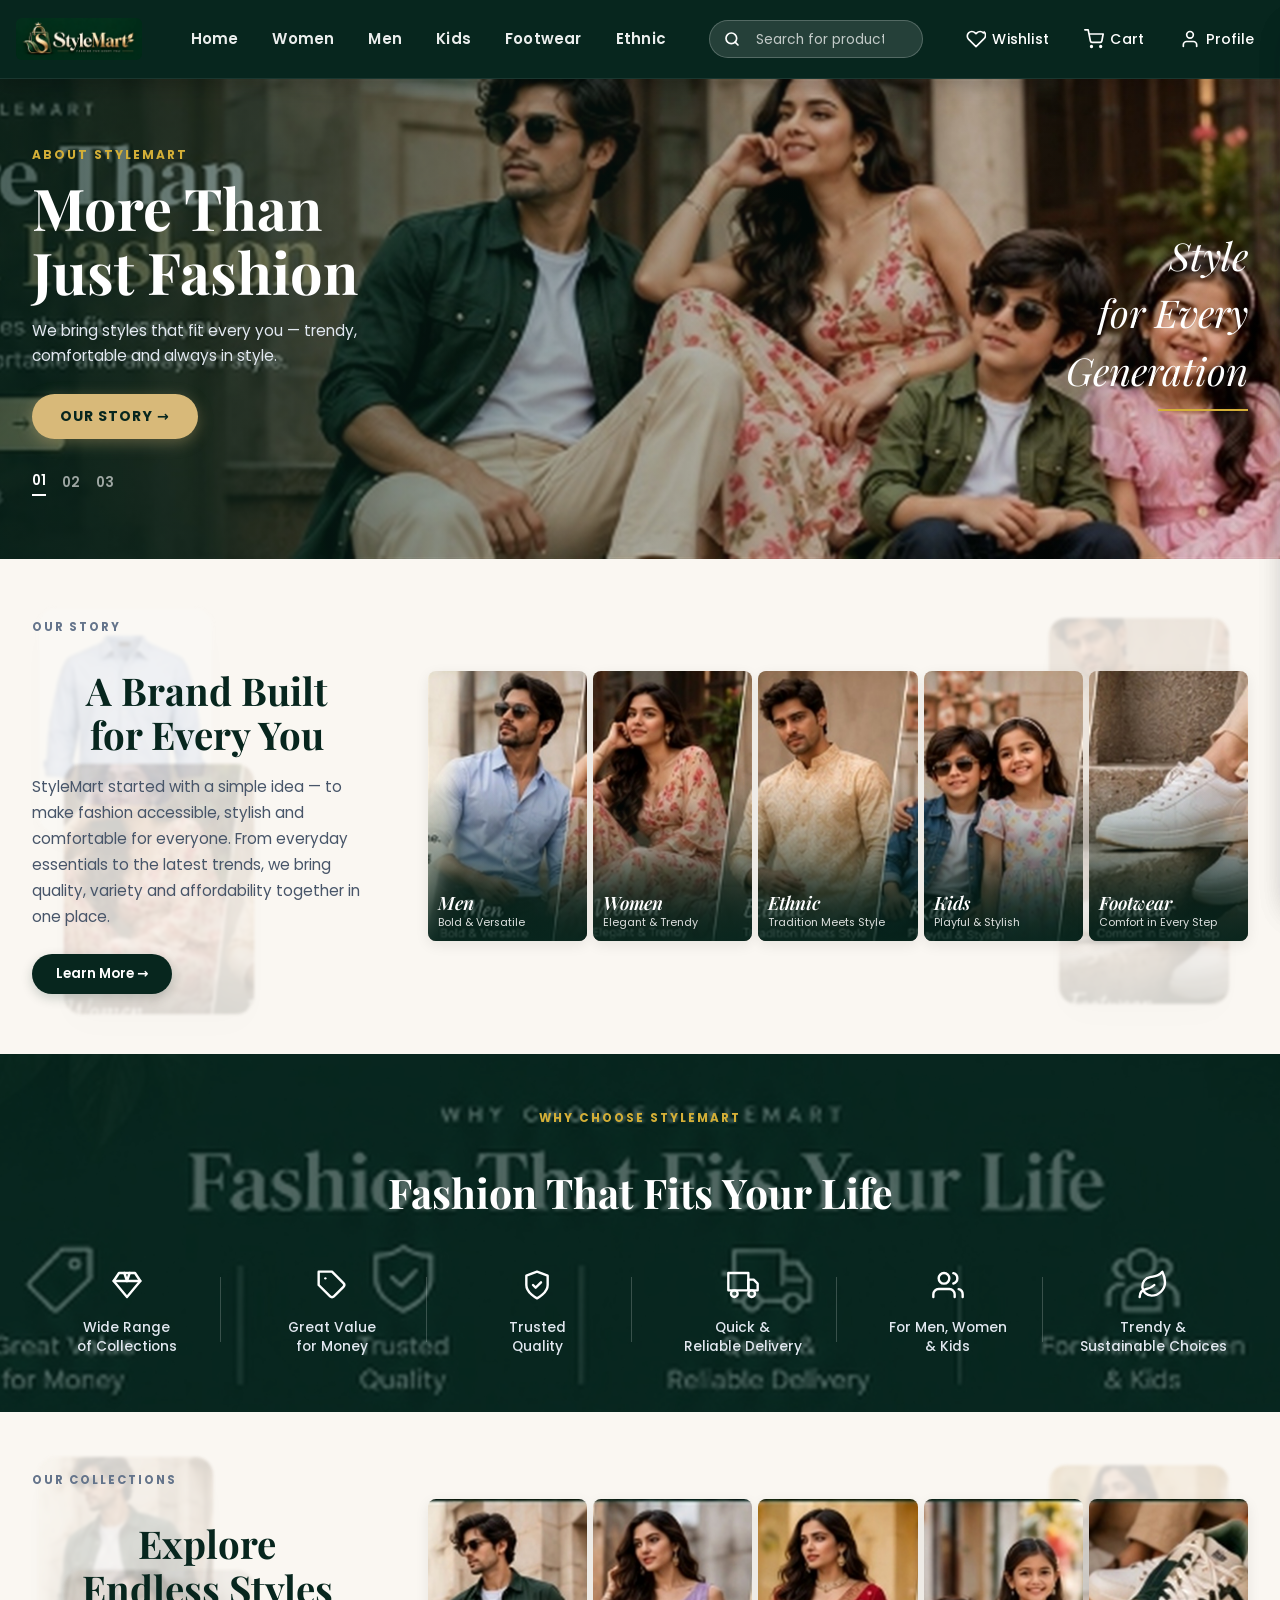
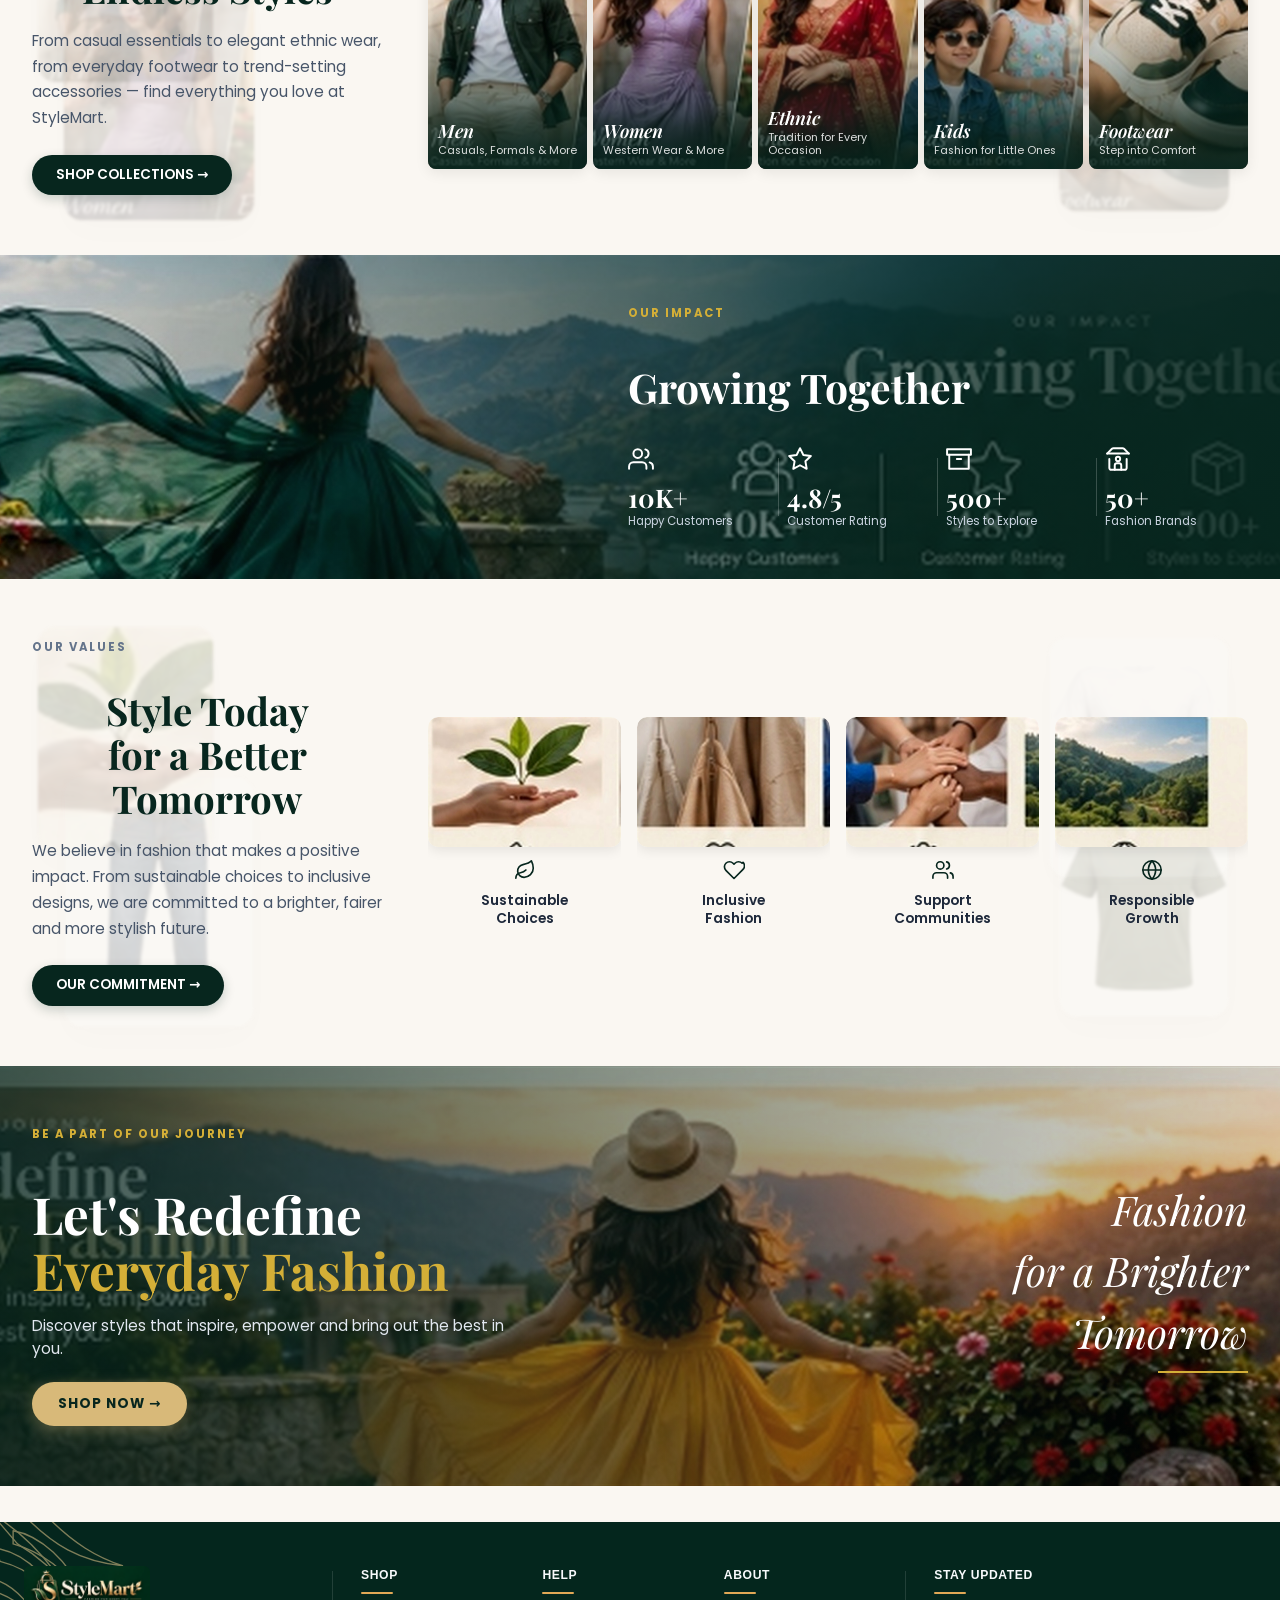
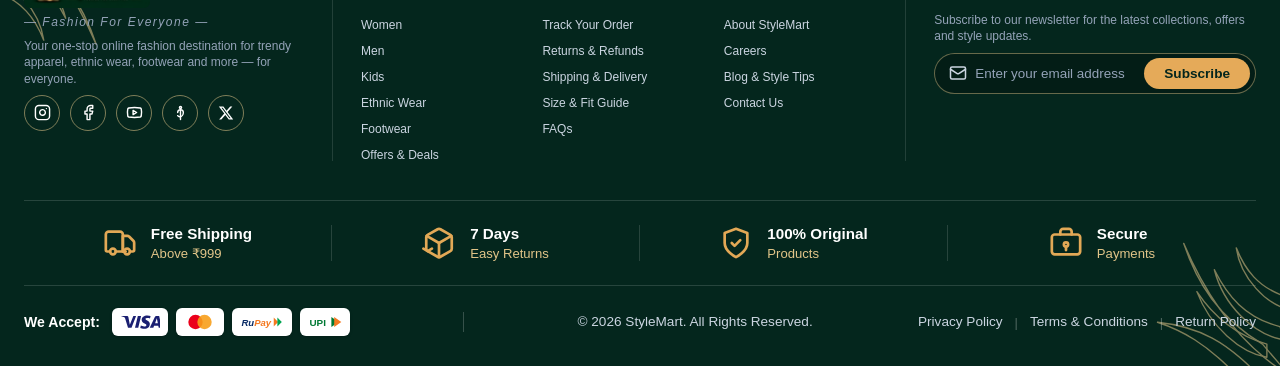
==== commit f533b95c: "feat: complete luxury redesign, responsive mobile profile, 2-column footer, and verified CI/CD pipel" ====
--- a/about.html
+++ b/about.html
@@ -3,202 +3,469 @@
 <head>
   <meta charset="UTF-8">
   <meta name="viewport" content="width=device-width, initial-scale=1.0">
-  <title>About StyleMart | Our Story & Fashion Journey</title>
-  <meta name="description" content="Learn about StyleMart - India's premier online fashion destination. Discover our story, mission, and commitment to bringing you the best in fashion, ethnic wear, and footwear.">
-
+  <title>About StyleMart | More Than Just Fashion</title>
+  <meta name="description" content="Discover StyleMart - More Than Just Fashion. Style for Every Generation. Learn about our story, collections, values, and vision for fashion across India.">
+
+  <!-- Google Fonts: Playfair Display & Poppins -->
   <link rel="preconnect" href="https://fonts.googleapis.com">
   <link rel="preconnect" href="https://fonts.gstatic.com" crossorigin>
-  <link href="https://fonts.googleapis.com/css2?family=Poppins:ital,wght@0,300;0,400;0,500;0,600;0,700;0,800;0,900;1,400;1,600&display=swap" rel="stylesheet">
+  <link href="https://fonts.googleapis.com/css2?family=Playfair+Display:ital,wght@0,400;0,600;0,700;0,800;1,400;1,600;1,700&family=Poppins:ital,wght@0,300;0,400;0,500;0,600;0,700;0,800;1,400;1,600&display=swap" rel="stylesheet">
 
   <!-- Favicon & Mobile Touch Icons -->
-  <link rel="icon" type="image/png" sizes="32x32" href="assets/images/favicon-32x32.png?v=20261021-logo-v1">
-  <link rel="icon" type="image/png" sizes="16x16" href="assets/images/favicon-16x16.png?v=20261021-logo-v1">
-  <link rel="apple-touch-icon" sizes="180x180" href="assets/images/apple-touch-icon.png?v=20261021-logo-v1">
-  <link rel="shortcut icon" href="favicon.ico?v=20261021-logo-v1">
-
-  <link rel="stylesheet" href="styles.css?v=20261021-fullpin-aspect-v1">
+  <link rel="icon" type="image/png" sizes="32x32" href="assets/images/favicon-32x32.png?v=20261022-v4">
+  <link rel="icon" type="image/png" sizes="16x16" href="assets/images/favicon-16x16.png?v=20261022-v4">
+  <link rel="apple-touch-icon" sizes="180x180" href="assets/images/apple-touch-icon.png?v=20261022-v4">
+  <link rel="shortcut icon" href="favicon.ico?v=20261022-v4">
+
+  <link rel="stylesheet" href="styles.css?v=20261024-v12">
 </head>
-<body>
-  <header class="main-header">
+<body class="about-page">
+
+  <!-- Main Header Matching Image 2 Design -->
+  <header class="main-header" id="mainHeader">
     <div class="header-main-row">
       <div class="header-container">
-        <button class="mobile-menu-btn" id="mobileMenuBtn" aria-label="Open category menu">
+        
+        <!-- Mobile Menu Toggle Button -->
+        <button class="mobile-menu-btn" id="mobileMenuBtn" aria-label="Open navigation menu">
           <svg width="24" height="24" viewBox="0 0 24 24" fill="none" stroke="currentColor" stroke-width="2"><path d="M3 12h18M3 6h18M3 18h18"/></svg>
         </button>
-        <a href="index.html" class="brand-logo" aria-label="StyleMart Home">
-          <div class="logo-icon-wrap">
-            <img class="brand-logo-image" src="assets/images/stylemart-logo.png?v=20261021-logo-v1" alt="StyleMart Logo" width="38" height="38">
-          </div>
-          <div class="logo-text">
-            <span class="logo-primary">Style<span class="logo-highlight">Mart</span></span>
-          </div>
+
+        <!-- Brand Logo (Serif Luxury: Logo Mark + Style in White, Mart in Gold) -->
+        <a href="index.html" class="brand-logo" aria-label="StyleMart Home" title="StyleMart - Fashion For Every You">
+          <img src="assets/images/stylemart-logo.png?v=20261023-logo-v1" alt="StyleMart - Fashion For Every You" class="brand-logo-image header-logo-full">
         </a>
-        <div class="search-wrapper">
-          <div class="search-box">
-            <svg class="search-icon" width="18" height="18" viewBox="0 0 24 24" fill="none" stroke="currentColor" stroke-width="2.5"><circle cx="11" cy="11" r="8"/><path d="m21 21-4.35-4.35"/></svg>
-            <input type="text" id="searchInput" placeholder="Search styles and brands..." autocomplete="off">
-            <button class="clear-search-btn" id="clearSearchBtn" style="display:none;" title="Clear search">&times;</button>
-          </div>
-          <div class="search-suggestions" id="searchSuggestions"><div class="live-search-results" id="liveSearchResults"></div></div>
-        </div>
+
+        <!-- Desktop Navigation: Strictly Home, Women, Men, Kids, Footwear, Ethnic -->
         <nav class="nav-menu" id="navMenu" aria-label="Shop categories">
           <div class="mobile-nav-header">
             <a href="index.html" class="brand-logo" aria-label="StyleMart Home">
-              <div class="logo-icon-wrap">
-                <img class="brand-logo-image" src="assets/images/stylemart-logo.png?v=20261021-logo-v1" alt="StyleMart Logo" width="34" height="34">
-              </div>
-              <div class="logo-text">
-                <span class="logo-primary">Style<span class="logo-highlight">Mart</span></span>
-              </div>
+              <img src="assets/images/stylemart-logo.png?v=20261023-logo-v1" alt="StyleMart" class="brand-logo-image header-logo-full">
             </a>
             <button class="close-mobile-nav" id="closeMobileNavBtn" aria-label="Close menu">&times;</button>
           </div>
           <ul class="nav-list">
-            <li><a href="index.html" class="nav-link" data-home="true">Home</a></li>
-            <li><a href="category.html?category=women" class="nav-link" data-category="women">Women</a></li>
-            <li><a href="category.html?category=men" class="nav-link" data-category="men">Men</a></li>
-            <li><a href="category.html?category=kids" class="nav-link" data-category="kids">Kids</a></li>
-            <li><a href="category.html?category=footwear" class="nav-link" data-category="footwear">Footwear</a></li>
-            <li><a href="category.html?category=ethnic" class="nav-link" data-category="ethnic">Ethnic Wear</a></li>
+            <li class="nav-item">
+              <a href="index.html" class="nav-link" data-home="true">Home</a>
+            </li>
+            <li class="nav-item">
+              <a href="category.html?category=women" class="nav-link" data-category="women">Women</a>
+            </li>
+            <li class="nav-item">
+              <a href="category.html?category=men" class="nav-link" data-category="men">Men</a>
+            </li>
+            <li class="nav-item">
+              <a href="category.html?category=kids" class="nav-link" data-category="kids">Kids</a>
+            </li>
+            <li class="nav-item">
+              <a href="category.html?category=footwear" class="nav-link" data-category="footwear">Footwear</a>
+            </li>
+            <li class="nav-item">
+              <a href="category.html?category=ethnic" class="nav-link" data-category="ethnic">Ethnic</a>
+            </li>
           </ul>
         </nav>
+
+        <!-- Pill Search Box -->
+        <div class="search-wrapper">
+          <div class="search-box">
+            <svg class="search-icon" width="18" height="18" viewBox="0 0 24 24" fill="none" stroke="currentColor" stroke-width="2.5" stroke-linecap="round" stroke-linejoin="round"><circle cx="11" cy="11" r="8"/><path d="m21 21-4.35-4.35"/></svg>
+            <input type="text" id="searchInput" placeholder="Search for products..." autocomplete="off">
+            <button type="button" class="header-studio-magic-btn" onclick="openProductTemplateStudio(document.getElementById('searchInput') ? document.getElementById('searchInput').value : '')" title="Generate Images & Templates for Product Name"><i class="fa-solid fa-wand-magic-sparkles"></i></button>
+            <button type="button" class="clear-search-btn" id="clearSearchBtn" style="display:none;" title="Clear search">&times;</button>
+          </div>
+          <!-- Live Search Auto-Suggestions Box -->
+          <div class="search-suggestions" id="searchSuggestions">
+            <div class="trending-searches">
+              <div class="suggestion-title">🔥 Trending Searches</div>
+              <div class="search-tags">
+                <span class="search-tag" onclick="applySearchTag('Hoodie')">Hoodie</span>
+                <span class="search-tag" onclick="applySearchTag('Allen Solly')">Allen Solly</span>
+                <span class="search-tag" onclick="applySearchTag('Silk Saree')">Silk Saree</span>
+                <span class="search-tag" onclick="applySearchTag('Sneakers')">Sneakers</span>
+                <span class="search-tag" onclick="applySearchTag('Track Pants')">Track Pants</span>
+                <span class="search-tag" onclick="applySearchTag('Kurta Set')">Kurta Set</span>
+              </div>
+            </div>
+            <div class="live-search-results" id="liveSearchResults"></div>
+          </div>
+        </div>
+
+        <!-- Right Corner Utilities: Wishlist, Cart, Profile (all content color white, bg forest green) -->
         <div class="header-actions">
-          <button class="icon-action-btn mobile-search-btn" id="mobileSearchBtn" onclick="toggleMobileSearch()" aria-label="Search styles" title="Search">
-            <svg width="20" height="20" viewBox="0 0 24 24" fill="none" stroke="currentColor" stroke-width="2.5"><circle cx="11" cy="11" r="8"/><path d="m21 21-4.35-4.35"/></svg>
+          <!-- Mobile Search Trigger -->
+          <button class="icon-action-btn mobile-search-btn" id="mobileSearchBtn" onclick="toggleMobileSearch()" aria-label="Search" title="Search">
+            <svg width="20" height="20" viewBox="0 0 24 24" fill="none" stroke="currentColor" stroke-width="2.5" stroke-linecap="round" stroke-linejoin="round"><circle cx="11" cy="11" r="8"/><path d="m21 21-4.35-4.35"/></svg>
           </button>
-          <button class="icon-action-btn" onclick="toggleWishlistDrawer()" aria-label="Wishlist">
-            <svg width="20" height="20" viewBox="0 0 24 24" fill="none" stroke="currentColor" stroke-width="2"><path d="M20.84 4.61a5.5 5.5 0 0 0-7.78 0L12 5.67l-1.06-1.06a5.5 5.5 0 0 0-7.78 7.78l1.06 1.06L12 21.23l8.78-8.78 1.06-1.06a5.5 5.5 0 0 0 0-7.78z"/></svg>
-            <span class="badge-count" id="wishlistCount" hidden>0</span>
+
+          <!-- 1. Wishlist -->
+          <button class="header-action-item" id="wishlistBtn" onclick="toggleWishlistDrawer()" aria-label="Wishlist" title="Wishlist">
+            <div class="action-icon-wrap">
+              <svg width="20" height="20" viewBox="0 0 24 24" fill="none" stroke="currentColor" stroke-width="2" stroke-linecap="round" stroke-linejoin="round"><path d="M20.84 4.61a5.5 5.5 0 0 0-7.78 0L12 5.67l-1.06-1.06a5.5 5.5 0 0 0-7.78 7.78l1.06 1.06L12 21.23l8.78-8.78 1.06-1.06a5.5 5.5 0 0 0 0-7.78z"/></svg>
+              <span class="badge-count" id="wishlistCount" hidden>0</span>
+            </div>
+            <span class="header-action-text">Wishlist</span>
           </button>
-          <button class="icon-action-btn" onclick="toggleCartDrawer()" aria-label="Shopping Cart">
-            <svg width="20" height="20" viewBox="0 0 24 24" fill="none" stroke="currentColor" stroke-width="2"><circle cx="9" cy="21" r="1"/><circle cx="20" cy="21" r="1"/><path d="M1 1h4l2.68 13.39a2 2 0 0 0 2 1.61h9.72a2 2 0 0 0 2-1.61L23 6H6"/></svg>
-            <span class="badge-count" id="cartCount" hidden>0</span>
+
+          <!-- 2. Cart -->
+          <button class="header-action-item" id="cartBtn" onclick="toggleCartDrawer()" aria-label="Shopping Cart" title="Cart">
+            <div class="action-icon-wrap">
+              <svg width="20" height="20" viewBox="0 0 24 24" fill="none" stroke="currentColor" stroke-width="2" stroke-linecap="round" stroke-linejoin="round"><circle cx="9" cy="21" r="1"/><circle cx="20" cy="21" r="1"/><path d="M1 1h4l2.68 13.39a2 2 0 0 0 2 1.61h9.72a2 2 0 0 0 2-1.61L23 6H6"/></svg>
+              <span class="badge-count header-cart-badge" id="cartCount">0</span>
+            </div>
+            <span class="header-action-text">Cart</span>
           </button>
-          <button class="icon-action-btn" onclick="handleProfileIconClick()" aria-label="User Account">
-            <svg width="20" height="20" viewBox="0 0 24 24" fill="none" stroke="currentColor" stroke-width="2"><path d="M20 21v-2a4 4 0 0 0-4-4H8a4 4 0 0 0-4 4v2"/><circle cx="12" cy="7" r="4"/></svg>
+
+          <!-- 3. Profile -->
+          <button class="header-action-item" id="userProfileBtn" onclick="handleProfileIconClick()" aria-label="User Account" title="Profile">
+            <div class="action-icon-wrap">
+              <svg width="20" height="20" viewBox="0 0 24 24" fill="none" stroke="currentColor" stroke-width="2" stroke-linecap="round" stroke-linejoin="round"><path d="M20 21v-2a4 4 0 0 0-4-4H8a4 4 0 0 0-4 4v2"/><circle cx="12" cy="7" r="4"/></svg>
+            </div>
+            <span class="header-action-text">Profile</span>
           </button>
-        </div>
+
+        </div>
+      </div>
+    </div>
+  
+    <!-- Expandable Mobile Search Bar (Opens on Clicking Search Icon) -->
+    <div class="mobile-expandable-search-bar" id="mobileExpandableSearchBar">
+      <div class="mobile-search-pill-box">
+        <svg class="mobile-search-icon" width="18" height="18" viewBox="0 0 24 24" fill="none" stroke="currentColor" stroke-width="2.2" stroke-linecap="round" stroke-linejoin="round"><circle cx="11" cy="11" r="8"/><path d="m21 21-4.35-4.35"/></svg>
+        <input type="text" id="mobileSearchInput" placeholder="Search for dresses, tops, jeans, footwear..." autocomplete="off" oninput="handleMobileSearchInput(this.value)" onkeydown="if(event.key==='Enter') executeMobileSearch(this.value)">
+        <button type="button" class="mobile-search-close-btn" onclick="toggleMobileSearch(false); event.stopPropagation();" aria-label="Close search">&times;</button>
       </div>
     </div>
   </header>
 
   <main>
-    <section class="about-hero">
+    <!-- SECTION 1: HERO BANNER -->
+    <section class="about-hero-section">
       <div class="section-container">
         <div class="about-hero-inner">
-          <div class="about-hero-text">
-            <span class="about-eyebrow">About StyleMart</span>
-            <h1 class="about-hero-title">Fashion That Fits <span class="gradient-text">Your Style</span></h1>
-            <p class="about-hero-sub">StyleMart is India's premier online fashion destination — where contemporary trends, traditional elegance, and unbeatable value come together. We curate clothing, footwear, and accessories for every mood, every occasion, and every body.</p>
+          <div class="about-hero-card">
+            <span class="about-hero-tag">ABOUT STYLEMART</span>
+            <h1 class="about-hero-title">More Than<br>Just Fashion</h1>
+            <p class="about-hero-sub">We bring styles that fit every you — trendy, comfortable and always in style.</p>
+            <a href="#ourStory" class="about-hero-btn">OUR STORY &rarr;</a>
+            <div class="about-hero-slider-nav">
+              <span class="active">01</span>
+              <span>02</span>
+              <span>03</span>
+            </div>
+          </div>
+          <div class="about-hero-right-flourish">
+            Style<br>for Every<br>Generation
           </div>
         </div>
       </div>
     </section>
 
-    <section class="about-story">
+    <!-- SECTION 2: OUR STORY (White Background with Background 3D Products Effect) -->
+    <section class="about-story-section" id="ourStory">
+      <!-- Subtle Floating Product Background Effects: Coming Back to Front in Background Only -->
+      <div class="about-bg-products-layer" aria-hidden="true">
+        <div class="bg-prod-item bg-prod-1"><img src="assets/images/men/casual-shirt/front.jpg" alt="" loading="lazy"></div>
+        <div class="bg-prod-item bg-prod-2"><img src="assets/images/about/story_women.jpg" alt="" loading="lazy"></div>
+        <div class="bg-prod-item bg-prod-3"><img src="assets/images/about/story_ethnic.jpg" alt="" loading="lazy"></div>
+        <div class="bg-prod-item bg-prod-4"><img src="assets/images/about/story_footwear.jpg" alt="" loading="lazy"></div>
+      </div>
       <div class="section-container">
-        <div class="about-story-grid">
-          <div class="about-story-card">
-            <div class="about-story-icon">🚀</div>
-            <h3>Our Journey</h3>
-            <p>Founded with a simple belief — great style should be accessible to everyone. StyleMart began as a small curated collection and has grown into a trusted fashion platform serving shoppers across India with quality, variety, and value.</p>
-          </div>
-          <div class="about-story-card">
-            <div class="about-story-icon">🎯</div>
-            <h3>Our Mission</h3>
-            <p>To empower every individual to express themselves through fashion by offering a thoughtfully curated range of apparel, footwear, and accessories at honest prices — with convenience, trust, and style at the core.</p>
-          </div>
-          <div class="about-story-card">
-            <div class="about-story-icon">💎</div>
-            <h3>Our Promise</h3>
-            <p>100% authentic products sourced directly from authorized brand partners, easy 7-day returns, fast delivery, and dedicated customer support — because your confidence is our ultimate goal.</p>
+        <div class="about-split-layout">
+          <div class="about-text-col">
+            <div class="about-section-tag">OUR STORY</div>
+            <h2 class="about-section-heading">A Brand Built<br>for Every You</h2>
+            <p class="about-section-desc">StyleMart started with a simple idea — to make fashion accessible, stylish and comfortable for everyone. From everyday essentials to the latest trends, we bring quality, variety and affordability together in one place.</p>
+            <a href="#ourValues" class="about-primary-pill-btn">Learn More &rarr;</a>
+          </div>
+          <div class="about-slices-grid">
+            <a href="category.html?category=men" class="about-slice-card" aria-label="Shop Men">
+              <img src="assets/images/about/story_men.jpg" alt="Men Fashion" loading="lazy">
+              <div class="about-slice-overlay">
+                <span class="about-slice-title">Men</span>
+                <span class="about-slice-sub">Bold & Versatile</span>
+              </div>
+            </a>
+            <a href="category.html?category=women" class="about-slice-card" aria-label="Shop Women">
+              <img src="assets/images/about/story_women.jpg" alt="Women Fashion" loading="lazy">
+              <div class="about-slice-overlay">
+                <span class="about-slice-title">Women</span>
+                <span class="about-slice-sub">Elegant & Trendy</span>
+              </div>
+            </a>
+            <a href="category.html?category=ethnic" class="about-slice-card" aria-label="Shop Ethnic Wear">
+              <img src="assets/images/about/story_ethnic.jpg" alt="Ethnic Wear" loading="lazy">
+              <div class="about-slice-overlay">
+                <span class="about-slice-title">Ethnic</span>
+                <span class="about-slice-sub">Tradition Meets Style</span>
+              </div>
+            </a>
+            <a href="category.html?category=kids" class="about-slice-card" aria-label="Shop Kids">
+              <img src="assets/images/about/story_kids.jpg" alt="Kids Fashion" loading="lazy">
+              <div class="about-slice-overlay">
+                <span class="about-slice-title">Kids</span>
+                <span class="about-slice-sub">Playful & Stylish</span>
+              </div>
+            </a>
+            <a href="category.html?category=footwear" class="about-slice-card" aria-label="Shop Footwear">
+              <img src="assets/images/about/story_footwear.jpg" alt="Footwear" loading="lazy">
+              <div class="about-slice-overlay">
+                <span class="about-slice-title">Footwear</span>
+                <span class="about-slice-sub">Comfort in Every Step</span>
+              </div>
+            </a>
           </div>
         </div>
       </div>
     </section>
 
-    <section class="about-stats">
+    <!-- SECTION 3: WHY CHOOSE STYLEMART -->
+    <section class="about-why-section">
       <div class="section-container">
-        <div class="about-stats-grid">
-          <div class="stat-item">
-            <span class="stat-number">50K+</span>
-            <span class="stat-label">Happy Customers</span>
-          </div>
-          <div class="stat-item">
-            <span class="stat-number">10K+</span>
-            <span class="stat-label">Products</span>
-          </div>
-          <div class="stat-item">
-            <span class="stat-number">500+</span>
-            <span class="stat-label">Brands</span>
-          </div>
-          <div class="stat-item">
-            <span class="stat-number">27K+</span>
-            <span class="stat-label">Pincodes Served</span>
+        <div class="about-why-container">
+          <div class="about-why-tag">WHY CHOOSE STYLEMART</div>
+          <h2 class="about-why-title">Fashion That Fits Your Life</h2>
+          <div class="about-why-features">
+            
+            <div class="about-why-item">
+              <div class="about-why-icon-wrap">
+                <svg viewBox="0 0 24 24" fill="none" stroke="currentColor" stroke-width="1.8" stroke-linecap="round" stroke-linejoin="round"><path d="M6 3h12l4 6-10 12L2 9z"/><path d="M2 9h20"/><path d="m10 3 2 6 2-6"/></svg>
+              </div>
+              <div class="about-why-text">Wide Range<br>of Collections</div>
+            </div>
+
+            <div class="about-why-item">
+              <div class="about-why-icon-wrap">
+                <svg viewBox="0 0 24 24" fill="none" stroke="currentColor" stroke-width="1.8" stroke-linecap="round" stroke-linejoin="round"><path d="M20.59 13.41l-7.17 7.17a2 2 0 0 1-2.83 0L2 12V2h10l8.59 8.59a2 2 0 0 1 0 2.82z"/><line x1="7" y1="7" x2="7.01" y2="7"/></svg>
+              </div>
+              <div class="about-why-text">Great Value<br>for Money</div>
+            </div>
+
+            <div class="about-why-item">
+              <div class="about-why-icon-wrap">
+                <svg viewBox="0 0 24 24" fill="none" stroke="currentColor" stroke-width="1.8" stroke-linecap="round" stroke-linejoin="round"><path d="M12 22s8-4 8-10V5l-8-3-8 3v7c0 6 8 10 8 10z"/><path d="m9 12 2 2 4-4"/></svg>
+              </div>
+              <div class="about-why-text">Trusted<br>Quality</div>
+            </div>
+
+            <div class="about-why-item">
+              <div class="about-why-icon-wrap">
+                <svg viewBox="0 0 24 24" fill="none" stroke="currentColor" stroke-width="1.8" stroke-linecap="round" stroke-linejoin="round"><rect x="1" y="3" width="15" height="13"/><polygon points="16 8 20 8 23 11 23 16 16 16 16 8"/><circle cx="5.5" cy="18.5" r="2.5"/><circle cx="18.5" cy="18.5" r="2.5"/></svg>
+              </div>
+              <div class="about-why-text">Quick &<br>Reliable Delivery</div>
+            </div>
+
+            <div class="about-why-item">
+              <div class="about-why-icon-wrap">
+                <svg viewBox="0 0 24 24" fill="none" stroke="currentColor" stroke-width="1.8" stroke-linecap="round" stroke-linejoin="round"><path d="M17 21v-2a4 4 0 0 0-4-4H5a4 4 0 0 0-4 4v2"/><circle cx="9" cy="7" r="4"/><path d="M23 21v-2a4 4 0 0 0-3-3.87"/><path d="M16 3.13a4 4 0 0 1 0 7.75"/></svg>
+              </div>
+              <div class="about-why-text">For Men, Women<br>& Kids</div>
+            </div>
+
+            <div class="about-why-item">
+              <div class="about-why-icon-wrap">
+                <svg viewBox="0 0 24 24" fill="none" stroke="currentColor" stroke-width="1.8" stroke-linecap="round" stroke-linejoin="round"><path d="M11 20A7 7 0 0 1 9.8 6.1C15.5 5 17 4.48 19 2c1 2 2 4.18 2 8 0 5.5-4.78 10-10 10Z"/><path d="M2 21c0-3 1.85-5.36 5.08-6C9.5 14.52 12 13 13 12"/></svg>
+              </div>
+              <div class="about-why-text">Trendy &<br>Sustainable Choices</div>
+            </div>
+
           </div>
         </div>
       </div>
     </section>
 
-    <section class="about-values">
+    <!-- SECTION 4: OUR COLLECTIONS (Light Background with Background 3D Products Effect) -->
+    <section class="about-collections-section">
+      <!-- Subtle Floating Product Background Effects: Coming Back to Front in Background Only -->
+      <div class="about-bg-products-layer" aria-hidden="true">
+        <div class="bg-prod-item bg-prod-3"><img src="assets/images/about/col_ethnic.jpg" alt="" loading="lazy"></div>
+        <div class="bg-prod-item bg-prod-1"><img src="assets/images/about/col_men.jpg" alt="" loading="lazy"></div>
+        <div class="bg-prod-item bg-prod-4"><img src="assets/images/about/col_footwear.jpg" alt="" loading="lazy"></div>
+        <div class="bg-prod-item bg-prod-2"><img src="assets/images/about/col_women.jpg" alt="" loading="lazy"></div>
+      </div>
       <div class="section-container">
-        <div class="about-section-heading">
-          <h2 class="section-heading">Why Shop With StyleMart?</h2>
-          <p class="section-subtext">A shopping experience designed around you.</p>
-        </div>
-        <div class="about-values-grid">
-          <div class="value-card">
-            <div class="value-icon">🛍️</div>
-            <h4>Curated Collections</h4>
-            <p>Handpicked styles across women, men, kids, ethnic wear, and footwear — updated regularly to keep you ahead of trends.</p>
-          </div>
-          <div class="value-card">
-            <div class="value-icon">💰</div>
-            <h4>Unbeatable Value</h4>
-            <p>Honest pricing, daily deals, and seasonal sales — including our Budget Store with everything under ₹499.</p>
-          </div>
-          <div class="value-card">
-            <div class="value-icon">✅</div>
-            <h4>100% Authentic</h4>
-            <p>Every product is sourced directly from authorized brand partners, backed by our authenticity guarantee.</p>
-          </div>
-          <div class="value-card">
-            <div class="value-icon">🔄</div>
-            <h4>Easy Returns</h4>
-            <p>7-day hassle-free returns and exchanges so you can shop with complete peace of mind.</p>
-          </div>
-          <div class="value-card">
-            <div class="value-icon">🚚</div>
-            <h4>Fast Delivery</h4>
-            <p>Express shipping across India, with real-time order tracking from checkout to your doorstep.</p>
-          </div>
-          <div class="value-card">
-            <div class="value-icon">💬</div>
-            <h4>Dedicated Support</h4>
-            <p>Our customer care team is available 7 AM to 11 PM to help you with anything you need.</p>
+        <div class="about-split-layout">
+          <div class="about-text-col">
+            <div class="about-section-tag">OUR COLLECTIONS</div>
+            <h2 class="about-section-heading">Explore<br>Endless Styles</h2>
+            <p class="about-section-desc">From casual essentials to elegant ethnic wear, from everyday footwear to trend-setting accessories — find everything you love at StyleMart.</p>
+            <a href="category.html" class="about-primary-pill-btn">SHOP COLLECTIONS &rarr;</a>
+          </div>
+          <div class="about-slices-grid">
+            <a href="category.html?category=men" class="about-slice-card" aria-label="Shop Men Casuals and Formals">
+              <img src="assets/images/about/col_men.jpg" alt="Men's Collection" loading="lazy">
+              <div class="about-slice-overlay">
+                <span class="about-slice-title">Men</span>
+                <span class="about-slice-sub">Casuals, Formals & More</span>
+              </div>
+            </a>
+            <a href="category.html?category=women" class="about-slice-card" aria-label="Shop Women Western Wear">
+              <img src="assets/images/about/col_women.jpg" alt="Women's Collection" loading="lazy">
+              <div class="about-slice-overlay">
+                <span class="about-slice-title">Women</span>
+                <span class="about-slice-sub">Western Wear & More</span>
+              </div>
+            </a>
+            <a href="category.html?category=ethnic" class="about-slice-card" aria-label="Shop Ethnic Wear for Every Occasion">
+              <img src="assets/images/about/col_ethnic.jpg" alt="Ethnic Collection" loading="lazy">
+              <div class="about-slice-overlay">
+                <span class="about-slice-title">Ethnic</span>
+                <span class="about-slice-sub">Tradition for Every Occasion</span>
+              </div>
+            </a>
+            <a href="category.html?category=kids" class="about-slice-card" aria-label="Shop Kids Fashion">
+              <img src="assets/images/about/col_kids.jpg" alt="Kids Collection" loading="lazy">
+              <div class="about-slice-overlay">
+                <span class="about-slice-title">Kids</span>
+                <span class="about-slice-sub">Fashion for Little Ones</span>
+              </div>
+            </a>
+            <a href="category.html?category=footwear" class="about-slice-card" aria-label="Shop Footwear">
+              <img src="assets/images/about/col_footwear.jpg" alt="Footwear Collection" loading="lazy">
+              <div class="about-slice-overlay">
+                <span class="about-slice-title">Footwear</span>
+                <span class="about-slice-sub">Step into Comfort</span>
+              </div>
+            </a>
           </div>
         </div>
       </div>
     </section>
 
-    <section class="about-cta">
+    <!-- SECTION 5: OUR IMPACT / GROWING TOGETHER -->
+    <section class="about-impact-section">
       <div class="section-container">
-        <div class="about-cta-box">
-          <h2>Ready to Refresh Your Wardrobe?</h2>
-          <p>Explore thousands of styles across categories and find your perfect look today.</p>
-          <a href="index.html" class="btn btn-primary btn-glow btn-lg">Shop Now &rarr;</a>
+        <div class="about-impact-inner">
+          <div class="about-impact-right">
+            <div class="about-impact-tag">OUR IMPACT</div>
+            <h2 class="about-impact-title">Growing Together</h2>
+            <div class="about-impact-stats">
+              
+              <div class="about-stat-item">
+                <div class="about-stat-icon-wrap">
+                  <svg viewBox="0 0 24 24" fill="none" stroke="currentColor" stroke-width="1.8" stroke-linecap="round" stroke-linejoin="round"><path d="M17 21v-2a4 4 0 0 0-4-4H5a4 4 0 0 0-4 4v2"/><circle cx="9" cy="7" r="4"/><path d="M23 21v-2a4 4 0 0 0-3-3.87"/><path d="M16 3.13a4 4 0 0 1 0 7.75"/></svg>
+                </div>
+                <div class="about-stat-number">10K+</div>
+                <div class="about-stat-label">Happy Customers</div>
+              </div>
+
+              <div class="about-stat-item">
+                <div class="about-stat-icon-wrap">
+                  <svg viewBox="0 0 24 24" fill="none" stroke="currentColor" stroke-width="1.8" stroke-linecap="round" stroke-linejoin="round"><polygon points="12 2 15.09 8.26 22 9.27 17 14.14 18.18 21.02 12 17.77 5.82 21.02 7 14.14 2 9.27 8.91 8.26 12 2"/></svg>
+                </div>
+                <div class="about-stat-number">4.8/5</div>
+                <div class="about-stat-label">Customer Rating</div>
+              </div>
+
+              <div class="about-stat-item">
+                <div class="about-stat-icon-wrap">
+                  <svg viewBox="0 0 24 24" fill="none" stroke="currentColor" stroke-width="1.8" stroke-linecap="round" stroke-linejoin="round"><polyline points="21 8 21 21 3 21 3 8"/><rect x="1" y="3" width="22" height="5"/><line x1="10" y1="12" x2="14" y2="12"/></svg>
+                </div>
+                <div class="about-stat-number">500+</div>
+                <div class="about-stat-label">Styles to Explore</div>
+              </div>
+
+              <div class="about-stat-item">
+                <div class="about-stat-icon-wrap">
+                  <svg viewBox="0 0 24 24" fill="none" stroke="currentColor" stroke-width="1.8" stroke-linecap="round" stroke-linejoin="round"><path d="m2 7 4.41-4.41A2 2 0 0 1 7.83 2h8.34a2 2 0 0 1 1.42.59L22 7"/><path d="M4 12v8a2 2 0 0 0 2 2h12a2 2 0 0 0 2-2v-8"/><path d="M15 22v-4a2 2 0 0 0-2-2h-2a2 2 0 0 0-2 2v4"/><path d="M2 7h20"/><circle cx="12" cy="12" r="2"/></svg>
+                </div>
+                <div class="about-stat-number">50+</div>
+                <div class="about-stat-label">Fashion Brands</div>
+              </div>
+
+            </div>
+          </div>
+        </div>
+      </div>
+    </section>
+
+    <!-- SECTION 6: OUR VALUES (Light Background with Background 3D Products Effect) -->
+    <section class="about-values-section" id="ourValues">
+      <!-- Subtle Floating Product Background Effects: Coming Back to Front in Background Only -->
+      <div class="about-bg-products-layer" aria-hidden="true">
+        <div class="bg-prod-item bg-prod-2"><img src="assets/images/men/jeans/front.jpg" alt="" loading="lazy"></div>
+        <div class="bg-prod-item bg-prod-4"><img src="assets/images/men/casual-tshirt/front.jpg" alt="" loading="lazy"></div>
+        <div class="bg-prod-item bg-prod-1"><img src="assets/images/about/val_sustainable.jpg" alt="" loading="lazy"></div>
+        <div class="bg-prod-item bg-prod-3"><img src="assets/images/men/tshirt/front.jpg" alt="" loading="lazy"></div>
+      </div>
+      <div class="section-container">
+        <div class="about-split-layout">
+          <div class="about-text-col">
+            <div class="about-section-tag">OUR VALUES</div>
+            <h2 class="about-section-heading">Style Today<br>for a Better Tomorrow</h2>
+            <p class="about-section-desc">We believe in fashion that makes a positive impact. From sustainable choices to inclusive designs, we are committed to a brighter, fairer and more stylish future.</p>
+            <a href="#journeyCta" class="about-primary-pill-btn">OUR COMMITMENT &rarr;</a>
+          </div>
+          <div class="about-values-grid">
+            
+            <div class="about-value-card">
+              <div class="about-value-img-wrap">
+                <img src="assets/images/about/val_sustainable.jpg" alt="Sustainable Choices" loading="lazy">
+              </div>
+              <div class="about-value-icon">
+                <svg viewBox="0 0 24 24" fill="none" stroke="currentColor" stroke-width="1.8" stroke-linecap="round" stroke-linejoin="round"><path d="M11 20A7 7 0 0 1 9.8 6.1C15.5 5 17 4.48 19 2c1 2 2 4.18 2 8 0 5.5-4.78 10-10 10Z"/><path d="M2 21c0-3 1.85-5.36 5.08-6C9.5 14.52 12 13 13 12"/></svg>
+              </div>
+              <div class="about-value-title">Sustainable<br>Choices</div>
+            </div>
+
+            <div class="about-value-card">
+              <div class="about-value-img-wrap">
+                <img src="assets/images/about/val_inclusive.jpg" alt="Inclusive Fashion" loading="lazy">
+              </div>
+              <div class="about-value-icon">
+                <svg viewBox="0 0 24 24" fill="none" stroke="currentColor" stroke-width="1.8" stroke-linecap="round" stroke-linejoin="round"><path d="M20.84 4.61a5.5 5.5 0 0 0-7.78 0L12 5.67l-1.06-1.06a5.5 5.5 0 0 0-7.78 7.78l1.06 1.06L12 21.23l8.78-8.78 1.06-1.06a5.5 5.5 0 0 0 0-7.78z"/></svg>
+              </div>
+              <div class="about-value-title">Inclusive<br>Fashion</div>
+            </div>
+
+            <div class="about-value-card">
+              <div class="about-value-img-wrap">
+                <img src="assets/images/about/val_community.jpg" alt="Support Communities" loading="lazy">
+              </div>
+              <div class="about-value-icon">
+                <svg viewBox="0 0 24 24" fill="none" stroke="currentColor" stroke-width="1.8" stroke-linecap="round" stroke-linejoin="round"><path d="M17 21v-2a4 4 0 0 0-4-4H5a4 4 0 0 0-4 4v2"/><circle cx="9" cy="7" r="4"/><path d="M23 21v-2a4 4 0 0 0-3-3.87"/><path d="M16 3.13a4 4 0 0 1 0 7.75"/></svg>
+              </div>
+              <div class="about-value-title">Support<br>Communities</div>
+            </div>
+
+            <div class="about-value-card">
+              <div class="about-value-img-wrap">
+                <img src="assets/images/about/val_growth.jpg" alt="Responsible Growth" loading="lazy">
+              </div>
+              <div class="about-value-icon">
+                <svg viewBox="0 0 24 24" fill="none" stroke="currentColor" stroke-width="1.8" stroke-linecap="round" stroke-linejoin="round"><circle cx="12" cy="12" r="10"/><line x1="2" y1="12" x2="22" y2="12"/><path d="M12 2a15.3 15.3 0 0 1 4 10 15.3 15.3 0 0 1-4 10 15.3 15.3 0 0 1-4-10 15.3 15.3 0 0 1 4-10z"/></svg>
+              </div>
+              <div class="about-value-title">Responsible<br>Growth</div>
+            </div>
+
+          </div>
+        </div>
+      </div>
+    </section>
+
+    <!-- SECTION 7: FINAL CTA -->
+    <section class="about-cta-section" id="journeyCta">
+      <div class="section-container">
+        <div class="about-cta-inner">
+          <div class="about-cta-card">
+            <div class="about-cta-tag">BE A PART OF OUR JOURNEY</div>
+            <h2 class="about-cta-title">Let's Redefine<br><span class="text-gold">Everyday Fashion</span></h2>
+            <p class="about-cta-sub">Discover styles that inspire, empower and bring out the best in you.</p>
+            <a href="category.html" class="about-cta-btn">SHOP NOW &rarr;</a>
+          </div>
+          <div class="about-cta-script">
+            Fashion<br>for a Brighter<br>Tomorrow
+          </div>
         </div>
       </div>
     </section>
   </main>
 
+  <!-- Login/Auth Modal -->
   <div class="modal-overlay" id="authModal">
     <div class="modal-container auth-modal">
       <button class="modal-close-btn" onclick="closeAuthModal()">&times;</button>
       <div class="auth-header">
-        <div class="logo-icon-wrap" style="margin-bottom: 8px;">
-          <img class="auth-brand-logo" src="assets/images/stylemart-logo.png?v=20261021-logo-v1" alt="StyleMart" width="48" height="48">
-        </div>
         <h3 id="authModalTitle">Welcome to StyleMart</h3>
         <p id="authModalSub">Login & enter your delivery address to proceed with orders!</p>
       </div>
@@ -215,6 +482,7 @@
     </div>
   </div>
 
+  <!-- User Profile Modal -->
   <div class="modal-overlay" id="profileModal">
     <div class="modal-container profile-modal">
       <button class="modal-close-btn" onclick="closeProfileModal()" aria-label="Close profile">&times;</button>
@@ -222,6 +490,7 @@
     </div>
   </div>
 
+  <!-- Cart Drawer -->
   <div class="drawer-overlay" id="cartDrawerOverlay" onclick="toggleCartDrawer()"></div>
   <aside class="side-drawer" id="cartDrawer">
     <div class="drawer-header"><h3>🛒 Shopping Cart (<span id="cartDrawerCount">0</span>)</h3><button class="close-drawer-btn" onclick="toggleCartDrawer()">&times;</button></div>
@@ -247,6 +516,7 @@
     </div>
   </aside>
 
+  <!-- Wishlist Drawer -->
   <div class="drawer-overlay" id="wishlistDrawerOverlay" onclick="toggleWishlistDrawer()"></div>
   <aside class="side-drawer" id="wishlistDrawer">
     <div class="drawer-header"><h3>❤️ Saved Items (<span id="wishlistDrawerCount">0</span>)</h3><button class="close-drawer-btn" onclick="toggleWishlistDrawer()">&times;</button></div>
@@ -256,6 +526,7 @@
     </div>
   </aside>
 
+  <!-- Checkout Stepper Modal -->
   <div class="modal-overlay" id="checkoutModal">
     <div class="modal-container checkout-modal">
       <button class="modal-close-btn" onclick="closeCheckoutModal()">&times;</button>
@@ -272,71 +543,226 @@
 
   <div class="toast-container" id="toastContainer"></div>
 
-  <footer class="main-footer">
-    <div class="section-container">
-      <div class="footer-top">
-        <div class="footer-col brand-col">
-          <div class="brand-logo footer-logo">
-            <div class="logo-icon-wrap">
-              <img class="brand-logo-image" src="assets/images/stylemart-logo.png?v=20261021-logo-v1" alt="StyleMart Logo" width="36" height="36">
-            </div>
-            <div class="logo-text">
-              <span class="logo-primary" style="color: #ffffff;">Style<span class="logo-highlight">Mart</span></span>
-            </div>
-          </div>
-          <p>StyleMart is India's premier online fashion destination. Shop top fashion trends, ethnic wear, streetwear & footwear at unbeatable prices.</p>
-          <div class="footer-extra-content" style="margin-top: 6px; font-size: 0.78rem; color: #cbd5e1;">
-            <p style="margin: 2px 0;"><strong>Support:</strong> support@stylemart.in</p>
-            <p style="margin: 2px 0;"><strong>Toll Free:</strong> 1800-123-STYLE (7 AM - 11 PM)</p>
-          </div>
-        </div>
-
-        <div class="footer-col">
-          <h4>SHOP CATEGORIES</h4>
-          <ul>
-            <li><a href="index.html">Home</a></li>
+  <!-- Footer -->
+    <!-- Main Footer Matching Image media_1792745887278.png -->
+  <footer class="main-footer" id="mainFooter">
+    <!-- Botanical Gold Leaf Ornaments in Top-Left and Bottom-Right Corners -->
+    <div class="footer-leaf-ornament footer-leaf-tl" aria-hidden="true">
+      <svg viewBox="0 0 160 160" fill="none" stroke="#e2c589" stroke-width="1.6" stroke-linecap="round" stroke-linejoin="round">
+        <path d="M-10,-10 C40,20 80,70 110,140 C95,95 70,55 20,25 Z"/>
+        <path d="M15,10 C45,15 80,45 95,85 C75,55 50,35 15,25 Z"/>
+        <path d="M-5,30 C30,35 65,70 75,110 C60,80 40,55 0,45 Z"/>
+        <path d="M-10,65 C15,70 45,100 50,135 C40,110 25,90 -5,80 Z"/>
+        <path d="M30,-5 C60,25 90,45 140,50 C110,40 85,25 55,-5 Z"/>
+      </svg>
+    </div>
+    <div class="footer-leaf-ornament footer-leaf-br" aria-hidden="true">
+      <svg viewBox="0 0 160 160" fill="none" stroke="#e2c589" stroke-width="1.6" stroke-linecap="round" stroke-linejoin="round">
+        <path d="M170,170 C120,140 80,90 50,20 C65,65 90,105 140,135 Z"/>
+        <path d="M145,150 C115,145 80,115 65,75 C85,105 110,125 145,135 Z"/>
+        <path d="M165,130 C130,125 95,90 85,50 C100,80 120,105 160,115 Z"/>
+        <path d="M170,95 C145,90 115,60 110,25 C120,50 135,70 165,80 Z"/>
+        <path d="M130,165 C100,135 70,115 20,110 C50,120 75,135 105,165 Z"/>
+      </svg>
+    </div>
+
+    <div class="section-container footer-section-container">
+      <!-- Top Grid: Brand | Divider | SHOP | HELP | ABOUT | Divider | STAY UPDATED -->
+      <div class="footer-top-grid">
+        
+        <!-- 1. Brand Column -->
+        <div class="footer-col footer-brand-col">
+          <a href="index.html" class="footer-brand-logo" aria-label="StyleMart Home" title="StyleMart - Fashion For Everyone">
+            <img src="assets/images/stylemart-logo.png?v=20261023-logo-v1" alt="StyleMart - Fashion For Everyone" class="brand-logo-image header-logo-full">
+          </a>
+          <p class="footer-brand-tagline">— Fashion For Everyone —</p>
+          <p class="footer-brand-desc">Your one-stop online fashion destination for trendy apparel, ethnic wear, footwear and more — for everyone.</p>
+          <div class="footer-social-row">
+            <a href="https://instagram.com" target="_blank" rel="noopener noreferrer" class="social-circle-btn" aria-label="Instagram" title="Instagram">
+              <svg width="17" height="17" viewBox="0 0 24 24" fill="none" stroke="currentColor" stroke-width="2" stroke-linecap="round" stroke-linejoin="round"><rect width="20" height="20" x="2" y="2" rx="5" ry="5"/><path d="M16 11.37A4 4 0 1 1 12.63 8 4 4 0 0 1 16 11.37z"/><line x1="17.5" x2="17.51" y1="6.5" y2="6.5"/></svg>
+            </a>
+            <a href="https://facebook.com" target="_blank" rel="noopener noreferrer" class="social-circle-btn" aria-label="Facebook" title="Facebook">
+              <svg width="17" height="17" viewBox="0 0 24 24" fill="none" stroke="currentColor" stroke-width="2" stroke-linecap="round" stroke-linejoin="round"><path d="M18 2h-3a5 5 0 0 0-5 5v3H7v4h3v8h4v-8h3l1-4h-4V7a1 1 0 0 1 1-1h3z"/></svg>
+            </a>
+            <a href="https://youtube.com" target="_blank" rel="noopener noreferrer" class="social-circle-btn" aria-label="YouTube" title="YouTube">
+              <svg width="17" height="17" viewBox="0 0 24 24" fill="none" stroke="currentColor" stroke-width="2" stroke-linecap="round" stroke-linejoin="round"><path d="M2.5 17a24.12 24.12 0 0 1 0-10 2 2 0 0 1 1.4-1.4 49.56 49.56 0 0 1 16.2 0A2 2 0 0 1 21.5 7a24.12 24.12 0 0 1 0 10 2 2 0 0 1-1.4 1.4 49.55 49.55 0 0 1-16.2 0A2 2 0 0 1 2.5 17"/><polygon points="10 15 15 12 10 9 10 15"/></svg>
+            </a>
+            <a href="https://pinterest.com" target="_blank" rel="noopener noreferrer" class="social-circle-btn" aria-label="Pinterest" title="Pinterest">
+              <svg width="17" height="17" viewBox="0 0 24 24" fill="none" stroke="currentColor" stroke-width="2" stroke-linecap="round" stroke-linejoin="round"><line x1="12" y1="9" x2="12" y2="22"/><path d="M8 12a4 4 0 1 1 8 0c0 3-2 6-5 6a3.5 3.5 0 0 1-3-1.5"/><circle cx="12" cy="5" r="1.5"/></svg>
+            </a>
+            <a href="https://twitter.com" target="_blank" rel="noopener noreferrer" class="social-circle-btn" aria-label="X (Twitter)" title="X">
+              <svg width="16" height="16" viewBox="0 0 24 24" fill="currentColor"><path d="M18.244 2.25h3.308l-7.227 8.26 8.502 11.24H16.17l-5.214-6.817L4.99 21.75H1.68l7.73-8.835L1.254 2.25H8.08l4.713 6.231zm-1.161 17.52h1.833L7.084 4.126H5.117z"/></svg>
+            </a>
+          </div>
+        </div>
+
+        <div class="footer-v-divider" aria-hidden="true"></div>
+
+        <!-- 2. SHOP -->
+        <div class="footer-col footer-nav-col footer-col-shop">
+          <h4 class="footer-heading">SHOP</h4>
+          <div class="footer-gold-line"></div>
+          <ul class="footer-links-list">
             <li><a href="category.html?category=women">Women</a></li>
             <li><a href="category.html?category=men">Men</a></li>
             <li><a href="category.html?category=kids">Kids</a></li>
+            <li><a href="category.html?category=ethnic">Ethnic Wear</a></li>
             <li><a href="category.html?category=footwear">Footwear</a></li>
-            <li><a href="category.html?category=ethnic">Ethnic Wear</a></li>
-            <li><a href="category.html?category=budget">Budget Store (Under ₹499)</a></li>
+            <li><a href="index.html#flashSaleSection">Offers &amp; Deals</a></li>
+          </ul>
+        </div>
+
+        <!-- 3. HELP -->
+        <div class="footer-col footer-nav-col footer-col-help">
+          <h4 class="footer-heading">HELP</h4>
+          <div class="footer-gold-line"></div>
+          <ul class="footer-links-list">
+            <li><a href="profile.html?tab=orders">Track Your Order</a></li>
+            <li><a href="about.html#returns">Returns &amp; Refunds</a></li>
+            <li><a href="about.html#shipping">Shipping &amp; Delivery</a></li>
+            <li><a href="about.html#size-guide">Size &amp; Fit Guide</a></li>
+            <li><a href="about.html#faqs">FAQs</a></li>
+          </ul>
+        </div>
+
+        <!-- 4. ABOUT -->
+        <div class="footer-col footer-nav-col footer-col-about">
+          <h4 class="footer-heading">ABOUT</h4>
+          <div class="footer-gold-line"></div>
+          <ul class="footer-links-list">
             <li><a href="about.html">About StyleMart</a></li>
+            <li><a href="about.html#careers">Careers</a></li>
+            <li><a href="about.html#blog">Blog &amp; Style Tips</a></li>
+            <li><a href="about.html#contact">Contact Us</a></li>
           </ul>
         </div>
 
-        <div class="footer-col footer-extra-content">
-          <h4>CUSTOMER SERVICE</h4>
-          <ul>
-            <li><a href="#">Track Your Order</a></li>
-            <li><a href="#">7 Days Easy Returns</a></li>
-            <li><a href="#">Shipping & Express Delivery</a></li>
-            <li><a href="#">Size & Fit Guide</a></li>
-            <li><a href="#">Frequently Asked Questions</a></li>
-          </ul>
-        </div>
-
-        <div class="footer-col">
-          <h4>SHOP WITH CONFIDENCE</h4>
-          <p>Discover everyday styles, seasonal trends, and great deals across the StyleMart collection.</p>
-          <div class="payment-badges">
-            <span class="pay-tag">UPI / GPay</span>
-            <span class="pay-tag">Credit & Debit Cards</span>
-            <span class="pay-tag">Cash on Delivery</span>
-          </div>
-          <div class="footer-extra-content" style="margin-top: 6px;">
-            <h4 style="font-size: 0.8rem; margin: 0 0 2px 0;">100% ORIGINAL GUARANTEE</h4>
-            <p style="font-size: 0.76rem; margin: 0; color: #94a3b8;">All products are sourced directly from authorized brand partners.</p>
-          </div>
-        </div>
-      </div>
-
-      <div class="footer-bottom">
-        <p>&copy; 2026 StyleMart Custom Fashion India. All rights reserved.</p>
+        <div class="footer-v-divider" aria-hidden="true"></div>
+
+        <!-- 5. STAY UPDATED -->
+        <div class="footer-col footer-subscribe-col">
+          <h4 class="footer-heading">STAY UPDATED</h4>
+          <div class="footer-gold-line"></div>
+          <p class="footer-subscribe-desc">Subscribe to our newsletter for the latest collections, offers and style updates.</p>
+          <form class="footer-newsletter-form" onsubmit="event.preventDefault(); const val=this.querySelector('input').value; if(val){ if(typeof showToast==='function') showToast('Thank you for subscribing to StyleMart updates!','success'); this.reset(); }">
+            <div class="newsletter-input-box">
+              <svg class="newsletter-mail-icon" width="18" height="18" viewBox="0 0 24 24" fill="none" stroke="currentColor" stroke-width="2" stroke-linecap="round" stroke-linejoin="round"><rect width="20" height="16" x="2" y="4" rx="2"/><path d="m22 7-8.97 5.7a1.94 1.94 0 0 1-2.06 0L2 7"/></svg>
+              <input type="email" placeholder="Enter your email address" required aria-label="Enter your email address">
+              <button type="submit" class="newsletter-submit-btn">Subscribe</button>
+            </div>
+          </form>
+        </div>
+
+      </div>
+
+      <!-- Middle: Trust Badges Row -->
+      <div class="footer-trust-row">
+        <div class="trust-badge-item">
+          <div class="trust-badge-icon">
+            <svg width="34" height="34" viewBox="0 0 24 24" fill="none" stroke="#e2a856" stroke-width="1.9" stroke-linecap="round" stroke-linejoin="round">
+              <path d="M14 18V6a2 2 0 0 0-2-2H4a2 2 0 0 0-2 2v11a1 1 0 0 0 1 1h2"/><path d="M15 18H9"/><path d="M19 18h2a1 1 0 0 0 1-1v-5.2a2 2 0 0 0-.6-1.4l-3-3A2 2 0 0 0 17 7h-3v11h2"/><circle cx="7" cy="18" r="2"/><circle cx="17" cy="18" r="2"/>
+            </svg>
+          </div>
+          <div class="trust-badge-text">
+            <span class="trust-title">Free Shipping</span>
+            <span class="trust-sub">Above ₹999</span>
+          </div>
+        </div>
+
+        <div class="trust-badge-item">
+          <div class="trust-badge-icon">
+            <svg width="34" height="34" viewBox="0 0 24 24" fill="none" stroke="#e2a856" stroke-width="1.9" stroke-linecap="round" stroke-linejoin="round">
+              <path d="M21 8a2 2 0 0 0-1-1.73l-7-4a2 2 0 0 0-2 0l-7 4A2 2 0 0 0 3 8v8a2 2 0 0 0 1 1.73l7 4a2 2 0 0 0 2 0l7-4A2 2 0 0 0 21 16Z"/><path d="m3.3 7 8.7 5 8.7-5"/><path d="M12 22V12"/><path d="M7 16l-3 1.7L1 16"/>
+            </svg>
+          </div>
+          <div class="trust-badge-text">
+            <span class="trust-title">7 Days</span>
+            <span class="trust-sub">Easy Returns</span>
+          </div>
+        </div>
+
+        <div class="trust-badge-item">
+          <div class="trust-badge-icon">
+            <svg width="34" height="34" viewBox="0 0 24 24" fill="none" stroke="#e2a856" stroke-width="1.9" stroke-linecap="round" stroke-linejoin="round">
+              <path d="M12 22s8-4 8-10V5l-8-3-8 3v7c0 6 8 10 8 10z"/><path d="m9 12 2 2 4-4"/>
+            </svg>
+          </div>
+          <div class="trust-badge-text">
+            <span class="trust-title">100% Original</span>
+            <span class="trust-sub">Products</span>
+          </div>
+        </div>
+
+        <div class="trust-badge-item">
+          <div class="trust-badge-icon">
+            <svg width="34" height="34" viewBox="0 0 24 24" fill="none" stroke="#e2a856" stroke-width="1.9" stroke-linecap="round" stroke-linejoin="round">
+              <rect width="20" height="14" x="2" y="6" rx="2"/><path d="M16 6V4a2 2 0 0 0-2-2h-4a2 2 0 0 0-2 2v2"/><circle cx="12" cy="13" r="1.5"/><path d="M12 14.5V17"/>
+            </svg>
+          </div>
+          <div class="trust-badge-text">
+            <span class="trust-title">Secure</span>
+            <span class="trust-sub">Payments</span>
+          </div>
+        </div>
+      </div>
+
+      <!-- Bottom Bar: We Accept | Copyright | Legal Links -->
+      <div class="footer-bottom-row">
+        <div class="footer-payment-group">
+          <span class="we-accept-label">We Accept:</span>
+          <div class="payment-cards-list">
+            <!-- VISA Badge -->
+            <span class="pay-card-pill" title="Visa">
+              <svg width="40" height="14" viewBox="0 0 48 16" fill="none">
+                <path d="M19.2 1.2L13.8 14.8H9.6L6.2 3.8C6.0 3.1 5.8 2.7 5.2 2.4C4.3 1.9 2.8 1.5 1.5 1.2L1.6 0.8H8.2C9.1 0.8 9.9 1.4 10.1 2.4L11.8 11.2L16.0 0.8H19.2ZM35.8 10.2C35.8 6.4 30.5 6.2 30.6 4.4C30.6 3.9 31.1 3.3 32.2 3.2C32.8 3.1 34.3 3.0 36.0 3.8L36.7 0.9C35.7 0.5 34.4 0.2 32.8 0.2C28.8 0.2 26.0 2.3 26.0 5.4C25.9 7.7 28.0 9.0 29.5 9.8C31.1 10.6 31.7 11.1 31.7 11.8C31.6 12.9 30.4 13.4 29.2 13.4C27.2 13.4 26.0 12.8 25.0 12.3L24.3 15.3C25.4 15.8 27.2 16.2 29.1 16.2C33.4 16.2 35.8 14.0 35.8 10.2ZM46.5 14.8H50.2L47.0 0.8H43.6C42.8 0.8 42.1 1.2 41.8 2.0L35.7 14.8H40.0L40.9 12.4H45.9L46.5 14.8ZM42.1 9.4L44.2 3.6L45.4 9.4H42.1ZM25.3 0.8L21.9 14.8H18.0L21.4 0.8H25.3Z" fill="#1A1F71"/>
+              </svg>
+            </span>
+
+            <!-- Mastercard Badge -->
+            <span class="pay-card-pill" title="Mastercard">
+              <svg width="32" height="18" viewBox="0 0 34 20" fill="none">
+                <circle cx="12" cy="10" r="8" fill="#EB001B"/>
+                <circle cx="22" cy="10" r="8" fill="#F79E1B" fill-opacity="0.9"/>
+              </svg>
+            </span>
+
+            <!-- RuPay Badge -->
+            <span class="pay-card-pill" title="RuPay">
+              <svg width="44" height="14" viewBox="0 0 60 18" fill="none">
+                <text x="2" y="14" font-family="'Plus Jakarta Sans', Arial, sans-serif" font-weight="800" font-style="italic" font-size="13" fill="#092B65">Ru<tspan fill="#F47920">Pay</tspan></text>
+                <polygon points="46,3 52,9 46,15" fill="#F47920"/>
+                <polygon points="51,3 57,9 51,15" fill="#00A551"/>
+              </svg>
+            </span>
+
+            <!-- UPI Badge -->
+            <span class="pay-card-pill" title="UPI">
+              <svg width="34" height="14" viewBox="0 0 48 18" fill="none">
+                <text x="2" y="14" font-family="'Plus Jakarta Sans', Arial, sans-serif" font-weight="900" font-size="14" fill="#007934">U<tspan fill="#007934">P</tspan><tspan fill="#007934">I</tspan></text>
+                <polygon points="33,2 43,9 33,16" fill="#007934"/>
+                <polygon points="37,2 47,9 37,16" fill="#F47920"/>
+              </svg>
+            </span>
+          </div>
+        </div>
+
+        <div class="footer-bottom-v-divider" aria-hidden="true"></div>
+
+        <div class="footer-copyright-text">
+          &copy; 2026 StyleMart. All Rights Reserved.
+        </div>
+
+        <div class="footer-legal-links">
+          <a href="about.html#privacy">Privacy Policy</a>
+          <span class="legal-separator">|</span>
+          <a href="about.html#terms">Terms &amp; Conditions</a>
+          <span class="legal-separator">|</span>
+          <a href="about.html#returns">Return Policy</a>
+        </div>
       </div>
     </div>
   </footer>
 
-  <script src="app.js?v=20261021-edge-nobadge-v1"></script>
+  <script src="app.js?v=20261024-v12"></script>
 </body>
 </html>
--- a/styles.css
+++ b/styles.css
@@ -286,30 +286,31 @@
   position: sticky;
   top: 0;
   z-index: 1000;
-  background-color: #ffffff;
-  box-shadow: 0 2px 12px rgba(15, 23, 42, 0.06);
-  border-bottom: 1px solid var(--border-color);
-  min-height: 70px;
+  background-color: #07261e !important;
+  box-shadow: 0 4px 20px rgba(0, 0, 0, 0.2) !important;
+  border-bottom: 1px solid rgba(255, 255, 255, 0.08) !important;
+  min-height: 68px;
   display: flex;
-  align-items: center;
+  flex-direction: column;
+  align-items: stretch;
   box-sizing: border-box;
 }
 
 .header-main-row {
   width: 100%;
-  padding: 8px 0 4px;
+  padding: 10px 0;
   border-bottom: none;
 }
 
 .header-container {
   width: 100%;
   max-width: 100%;
-  padding: 0 32px;
+  padding: 0 28px;
   display: flex;
   align-items: center;
   justify-content: space-between;
-  gap: 20px;
-  margin-top: 6px;
+  gap: clamp(12px, 2vw, 24px);
+  margin-top: 0;
 }
 
 .brand-logo {
@@ -317,79 +318,67 @@
   align-items: center;
   gap: 8px;
   flex-shrink: 0;
-}
-
-.logo-icon {
-  width: 38px;
-  height: 38px;
-  background-color: var(--primary);
-  color: #fff;
-  border-radius: var(--radius-md);
+  text-decoration: none;
+}
+
+.brand-logo .logo-icon-wrap {
+  display: none !important;
+}
+
+.logo-primary {
+  font-family: 'Playfair Display', Georgia, serif !important;
+  font-size: 1.75rem !important;
+  font-weight: 700 !important;
+  color: #ffffff !important;
+  line-height: 1 !important;
+  letter-spacing: -0.3px !important;
+}
+
+.logo-highlight {
+  font-family: 'Playfair Display', Georgia, serif !important;
+  color: #d4af37 !important;
+  font-weight: 700 !important;
+}
+
+.nav-menu {
   display: flex;
   align-items: center;
-  justify-content: center;
-  box-shadow: var(--shadow-glow);
-}
-
-.logo-icon-wrap {
+  width: auto;
+}
+
+.nav-list {
   display: flex;
   align-items: center;
-  justify-content: center;
-  flex-shrink: 0;
-  transition: transform 0.25 ease;
-}
-
-.brand-logo:hover .logo-icon-wrap {
-  transform: scale(1.06);
-}
-
-.logo-text {
-  display: flex;
-  flex-direction: column;
-}
-
-.logo-primary {
-  font-size: 1.55rem;
-  font-weight: 900;
-  color: #082f49;
-  line-height: 1;
-  letter-spacing: -0.5px;
-}
-
-.logo-highlight {
-  color: var(--primary);
-}
-
-.logo-tagline {
-  font-size: 0.62rem;
-  font-weight: 700;
-  color: #0369a1;
-  letter-spacing: 1px;
-  margin-top: 2px;
+  gap: clamp(10px, 1.4vw, 22px) !important;
+  margin: 0 !important;
+  padding: 0 !important;
+  list-style: none !important;
+  white-space: nowrap !important;
 }
 
 .nav-link {
-  font-size: 1.15rem;
-  font-weight: 700;
-  color: #082f49;
-  position: relative;
-  padding: 8px 16px;
-  border-radius: var(--radius-full);
-  transition: var(--transition);
-  display: inline-flex;
-  align-items: center;
-  gap: 6px;
-}
-
-.nav-link:hover {
-  color: var(--primary);
-  background-color: rgba(255, 255, 255, 0.7);
-}
-
+  font-size: 0.94rem !important;
+  font-weight: 500 !important;
+  color: #e2e8f0 !important;
+  position: relative !important;
+  padding: 6px 4px !important;
+  border-radius: 0 !important;
+  background: transparent !important;
+  box-shadow: none !important;
+  transition: color 0.2s ease !important;
+  letter-spacing: 0.2px !important;
+  display: inline-block !important;
+}
+
+.nav-link svg.nav-icon {
+  display: none !important;
+}
+
+.nav-link:hover,
 .nav-link.active {
-  color: #ffffff !important;
-  background-color: var(--primary) !important;
-  box-shadow: 0 4px 12px rgba(15, 89, 72, 0.35);
+  color: #d4af37 !important;
+  background: transparent !important;
+  box-shadow: none !important;
 }
 
 .icon-action-btn {
@@ -461,65 +450,67 @@
   color: var(--budget-green);
 }
 
-/* Wide Typable Search Bar */
+/* Pill Search Bar Matching Image 2 */
 .search-wrapper {
-  flex: 2 1 700px;
-  max-width: 900px;
-  min-width: 300px;
+  flex: 1 1 240px;
+  max-width: 320px;
+  min-width: 170px;
   position: relative;
 }
 
 .search-box {
   display: flex;
   align-items: center;
-  background-color: #ffffff;
-  border: 1.5px solid rgba(8, 47, 73, 0.2);
-  border-radius: var(--radius-full);
-  padding: 8px 20px;
-  height: 48px;
-  width: 280px;
+  background-color: rgba(255, 255, 255, 0.12) !important;
+  border: 1px solid rgba(255, 255, 255, 0.18) !important;
+  border-radius: 9999px !important;
+  padding: 5px 14px !important;
+  height: 38px !important;
+  width: 100% !important;
   transition: var(--transition);
-  box-shadow: 0 2px 8px rgba(8, 47, 73, 0.06);
+  box-shadow: none !important;
 }
 
 .search-box:focus-within {
-  background-color: #ffffff;
-  border-color: #0284c7;
-  box-shadow: 0 0 0 4px rgba(14, 165, 233, 0.25);
+  background-color: rgba(255, 255, 255, 0.18) !important;
+  border-color: #d4af37 !important;
+  box-shadow: 0 0 0 3px rgba(212, 175, 55, 0.25) !important;
 }
 
 .search-icon {
-  color: var(--primary);
-  margin-right: 12px;
+  color: rgba(255, 255, 255, 0.75) !important;
+  margin-right: 8px !important;
   flex-shrink: 0;
+  width: 16px !important;
+  height: 16px !important;
 }
 
 .search-box input {
-  border: none;
-  background: transparent;
-  width: 100%;
-  outline: none;
-  font-size: 1.05rem;
-  font-weight: 600;
-  color: #082f49;
+  border: none !important;
+  background: transparent !important;
+  width: 100% !important;
+  outline: none !important;
+  font-size: 0.88rem !important;
+  font-weight: 500 !important;
+  color: #ffffff !important;
   font-family: inherit;
 }
 
 .search-box input::placeholder {
-  color: #64748b;
-  font-weight: 500;
+  color: rgba(255, 255, 255, 0.6) !important;
+  font-weight: 400 !important;
 }
 
 .clear-search-btn {
-  color: #94a3b8;
-  font-size: 1.3rem;
+  color: rgba(255, 255, 255, 0.6) !important;
+  font-size: 1.15rem !important;
   font-weight: 700;
   line-height: 1;
   padding: 0 4px;
 }
 
 .clear-search-btn:hover {
-  color: var(--primary);
+  color: #ffffff !important;
 }
 
 /* Catalog Search Box */
@@ -716,8 +707,8 @@
 
 .side-banner-card:hover {
   transform: translateY(-4px);
-  border-color: var(--primary);
-  box-shadow: 0 10px 25px rgba(15, 89, 72, 0.35);
+  border-color: #d4af37 !important;
+  box-shadow: 0 0 0 1.5px #d4af37, 0 12px 28px rgba(212, 175, 55, 0.35) !important;
 }
 
 .side-banner-badge {
@@ -1456,11 +1447,11 @@
   border: 1px solid rgba(226, 232, 240, 0.9);
   border-radius: var(--radius-lg);
   padding: 22px;
-  position: static !important;
-  top: auto !important;
-  height: auto !important;
-  max-height: none !important;
-  overflow-y: visible !important;
+  position: static;
+  top: auto;
+  height: auto;
+  max-height: none;
+  overflow-y: visible;
   z-index: 1;
   box-shadow: 0 2px 14px rgba(0, 0, 0, 0.04);
   transition: none;
@@ -1781,9 +1772,9 @@
 }
 
 .product-card:hover {
-  box-shadow: var(--shadow-lg);
+  box-shadow: 0 0 0 1.5px #d4af37, var(--shadow-lg);
   transform: translateY(-4px);
-  border-color: rgba(15, 89, 72, 0.3);
+  border-color: #d4af37;
 }
 
 .product-card-img-wrap {
@@ -1852,26 +1843,10 @@
 }
 
 .card-image-dots {
-  position: absolute;
-  bottom: 10px;
-  left: 50%;
-  transform: translateX(-50%);
-  display: flex;
-  align-items: center;
-  gap: 6px;
-  z-index: 3;
-  background: rgba(15, 23, 42, 0.55);
-  padding: 4px 10px;
-  border-radius: var(--radius-full);
-  backdrop-filter: blur(4px);
-  opacity: 0;
-  visibility: hidden;
-  transition: opacity 0.25s ease, visibility 0.25s ease;
-}
-
-.product-card:hover .card-image-dots {
-  opacity: 1;
-  visibility: visible;
+  display: none !important;
+  visibility: hidden !important;
+  opacity: 0 !important;
+  pointer-events: none !important;
 }
 
 .card-img-dot {
@@ -3796,9 +3771,9 @@
 .products-grid > .product-card:hover,
 .flash-products-grid > .product-card:hover {
   transform: translateY(-4px);
-  border-color: #e87994;
+  border-color: #d4af37;
   background-color: #fffaf8;
-  box-shadow: 0 12px 26px rgba(55, 45, 70, 0.14), 0 0 0 3px rgba(232, 121, 148, 0.2);
+  box-shadow: 0 12px 26px rgba(55, 45, 70, 0.14), 0 0 0 2px #d4af37;
 }
 
 .products-grid > .product-card:focus-within,
@@ -4830,7 +4805,7 @@
     width: 100% !important;
     max-width: 100% !important;
     height: auto !important;
-    aspect-ratio: 1024 / 445 !important;
+    aspect-ratio: 1024 / 364 !important;
     border-radius: 0 !important;
     box-shadow: none !important;
   }
@@ -5617,7 +5592,7 @@
   display: block;
   width: 100% !important;
   max-width: 100% !important;
-  aspect-ratio: 1024 / 445 !important;
+  aspect-ratio: 1024 / 364 !important;
   height: auto !important;
   min-height: 0 !important;
   max-height: none !important;
@@ -5635,7 +5610,7 @@
   position: relative;
   width: 100% !important;
   max-width: 100% !important;
-  aspect-ratio: 1024 / 445 !important;
+  aspect-ratio: 1024 / 364 !important;
   height: auto !important;
   min-height: 0 !important;
   max-height: none !important;
@@ -5664,56 +5639,57 @@
   z-index: 2;
 }
 
+#homeHero .slide {
+  cursor: default !important;
+}
+
+#homeHero .slide-banner-media,
 #homeHero .slide-banner-link {
   display: block;
   width: 100%;
   height: 100%;
   position: relative;
   text-decoration: none;
-  cursor: pointer;
+  cursor: default !important;
   overflow: hidden;
 }
 
-#homeHero .slide-banner-link::after {
-  content: '';
-  position: absolute;
-  inset: 0;
-  background: linear-gradient(90deg, rgba(10, 15, 30, 0.78) 0%, rgba(10, 15, 30, 0.46) 46%, rgba(10, 15, 30, 0.08) 100%);
-  z-index: 2;
-  pointer-events: none;
-}
-
-/* Template Banners Customization (Festive, Ethnic & Men's Collection - Unobstructed templates) */
-#homeHero .slide.festive-slide .slide-banner-link::after,
-#homeHero .slide-banner-link.festive-template-slide::after,
-#homeHero .slide.ethnic-slide .slide-banner-link::after,
-#homeHero .slide-banner-link.ethnic-template-slide::after,
-#homeHero .slide.men-slide .slide-banner-link::after,
-#homeHero .slide-banner-link.men-template-slide::after {
+#homeHero .slide-banner-media img,
+#homeHero .slide-banner-link img {
+  cursor: default !important;
+}
+
+#homeHero .slide-banner-link::after,
+#homeHero .slide-banner-media::after {
   display: none !important;
   opacity: 0 !important;
   visibility: hidden !important;
 }
 
+/* Common Shop Now Button Link across all 3 banners */
+.banner-shop-now-btn {
+  display: block;
+  cursor: pointer !important;
+  text-decoration: none !important;
+  z-index: 10 !important;
+  pointer-events: auto !important;
+}
+
 .festive-shop-now-hotspot {
   position: absolute;
-  left: 65.76%;
-  top: 51.77%;
-  width: 12.89%;
-  height: 6.77%;
+  left: 64.45%;
+  top: 51.10%;
+  width: 14.65%;
+  height: 10.71%;
   border-radius: 9999px;
-  cursor: pointer;
-  z-index: 6;
+  cursor: pointer !important;
+  z-index: 10;
   pointer-events: auto;
   box-sizing: border-box;
   transition: transform 0.22s cubic-bezier(0.16, 1, 0.3, 1), box-shadow 0.22s ease, background 0.22s ease;
 }
 
-.slide-banner-link.festive-template-slide:hover .festive-shop-now-hotspot {
-  box-shadow: 0 0 24px rgba(150, 56, 12, 0.55);
-}
-
-.slide-banner-link.festive-template-slide .festive-shop-now-hotspot:hover {
+.festive-shop-now-hotspot:hover {
   background: rgba(255, 255, 255, 0.15) !important;
   box-shadow: 0 0 0 2px #ea580c, 0 0 28px rgba(234, 88, 12, 0.85), 0 4px 14px rgba(0, 0, 0, 0.35) !important;
   transform: scale(1.03) !important;
@@ -5722,27 +5698,21 @@
 /* Ethnic Wear Template Hotspot & Button Hover Highlight */
 .ethnic-shop-now-hotspot {
   position: absolute;
-  left: 12.84%;
-  top: 75.25%;
-  width: 17.76%;
-  height: 9.47%;
+  left: 12.50%;
+  top: 74.18%;
+  width: 15.33%;
+  height: 12.64%;
   border-radius: 9999px;
-  cursor: pointer;
-  z-index: 6;
+  cursor: pointer !important;
+  z-index: 10;
   pointer-events: auto;
   box-sizing: border-box;
   outline: none;
   transition: transform 0.22s cubic-bezier(0.16, 1, 0.3, 1), box-shadow 0.22s ease, background 0.22s ease, border-color 0.22s ease;
 }
 
-/* Subtle gold/ambient glow when hovering anywhere on the Ethnic slide */
-.slide-banner-link.ethnic-template-slide:hover .ethnic-shop-now-hotspot {
-  box-shadow: 0 0 0 1.5px rgba(234, 179, 8, 0.4), 0 0 18px rgba(234, 179, 8, 0.35);
-}
-
 /* Prominent highlight when mouse hovers over the emerald 'Shop Now' button */
-.ethnic-shop-now-hotspot:hover,
-.slide-banner-link.ethnic-template-slide .ethnic-shop-now-hotspot:hover {
+.ethnic-shop-now-hotspot:hover {
   background: rgba(255, 255, 255, 0.16) !important;
   backdrop-filter: brightness(1.28) contrast(1.08);
   -webkit-backdrop-filter: brightness(1.28) contrast(1.08);
@@ -5751,8 +5721,7 @@
   transform: translateY(-1.5px) scale(1.035) !important;
 }
 
-.ethnic-shop-now-hotspot:active,
-.slide-banner-link.ethnic-template-slide .ethnic-shop-now-hotspot:active {
+.ethnic-shop-now-hotspot:active {
   transform: translateY(0) scale(0.98) !important;
   box-shadow: 0 0 0 2px #fbbf24, 0 0 14px rgba(251, 191, 36, 0.65) !important;
 }
@@ -5760,27 +5729,21 @@
 /* Men's Collection Template Hotspot & Button Hover Highlight */
 .men-shop-now-hotspot {
   position: absolute;
-  left: 5.81%;
-  top: 55.30%;
-  width: 17.34%;
-  height: 6.65%;
+  left: 5.37%;
+  top: 54.95%;
+  width: 18.07%;
+  height: 11.54%;
   border-radius: 6px;
-  cursor: pointer;
-  z-index: 6;
+  cursor: pointer !important;
+  z-index: 10;
   pointer-events: auto;
   box-sizing: border-box;
   outline: none;
   transition: transform 0.22s cubic-bezier(0.16, 1, 0.3, 1), box-shadow 0.22s ease, background 0.22s ease, border-color 0.22s ease;
 }
 
-/* Subtle glow hint when hovering anywhere on the Men's slide */
-.slide-banner-link.men-template-slide:hover .men-shop-now-hotspot {
-  box-shadow: 0 0 0 1.5px rgba(56, 189, 248, 0.35), 0 0 16px rgba(56, 189, 248, 0.35);
-}
-
 /* Prominent highlight when mouse hovers over the 'Shop Men\'s Collection' button */
-.men-shop-now-hotspot:hover,
-.slide-banner-link.men-template-slide .men-shop-now-hotspot:hover {
+.men-shop-now-hotspot:hover {
   background: rgba(255, 255, 255, 0.14) !important;
   backdrop-filter: brightness(1.3) contrast(1.08);
   -webkit-backdrop-filter: brightness(1.3) contrast(1.08);
@@ -5789,8 +5752,7 @@
   transform: translateY(-1.5px) scale(1.035) !important;
 }
 
-.men-shop-now-hotspot:active,
-.slide-banner-link.men-template-slide .men-shop-now-hotspot:active {
+.men-shop-now-hotspot:active {
   transform: translateY(0) scale(0.98) !important;
   box-shadow: 0 0 0 2px #38bdf8, 0 0 14px rgba(56, 189, 248, 0.65) !important;
 }
@@ -5923,9 +5885,21 @@
 
 body:not(.category-page) #catalogSection:not(.category-catalog-section) .products-grid {
   display: grid !important;
-  grid-template-columns: repeat(auto-fill, minmax(220px, 1fr)) !important;
+  grid-template-columns: repeat(4, 1fr) !important;
   gap: 16px !important;
   width: 100% !important;
+}
+
+@media (min-width: 1600px) {
+  body:not(.category-page) #catalogSection:not(.category-catalog-section) .products-grid {
+    grid-template-columns: repeat(6, 1fr) !important;
+  }
+}
+
+@media (max-width: 1023px) and (min-width: 769px) {
+  body:not(.category-page) #catalogSection:not(.category-catalog-section) .products-grid {
+    grid-template-columns: repeat(3, 1fr) !important;
+  }
 }
 
 @media (max-width: 768px) {
@@ -5978,7 +5952,7 @@
     height: auto !important;
     min-height: 0 !important;
     max-height: none !important;
-    aspect-ratio: 1024 / 445 !important;
+    aspect-ratio: 1024 / 364 !important;
     margin: 0 !important;
     padding: 0 !important;
     border-radius: 0 !important;
@@ -5995,7 +5969,7 @@
     height: 100% !important;
     min-height: 0 !important;
     max-height: none !important;
-    aspect-ratio: 1024 / 445 !important;
+    aspect-ratio: 1024 / 364 !important;
     margin: 0 !important;
     padding: 0 !important;
     border-radius: 0 !important;
@@ -6033,21 +6007,8 @@
     overflow: hidden !important;
   }
 
+  #homeHero .slide-banner-media::after,
   #homeHero .slide-banner-link::after {
-    content: '' !important;
-    position: absolute !important;
-    inset: 0 !important;
-    background: linear-gradient(90deg, rgba(8, 12, 26, 0.82) 0%, rgba(8, 12, 26, 0.58) 55%, rgba(8, 12, 26, 0.2) 100%) !important;
-    z-index: 2 !important;
-    pointer-events: none !important;
-  }
-
-  #homeHero .slide.festive-slide .slide-banner-link::after,
-  #homeHero .slide-banner-link.festive-template-slide::after,
-  #homeHero .slide.ethnic-slide .slide-banner-link::after,
-  #homeHero .slide-banner-link.ethnic-template-slide::after,
-  #homeHero .slide.men-slide .slide-banner-link::after,
-  #homeHero .slide-banner-link.men-template-slide::after {
     display: none !important;
     opacity: 0 !important;
     visibility: hidden !important;
@@ -6140,17 +6101,17 @@
 
 
 /* ==========================================================================
-   STYLEMART MODERN TEMPLATE HEADER (Clean White & Deep Pine Green)
+   STYLEMART FOREST GREEN HEADER (Forest Green #07261e, White Text, Gold Accents)
    ========================================================================== */
-.main-header,
-.product-compact-header {
+.main-header {
   position: sticky;
   top: 0;
   z-index: 1000;
-  background: #ffffff !important;
-  border-bottom: 1px solid #eef2f6 !important;
-  box-shadow: 0 2px 14px rgba(15, 23, 42, 0.05) !important;
-  min-height: 72px;
+  background-color: #07261e !important;
+  background: #07261e !important;
+  border-bottom: 1px solid rgba(255, 255, 255, 0.08) !important;
+  box-shadow: 0 4px 20px rgba(0, 0, 0, 0.25) !important;
+  min-height: 68px;
   width: 100%;
   display: flex;
   align-items: center;
@@ -6171,153 +6132,148 @@
   display: flex;
   align-items: center;
   justify-content: space-between;
-  gap: clamp(10px, 1.6vw, 22px);
-  height: 72px;
+  gap: clamp(10px, 1.5vw, 22px);
+  height: 68px;
   box-sizing: border-box;
 }
 
-/* Brand Logo */
+/* Brand Logo (Logo Mark + Style in White, Mart in Gold) */
 .brand-logo {
-  display: inline-flex;
-  align-items: center;
-  gap: 10px;
-  text-decoration: none;
-  flex-shrink: 0;
+  display: inline-flex !important;
+  align-items: center !important;
+  gap: 10px !important;
+  text-decoration: none !important;
+  flex-shrink: 0 !important;
 }
 
 .brand-logo-image {
-  display: block;
-  width: 36px;
-  height: 36px;
-  object-fit: contain;
-  flex-shrink: 0;
+  display: block !important;
+  width: 34px !important;
+  height: 34px !important;
+  object-fit: contain !important;
+  flex-shrink: 0 !important;
 }
 
 .brand-logo .logo-primary,
-.product-compact-brand,
-.product-compact-brand .logo-primary {
-  color: #1e262b !important;
-  font-size: 1.55rem;
-  font-weight: 800;
-  letter-spacing: -0.5px;
-  line-height: 1;
-}
-
-.brand-logo .logo-highlight,
-.product-compact-brand .logo-highlight {
-  color: #0f5948 !important;
-}
-
-/* Desktop Single-Line Navigation */
-.nav-menu {
-  display: flex;
-  align-items: center;
-  flex-shrink: 0;
+.brand-logo .logo-text {
+  font-family: 'Playfair Display', Georgia, serif !important;
+  font-size: 1.65rem !important;
+  font-weight: 700 !important;
+  letter-spacing: -0.3px !important;
+  color: #ffffff !important;
+  line-height: 1 !important;
+}
+
+.brand-logo .logo-highlight {
+  color: #e2c993 !important;
+  font-family: 'Playfair Display', Georgia, serif !important;
+}
+
+/* Desktop Single-Line Navigation: Home, Women, Men, Kids, Footwear, Ethnic */
+.main-header .nav-menu {
+  display: flex !important;
+  align-items: center !important;
+  flex-shrink: 0 !important;
+  margin-left: clamp(12px, 1.8vw, 24px) !important;
 }
 
 .nav-list {
-  display: flex;
-  align-items: center;
-  gap: clamp(6px, 1.1vw, 16px);
-  list-style: none;
-  margin: 0;
-  padding: 0;
+  display: flex !important;
+  align-items: center !important;
+  gap: clamp(6px, 1.1vw, 16px) !important;
+  list-style: none !important;
+  margin: 0 !important;
+  padding: 0 !important;
 }
 
 .nav-item {
-  display: flex;
-  align-items: center;
+  display: flex !important;
+  align-items: center !important;
 }
 
 .nav-link {
-  display: inline-flex;
-  align-items: center;
-  gap: 7px;
-  padding: 8px 10px;
-  font-size: 0.94rem;
-  font-weight: 600;
-  color: #374151 !important;
-  text-decoration: none;
-  border-radius: 6px;
-  position: relative;
-  white-space: nowrap;
+  display: inline-flex !important;
+  align-items: center !important;
+  gap: 6px !important;
+  padding: 6px 10px !important;
+  font-size: 0.94rem !important;
+  font-weight: 600 !important;
+  color: #ffffff !important;
+  text-decoration: none !important;
+  border-radius: 6px !important;
+  position: relative !important;
+  white-space: nowrap !important;
   background: transparent !important;
   box-shadow: none !important;
-  transition: all 0.2s ease;
+  border: none !important;
+  opacity: 0.92 !important;
+  transition: all 0.2s ease !important;
 }
 
 .nav-icon {
-  width: 18px;
-  height: 18px;
-  stroke: #4b5563;
-  flex-shrink: 0;
-  transition: stroke 0.2s ease, transform 0.2s ease;
-}
-
-.nav-link:hover {
-  color: #06584c !important;
-  background: rgba(6, 88, 76, 0.05) !important;
-}
-
-.nav-link:hover .nav-icon {
-  stroke: #06584c;
-  transform: translateY(-1px);
-}
-
-/* Active State with Bottom Underline Indicator matching template */
+  width: 18px !important;
+  height: 18px !important;
+  stroke: #ffffff !important;
+  flex-shrink: 0 !important;
+  transition: stroke 0.2s ease, transform 0.2s ease !important;
+}
+
+.nav-link:hover,
 .nav-link.active {
-  color: #06584c !important;
-  font-weight: 700 !important;
+  color: #e2c993 !important;
+  opacity: 1 !important;
   background: transparent !important;
-  box-shadow: none !important;
-}
-
+}
+
+.nav-link:hover .nav-icon,
 .nav-link.active .nav-icon {
-  stroke: #06584c !important;
-}
-
+  stroke: #e2c993 !important;
+  transform: translateY(-1px) !important;
+}
+
+/* Active State with Bottom Underline Indicator in Gold */
 .nav-link.active::after {
-  content: '';
-  position: absolute;
-  bottom: -16px;
-  left: 6px;
-  right: 6px;
-  height: 3px;
-  background: #06584c;
-  border-radius: 3px 3px 0 0;
+  content: '' !important;
+  position: absolute !important;
+  bottom: -8px !important;
+  left: 8px !important;
+  right: 8px !important;
+  height: 2px !important;
+  background: #e2c993 !important;
+  border-radius: 2px !important;
 }
 
 /* Search Wrapper & Pill Input */
 .search-wrapper {
-  flex: 1;
-  max-width: 440px;
-  min-width: 220px;
-  position: relative;
-  margin: 0 clamp(4px, 1vw, 16px);
+  flex: 1 1 240px !important;
+  max-width: 380px !important;
+  min-width: 170px !important;
+  position: relative !important;
+  margin: 0 clamp(8px, 1.4vw, 20px) !important;
 }
 
 .search-box {
-  display: flex;
-  align-items: center;
-  background: #f8fafc !important;
-  border: 1.5px solid #e2e8f0 !important;
+  display: flex !important;
+  align-items: center !important;
+  background: rgba(255, 255, 255, 0.12) !important;
+  border: 1px solid rgba(255, 255, 255, 0.22) !important;
   border-radius: 9999px !important;
-  padding: 3px 4px 3px 14px !important;
-  gap: 8px;
-  width: 100%;
-  box-sizing: border-box;
-  transition: all 0.2s ease;
+  padding: 5px 14px !important;
+  gap: 8px !important;
+  width: 100% !important;
+  box-sizing: border-box !important;
+  transition: all 0.2s ease !important;
 }
 
 .search-box:focus-within {
-  background: #ffffff !important;
-  border-color: #06584c !important;
-  box-shadow: 0 0 0 3px rgba(6, 88, 76, 0.12) !important;
+  background: rgba(255, 255, 255, 0.18) !important;
+  border-color: #e2c993 !important;
+  box-shadow: 0 0 0 3px rgba(226, 201, 147, 0.25) !important;
 }
 
 .search-box .search-icon {
-  stroke: #64748b !important;
-  flex-shrink: 0;
+  stroke: #ffffff !important;
+  flex-shrink: 0 !important;
 }
 
 .search-box input {
@@ -6325,180 +6281,245 @@
   background: transparent !important;
   outline: none !important;
   font-size: 0.88rem !important;
-  color: #0f172a !important;
-  width: 100%;
-  min-width: 0;
-  padding: 6px 0;
+  color: #ffffff !important;
+  width: 100% !important;
+  min-width: 0 !important;
+  padding: 4px 0 !important;
 }
 
 .search-box input::placeholder {
-  color: #94a3b8 !important;
-  font-size: 0.86rem;
+  color: rgba(255, 255, 255, 0.72) !important;
+  font-size: 0.86rem !important;
 }
 
 .search-box .clear-search-btn {
-  background: none;
-  border: none;
-  font-size: 1.15rem;
-  color: #94a3b8 !important;
-  cursor: pointer;
-  padding: 0 4px;
-  line-height: 1;
+  background: none !important;
+  border: none !important;
+  font-size: 1.15rem !important;
+  color: rgba(255, 255, 255, 0.75) !important;
+  cursor: pointer !important;
+  padding: 0 4px !important;
+  line-height: 1 !important;
 }
 
 .header-search-submit-btn {
-  background: #06584c;
-  color: #ffffff;
-  border: none;
-  border-radius: 9999px;
-  padding: 7px 18px;
-  font-size: 0.84rem;
-  font-weight: 600;
-  cursor: pointer;
-  transition: all 0.2s ease;
-  flex-shrink: 0;
-  box-shadow: 0 2px 6px rgba(6, 88, 76, 0.2);
-}
-
-.header-search-submit-btn:hover {
-  background: #043f36;
-  box-shadow: 0 4px 12px rgba(6, 88, 76, 0.35);
-  transform: translateY(-1px);
-}
-
-/* Header Action Buttons (Wishlist, Cart, Profile) */
+  display: none !important;
+}
+
+/* Header Action Buttons (Wishlist, Cart, Profile: White Content, Forest Green BG) */
 .header-actions {
-  display: flex;
-  align-items: center;
-  gap: clamp(10px, 1.4vw, 18px);
-  flex-shrink: 0;
+  display: flex !important;
+  align-items: center !important;
+  gap: clamp(8px, 1.2vw, 16px) !important;
+  flex-shrink: 0 !important;
 }
 
 .header-action-item {
-  display: inline-flex;
-  flex-direction: column;
-  align-items: center;
-  justify-content: center;
-  gap: 2px;
+  display: inline-flex !important;
+  align-items: center !important;
+  gap: 6px !important;
   background: transparent !important;
   border: none !important;
-  padding: 4px 6px;
-  cursor: pointer;
-  text-decoration: none;
-  color: #374151 !important;
+  padding: 6px 8px !important;
+  cursor: pointer !important;
+  text-decoration: none !important;
+  color: #ffffff !important;
   box-shadow: none !important;
-  border-radius: 6px;
-  transition: all 0.2s ease;
-  position: relative;
+  border-radius: 6px !important;
+  transition: all 0.2s ease !important;
+  position: relative !important;
+  font-family: inherit !important;
 }
 
 .action-icon-wrap {
-  position: relative;
-  display: flex;
-  align-items: center;
-  justify-content: center;
+  position: relative !important;
+  display: flex !important;
+  align-items: center !important;
+  justify-content: center !important;
 }
 
 .header-action-item svg {
-  stroke: #1f2937 !important;
-  transition: stroke 0.2s ease, transform 0.2s ease;
-}
-
-.header-action-item:hover svg {
-  stroke: #06584c !important;
-  transform: translateY(-1px);
-}
-
-.action-label {
-  font-size: 0.72rem;
-  font-weight: 600;
-  color: #4b5563;
-  line-height: 1.1;
-  transition: color 0.2s ease;
-}
-
-.header-action-item:hover .action-label {
-  color: #06584c;
-}
-
-/* Notification Badge Counts (matching red circular badge in template) */
-.badge-count {
-  position: absolute;
-  top: -5px;
-  right: -8px;
-  background: #0f5948 !important;
+  stroke: #ffffff !important;
+  width: 20px !important;
+  height: 20px !important;
+  transition: stroke 0.2s ease, transform 0.2s ease !important;
+}
+
+.header-action-text {
+  font-size: 0.88rem !important;
+  font-weight: 500 !important;
   color: #ffffff !important;
-  font-size: 0.66rem !important;
-  font-weight: 700 !important;
-  min-width: 17px;
-  height: 17px;
-  border-radius: 9999px;
-  display: inline-flex;
-  align-items: center;
-  justify-content: center;
-  padding: 0 4px;
-  box-shadow: 0 2px 6px rgba(15, 89, 72, 0.4);
-  border: 2px solid #ffffff;
-  line-height: 1;
+  letter-spacing: 0.2px !important;
+  display: inline-block !important;
+  line-height: 1 !important;
+}
+
+.header-action-item:hover svg,
+.header-action-item:hover .header-action-text {
+  stroke: #e2c993 !important;
+  color: #e2c993 !important;
+}
+
+/* Circular Gold Cart Badge matching luxury theme */
+.badge-count,
+.header-cart-badge {
+  position: absolute !important;
+  top: -6px !important;
+  right: -9px !important;
+  background: #e2c993 !important;
+  color: #07261e !important;
+  font-size: 0.68rem !important;
+  font-weight: 800 !important;
+  min-width: 18px !important;
+  height: 18px !important;
+  border-radius: 50% !important;
+  display: inline-flex !important;
+  align-items: center !important;
+  justify-content: center !important;
+  padding: 0 4px !important;
+  box-shadow: 0 2px 6px rgba(0, 0, 0, 0.3) !important;
+  border: 1.5px solid #07261e !important;
+  line-height: 1 !important;
 }
 
 .mobile-menu-btn {
   display: none;
   background: transparent !important;
   border: none !important;
-  color: #0f172a !important;
+  color: #ffffff !important;
   padding: 6px;
   cursor: pointer;
   box-shadow: none !important;
 }
 
-.product-back-button {
-  background: #f1f5f9 !important;
-  border: 1px solid #e2e8f0 !important;
-  color: #0f172a !important;
-  border-radius: 8px;
-  padding: 6px 12px;
-  display: inline-flex;
-  align-items: center;
-  gap: 6px;
-  font-weight: 600;
-  font-size: 0.85rem;
-  cursor: pointer;
-}
-
-.product-back-button:hover {
-  background: #e2e8f0 !important;
-  color: #06584c !important;
+.mobile-menu-btn svg {
+  stroke: #ffffff !important;
+}
+
+/* ==========================================================================
+   PRODUCT PAGE HEADER: FOREST GREEN BG, GOLDEN TEXT & ACCENTS
+   ========================================================================== */
+.product-compact-header {
+  position: sticky !important;
+  top: 0 !important;
+  z-index: 1000 !important;
+  background-color: #07261e !important;
+  background: #07261e !important;
+  border-bottom: 1px solid rgba(212, 175, 55, 0.25) !important;
+  box-shadow: 0 4px 20px rgba(0, 0, 0, 0.25) !important;
+  min-height: 58px !important;
+  display: flex !important;
+  align-items: center !important;
+  justify-content: space-between !important;
+  padding: 0 clamp(14px, 3vw, 36px) !important;
+  width: 100% !important;
+  box-sizing: border-box !important;
+}
+
+.product-compact-header .product-back-button {
+  background: rgba(212, 175, 55, 0.1) !important;
+  border: 1.5px solid rgba(212, 175, 55, 0.45) !important;
+  color: #d4af37 !important;
+  border-radius: 9999px !important;
+  padding: 6px 14px !important;
+  display: inline-flex !important;
+  align-items: center !important;
+  gap: 6px !important;
+  font-weight: 700 !important;
+  font-size: 0.86rem !important;
+  cursor: pointer !important;
+  transition: all 0.2s ease !important;
+  box-shadow: none !important;
+}
+
+.product-compact-header .product-back-button svg {
+  stroke: #d4af37 !important;
+}
+
+.product-compact-header .product-back-button:hover {
+  background: rgba(212, 175, 55, 0.22) !important;
+  border-color: #f5d77f !important;
+  color: #f5d77f !important;
+  transform: translateX(-2px) !important;
+}
+
+.product-compact-header .product-back-button:hover svg {
+  stroke: #f5d77f !important;
+}
+
+.product-compact-brand {
+  display: inline-flex !important;
+  align-items: center !important;
+  gap: 8px !important;
+  text-decoration: none !important;
+}
+
+.product-compact-brand .logo-icon-wrap {
+  display: flex !important;
+  align-items: center !important;
+}
+
+.product-compact-brand .brand-logo-image {
+  display: block !important;
+  width: 34px !important;
+  height: 34px !important;
+  object-fit: contain !important;
+}
+
+.product-compact-brand .logo-primary,
+.product-compact-brand .logo-text {
+  font-family: 'Playfair Display', Georgia, serif !important;
+  font-size: 1.65rem !important;
+  font-weight: 700 !important;
+  letter-spacing: -0.3px !important;
+  color: #d4af37 !important;
+  line-height: 1 !important;
+}
+
+.product-compact-brand .logo-highlight {
+  color: #f5d77f !important;
+  font-family: 'Playfair Display', Georgia, serif !important;
 }
 
 .product-header-actions {
-  display: flex;
-  align-items: center;
-  gap: 12px;
+  display: flex !important;
+  align-items: center !important;
+  gap: 12px !important;
 }
 
 .product-compact-header .icon-action-btn {
   background: transparent !important;
-  border: 1px solid #e2e8f0 !important;
-  color: #374151 !important;
-  border-radius: 8px;
-  width: 40px;
-  height: 40px;
-  display: inline-flex;
-  align-items: center;
-  justify-content: center;
-  position: relative;
-  transition: all 0.2s ease;
+  border: 1px solid rgba(212, 175, 55, 0.35) !important;
+  color: #d4af37 !important;
+  border-radius: 8px !important;
+  width: 40px !important;
+  height: 40px !important;
+  display: inline-flex !important;
+  align-items: center !important;
+  justify-content: center !important;
+  position: relative !important;
+  transition: all 0.2s ease !important;
+}
+
+.product-compact-header .icon-action-btn svg {
+  stroke: #d4af37 !important;
 }
 
 .product-compact-header .icon-action-btn:hover {
-  background: rgba(6, 88, 76, 0.06) !important;
-  border-color: #06584c !important;
-  color: #06584c !important;
-}
-
-.product-compact-header .icon-action-btn svg {
-  stroke: currentColor !important;
+  background: rgba(212, 175, 55, 0.15) !important;
+  border-color: #f5d77f !important;
+  color: #f5d77f !important;
+}
+
+.product-compact-header .icon-action-btn:hover svg {
+  stroke: #f5d77f !important;
+}
+
+.product-compact-header .badge-count {
+  background: #d4af37 !important;
+  color: #07261e !important;
+  border: 1.5px solid #07261e !important;
+  font-weight: 800 !important;
 }
 
 /* Responsive Breakpoints for Header */
@@ -6528,8 +6549,8 @@
     left: -320px;
     width: 300px;
     height: 100vh;
-    background: #ffffff;
-    box-shadow: 4px 0 24px rgba(0, 0, 0, 0.15);
+    background: #07261e !important;
+    box-shadow: 4px 0 24px rgba(0, 0, 0, 0.4);
     z-index: 2000;
     flex-direction: column;
     align-items: stretch;
@@ -6542,6 +6563,11 @@
     left: 0;
   }
 
+  .close-mobile-nav {
+    color: #ffffff !important;
+    background: transparent !important;
+  }
+
   .nav-list {
     flex-direction: column;
     align-items: stretch;
@@ -6554,8 +6580,9 @@
     padding: 10px 14px;
     border-radius: 8px;
     font-size: 0.96rem;
-    border: 1px solid #e2e8f0;
-    background: #f8fafc !important;
+    border: 1px solid rgba(255, 255, 255, 0.12);
+    background: rgba(255, 255, 255, 0.08) !important;
+    color: #ffffff !important;
   }
 
   .nav-link.active::after {
@@ -6563,13 +6590,13 @@
   }
 
   .nav-link.active {
-    background: #06584c !important;
-    color: #ffffff !important;
-    border-color: #06584c !important;
+    background: #e2c993 !important;
+    color: #07261e !important;
+    border-color: #e2c993 !important;
   }
 
   .nav-link.active .nav-icon {
-    stroke: #ffffff !important;
+    stroke: #07261e !important;
   }
 
   .header-search-submit-btn {
@@ -7777,15 +7804,15 @@
 
   .category-filter-sidebar,
   .filter-sidebar {
-    position: sticky !important;
-    top: 72px !important;
-    align-self: start !important;
+    position: fixed !important;
+    top: 80px !important;
+    left: 20px !important;
     transform: none !important;
-    width: 215px !important;
-    max-width: 215px !important;
-    min-width: 195px !important;
+    width: 250px !important;
+    max-width: 250px !important;
+    min-width: 250px !important;
     height: auto !important;
-    max-height: calc(100vh - 84px) !important;
+    max-height: calc(100vh - 95px) !important;
     overflow-y: auto !important;
     scrollbar-width: thin !important;
     display: block !important;
@@ -8144,9 +8171,11 @@
   min-height: 0 !important;
   max-height: none !important;
   overflow: hidden !important;
-  background-color: #f8fafc !important;
+  background-color: #ffffff !important;
   flex-shrink: 0 !important;
-  display: block !important;
+  display: flex !important;
+  align-items: center !important;
+  justify-content: center !important;
   padding: 0 !important;
   margin: 0 !important;
 }
@@ -8157,16 +8186,17 @@
   aspect-ratio: 3 / 4 !important;
   min-height: 0 !important;
   max-height: none !important;
-  object-fit: cover !important;
-  object-position: top center !important;
+  object-fit: contain !important;
+  object-position: center center !important;
   display: block !important;
   margin: 0 !important;
-  padding: 0 !important;
-  transition: transform 0.35s ease !important;
+  padding: 6px !important;
+  box-sizing: border-box !important;
+  transition: transform 0.4s cubic-bezier(0.25, 0.46, 0.45, 0.94) !important;
 }
 
 .product-card:hover .product-card-img-wrap img {
-  transform: scale(1.04) !important;
+  transform: scale(1.1) !important;
 }
 
 .product-card-info {
@@ -8396,8 +8426,8 @@
 
 /* 6. RESPONSIVE SYSTEM (ALL SCREENS & MOBILE) */
 
-/* Laptops & Large Desktops (>= 1200px) */
-@media (min-width: 1200px) {
+/* Laptops & Standard Desktops (1200px to 1599px) */
+@media (min-width: 1200px) and (max-width: 1599px) {
   .section-container {
     padding: 0 clamp(16px, 2.5vw, 36px) !important;
     max-width: 1728px !important;
@@ -8408,8 +8438,25 @@
   .products-grid,
   #catalogSection .products-grid {
     display: grid !important;
-    grid-template-columns: repeat(auto-fill, minmax(215px, 1fr)) !important;
+    grid-template-columns: repeat(4, 1fr) !important;
     gap: 16px !important;
+  }
+}
+
+/* Extra Large Desktops & 4K Displays (>= 1600px) */
+@media (min-width: 1600px) {
+  .section-container {
+    padding: 0 clamp(16px, 2.5vw, 36px) !important;
+    max-width: 1728px !important;
+    margin: 0 auto !important;
+  }
+
+  .fashion-products-grid,
+  .products-grid,
+  #catalogSection .products-grid {
+    display: grid !important;
+    grid-template-columns: repeat(6, 1fr) !important;
+    gap: 18px !important;
   }
 }
 
@@ -8743,7 +8790,7 @@
   border-left: none !important;
   border-right: none !important;
   margin: 0 !important;
-  padding: clamp(18px, 2.5vw, 32px) clamp(16px, 3.5vw, 48px) clamp(22px, 3vw, 36px) !important;
+  padding: 18px 14px 24px 14px !important;
   box-sizing: border-box !important;
   box-shadow: 0 4px 20px rgba(77, 82, 234, 0.05) !important;
   overflow: visible !important;
@@ -8763,26 +8810,30 @@
   z-index: 1 !important;
 }
 
-/* Header strip with left flash sale pill badge and right countdown timer + nav arrows */
+/* Header strip with flash sale pill badge positioned strictly at left corner */
 .flash-header-strip {
   display: flex !important;
   align-items: center !important;
-  justify-content: space-between !important;
+  justify-content: flex-start !important;
   width: 100% !important;
-  margin-bottom: 20px !important;
+  margin: 0 0 16px 0 !important;
+  padding: 0 !important;
+  padding-left: 0 !important;
+  margin-left: 0 !important;
   position: relative !important;
   z-index: 3 !important;
+  text-align: left !important;
   gap: 16px !important;
 }
 
-/* Left Pill: FLASH SALE */
+/* Left Pill: FLASH SALE strictly at left corner */
 .flash-badge-pill {
   display: inline-flex !important;
   align-items: center !important;
   gap: 10px !important;
   background: #4d52ea !important;
   color: #ffffff !important;
-  padding: 10px 24px !important;
+  padding: 9px 22px !important;
   border-radius: 12px !important;
   box-shadow: 0 4px 14px rgba(77, 82, 234, 0.35) !important;
   font-weight: 800 !important;
@@ -8790,6 +8841,9 @@
   letter-spacing: 0.06em !important;
   text-transform: uppercase !important;
   user-select: none !important;
+  margin: 0 !important;
+  margin-right: auto !important;
+  align-self: flex-start !important;
 }
 
 .flash-bolt-icon {
@@ -8943,8 +8997,8 @@
 
 .flash-product-card:hover {
   transform: translateY(-6px) !important;
-  box-shadow: 0 14px 30px rgba(15, 23, 42, 0.12) !important;
-  border-color: #cbd5e1 !important;
+  box-shadow: 0 0 0 1.5px #d4af37, 0 14px 30px rgba(212, 175, 55, 0.28), 0 6px 14px rgba(15, 23, 42, 0.08) !important;
+  border-color: #d4af37 !important;
 }
 
 /* Neutralized: Clean uniform cards without blue highlight border or elevated lift */
@@ -8976,7 +9030,7 @@
   aspect-ratio: 1 / 1.15 !important;
   height: clamp(175px, 13vw, 210px) !important;
   border-radius: 10px !important;
-  background: #f1f3f7 !important;
+  background: #ffffff !important;
   overflow: hidden !important;
   display: flex !important;
   align-items: center !important;
@@ -8988,13 +9042,18 @@
 .flash-card-img-wrap img {
   width: 100% !important;
   height: 100% !important;
-  object-fit: cover !important;
-  object-position: top center !important;
-  transition: transform 0.35s ease !important;
-}
-
-.flash-product-card:hover .flash-card-img-wrap img {
-  transform: scale(1.04) !important;
+  object-fit: contain !important;
+  object-position: center center !important;
+  padding: 6px !important;
+  box-sizing: border-box !important;
+  transition: transform 0.4s cubic-bezier(0.25, 0.46, 0.45, 0.94) !important;
+  transform: scale(1) !important;
+  transform-origin: center center !important;
+}
+
+.flash-product-card:hover .flash-card-img-wrap img,
+.flash-card-img-wrap:hover img {
+  transform: scale(1.1) !important;
 }
 
 /* Flash Card Details */
@@ -9098,17 +9157,23 @@
 
 @media (max-width: 768px) {
   .flash-sale-banner-frame {
-    padding: 16px 14px 20px !important;
+    padding: 14px 10px 18px 10px !important;
     border-radius: 0 !important;
   }
   .flash-header-strip {
-    margin-bottom: 14px !important;
+    justify-content: flex-start !important;
+    margin-bottom: 12px !important;
+    margin-left: 0 !important;
+    padding-left: 0 !important;
     gap: 10px !important;
   }
   .flash-badge-pill {
     font-size: 0.95rem !important;
     padding: 8px 18px !important;
     border-radius: 10px !important;
+    margin: 0 !important;
+    margin-right: auto !important;
+    align-self: flex-start !important;
   }
   .flash-products-grid {
     gap: 12px !important;
@@ -9271,12 +9336,21 @@
   width: 100% !important;
   height: 100% !important;
   aspect-ratio: 3 / 4 !important;
-  object-fit: cover !important;
-  object-position: top center !important;
+  object-fit: contain !important;
+  object-position: center center !important;
   display: block !important;
-  transition: opacity 0.25s ease !important;
-  transform: none !important;
-  cursor: default !important;
+  padding: 8px !important;
+  box-sizing: border-box !important;
+  transition: transform 0.4s cubic-bezier(0.25, 0.46, 0.45, 0.94), opacity 0.25s ease !important;
+  transform: scale(1) !important;
+  transform-origin: center center !important;
+  cursor: zoom-in !important;
+}
+
+.editorial-main-img-wrap:hover img,
+.product-detail-layout .main-product-img-wrapper:hover img,
+.main-product-img-wrapper:hover #mainProductViewImg {
+  transform: scale(1.15) !important;
 }
 
 /* Thumbnails row placed directly at bottom, aligned left matching template - ALWAYS SECOND (BOTTOM) */
@@ -9322,7 +9396,8 @@
 
 .editorial-thumb-card:hover,
 .product-detail-layout .thumb-card:hover {
-  border-color: #71717a !important;
+  border-color: #d4af37 !important;
+  box-shadow: 0 0 0 1.5px #d4af37 !important;
   transform: none !important;
 }
 
@@ -9774,16 +9849,27 @@
 .product-page-main .related-products-section .products-grid .product-card-img-wrap {
   aspect-ratio: 3 / 4 !important;
   height: 180px !important;
-  background-color: #f4f4f5 !important;
+  background-color: #ffffff !important;
   overflow: hidden !important;
   position: relative !important;
+  display: flex !important;
+  align-items: center !important;
+  justify-content: center !important;
 }
 
 .product-page-main .related-products-section .products-grid .product-card-img-wrap img {
   width: 100% !important;
   height: 100% !important;
-  object-fit: cover !important;
-  object-position: top center !important;
+  object-fit: contain !important;
+  object-position: center center !important;
+  padding: 4px !important;
+  box-sizing: border-box !important;
+  transition: transform 0.4s cubic-bezier(0.25, 0.46, 0.45, 0.94) !important;
+  transform: scale(1) !important;
+}
+
+.product-page-main .related-products-section .products-grid .product-card:hover .product-card-img-wrap img {
+  transform: scale(1.1) !important;
 }
 
 .product-page-main .related-products-section .products-grid .product-card-body {
@@ -9972,35 +10058,39 @@
   box-sizing: border-box !important;
 }
 
-/* Category Page 2-Column Side-by-Side Flex Layout (Desktop & Tablets >= 768px) */
+/* Category Page Side-by-Side Static/Sticky Layout (Desktop & Tablets >= 768px) */
+/* Static inside the main section, stops before the footer */
 @media (min-width: 768px) {
+  body.category-page .section-container {
+    padding-left: 24px !important;
+    padding-right: 24px !important;
+    box-sizing: border-box !important;
+  }
+
   body.category-page .catalog-layout,
   body.category-page .category-catalog-layout {
     display: flex !important;
-    flex-direction: row !important;
     align-items: flex-start !important;
-    gap: 20px !important;
+    gap: 24px !important;
     width: 100% !important;
+    position: relative !important;
     box-sizing: border-box !important;
   }
 
-  /* Static Left Filter Bar (Fixed in view, Not scrollable internally) */
+  /* Static Left Filter Bar: Sticks beside products during main section, never overlaps footer */
   body.category-page .category-filter-sidebar,
   body.category-page .filter-sidebar {
-    flex: 0 0 250px !important;
+    position: sticky !important;
+    top: 80px !important;
+    left: auto !important;
     width: 250px !important;
     min-width: 250px !important;
     max-width: 250px !important;
-    position: sticky !important;
-    top: 64px !important;
-    align-self: flex-start !important;
     height: auto !important;
-    height: fit-content !important;
-    max-height: none !important;
-    overflow: visible !important;
-    overflow-y: visible !important;
-    overflow-x: visible !important;
-    scrollbar-width: none !important;
+    max-height: calc(100vh - 95px) !important;
+    overflow-y: auto !important;
+    overflow-x: hidden !important;
+    scrollbar-width: thin !important;
     background: #ffffff !important;
     border: 1px solid #e2e8f0 !important;
     border-radius: 10px !important;
@@ -10010,8 +10100,10 @@
     display: block !important;
     visibility: visible !important;
     opacity: 1 !important;
-    z-index: 10 !important;
+    z-index: 90 !important;
     box-sizing: border-box !important;
+    flex-shrink: 0 !important;
+    align-self: flex-start !important;
   }
 
   /* Hide mobile filter buttons and backdrop on desktop/tablet */
@@ -10028,10 +10120,10 @@
     display: none !important;
   }
 
-  /* Products Main: Begins immediately at the right end of the static filter bar */
+  /* Products Main: Positioned adjacent to static filter bar in main section */
   body.category-page .products-main,
   body.category-page .category-products-main {
-    flex: 1 1 0% !important;
+    flex: 1 1 0 !important;
     min-width: 0 !important;
     width: auto !important;
     display: block !important;
@@ -10039,7 +10131,7 @@
     padding: 0 !important;
   }
 
-  /* Products Grid: fills smoothly from the right end of the filter bar across the page */
+  /* Products Grid: fills smoothly across the page */
   body.category-page .products-grid,
   body.category-page .category-products-grid {
     display: grid !important;
@@ -10127,9 +10219,11 @@
   min-height: 0 !important;
   max-height: none !important;
   overflow: hidden !important;
-  background-color: #f8fafc !important;
+  background-color: #ffffff !important;
   flex-shrink: 0 !important;
-  display: block !important;
+  display: flex !important;
+  align-items: center !important;
+  justify-content: center !important;
   padding: 0 !important;
   margin: 0 !important;
 }
@@ -10146,12 +10240,13 @@
   aspect-ratio: 3 / 4 !important;
   min-height: 0 !important;
   max-height: none !important;
-  object-fit: cover !important;
-  object-position: top center !important;
+  object-fit: contain !important;
+  object-position: center center !important;
   display: block !important;
   margin: 0 !important;
-  padding: 0 !important;
-  transition: transform 0.35s ease !important;
+  padding: 6px !important;
+  box-sizing: border-box !important;
+  transition: transform 0.4s cubic-bezier(0.25, 0.46, 0.45, 0.94) !important;
 }
 
 /* Consistent product card styling */
@@ -10174,8 +10269,8 @@
 .category-products-grid > .product-card:hover,
 .fashion-products-grid > .product-card:hover {
   transform: translateY(-4px) !important;
-  border-color: #cbd5e1 !important;
-  box-shadow: 0 8px 20px rgba(0, 0, 0, 0.08) !important;
+  border-color: #d4af37 !important;
+  box-shadow: 0 0 0 1.5px #d4af37, 0 12px 28px rgba(212, 175, 55, 0.25), 0 6px 16px rgba(0, 0, 0, 0.08) !important;
 }
 
 /* Mobile Screens: Uniform Fixed Proportions */
@@ -10190,6 +10285,7 @@
     min-height: 0 !important;
     max-height: none !important;
     aspect-ratio: 3 / 4 !important;
+    background-color: #ffffff !important;
   }
 
   .product-card-img-wrap img,
@@ -10202,8 +10298,10 @@
     min-height: 0 !important;
     max-height: none !important;
     aspect-ratio: 3 / 4 !important;
-    object-fit: cover !important;
-    object-position: top center !important;
+    object-fit: contain !important;
+    object-position: center center !important;
+    padding: 4px !important;
+    box-sizing: border-box !important;
   }
 }
 
@@ -10239,10 +10337,14 @@
    MOBILE HEADER: HIDE STYLEMART NAME & ALIGN ICONS UPWARD (<= 768px)
    ========================================================================== */
 @media (max-width: 768px) {
-  /* 1. Hide StyleMart brand name in mobile view, display only the logo icon */
+  /* 1. Compact brand logo & name in mobile view */
   .brand-logo .logo-text,
   .product-compact-brand .logo-text {
-    display: none !important;
+    display: inline-block !important;
+  }
+  .brand-logo .logo-primary,
+  .product-compact-brand .logo-primary {
+    font-size: 1.2rem !important;
   }
 
   /* 2. Compact header height & move icons upward */
@@ -10329,39 +10431,38 @@
    ATTRACTIVE PRODUCT CARDS & BALANCED WEBPAGE GRID ALIGNMENT
    ========================================================================== */
 
-/* 1. Category Page Grid Alignment with Static Filter Sidebar */
+/* 1. Category Page Grid Alignment with Sticky Filter Sidebar (Main Section Only) */
 @media (min-width: 768px) {
   body.category-page .catalog-layout,
   body.category-page .category-catalog-layout {
     display: flex !important;
-    flex-direction: row !important;
     align-items: flex-start !important;
-    gap: 22px !important;
+    gap: 24px !important;
     width: 100% !important;
     box-sizing: border-box !important;
   }
 
   body.category-page .category-filter-sidebar {
-    flex: 0 0 250px !important;
+    position: sticky !important;
+    top: 80px !important;
+    left: auto !important;
     width: 250px !important;
     min-width: 250px !important;
     max-width: 250px !important;
-    position: sticky !important;
-    top: 64px !important;
+    height: auto !important;
+    max-height: calc(100vh - 95px) !important;
+    overflow-y: auto !important;
+    overflow-x: hidden !important;
+    scrollbar-width: thin !important;
+    box-sizing: border-box !important;
+    flex-shrink: 0 !important;
     align-self: flex-start !important;
-    height: auto !important;
-    height: fit-content !important;
-    max-height: none !important;
-    overflow: visible !important;
-    overflow-y: visible !important;
-    overflow-x: visible !important;
-    scrollbar-width: none !important;
-    box-sizing: border-box !important;
+    z-index: 90 !important;
   }
 
   body.category-page .products-main,
   body.category-page .category-products-main {
-    flex: 1 1 0% !important;
+    flex: 1 1 0 !important;
     min-width: 0 !important;
     width: auto !important;
   }
@@ -10405,16 +10506,17 @@
 }
 
 @media (min-width: 768px) and (max-width: 1024px) {
-  body.category-page .catalog-layout,
-  body.category-page .category-catalog-layout {
-    gap: 14px !important;
+  body.category-page .section-container {
+    padding-left: 16px !important;
+    padding-right: 16px !important;
   }
 
   body.category-page .category-filter-sidebar {
-    flex: 0 0 220px !important;
-    width: 220px !important;
-    min-width: 220px !important;
-    max-width: 220px !important;
+    width: 210px !important;
+    min-width: 210px !important;
+    max-width: 210px !important;
+    left: auto !important;
+    top: 80px !important;
     padding: 10px 12px !important;
   }
 
@@ -10426,27 +10528,30 @@
 
   body.category-page .products-grid,
   body.category-page .category-products-grid {
-    grid-template-columns: repeat(auto-fill, minmax(195px, 1fr)) !important;
+    grid-template-columns: repeat(auto-fill, minmax(180px, 1fr)) !important;
     gap: 14px !important;
   }
 }
 
 /* ==========================================================================
-   TEMPLATE 2: STANDARD PRODUCT CARD (MODERN BEZEL & PILL CTA)
-   Matching Reference Screenshot media_1792571044343_4bb63e9a.png
+   UNIFIED PRODUCT CARD TEMPLATE (Reference: media_1792680531212_fe4fa35c.png)
+   Strictly uniform across Home, Flash Deals Carousel, Categories, and Related Grids
    ========================================================================== */
 .product-card,
 .products-grid > .product-card,
 .category-products-grid > .product-card,
 .fashion-products-grid > .product-card,
-.related-products-section .product-card {
+.related-products-section .product-card,
+.flash-products-grid > .product-card,
+#flashProductsGrid .product-card,
+.flash-product-card {
   position: relative !important;
   background: #ffffff !important;
-  border-radius: 22px !important;
-  padding: 12px !important;
+  border-radius: 24px !important;
+  padding: 14px !important;
   box-sizing: border-box !important;
-  border: 1px solid rgba(226, 232, 240, 0.75) !important;
-  box-shadow: 0 8px 24px rgba(15, 23, 42, 0.05) !important;
+  border: 1px solid rgba(226, 232, 240, 0.8) !important;
+  box-shadow: 0 4px 20px rgba(0, 0, 0, 0.05) !important;
   display: flex !important;
   flex-direction: column !important;
   transition: all 0.28s cubic-bezier(0.16, 1, 0.3, 1) !important;
@@ -10455,233 +10560,249 @@
   height: 100% !important;
 }
 
+#flashProductsGrid .product-card {
+  flex: 0 0 clamp(220px, 18vw, 250px) !important;
+  width: clamp(220px, 18vw, 250px) !important;
+  min-width: 220px !important;
+  scroll-snap-align: start !important;
+}
+
+/* Golden Hover Border Effect */
 .product-card:hover,
 .products-grid > .product-card:hover,
 .category-products-grid > .product-card:hover,
 .fashion-products-grid > .product-card:hover,
-.related-products-section .product-card:hover {
-  transform: translateY(-6px) !important;
-  box-shadow: 0 16px 36px rgba(15, 23, 42, 0.11) !important;
-  border-color: #cbd5e1 !important;
-}
-
-/* 1. Top Image Wrap (16px rounded bezel) */
+.related-products-section .product-card:hover,
+.flash-products-grid > .product-card:hover,
+#flashProductsGrid .product-card:hover,
+.flash-product-card:hover {
+  transform: translateY(-5px) !important;
+  box-shadow: 0 0 0 1.5px #d4af37, 0 14px 32px rgba(212, 175, 55, 0.28), 0 6px 16px rgba(15, 23, 42, 0.08) !important;
+  border-color: #d4af37 !important;
+}
+
+/* 1. Fixed-Height Product Image Wrap (2:3 Portrait Aspect Ratio) */
 .product-card-img-wrap,
 .products-grid > .product-card .product-card-img-wrap,
 .category-products-grid > .product-card .product-card-img-wrap,
 .fashion-products-grid > .product-card .product-card-img-wrap,
-.related-products-section .product-card-img-wrap {
+.related-products-section .product-card .product-card-img-wrap,
+.flash-products-grid > .product-card .product-card-img-wrap,
+#flashProductsGrid .product-card .product-card-img-wrap,
+.flash-card-img-wrap {
   position: relative !important;
   width: 100% !important;
-  aspect-ratio: 3 / 4 !important;
-  height: auto !important;
-  min-height: 0 !important;
-  max-height: none !important;
-  border-radius: 16px !important;
+  height: 290px !important;
+  min-height: 290px !important;
+  max-height: 290px !important;
+  aspect-ratio: 2 / 3 !important;
+  border-radius: 14px !important;
   overflow: hidden !important;
   background: #f8fafc !important;
-  margin: 0 0 10px 0 !important;
+  margin: 0 0 12px 0 !important;
   padding: 0 !important;
-  display: block !important;
+  display: flex !important;
+  align-items: center !important;
+  justify-content: center !important;
   flex-shrink: 0 !important;
+  cursor: pointer !important;
 }
 
 .product-card-img-wrap img,
 .products-grid > .product-card .product-card-img-wrap img,
 .category-products-grid > .product-card .product-card-img-wrap img,
 .fashion-products-grid > .product-card .product-card-img-wrap img,
-.related-products-section .product-card-img-wrap img {
+.related-products-section .product-card .product-card-img-wrap img,
+.flash-products-grid > .product-card .product-card-img-wrap img,
+#flashProductsGrid .product-card .product-card-img-wrap img,
+.flash-card-img-wrap img {
   width: 100% !important;
   height: 100% !important;
-  aspect-ratio: 3 / 4 !important;
   object-fit: cover !important;
   object-position: top center !important;
   display: block !important;
-  transition: transform 0.4s ease !important;
-}
-
-.product-card:hover .product-card-img-wrap img {
+  border-radius: 14px !important;
+  padding: 0 !important;
+  box-sizing: border-box !important;
+  transition: transform 0.35s ease !important;
+}
+
+.product-card:hover .product-card-img-wrap img,
+.product-card-img-wrap:hover img,
+.flash-product-card:hover .flash-card-img-wrap img {
   transform: scale(1.05) !important;
 }
 
-/* 2. Frosted Glass Wishlist Heart Button (Top-Right) */
+/* Footwear contains shoe photos without clipping */
+.product-card-img-wrap.footwear-card-img img,
+.product-card-img-wrap.puma-shoe-image img {
+  object-fit: contain !important;
+  object-position: center center !important;
+  padding: 14px !important;
+  background: #ffffff !important;
+}
+
+/* 2. Soft Pink Circular Wishlist Heart Button (Top-Right) */
 .card-wishlist-btn,
 .product-card .wishlist-toggle-btn {
   position: absolute !important;
   top: 10px !important;
   right: 10px !important;
-  width: 36px !important;
-  height: 36px !important;
+  width: 38px !important;
+  height: 38px !important;
   border-radius: 50% !important;
-  background: rgba(255, 255, 255, 0.65) !important;
-  backdrop-filter: blur(8px) !important;
-  -webkit-backdrop-filter: blur(8px) !important;
-  border: 1px solid rgba(255, 255, 255, 0.6) !important;
-  box-shadow: 0 2px 8px rgba(0, 0, 0, 0.08) !important;
+  background: rgba(254, 205, 222, 0.85) !important;
+  backdrop-filter: blur(4px) !important;
+  -webkit-backdrop-filter: blur(4px) !important;
+  border: 1.5px solid rgba(255, 255, 255, 0.65) !important;
+  box-shadow: 0 4px 12px rgba(244, 114, 182, 0.25) !important;
   display: flex !important;
   align-items: center !important;
   justify-content: center !important;
   cursor: pointer !important;
-  z-index: 4 !important;
-  transition: all 0.2s ease !important;
+  z-index: 5 !important;
+  transition: all 0.22s ease !important;
   padding: 0 !important;
-  color: #ffffff !important;
 }
 
 .card-wishlist-btn:hover,
 .product-card .wishlist-toggle-btn:hover {
-  background: rgba(255, 255, 255, 0.95) !important;
-  transform: scale(1.08) !important;
+  background: rgba(254, 190, 212, 1) !important;
+  transform: scale(1.1) !important;
+  box-shadow: 0 6px 16px rgba(244, 114, 182, 0.4) !important;
+}
+
+.card-wishlist-btn svg,
+.product-card .wishlist-toggle-btn svg {
+  width: 20px !important;
+  height: 20px !important;
+  stroke: #ffffff !important;
+  fill: none !important;
+  stroke-width: 2.4 !important;
+  filter: drop-shadow(0 1px 2px rgba(0, 0, 0, 0.15)) !important;
+  transition: all 0.2s ease !important;
 }
 
 .card-wishlist-btn.active,
 .product-card .wishlist-toggle-btn.active {
   background: #ffffff !important;
-  border-color: #ef4444 !important;
-}
-
-.card-wishlist-btn svg,
-.product-card .wishlist-toggle-btn svg {
-  width: 18px !important;
-  height: 18px !important;
-  stroke: #ffffff !important;
-  filter: drop-shadow(0 1px 2px rgba(0, 0, 0, 0.35)) !important;
-  transition: all 0.2s ease !important;
+  border-color: #ff2d87 !important;
 }
 
 .card-wishlist-btn.active svg,
 .product-card .wishlist-toggle-btn.active svg {
-  stroke: #ef4444 !important;
-  fill: #ef4444 !important;
+  stroke: #ff2d87 !important;
+  fill: #ff2d87 !important;
   filter: none !important;
 }
 
-/* 3. Bottom Center Image Carousel Dots (● ○ ○ ○ ○) */
-.card-image-dots {
-  position: absolute !important;
-  bottom: 8px !important;
-  left: 50% !important;
-  transform: translateX(-50%) !important;
-  display: flex !important;
-  align-items: center !important;
-  gap: 5px !important;
-  z-index: 4 !important;
-  background: rgba(0, 0, 0, 0.22) !important;
-  padding: 3px 7px !important;
-  border-radius: 9999px !important;
-  backdrop-filter: blur(4px) !important;
-}
-
+/* Hide Carousel Dots */
+.card-image-dots,
 .card-img-dot {
-  width: 5px !important;
-  height: 5px !important;
-  border-radius: 50% !important;
-  background: rgba(255, 255, 255, 0.55) !important;
-  cursor: pointer !important;
-  transition: all 0.2s ease !important;
-}
-
-.card-img-dot.active {
-  background: #ffffff !important;
-  width: 6px !important;
-  height: 6px !important;
-}
-
-/* 4. Product Card Info Section */
+  display: none !important;
+  visibility: hidden !important;
+  opacity: 0 !important;
+  pointer-events: none !important;
+}
+
+/* 3. Product Card Info Section */
 .product-card-info,
 .product-card .product-card-info {
-  padding: 4px 4px 2px !important;
+  padding: 0 !important;
   display: flex !important;
   flex-direction: column !important;
   flex-grow: 1 !important;
-  background: #ffffff !important;
+  background: transparent !important;
   min-height: 0 !important;
 }
 
-/* Brand Row: Bold Brand Name on Left, Rating Pill on Right */
+/* Row 1: Bold Brand Name on Left, Mint Green Rating Pill on Right */
 .card-brand-row {
   display: flex !important;
   align-items: center !important;
   justify-content: space-between !important;
-  margin-bottom: 4px !important;
+  margin-bottom: 6px !important;
   gap: 8px !important;
 }
 
 .product-brand,
 .card-brand-row .product-brand {
-  font-size: 1.15rem !important;
-  font-weight: 700 !important;
-  color: #111827 !important;
-  letter-spacing: -0.015em !important;
+  font-size: 1.3rem !important;
+  font-weight: 800 !important;
+  color: #0b1329 !important;
+  letter-spacing: -0.02em !important;
   white-space: nowrap !important;
   overflow: hidden !important;
   text-overflow: ellipsis !important;
   text-transform: none !important;
   margin: 0 !important;
-  line-height: 1.3 !important;
-}
-
-/* Mint Green Rating Pill: ★ 4.8 | 4.2k */
+  line-height: 1.2 !important;
+}
+
 .card-rating-pill {
   display: inline-flex !important;
   align-items: center !important;
   gap: 4px !important;
-  background: #f0fdf4 !important;
+  background: #ecfdf5 !important;
+  border: 1px solid #d1fae5 !important;
   color: #047857 !important;
-  font-size: 0.74rem !important;
-  font-weight: 700 !important;
-  padding: 2.5px 7px !important;
-  border-radius: 5px !important;
+  font-size: 0.8rem !important;
+  font-weight: 750 !important;
+  padding: 3px 8px !important;
+  border-radius: 6px !important;
   flex-shrink: 0 !important;
-  letter-spacing: 0 !important;
+  line-height: 1 !important;
 }
 
 .card-rating-pill .rating-star {
-  font-size: 0.76rem !important;
+  font-size: 0.82rem !important;
+  color: #059669 !important;
+}
+
+.card-rating-pill .rating-val {
+  font-weight: 750 !important;
   color: #047857 !important;
 }
 
 .card-rating-pill .rating-divider {
   color: #86efac !important;
   font-weight: 400 !important;
-  margin: 0 1px !important;
+  margin: 0 2px !important;
 }
 
 .card-rating-pill .rating-count {
-  font-weight: 600 !important;
-  color: #065f46 !important;
-}
-
-/* Product Subtitle / Title in Muted Slate Grey */
+  font-weight: 700 !important;
+  color: #047857 !important;
+}
+
+/* Row 2: Product Subtitle / Title in Muted Slate Grey */
 .product-title,
 .product-card .product-title {
-  font-size: 0.88rem !important;
-  font-weight: 400 !important;
+  font-size: 0.95rem !important;
+  font-weight: 500 !important;
   color: #64748b !important;
-  margin: 0 0 8px 0 !important;
+  margin: 0 0 10px 0 !important;
   white-space: nowrap !important;
   overflow: hidden !important;
   text-overflow: ellipsis !important;
-  line-height: 1.35 !important;
-  min-height: 0 !important;
-  max-height: none !important;
+  line-height: 1.3 !important;
   display: block !important;
 }
 
-/* Price Row: Bold current price, struck-through original price, amber discount % */
+/* Row 3: Strikethrough Original Price + Bold Current Price */
 .price-row,
 .product-card .price-row {
   display: flex !important;
   align-items: baseline !important;
-  gap: 8px !important;
-  margin: 0 0 12px 0 !important;
+  gap: 10px !important;
+  margin: 0 0 14px 0 !important;
   padding: 0 !important;
 }
 
 .price-row .original-price,
 .product-card .price-row .original-price {
-  font-size: 0.88rem !important;
-  font-weight: 500 !important;
+  font-size: 1.05rem !important;
+  font-weight: 600 !important;
   color: #94a3b8 !important;
   text-decoration: line-through !important;
   order: 1 !important;
@@ -10689,8 +10810,8 @@
 
 .price-row .current-price,
 .product-card .price-row .current-price {
-  font-size: 1.15rem !important;
-  font-weight: 800 !important;
+  font-size: 1.35rem !important;
+  font-weight: 850 !important;
   color: #0f172a !important;
   letter-spacing: -0.02em !important;
   order: 2 !important;
@@ -10698,44 +10819,41 @@
 
 .price-row .discount-tag,
 .product-card .price-row .discount-tag {
-  font-size: 0.88rem !important;
-  font-weight: 700 !important;
-  color: #f59e0b !important;
-  order: 3 !important;
-}
-
-/* 5. Full-width Pill-Shaped Magenta "Add to cart" CTA Button */
+  display: none !important;
+}
+
+/* Row 4: Full-width Vibrant Hot-Pink Pill "Add to cart" CTA Button */
 .card-add-to-cart-btn {
   width: 100% !important;
   border-radius: 9999px !important;
-  background: #ff2fa4 !important;
+  background: #ff2d87 !important;
   color: #ffffff !important;
   border: none !important;
-  padding: 11px 18px !important;
-  font-size: 0.92rem !important;
-  font-weight: 700 !important;
+  padding: 13px 20px !important;
+  font-size: 1.05rem !important;
+  font-weight: 750 !important;
+  letter-spacing: -0.01em !important;
   cursor: pointer !important;
   text-align: center !important;
-  box-shadow: 0 4px 14px rgba(255, 47, 164, 0.28) !important;
-  transition: all 0.2s ease !important;
+  box-shadow: 0 4px 14px rgba(255, 45, 135, 0.35) !important;
+  transition: all 0.22s ease !important;
   margin-top: auto !important;
   display: flex !important;
   align-items: center !important;
   justify-content: center !important;
-  gap: 6px !important;
 }
 
 .card-add-to-cart-btn:hover {
-  background: #e6198d !important;
-  box-shadow: 0 6px 18px rgba(255, 47, 164, 0.42) !important;
-  transform: translateY(-1px) !important;
+  background: #e61974 !important;
+  box-shadow: 0 6px 20px rgba(255, 45, 135, 0.48) !important;
+  transform: translateY(-2px) !important;
 }
 
 .card-add-to-cart-btn:active {
   transform: translateY(0) scale(0.98) !important;
 }
 
-/* 6. Mobile View Grid (Clean 2-Column Responsive Layout) */
+/* 4. Mobile Responsive Grids */
 @media (max-width: 767px) {
   body.category-page .products-grid,
   body.category-page .category-products-grid,
@@ -10752,41 +10870,48 @@
     padding: 10px !important;
   }
 
-  .product-card-img-wrap {
-    border-radius: 14px !important;
+  .product-card-img-wrap,
+  .products-grid > .product-card .product-card-img-wrap,
+  .category-products-grid > .product-card .product-card-img-wrap,
+  .fashion-products-grid > .product-card .product-card-img-wrap,
+  .related-products-section .product-card .product-card-img-wrap,
+  .flash-products-grid > .product-card .product-card-img-wrap,
+  #flashProductsGrid .product-card .product-card-img-wrap {
+    height: 220px !important;
+    min-height: 220px !important;
+    max-height: 220px !important;
+    border-radius: 12px !important;
     margin-bottom: 8px !important;
   }
 
   .card-brand-row .product-brand {
-    font-size: 0.98rem !important;
+    font-size: 1.05rem !important;
   }
 
   .card-rating-pill {
-    font-size: 0.68rem !important;
-    padding: 2px 5px !important;
+    font-size: 0.72rem !important;
+    padding: 2px 6px !important;
   }
 
   .product-title,
   .product-card .product-title {
-    font-size: 0.76rem !important;
+    font-size: 0.8rem !important;
     margin-bottom: 6px !important;
   }
 
+  .price-row .original-price {
+    font-size: 0.85rem !important;
+  }
+
   .price-row .current-price {
-    font-size: 0.98rem !important;
-  }
-
-  .price-row .original-price,
-  .price-row .discount-tag {
-    font-size: 0.74rem !important;
+    font-size: 1.1rem !important;
   }
 
   .card-add-to-cart-btn {
-    font-size: 0.82rem !important;
+    font-size: 0.88rem !important;
     padding: 9px 12px !important;
   }
 }
-
 /* Size Selection Reminder Pulse */
 @keyframes highlightPulse {
   0% { transform: scale(1); box-shadow: 0 0 0 0 rgba(239, 68, 68, 0.45); }
@@ -10800,3 +10925,3391 @@
   outline: 2px solid #ef4444 !important;
 }
 
+/* ==========================================================================
+   OFFICIAL SIZE CHARTS & GUIDE (KIDS TOPS, BOTTOMS, FOOTWEAR & ADULTS)
+   ========================================================================== */
+.size-chart-modal {
+  max-width: 820px !important;
+  width: 95vw !important;
+  max-height: 90vh !important;
+  overflow-y: auto !important;
+  border-radius: 18px !important;
+  padding: 24px 28px !important;
+  background: #ffffff !important;
+}
+
+.size-chart-tabs {
+  display: flex !important;
+  gap: 8px !important;
+  flex-wrap: wrap !important;
+  margin-bottom: 16px !important;
+  border-bottom: 2px solid #e2e8f0 !important;
+  padding-bottom: 10px !important;
+}
+
+.size-chart-tab {
+  background: #f1f5f9 !important;
+  border: 1px solid #cbd5e1 !important;
+  border-radius: 20px !important;
+  padding: 8px 16px !important;
+  font-size: 0.88rem !important;
+  font-weight: 650 !important;
+  color: #475569 !important;
+  cursor: pointer !important;
+  transition: all 0.2s ease !important;
+}
+
+.size-chart-tab:hover {
+  background: #e2e8f0 !important;
+  color: #0f172a !important;
+}
+
+.size-chart-tab.active {
+  background: #ff1493 !important;
+  color: #ffffff !important;
+  border-color: #ff1493 !important;
+  box-shadow: 0 4px 12px rgba(255, 20, 147, 0.28) !important;
+}
+
+.size-guide-header-badge {
+  display: flex !important;
+  align-items: center !important;
+  justify-content: space-between !important;
+  flex-wrap: wrap !important;
+  gap: 10px !important;
+  padding: 10px 16px !important;
+  border-radius: 10px !important;
+  margin-bottom: 14px !important;
+}
+
+.size-guide-header-badge.badge-pink {
+  background: #fdf2f4 !important;
+  border: 1px solid #fbcfe8 !important;
+  color: #9d174d !important;
+}
+
+.size-guide-header-badge.badge-blue {
+  background: #f0f7ff !important;
+  border: 1px solid #bfdbfe !important;
+  color: #1e40af !important;
+}
+
+.size-guide-header-badge.badge-green {
+  background: #f0fdf4 !important;
+  border: 1px solid #bbf7d0 !important;
+  color: #166534 !important;
+}
+
+.size-guide-header-badge.badge-slate {
+  background: #f8fafc !important;
+  border: 1px solid #e2e8f0 !important;
+  color: #334155 !important;
+}
+
+.size-guide-header-title {
+  font-size: 1.05rem !important;
+  font-weight: 700 !important;
+  margin: 0 !important;
+}
+
+.size-guide-subtitle {
+  font-size: 0.82rem !important;
+  color: #64748b !important;
+  font-style: italic !important;
+}
+
+.size-guide-table-wrap {
+  width: 100% !important;
+  overflow-x: auto !important;
+  -webkit-overflow-scrolling: touch !important;
+  margin-bottom: 14px !important;
+  border-radius: 8px !important;
+  border: 1px solid #e2e8f0 !important;
+}
+
+.size-guide-table-wrap .size-table {
+  width: 100% !important;
+  border-collapse: collapse !important;
+  margin: 0 !important;
+  min-width: 500px !important;
+  background: #ffffff !important;
+}
+
+.size-guide-table-wrap .size-table th {
+  background: #f8fafc !important;
+  color: #1e293b !important;
+  font-weight: 700 !important;
+  font-size: 0.85rem !important;
+  padding: 11px 12px !important;
+  border: 1px solid #e2e8f0 !important;
+  text-align: center !important;
+  white-space: nowrap !important;
+}
+
+.size-guide-table-wrap .size-table td {
+  padding: 10px 12px !important;
+  border: 1px solid #e2e8f0 !important;
+  text-align: center !important;
+  font-size: 0.86rem !important;
+  color: #334155 !important;
+  white-space: nowrap !important;
+}
+
+.size-guide-table-wrap .size-table tr:nth-child(even) td {
+  background: #fafafa !important;
+}
+
+.size-guide-table-wrap .size-table td strong {
+  color: #ff1493 !important;
+  font-weight: 750 !important;
+}
+
+.how-to-measure-card {
+  background: #f8fafc !important;
+  border: 1px solid #e2e8f0 !important;
+  border-radius: 12px !important;
+  padding: 16px 18px !important;
+  margin-top: 14px !important;
+}
+
+.how-to-measure-card h4 {
+  margin: 0 0 12px 0 !important;
+  font-size: 0.96rem !important;
+  font-weight: 750 !important;
+  color: #0f172a !important;
+}
+
+.measure-step {
+  display: flex !important;
+  align-items: flex-start !important;
+  gap: 10px !important;
+  font-size: 0.86rem !important;
+  color: #334155 !important;
+  margin-bottom: 8px !important;
+  line-height: 1.4 !important;
+}
+
+.step-num {
+  display: inline-flex !important;
+  align-items: center !important;
+  justify-content: center !important;
+  width: 22px !important;
+  height: 22px !important;
+  border-radius: 50% !important;
+  background: #ff1493 !important;
+  color: #ffffff !important;
+  font-size: 0.76rem !important;
+  font-weight: 750 !important;
+  flex-shrink: 0 !important;
+}
+
+.size-guide-tip-box {
+  display: flex !important;
+  align-items: center !important;
+  gap: 12px !important;
+  background: #fffbeb !important;
+  border: 1px solid #fde68a !important;
+  border-radius: 10px !important;
+  padding: 12px 16px !important;
+  margin-top: 14px !important;
+  font-size: 0.88rem !important;
+  color: #92400e !important;
+  line-height: 1.45 !important;
+}
+
+.tip-bulb {
+  font-size: 1.35rem !important;
+  flex-shrink: 0 !important;
+}
+
+/* ==========================================================================
+   ABOUT PAGE (Matching Image 2 Reference Mockup)
+   ========================================================================== */
+body.about-page {
+  background-color: #faf7f2;
+  color: #1e293b;
+  font-family: var(--font-body);
+}
+
+/* 1. Hero Section */
+.about-hero-section {
+  position: relative;
+  width: 100%;
+  min-height: 480px;
+  background-image: url('assets/images/about/about_hero_bg.jpg');
+  background-size: cover;
+  background-position: center top;
+  background-repeat: no-repeat;
+  display: flex;
+  align-items: center;
+  padding: 60px 0;
+  box-sizing: border-box;
+}
+
+.about-hero-section::before {
+  content: '';
+  position: absolute;
+  inset: 0;
+  background: linear-gradient(90deg, rgba(7, 38, 30, 0.72) 0%, rgba(7, 38, 30, 0.35) 45%, rgba(0, 0, 0, 0.1) 100%);
+  z-index: 1;
+}
+
+.about-hero-inner {
+  position: relative;
+  z-index: 2;
+  width: 100%;
+  display: flex;
+  justify-content: space-between;
+  align-items: center;
+  gap: 30px;
+}
+
+.about-hero-card {
+  max-width: 480px;
+  color: #ffffff;
+}
+
+.about-hero-tag {
+  display: inline-block;
+  font-size: 0.75rem;
+  font-weight: 700;
+  letter-spacing: 2px;
+  text-transform: uppercase;
+  color: #d4af37;
+  margin-bottom: 12px;
+}
+
+.about-hero-title {
+  font-family: 'Playfair Display', Georgia, serif;
+  font-size: clamp(2.4rem, 4.5vw, 3.8rem);
+  font-weight: 700;
+  line-height: 1.1;
+  color: #ffffff;
+  margin-bottom: 16px;
+}
+
+.about-hero-sub {
+  font-size: clamp(0.95rem, 1.2vw, 1.1rem);
+  line-height: 1.6;
+  color: #e2e8f0;
+  margin-bottom: 26px;
+  max-width: 420px;
+}
+
+.about-hero-btn {
+  display: inline-flex;
+  align-items: center;
+  gap: 8px;
+  background: #d8b979;
+  color: #07261e;
+  font-size: 0.88rem;
+  font-weight: 700;
+  letter-spacing: 1px;
+  text-transform: uppercase;
+  padding: 12px 28px;
+  border-radius: 9999px;
+  text-decoration: none;
+  transition: all 0.25s ease;
+  box-shadow: 0 4px 15px rgba(216, 185, 121, 0.35);
+}
+
+.about-hero-btn:hover {
+  background: #e2c993;
+  transform: translateY(-2px);
+  box-shadow: 0 6px 20px rgba(216, 185, 121, 0.5);
+  color: #07261e;
+}
+
+.about-hero-slider-nav {
+  display: flex;
+  align-items: center;
+  gap: 16px;
+  margin-top: 32px;
+  font-size: 0.85rem;
+  font-weight: 600;
+  color: rgba(255, 255, 255, 0.6);
+}
+
+.about-hero-slider-nav span.active {
+  color: #ffffff;
+  position: relative;
+  padding-bottom: 4px;
+}
+
+.about-hero-slider-nav span.active::after {
+  content: '';
+  position: absolute;
+  bottom: 0;
+  left: 0;
+  right: 0;
+  height: 2px;
+  background: #ffffff;
+}
+
+.about-hero-right-flourish {
+  color: #ffffff;
+  font-family: 'Playfair Display', Georgia, serif;
+  font-style: italic;
+  font-size: clamp(1.8rem, 3vw, 2.6rem);
+  text-align: right;
+  position: relative;
+  padding-bottom: 12px;
+}
+
+.about-hero-right-flourish::after {
+  content: '';
+  position: absolute;
+  bottom: 0;
+  right: 0;
+  width: 90px;
+  height: 2px;
+  background: #d4af37;
+}
+
+/* 2. Our Story Section */
+.about-story-section {
+  background: #faf7f2;
+  padding: 60px 0;
+}
+
+.about-split-layout {
+  display: grid;
+  grid-template-columns: 360px 1fr;
+  gap: 36px;
+  align-items: center;
+}
+
+.about-text-col {
+  padding-right: 10px;
+}
+
+.about-section-tag {
+  font-size: 0.72rem;
+  font-weight: 700;
+  letter-spacing: 2px;
+  text-transform: uppercase;
+  color: #64748b;
+  margin-bottom: 8px;
+}
+
+.about-section-heading {
+  font-family: 'Playfair Display', Georgia, serif;
+  font-size: clamp(2rem, 3vw, 2.8rem);
+  font-weight: 700;
+  color: #07261e;
+  line-height: 1.15;
+  margin-bottom: 18px;
+}
+
+.about-section-desc {
+  font-size: 0.95rem;
+  line-height: 1.7;
+  color: #475569;
+  margin-bottom: 24px;
+}
+
+.about-primary-pill-btn {
+  display: inline-flex;
+  align-items: center;
+  gap: 8px;
+  background: #07261e;
+  color: #ffffff;
+  font-size: 0.85rem;
+  font-weight: 600;
+  padding: 10px 24px;
+  border-radius: 9999px;
+  text-decoration: none;
+  transition: all 0.25s ease;
+  box-shadow: 0 4px 12px rgba(7, 38, 30, 0.2);
+}
+
+.about-primary-pill-btn:hover {
+  background: #0d3d31;
+  color: #ffffff;
+  transform: translateY(-2px);
+  box-shadow: 0 6px 18px rgba(7, 38, 30, 0.3);
+}
+
+/* 5 Slices Grid for Story and Collections */
+.about-slices-grid {
+  display: grid;
+  grid-template-columns: repeat(5, 1fr);
+  gap: 6px;
+  width: 100%;
+}
+
+.about-slice-card {
+  position: relative;
+  height: 270px;
+  border-radius: 8px;
+  overflow: hidden;
+  text-decoration: none;
+  display: block;
+  box-shadow: 0 4px 14px rgba(0, 0, 0, 0.08);
+  transition: transform 0.3s ease, box-shadow 0.3s ease;
+}
+
+.about-slice-card:hover {
+  transform: translateY(-4px);
+  box-shadow: 0 8px 24px rgba(0, 0, 0, 0.16);
+}
+
+.about-slice-card img {
+  width: 100%;
+  height: 100%;
+  object-fit: cover;
+  transition: transform 0.5s ease;
+}
+
+.about-slice-card:hover img {
+  transform: scale(1.06);
+}
+
+.about-slice-overlay {
+  position: absolute;
+  inset: 0;
+  background: linear-gradient(180deg, rgba(0, 0, 0, 0) 40%, rgba(7, 38, 30, 0.88) 100%);
+  display: flex;
+  flex-direction: column;
+  justify-content: flex-end;
+  padding: 12px 10px;
+  color: #ffffff;
+}
+
+.about-slice-title {
+  font-family: 'Playfair Display', Georgia, serif;
+  font-size: 1.15rem;
+  font-style: italic;
+  font-weight: 600;
+  color: #ffffff;
+  line-height: 1.2;
+}
+
+.about-slice-sub {
+  font-size: 0.68rem;
+  color: rgba(255, 255, 255, 0.85);
+  margin-top: 2px;
+  line-height: 1.2;
+}
+
+/* 3. Why Choose StyleMart Section */
+.about-why-section {
+  position: relative;
+  background-color: #07261e;
+  background-image: url('assets/images/about/about_why_bg.jpg');
+  background-size: cover;
+  background-position: center;
+  padding: 56px 0;
+  color: #ffffff;
+}
+
+.about-why-section::before {
+  content: '';
+  position: absolute;
+  inset: 0;
+  background: rgba(7, 38, 30, 0.7);
+  z-index: 1;
+}
+
+.about-why-container {
+  position: relative;
+  z-index: 2;
+  text-align: center;
+}
+
+.about-why-tag {
+  font-size: 0.74rem;
+  font-weight: 700;
+  letter-spacing: 2px;
+  text-transform: uppercase;
+  color: #d4af37;
+  margin-bottom: 6px;
+}
+
+.about-why-title {
+  font-family: 'Playfair Display', Georgia, serif;
+  font-size: clamp(2rem, 3.2vw, 2.9rem);
+  font-weight: 700;
+  color: #ffffff;
+  margin-bottom: 40px;
+}
+
+.about-why-features {
+  display: grid;
+  grid-template-columns: repeat(6, 1fr);
+  gap: 16px;
+  align-items: stretch;
+}
+
+.about-why-item {
+  display: flex;
+  flex-direction: column;
+  align-items: center;
+  justify-content: flex-start;
+  text-align: center;
+  padding: 0 10px;
+  position: relative;
+}
+
+.about-why-item:not(:last-child)::after {
+  content: '';
+  position: absolute;
+  right: 0;
+  top: 15%;
+  height: 70%;
+  width: 1px;
+  background: rgba(255, 255, 255, 0.2);
+}
+
+.about-why-icon-wrap {
+  width: 44px;
+  height: 44px;
+  display: flex;
+  align-items: center;
+  justify-content: center;
+  margin-bottom: 12px;
+  color: #ffffff;
+}
+
+.about-why-icon-wrap svg {
+  width: 32px;
+  height: 32px;
+  stroke: #ffffff;
+}
+
+.about-why-text {
+  font-size: 0.86rem;
+  font-weight: 500;
+  color: #e2e8f0;
+  line-height: 1.35;
+}
+
+/* 4. Our Collections Section */
+.about-collections-section {
+  background: #faf7f2;
+  padding: 60px 0;
+}
+
+/* 5. Our Impact Section */
+.about-impact-section {
+  position: relative;
+  background-image: url('assets/images/about/about_impact_bg.jpg');
+  background-size: cover;
+  background-position: center;
+  min-height: 280px;
+  display: flex;
+  align-items: center;
+  padding: 50px 0;
+  color: #ffffff;
+}
+
+.about-impact-section::before {
+  content: '';
+  position: absolute;
+  inset: 0;
+  background: linear-gradient(90deg, rgba(0, 0, 0, 0.1) 0%, rgba(7, 38, 30, 0.55) 45%, rgba(7, 38, 30, 0.92) 100%);
+  z-index: 1;
+}
+
+.about-impact-inner {
+  position: relative;
+  z-index: 2;
+  width: 100%;
+  display: flex;
+  justify-content: flex-end;
+}
+
+.about-impact-right {
+  max-width: 620px;
+  width: 100%;
+  text-align: left;
+}
+
+.about-impact-tag {
+  font-size: 0.72rem;
+  font-weight: 700;
+  letter-spacing: 2px;
+  text-transform: uppercase;
+  color: #d4af37;
+  margin-bottom: 6px;
+}
+
+.about-impact-title {
+  font-family: 'Playfair Display', Georgia, serif;
+  font-size: clamp(2rem, 3.2vw, 2.8rem);
+  font-weight: 700;
+  color: #ffffff;
+  margin-bottom: 28px;
+}
+
+.about-impact-stats {
+  display: grid;
+  grid-template-columns: repeat(4, 1fr);
+  gap: 16px;
+  align-items: center;
+}
+
+.about-stat-item {
+  display: flex;
+  flex-direction: column;
+  align-items: flex-start;
+  position: relative;
+}
+
+.about-stat-item:not(:last-child)::after {
+  content: '';
+  position: absolute;
+  right: -8px;
+  top: 15%;
+  height: 70%;
+  width: 1px;
+  background: rgba(255, 255, 255, 0.2);
+}
+
+.about-stat-icon-wrap {
+  margin-bottom: 6px;
+  color: #ffffff;
+}
+
+.about-stat-icon-wrap svg {
+  width: 26px;
+  height: 26px;
+  stroke: #ffffff;
+}
+
+.about-stat-number {
+  font-family: 'Playfair Display', Georgia, serif;
+  font-size: clamp(1.4rem, 2vw, 1.85rem);
+  font-weight: 700;
+  color: #ffffff;
+  line-height: 1;
+  margin-bottom: 4px;
+}
+
+.about-stat-label {
+  font-size: 0.72rem;
+  color: #cbd5e1;
+  line-height: 1.2;
+}
+
+/* 6. Our Values Section */
+.about-values-section {
+  background: #faf7f2;
+  padding: 60px 0;
+}
+
+.about-values-grid {
+  display: grid;
+  grid-template-columns: repeat(4, 1fr);
+  gap: 16px;
+}
+
+.about-value-card {
+  display: flex;
+  flex-direction: column;
+  align-items: center;
+  text-align: center;
+  border-radius: 10px;
+  overflow: hidden;
+  transition: transform 0.3s ease;
+}
+
+.about-value-card:hover {
+  transform: translateY(-4px);
+}
+
+.about-value-img-wrap {
+  width: 100%;
+  height: 130px;
+  border-radius: 10px;
+  overflow: hidden;
+  margin-bottom: 12px;
+  box-shadow: 0 4px 12px rgba(0, 0, 0, 0.08);
+}
+
+.about-value-img-wrap img {
+  width: 100%;
+  height: 100%;
+  object-fit: cover;
+  transition: transform 0.4s ease;
+}
+
+.about-value-card:hover .about-value-img-wrap img {
+  transform: scale(1.08);
+}
+
+.about-value-icon {
+  margin-bottom: 4px;
+  color: #07261e;
+}
+
+.about-value-icon svg {
+  width: 22px;
+  height: 22px;
+  stroke: #07261e;
+}
+
+.about-value-title {
+  font-size: 0.86rem;
+  font-weight: 600;
+  color: #1e293b;
+  line-height: 1.25;
+}
+
+/* 7. Bottom CTA Section */
+.about-cta-section {
+  position: relative;
+  background-image: url('assets/images/about/about_cta_bg.jpg');
+  background-size: cover;
+  background-position: center;
+  min-height: 300px;
+  display: flex;
+  align-items: center;
+  padding: 60px 0;
+  color: #ffffff;
+}
+
+.about-cta-section::before {
+  content: '';
+  position: absolute;
+  inset: 0;
+  background: linear-gradient(90deg, rgba(7, 38, 30, 0.78) 0%, rgba(7, 38, 30, 0.45) 50%, rgba(0, 0, 0, 0.15) 100%);
+  z-index: 1;
+}
+
+.about-cta-inner {
+  position: relative;
+  z-index: 2;
+  width: 100%;
+  display: flex;
+  justify-content: space-between;
+  align-items: center;
+  gap: 30px;
+}
+
+.about-cta-card {
+  max-width: 480px;
+}
+
+.about-cta-tag {
+  font-size: 0.72rem;
+  font-weight: 700;
+  letter-spacing: 2px;
+  text-transform: uppercase;
+  color: #d4af37;
+  margin-bottom: 8px;
+}
+
+.about-cta-title {
+  font-family: 'Playfair Display', Georgia, serif;
+  font-size: clamp(2.2rem, 4vw, 3.2rem);
+  font-weight: 700;
+  color: #ffffff;
+  line-height: 1.1;
+  margin-bottom: 12px;
+}
+
+.about-cta-title .text-gold {
+  color: #d4af37;
+}
+
+.about-cta-sub {
+  font-size: 0.96rem;
+  line-height: 1.5;
+  color: #e2e8f0;
+  margin-bottom: 22px;
+}
+
+.about-cta-btn {
+  display: inline-flex;
+  align-items: center;
+  gap: 8px;
+  background: #d8b979;
+  color: #07261e;
+  font-size: 0.85rem;
+  font-weight: 700;
+  letter-spacing: 1px;
+  text-transform: uppercase;
+  padding: 12px 26px;
+  border-radius: 9999px;
+  text-decoration: none;
+  transition: all 0.25s ease;
+  box-shadow: 0 4px 15px rgba(216, 185, 121, 0.35);
+}
+
+.about-cta-btn:hover {
+  background: #e2c993;
+  transform: translateY(-2px);
+  box-shadow: 0 6px 20px rgba(216, 185, 121, 0.5);
+  color: #07261e;
+}
+
+.about-cta-script {
+  font-family: 'Playfair Display', Georgia, serif;
+  font-style: italic;
+  font-size: clamp(1.8rem, 3.2vw, 2.7rem);
+  color: #ffffff;
+  text-align: right;
+  position: relative;
+  padding-bottom: 10px;
+}
+
+.about-cta-script::after {
+  content: '';
+  position: absolute;
+  bottom: 0;
+  right: 0;
+  width: 90px;
+  height: 2px;
+  background: #d4af37;
+}
+
+/* Responsive Breakpoints for About Page */
+@media (max-width: 991px) {
+  .about-split-layout {
+    grid-template-columns: 1fr;
+    gap: 28px;
+  }
+  .about-why-features {
+    grid-template-columns: repeat(3, 1fr);
+    gap: 24px;
+  }
+  .about-why-item:not(:last-child)::after {
+    display: none;
+  }
+  .about-hero-right-flourish,
+  .about-cta-script {
+    display: none;
+  }
+  .about-impact-inner {
+    justify-content: flex-start;
+  }
+}
+
+@media (max-width: 767px) {
+  .about-slices-grid {
+    grid-template-columns: repeat(2, 1fr);
+    gap: 10px;
+  }
+  .about-slices-grid .about-slice-card:last-child {
+    grid-column: span 2;
+  }
+  .about-why-features {
+    grid-template-columns: repeat(2, 1fr);
+    gap: 20px;
+  }
+  .about-impact-stats {
+    grid-template-columns: repeat(2, 1fr);
+    gap: 18px;
+  }
+  .about-stat-item:not(:last-child)::after {
+    display: none;
+  }
+  .about-values-grid {
+    grid-template-columns: repeat(2, 1fr);
+    gap: 14px;
+  }
+}
+
+/* ==========================================================================
+   HEADER ACTION UTILITIES: WHITE CONTENT, FOREST GREEN BACKGROUND
+   Wishlist, Cart, Profile
+   ========================================================================== */
+.header-action-item {
+  display: inline-flex !important;
+  align-items: center !important;
+  gap: 6px !important;
+  background: transparent !important;
+  border: none !important;
+  padding: 6px 10px !important;
+  cursor: pointer !important;
+  text-decoration: none !important;
+  color: #ffffff !important;
+  border-radius: 6px !important;
+  transition: all 0.2s ease !important;
+  font-family: inherit !important;
+}
+
+.header-action-item svg {
+  stroke: #ffffff !important;
+  width: 20px !important;
+  height: 20px !important;
+  transition: stroke 0.2s ease, transform 0.2s ease !important;
+}
+
+.header-action-text {
+  font-size: 0.88rem !important;
+  font-weight: 500 !important;
+  color: #ffffff !important;
+  letter-spacing: 0.2px !important;
+  display: inline-block !important;
+  line-height: 1 !important;
+}
+
+.header-action-item:hover svg,
+.header-action-item:hover .header-action-text {
+  color: #d4af37 !important;
+  stroke: #d4af37 !important;
+}
+
+@media (max-width: 860px) {
+  .header-action-text {
+    display: none !important;
+  }
+}
+
+/* ==========================================================================
+   ABOUT PAGE: NATURAL FLOW & SUBTLE FLOATING PRODUCT BACKGROUND EFFECTS
+   ========================================================================== */
+html.about-page-html,
+body.about-page {
+  width: 100% !important;
+  min-height: 100vh !important;
+  height: auto !important;
+  max-height: none !important;
+  overflow-x: hidden !important;
+  overflow-y: auto !important;
+  scroll-snap-type: none !important;
+  scroll-behavior: smooth !important;
+  margin: 0 !important;
+  padding: 0 !important;
+}
+
+body.about-page .main-header {
+  position: sticky !important;
+  top: 0 !important;
+  left: 0 !important;
+  width: 100% !important;
+  z-index: 1000 !important;
+}
+
+.about-story-section,
+.about-collections-section,
+.about-values-section {
+  position: relative !important;
+  overflow: hidden !important;
+}
+
+/* Subtle Floating Product Background Effects: Coming Back to Front in Background Only */
+.about-bg-products-layer {
+  position: absolute !important;
+  inset: 0 !important;
+  width: 100% !important;
+  height: 100% !important;
+  overflow: hidden !important;
+  pointer-events: none !important;
+  z-index: 0 !important;
+  perspective: 1200px !important;
+}
+
+.bg-prod-item {
+  position: absolute !important;
+  pointer-events: none !important;
+  border-radius: 18px !important;
+  overflow: hidden !important;
+  box-shadow: 0 15px 35px rgba(0, 0, 0, 0.08) !important;
+  opacity: 0.16 !important;
+  filter: blur(1.5px) !important;
+  will-change: transform, opacity, filter !important;
+  animation: floatComingBackToFront 12s ease-in-out infinite alternate !important;
+}
+
+.bg-prod-item img {
+  width: 100% !important;
+  height: 100% !important;
+  object-fit: cover !important;
+  display: block !important;
+}
+
+/* Individual floating positions & staggered timings */
+.bg-prod-1 {
+  width: 175px !important;
+  height: 225px !important;
+  top: 10% !important;
+  left: 3% !important;
+  animation-duration: 11s !important;
+  animation-delay: 0s !important;
+}
+
+.bg-prod-2 {
+  width: 190px !important;
+  height: 250px !important;
+  bottom: 8% !important;
+  left: 5% !important;
+  animation-duration: 14s !important;
+  animation-delay: -3.5s !important;
+}
+
+.bg-prod-3 {
+  width: 180px !important;
+  height: 240px !important;
+  top: 12% !important;
+  right: 4% !important;
+  animation-duration: 13s !important;
+  animation-delay: -6s !important;
+}
+
+.bg-prod-4 {
+  width: 170px !important;
+  height: 220px !important;
+  bottom: 10% !important;
+  right: 4% !important;
+  animation-duration: 16s !important;
+  animation-delay: -9s !important;
+}
+
+/* 3D Depth Animation: Coming Back to Front */
+@keyframes floatComingBackToFront {
+  0% {
+    transform: perspective(1000px) translate3d(0, 35px, -180px) scale(0.80) rotate(-4deg);
+    opacity: 0.08;
+    filter: blur(4px);
+  }
+  50% {
+    transform: perspective(1000px) translate3d(20px, -15px, 0px) scale(1.12) rotate(2deg);
+    opacity: 0.24;
+    filter: blur(0px);
+  }
+  100% {
+    transform: perspective(1000px) translate3d(0, 35px, -180px) scale(0.80) rotate(-4deg);
+    opacity: 0.08;
+    filter: blur(4px);
+  }
+}
+
+/* Ensure all foreground content stays strictly in frontline (z-index: 2) */
+.about-split-layout,
+.about-why-container,
+.about-impact-inner,
+.about-cta-inner,
+.about-values-grid,
+.about-hero-inner,
+.about-story-section .section-container,
+.about-collections-section .section-container,
+.about-values-section .section-container {
+  position: relative !important;
+  z-index: 2 !important;
+}
+
+/* ==========================================================================
+   INTERACTIVE PRODUCT TEMPLATE & IMAGE GENERATOR STYLES
+   ========================================================================== */
+.product-template-generator-card {
+  background: #ffffff;
+  border: 1px solid rgba(7, 38, 30, 0.12);
+  border-radius: 16px;
+  padding: 24px 28px;
+  margin-bottom: 28px;
+  box-shadow: 0 8px 30px rgba(7, 38, 30, 0.06);
+  position: relative;
+  overflow: hidden;
+}
+
+.product-template-generator-card::before {
+  content: '';
+  position: absolute;
+  top: 0;
+  left: 0;
+  right: 0;
+  height: 4px;
+  background: linear-gradient(90deg, #07261e 0%, #0f5948 50%, #d4af37 100%);
+}
+
+.ptg-header {
+  margin-bottom: 18px;
+}
+
+.ptg-badge {
+  display: inline-block;
+  font-size: 0.68rem;
+  font-weight: 800;
+  letter-spacing: 1.5px;
+  text-transform: uppercase;
+  color: #0f5948;
+  background: #eef7f4;
+  padding: 4px 10px;
+  border-radius: 20px;
+  margin-bottom: 8px;
+  border: 1px solid rgba(15, 89, 72, 0.2);
+}
+
+.ptg-title {
+  font-family: 'Playfair Display', Georgia, serif;
+  font-size: 1.45rem;
+  font-weight: 700;
+  color: #07261e;
+  margin: 0 0 6px 0;
+}
+
+.ptg-desc {
+  font-size: 0.88rem;
+  color: #475569;
+  line-height: 1.5;
+  margin: 0;
+}
+
+.ptg-input-group {
+  margin-bottom: 16px;
+}
+
+.ptg-input-wrapper {
+  display: flex;
+  align-items: center;
+  background: #f8fafc;
+  border: 1.5px solid #cbd5e1;
+  border-radius: 9999px;
+  padding: 4px 6px 4px 18px;
+  transition: all 0.25s ease;
+  box-shadow: inset 0 2px 4px rgba(0, 0, 0, 0.03);
+}
+
+.ptg-input-wrapper:focus-within {
+  border-color: #0f5948;
+  background: #ffffff;
+  box-shadow: 0 0 0 4px rgba(15, 89, 72, 0.12);
+}
+
+.ptg-search-icon {
+  stroke: #64748b;
+  flex-shrink: 0;
+  margin-right: 10px;
+}
+
+.ptg-input {
+  flex: 1;
+  border: none;
+  background: transparent;
+  font-size: 0.95rem;
+  font-family: inherit;
+  color: #1e293b;
+  outline: none;
+  min-width: 0;
+}
+
+.ptg-input::placeholder {
+  color: #94a3b8;
+}
+
+.ptg-generate-btn {
+  background: #07261e;
+  color: #ffffff;
+  border: none;
+  border-radius: 9999px;
+  font-size: 0.86rem;
+  font-weight: 700;
+  letter-spacing: 0.5px;
+  padding: 10px 22px;
+  cursor: pointer;
+  transition: all 0.25s ease;
+  flex-shrink: 0;
+  box-shadow: 0 4px 12px rgba(7, 38, 30, 0.2);
+}
+
+.ptg-generate-btn:hover {
+  background: #0f5948;
+  transform: translateY(-1px);
+  box-shadow: 0 6px 16px rgba(7, 38, 30, 0.3);
+}
+
+.ptg-quick-chips {
+  display: flex;
+  flex-wrap: wrap;
+  align-items: center;
+  gap: 8px;
+  margin-bottom: 12px;
+}
+
+.ptg-chips-label {
+  font-size: 0.78rem;
+  font-weight: 700;
+  color: #64748b;
+  margin-right: 4px;
+}
+
+.ptg-chip {
+  background: #f1f5f9;
+  border: 1px solid #e2e8f0;
+  border-radius: 9999px;
+  padding: 5px 12px;
+  font-size: 0.78rem;
+  font-weight: 600;
+  color: #334155;
+  cursor: pointer;
+  transition: all 0.2s ease;
+}
+
+.ptg-chip:hover {
+  background: #07261e;
+  border-color: #07261e;
+  color: #ffffff;
+  transform: translateY(-1px);
+}
+
+.ptg-results-wrapper {
+  margin-top: 22px;
+  border-top: 1px dashed #cbd5e1;
+  padding-top: 20px;
+  animation: ptgFadeIn 0.3s ease;
+}
+
+@keyframes ptgFadeIn {
+  from { opacity: 0; transform: translateY(8px); }
+  to { opacity: 1; transform: translateY(0); }
+}
+
+.ptg-result-header {
+  margin-bottom: 16px;
+}
+
+.ptg-result-cat-badge {
+  display: inline-block;
+  font-size: 0.7rem;
+  font-weight: 800;
+  letter-spacing: 1px;
+  text-transform: uppercase;
+  color: #92400e;
+  background: #fef3c7;
+  padding: 3px 8px;
+  border-radius: 6px;
+  margin-bottom: 6px;
+}
+
+.ptg-result-title {
+  font-family: 'Playfair Display', Georgia, serif;
+  font-size: 1.35rem;
+  font-weight: 700;
+  color: #07261e;
+  margin: 0 0 4px 0;
+}
+
+.ptg-result-sub {
+  font-size: 0.8rem;
+  color: #64748b;
+}
+
+/* 4 Core Views Grid: Front View, Back View, Side View, Fabric Details */
+.ptg-core-grid {
+  display: grid;
+  grid-template-columns: repeat(4, 1fr);
+  gap: 16px;
+  margin-bottom: 20px;
+}
+
+.ptg-view-card {
+  background: #ffffff;
+  border: 1.5px solid #e2e8f0;
+  border-radius: 12px;
+  overflow: hidden;
+  cursor: pointer;
+  transition: all 0.3s cubic-bezier(0.16, 1, 0.3, 1);
+  box-shadow: 0 4px 14px rgba(0, 0, 0, 0.05);
+}
+
+.ptg-view-card:hover {
+  transform: translateY(-5px);
+  border-color: #d4af37 !important;
+  box-shadow: 0 0 0 1.5px #d4af37, 0 12px 28px rgba(212, 175, 55, 0.28) !important;
+}
+
+.ptg-card-media {
+  position: relative;
+  width: 100%;
+  aspect-ratio: 4 / 3;
+  background: #f8fafc;
+  overflow: hidden;
+}
+
+.ptg-card-media img {
+  width: 100%;
+  height: 100%;
+  object-fit: cover;
+  display: block;
+  transition: transform 0.4s ease;
+}
+
+.ptg-view-card:hover .ptg-card-media img {
+  transform: scale(1.08);
+}
+
+.ptg-view-tag {
+  position: absolute;
+  top: 8px;
+  left: 8px;
+  font-size: 0.65rem;
+  font-weight: 800;
+  letter-spacing: 0.8px;
+  text-transform: uppercase;
+  padding: 3px 8px;
+  border-radius: 6px;
+  box-shadow: 0 2px 6px rgba(0, 0, 0, 0.25);
+  color: #ffffff;
+}
+
+.ptg-view-tag.front-tag { background: #07261e; }
+.ptg-view-tag.back-tag { background: #4338ca; }
+.ptg-view-tag.side-tag { background: #0284c7; }
+.ptg-view-tag.fabric-tag { background: #b45309; }
+
+.ptg-card-caption {
+  padding: 10px 12px;
+  display: flex;
+  flex-direction: column;
+}
+
+.ptg-card-caption strong {
+  font-size: 0.88rem;
+  color: #0f172a;
+}
+
+.ptg-card-caption span {
+  font-size: 0.72rem;
+  color: #64748b;
+  margin-top: 2px;
+}
+
+/* Details Strip */
+.ptg-details-strip {
+  background: #f8fafc;
+  border-radius: 10px;
+  padding: 12px 14px;
+}
+
+.ptg-details-title {
+  display: block;
+  font-size: 0.78rem;
+  font-weight: 700;
+  color: #475569;
+  margin-bottom: 10px;
+}
+
+.ptg-details-scroller {
+  display: flex;
+  gap: 10px;
+  overflow-x: auto;
+  padding-bottom: 6px;
+}
+
+.ptg-detail-thumb {
+  display: flex;
+  flex-direction: column;
+  align-items: center;
+  flex-shrink: 0;
+  width: 80px;
+  cursor: pointer;
+  transition: transform 0.2s ease;
+}
+
+.ptg-detail-thumb:hover {
+  transform: translateY(-2px);
+}
+
+.ptg-detail-thumb img {
+  width: 76px;
+  height: 60px;
+  object-fit: cover;
+  border-radius: 6px;
+  border: 1px solid #cbd5e1;
+  margin-bottom: 4px;
+}
+
+.ptg-detail-thumb span {
+  font-size: 0.65rem;
+  color: #334155;
+  text-align: center;
+  line-height: 1.15;
+  white-space: nowrap;
+  overflow: hidden;
+  text-overflow: ellipsis;
+  width: 100%;
+}
+
+/* Studio Modal Overlay */
+.studio-modal-overlay {
+  position: fixed;
+  inset: 0;
+  background: rgba(7, 38, 30, 0.75);
+  backdrop-filter: blur(4px);
+  z-index: 10500;
+  display: flex;
+  align-items: center;
+  justify-content: center;
+  padding: 20px;
+  opacity: 0;
+  pointer-events: none;
+  transition: opacity 0.25s ease;
+}
+
+.studio-modal-overlay.open {
+  opacity: 1;
+  pointer-events: auto;
+}
+
+.studio-modal-box {
+  background: #ffffff;
+  border-radius: 16px;
+  max-width: 680px;
+  width: 100%;
+  overflow: hidden;
+  position: relative;
+  box-shadow: 0 25px 60px rgba(0, 0, 0, 0.4);
+  animation: studioPop 0.3s cubic-bezier(0.16, 1, 0.3, 1);
+}
+
+@keyframes studioPop {
+  from { transform: scale(0.92); opacity: 0; }
+  to { transform: scale(1); opacity: 1; }
+}
+
+.studio-modal-close {
+  position: absolute;
+  top: 12px;
+  right: 14px;
+  background: rgba(0, 0, 0, 0.5);
+  color: #ffffff;
+  border: none;
+  border-radius: 50%;
+  width: 34px;
+  height: 34px;
+  font-size: 1.3rem;
+  line-height: 1;
+  cursor: pointer;
+  z-index: 10;
+  transition: background 0.2s ease;
+}
+
+.studio-modal-close:hover {
+  background: rgba(0, 0, 0, 0.85);
+}
+
+.studio-modal-media {
+  width: 100%;
+  max-height: 480px;
+  background: #0f172a;
+  display: flex;
+  align-items: center;
+  justify-content: center;
+  overflow: hidden;
+}
+
+.studio-modal-media img {
+  max-width: 100%;
+  max-height: 480px;
+  object-fit: contain;
+  display: block;
+}
+
+.studio-modal-footer {
+  padding: 16px 20px;
+  display: flex;
+  justify-content: space-between;
+  align-items: center;
+  background: #ffffff;
+  border-top: 1px solid #f1f5f9;
+}
+
+.studio-modal-footer h4 {
+  margin: 0;
+  font-size: 1.05rem;
+  font-family: 'Playfair Display', Georgia, serif;
+  color: #07261e;
+}
+
+.studio-modal-badge {
+  font-size: 0.72rem;
+  font-weight: 700;
+  color: #0f5948;
+  background: #eef7f4;
+  padding: 4px 10px;
+  border-radius: 9999px;
+}
+
+@media (max-width: 860px) {
+  .ptg-core-grid {
+    grid-template-columns: repeat(2, 1fr);
+  }
+}
+@media (max-width: 540px) {
+  .ptg-core-grid {
+    grid-template-columns: 1fr;
+  }
+}
+/* ==========================================================================
+   GOLDEN COLOUR BORDER ON HOVER (UNIVERSAL APPAREL & CARDS)
+   ========================================================================== */
+.product-card,
+.products-grid > .product-card,
+.category-products-grid > .product-card,
+.fashion-products-grid > .product-card,
+.flash-products-grid > .product-card,
+.related-products-section .product-card,
+.flash-product-card,
+.side-banner-card,
+.ptg-view-card,
+.thumb-card,
+.editorial-thumb-card,
+.about-slice-card,
+.about-story-card,
+.about-value-card,
+.curated-grid-card,
+.category-card {
+  transition: transform 0.28s cubic-bezier(0.16, 1, 0.3, 1),
+              border-color 0.22s ease,
+              box-shadow 0.25s ease !important;
+}
+
+.product-card:hover,
+.products-grid > .product-card:hover,
+.category-products-grid > .product-card:hover,
+.fashion-products-grid > .product-card:hover,
+.flash-products-grid > .product-card:hover,
+.related-products-section .product-card:hover,
+.flash-product-card:hover,
+.side-banner-card:hover,
+.ptg-view-card:hover,
+.about-slice-card:hover,
+.about-story-card:hover,
+.about-value-card:hover,
+.curated-grid-card:hover,
+.category-card:hover {
+  border-color: #d4af37 !important;
+  box-shadow: 0 0 0 2px #d4af37, 0 16px 36px rgba(212, 175, 55, 0.32), 0 6px 16px rgba(15, 23, 42, 0.08) !important;
+  transform: translateY(-5px) !important;
+}
+
+.thumb-card:hover,
+.editorial-thumb-card:hover {
+  border-color: #d4af37 !important;
+  box-shadow: 0 0 0 2px #d4af37 !important;
+}
+
+/* 4K Resolution Image Rendering Optimization */
+img,
+.product-card-img-wrap img,
+.slide-banner-media img,
+.about-hero img,
+.about-why-img-col img,
+.about-impact-img-col img,
+.ptg-card-media img,
+.flash-card-img-wrap img {
+  image-rendering: -webkit-optimize-contrast;
+  image-rendering: auto;
+}
+
+/* Studio Modal Badge */
+
+.studio-modal-badge {
+  background: #fdf8e8 !important;
+  color: #855b08 !important;
+  border: 1px solid #d4af37 !important;
+  font-size: 0.75rem !important;
+  font-weight: 700 !important;
+  padding: 5px 12px !important;
+  border-radius: 9999px !important;
+  display: inline-flex !important;
+  align-items: center !important;
+  gap: 6px !important;
+}
+
+.header-studio-magic-btn {
+  background: transparent !important;
+  border: none !important;
+  color: #d4af37 !important;
+  padding: 4px 8px !important;
+  cursor: pointer !important;
+  display: flex !important;
+  align-items: center !important;
+  justify-content: center !important;
+  font-size: 1rem !important;
+  transition: transform 0.22s ease, color 0.22s ease !important;
+  flex-shrink: 0 !important;
+}
+
+.header-studio-magic-btn:hover {
+  transform: scale(1.22);
+  color: #f59e0b !important;
+}
+
+/* ==========================================================================
+   PRODUCT IMAGE & TEMPLATE STUDIO GENERATOR (MODAL & SEARCH)
+   ========================================================================== */
+.studio-generator-modal-overlay {
+  position: fixed;
+  inset: 0;
+  background: rgba(7, 38, 30, 0.65);
+  backdrop-filter: blur(10px);
+  -webkit-backdrop-filter: blur(10px);
+  z-index: 99999;
+  display: flex;
+  align-items: center;
+  justify-content: center;
+  padding: 24px;
+  opacity: 0;
+  visibility: hidden;
+  transition: opacity 0.3s cubic-bezier(0.16, 1, 0.3, 1), visibility 0.3s;
+}
+
+.studio-generator-modal-overlay.active {
+  opacity: 1;
+  visibility: visible;
+}
+
+.studio-generator-modal-dialog {
+  background: #ffffff;
+  width: 100%;
+  max-width: 1060px;
+  max-height: 92vh;
+  border-radius: 24px;
+  border: 1px solid rgba(212, 175, 55, 0.35);
+  box-shadow: 0 24px 60px rgba(7, 38, 30, 0.28), 0 0 0 1px rgba(212, 175, 55, 0.2);
+  display: flex;
+  flex-direction: column;
+  overflow: hidden;
+  animation: studioDialogPop 0.35s cubic-bezier(0.16, 1, 0.3, 1) forwards;
+}
+
+@keyframes studioDialogPop {
+  0% { transform: scale(0.94) translateY(16px); opacity: 0; }
+  100% { transform: scale(1) translateY(0); opacity: 1; }
+}
+
+.studio-modal-head {
+  padding: 24px 28px 18px;
+  background: linear-gradient(135deg, #07261e 0%, #0f5948 100%);
+  color: #ffffff;
+  display: flex;
+  justify-content: space-between;
+  align-items: flex-start;
+  position: relative;
+  border-bottom: 2px solid rgba(212, 175, 55, 0.4);
+}
+
+.studio-kicker {
+  display: inline-flex;
+  align-items: center;
+  gap: 6px;
+  font-size: 0.72rem;
+  font-weight: 700;
+  text-transform: uppercase;
+  letter-spacing: 1.2px;
+  color: #d4af37;
+  margin-bottom: 4px;
+}
+
+.studio-head-left h3 {
+  margin: 0 0 4px 0;
+  font-family: 'Playfair Display', Georgia, serif;
+  font-size: 1.55rem;
+  font-weight: 700;
+  color: #ffffff;
+}
+
+.studio-head-left p {
+  margin: 0;
+  font-size: 0.88rem;
+  color: rgba(255, 255, 255, 0.82);
+}
+
+.studio-close-btn {
+  background: rgba(255, 255, 255, 0.12);
+  border: 1px solid rgba(255, 255, 255, 0.2);
+  color: #ffffff;
+  font-size: 1.6rem;
+  width: 40px;
+  height: 40px;
+  border-radius: 50%;
+  display: flex;
+  align-items: center;
+  justify-content: center;
+  cursor: pointer;
+  line-height: 1;
+  transition: all 0.2s ease;
+}
+
+.studio-close-btn:hover {
+  background: rgba(212, 175, 55, 0.3);
+  border-color: #d4af37;
+  color: #ffffff;
+  transform: rotate(90deg);
+}
+
+/* Studio Input Section */
+.studio-input-section {
+  padding: 20px 28px;
+  background: #fbfbf9;
+  border-bottom: 1px solid #eef1f5;
+}
+
+.studio-search-bar-wrap {
+  position: relative;
+  display: flex;
+  align-items: center;
+  gap: 10px;
+  background: #ffffff;
+  border: 2px solid #e2e8f0;
+  border-radius: 9999px;
+  padding: 6px 8px 6px 18px;
+  box-shadow: 0 4px 16px rgba(15, 23, 42, 0.05);
+  transition: all 0.25s ease;
+}
+
+.studio-search-bar-wrap:focus-within {
+  border-color: #d4af37;
+  box-shadow: 0 0 0 4px rgba(212, 175, 55, 0.18), 0 6px 20px rgba(15, 89, 72, 0.08);
+}
+
+.studio-search-icon {
+  color: #0f5948;
+  font-size: 1.05rem;
+  flex-shrink: 0;
+}
+
+.studio-product-input {
+  flex: 1;
+  border: none !important;
+  outline: none !important;
+  font-size: 0.98rem;
+  color: #0f172a;
+  background: transparent !important;
+  box-shadow: none !important;
+}
+
+.studio-generate-submit-btn {
+  background: linear-gradient(135deg, #07261e 0%, #0f5948 100%) !important;
+  border: 1px solid #d4af37 !important;
+  color: #ffffff !important;
+  padding: 10px 22px !important;
+  border-radius: 9999px !important;
+  font-weight: 700 !important;
+  font-size: 0.88rem !important;
+  letter-spacing: 0.3px !important;
+  cursor: pointer;
+  display: flex;
+  align-items: center;
+  gap: 8px;
+  transition: all 0.25s ease !important;
+  box-shadow: 0 4px 12px rgba(15, 89, 72, 0.25) !important;
+}
+
+.studio-generate-submit-btn:hover {
+  background: linear-gradient(135deg, #0f5948 0%, #07261e 100%) !important;
+  border-color: #f59e0b !important;
+  transform: translateY(-2px);
+  box-shadow: 0 6px 18px rgba(212, 175, 55, 0.35) !important;
+}
+
+.studio-quick-samples {
+  display: flex;
+  align-items: center;
+  flex-wrap: wrap;
+  gap: 8px;
+  margin-top: 14px;
+}
+
+.studio-samples-label {
+  font-size: 0.74rem;
+  font-weight: 700;
+  text-transform: uppercase;
+  color: #64748b;
+  letter-spacing: 0.5px;
+}
+
+.studio-sample-chip {
+  background: #ffffff;
+  border: 1px solid #e2e8f0;
+  color: #334155;
+  font-size: 0.76rem;
+  font-weight: 600;
+  padding: 4px 12px;
+  border-radius: 9999px;
+  cursor: pointer;
+  transition: all 0.2s ease;
+}
+
+.studio-sample-chip:hover {
+  background: #fdf8e8;
+  border-color: #d4af37;
+  color: #07261e;
+  transform: translateY(-1px);
+}
+
+/* Studio Results Canvas */
+.studio-results-canvas {
+  flex: 1;
+  overflow-y: auto;
+  padding: 24px 28px;
+  background: #f8fafc;
+}
+
+.studio-output-header {
+  display: flex;
+  justify-content: space-between;
+  align-items: center;
+  background: #ffffff;
+  padding: 16px 20px;
+  border-radius: 16px;
+  border: 1px solid #e2e8f0;
+  margin-bottom: 22px;
+  box-shadow: 0 2px 8px rgba(15, 23, 42, 0.04);
+}
+
+.studio-badge-category {
+  display: inline-block;
+  background: #eef7f4;
+  color: #0f5948;
+  font-size: 0.72rem;
+  font-weight: 800;
+  text-transform: uppercase;
+  padding: 3px 10px;
+  border-radius: 9999px;
+  letter-spacing: 0.5px;
+  margin-bottom: 4px;
+}
+
+.studio-output-title {
+  margin: 0 0 2px 0;
+  font-size: 1.15rem;
+  font-weight: 800;
+  color: #07261e;
+}
+
+.studio-output-subtitle {
+  margin: 0;
+  font-size: 0.8rem;
+  color: #64748b;
+}
+
+.studio-shop-link {
+  border-color: #0f5948 !important;
+  color: #0f5948 !important;
+  font-weight: 700;
+  border-radius: 9999px !important;
+  padding: 6px 16px !important;
+}
+
+.studio-shop-link:hover {
+  background: #0f5948 !important;
+  color: #ffffff !important;
+}
+
+/* 4 Core Views Grid */
+.studio-core-grid {
+  display: grid;
+  grid-template-columns: repeat(4, 1fr);
+  gap: 16px;
+  margin-bottom: 24px;
+}
+
+.studio-view-card {
+  background: #ffffff;
+  border-radius: 18px;
+  border: 1.5px solid #e2e8f0;
+  overflow: hidden;
+  box-shadow: 0 6px 18px rgba(15, 23, 42, 0.05);
+  cursor: pointer;
+  transition: all 0.28s cubic-bezier(0.16, 1, 0.3, 1) !important;
+  display: flex;
+  flex-direction: column;
+}
+
+.studio-view-card:hover {
+  border-color: #d4af37 !important;
+  box-shadow: 0 0 0 2px #d4af37, 0 16px 36px rgba(212, 175, 55, 0.32), 0 6px 16px rgba(15, 23, 42, 0.08) !important;
+  transform: translateY(-6px) !important;
+}
+
+.studio-card-media {
+  position: relative;
+  aspect-ratio: 3 / 4;
+  width: 100%;
+  background: #ffffff;
+  overflow: hidden;
+  display: flex;
+  align-items: center;
+  justify-content: center;
+}
+
+.studio-card-media img {
+  width: 100%;
+  height: 100%;
+  object-fit: contain;
+  padding: 6px;
+  box-sizing: border-box;
+  transition: transform 0.4s ease;
+}
+
+.studio-view-card:hover .studio-card-media img {
+  transform: scale(1.05);
+}
+
+.studio-view-tag {
+  position: absolute;
+  top: 10px;
+  left: 10px;
+  background: rgba(7, 38, 30, 0.88);
+  color: #ffffff;
+  font-size: 0.68rem;
+  font-weight: 700;
+  padding: 3px 8px;
+  border-radius: 6px;
+  letter-spacing: 0.4px;
+  border: 1px solid rgba(212, 175, 55, 0.4);
+}
+
+.studio-card-footer {
+  padding: 12px 14px;
+  border-top: 1px solid #f1f5f9;
+  background: #ffffff;
+  display: flex;
+  flex-direction: column;
+  gap: 2px;
+}
+
+.studio-card-footer strong {
+  font-size: 0.86rem;
+  color: #0f172a;
+}
+
+.studio-card-footer span {
+  font-size: 0.74rem;
+  color: #64748b;
+}
+
+/* Complete 8-View Studio Strip */
+.studio-strip-section {
+  background: #ffffff;
+  padding: 18px 20px;
+  border-radius: 18px;
+  border: 1px solid #e2e8f0;
+}
+
+.studio-strip-heading {
+  margin: 0 0 14px 0;
+  font-size: 0.9rem;
+  font-weight: 800;
+  color: #07261e;
+}
+
+.studio-strip-row {
+  display: flex;
+  gap: 12px;
+  overflow-x: auto;
+  padding-bottom: 8px;
+  scrollbar-width: thin;
+}
+
+.studio-angle-pill-card {
+  flex-shrink: 0;
+  width: 105px;
+  background: #f8fafc;
+  border: 1.5px solid #e2e8f0;
+  border-radius: 14px;
+  overflow: hidden;
+  cursor: pointer;
+  text-align: center;
+  transition: all 0.25s ease !important;
+  display: flex;
+  flex-direction: column;
+  align-items: center;
+}
+
+.studio-angle-pill-card:hover {
+  border-color: #d4af37 !important;
+  box-shadow: 0 0 0 2px #d4af37, 0 8px 20px rgba(212, 175, 55, 0.3) !important;
+  transform: translateY(-4px) !important;
+}
+
+.studio-angle-pill-card img {
+  width: 100%;
+  aspect-ratio: 1 / 1;
+  object-fit: contain;
+  padding: 4px;
+  background: #ffffff;
+}
+
+.studio-angle-pill-card span {
+  display: block;
+  font-size: 0.68rem;
+  font-weight: 700;
+  color: #334155;
+  padding: 6px 4px;
+  white-space: nowrap;
+  overflow: hidden;
+  text-overflow: ellipsis;
+  width: 100%;
+}
+
+/* Live Search Studio Action */
+.live-search-studio-action {
+  display: flex;
+  align-items: center;
+  gap: 12px;
+  padding: 10px 14px;
+  background: linear-gradient(135deg, #fbf8eb 0%, #f4fbf8 100%);
+  border: 1.5px solid #d4af37;
+  border-radius: 10px;
+  margin-bottom: 8px;
+  cursor: pointer;
+  transition: all 0.22s ease;
+}
+
+.live-search-studio-action:hover {
+  background: #fdf8e8;
+  border-color: #b45309;
+  box-shadow: 0 4px 14px rgba(212, 175, 55, 0.25);
+  transform: translateY(-1px);
+}
+
+.studio-action-icon {
+  width: 32px;
+  height: 32px;
+  border-radius: 50%;
+  background: #07261e;
+  color: #d4af37;
+  display: flex;
+  align-items: center;
+  justify-content: center;
+  font-size: 0.85rem;
+  flex-shrink: 0;
+}
+
+.studio-action-info {
+  flex: 1;
+  display: flex;
+  flex-direction: column;
+}
+
+.studio-action-title {
+  font-size: 0.84rem;
+  color: #07261e;
+  font-weight: 600;
+}
+
+.studio-action-title strong {
+  color: #0f5948;
+}
+
+.studio-action-sub {
+  font-size: 0.72rem;
+  color: #64748b;
+}
+
+.studio-action-badge {
+  background: #0f5948;
+  color: #ffffff;
+  font-size: 0.68rem;
+  font-weight: 800;
+  padding: 4px 10px;
+  border-radius: 9999px;
+  letter-spacing: 0.4px;
+  flex-shrink: 0;
+}
+
+.category-studio-btn {
+  border-color: #0f5948 !important;
+  color: #0f5948 !important;
+  font-weight: 700 !important;
+  display: inline-flex !important;
+  align-items: center !important;
+  gap: 6px !important;
+  border-radius: 9999px !important;
+  padding: 6px 16px !important;
+}
+
+.category-studio-btn:hover {
+  background: #0f5948 !important;
+  color: #ffffff !important;
+  border-color: #d4af37 !important;
+  box-shadow: 0 0 0 2px #d4af37, 0 6px 16px rgba(212, 175, 55, 0.25) !important;
+}
+
+@media (max-width: 900px) {
+  .studio-core-grid {
+    grid-template-columns: repeat(2, 1fr);
+  }
+}
+@media (max-width: 560px) {
+  .studio-core-grid {
+    grid-template-columns: 1fr;
+  }
+  .studio-modal-head {
+    padding: 16px;
+  }
+  .studio-input-section {
+    padding: 14px 16px;
+  }
+  .studio-results-canvas {
+    padding: 16px;
+  }
+}
+
+
+
+/* -------------------------------------------------------------------------- */
+/* LUXURY BRAND LOGO BANNER (HEADER & FOOTER) */
+/* -------------------------------------------------------------------------- */
+.brand-logo-image.header-logo-full {
+  display: block !important;
+  width: auto !important;
+  height: 44px !important;
+  max-width: 175px !important;
+  object-fit: contain !important;
+  border-radius: 6px !important;
+  transition: transform 0.25s ease, opacity 0.2s ease !important;
+}
+
+.brand-logo:hover .brand-logo-image.header-logo-full {
+  transform: scale(1.03) !important;
+  opacity: 0.96 !important;
+}
+
+.footer-logo-img {
+  height: 48px !important;
+  max-width: 195px !important;
+  margin-bottom: 12px !important;
+}
+
+@media (max-width: 768px) {
+  .brand-logo-image.header-logo-full {
+    height: 36px !important;
+    max-width: 140px !important;
+  }
+}
+
+@media (max-width: 480px) {
+  .brand-logo-image.header-logo-full {
+    height: 32px !important;
+    max-width: 125px !important;
+  }
+}
+
+
+/* ==========================================================================
+   STYLEMART MOBILE VIEW OVERHAUL & STATIC CATEGORY FILTERS (REFINED)
+   ========================================================================== */
+
+/* 1. Official Brand Logo Display (No cropped icon) */
+.brand-logo-image.header-logo-full {
+  display: block !important;
+  width: auto !important;
+  height: 42px !important;
+  max-width: 170px !important;
+  object-fit: contain !important;
+}
+.header-logo-icon {
+  display: none !important;
+}
+
+/* 2. Desktop Title vs Mobile Title */
+.desktop-title {
+  display: inline;
+}
+.mobile-title {
+  display: none;
+}
+
+/* 3. Hide Mobile Elements on Desktop (min-width: 769px) */
+@media (min-width: 769px) {
+  .mobile-expandable-search-bar,
+  .mobile-nav-backdrop,
+  .mobile-nav-divider,
+  .mobile-search-btn {
+    display: none !important;
+  }
+}
+
+/* 4. Desktop / Tablet Category Page: Static Sticky Filter Bar & Scrollable Cards */
+body.category-page .category-catalog-layout {
+  display: flex !important;
+  align-items: flex-start !important;
+  gap: 24px !important;
+  width: 100% !important;
+  position: relative !important;
+}
+
+body.category-page .category-filter-sidebar,
+body.category-page #categoryFilterSidebar {
+  position: sticky !important;
+  top: 76px !important;
+  width: 250px !important;
+  min-width: 250px !important;
+  max-width: 250px !important;
+  max-height: calc(100vh - 90px) !important;
+  overflow-y: auto !important;
+  background: #ffffff !important;
+  border: 1px solid #e2e8f0 !important;
+  border-radius: 12px !important;
+  padding: 16px !important;
+  flex-shrink: 0 !important;
+  z-index: 20 !important;
+  box-shadow: 0 1px 3px rgba(0, 0, 0, 0.05) !important;
+}
+
+body.category-page .category-filter-sidebar .sidebar-header {
+  border-bottom: 1px solid #f1f5f9 !important;
+  padding-bottom: 10px !important;
+  margin-bottom: 12px !important;
+}
+
+body.category-page .category-filter-sidebar .close-sidebar-btn {
+  display: none !important;
+}
+
+body.category-page .filter-sidebar-overlay {
+  display: none !important;
+}
+
+body.category-page .category-products-main,
+body.category-page .products-main {
+  flex: 1 1 0% !important;
+  min-width: 0 !important;
+}
+
+/* ==========================================================================
+   MOBILE VIEW RULES (max-width: 768px)
+   ========================================================================== */
+@media (max-width: 768px) {
+
+  /* A. HIDE ANNOUNCEMENT BAR ON MOBILE */
+  .announcement-bar,
+  #announcementBar,
+  .top-announcement-bar {
+    display: none !important;
+  }
+
+  /* B. MOBILE HEADER: SEAMLESS BACKGROUND EXTENSION */
+  .main-header {
+    background: #04261d !important;
+    border-bottom: 1px solid rgba(255, 255, 255, 0.08) !important;
+    position: sticky !important;
+    top: 0 !important;
+    z-index: 1000 !important;
+    width: 100% !important;
+    height: auto !important;
+    min-height: 56px !important;
+    display: flex !important;
+    flex-direction: column !important;
+    align-items: stretch !important;
+    overflow: visible !important;
+    box-sizing: border-box !important;
+    transition: background-color 0.2s ease, box-shadow 0.2s ease, border-color 0.2s ease !important;
+  }
+
+  /* When search bar is open: header background extends seamlessly down through the search bar */
+  .main-header.search-expanded {
+    background: #04261d !important;
+    box-shadow: 0 8px 24px rgba(0, 0, 0, 0.35) !important;
+    border-bottom: 1px solid rgba(255, 255, 255, 0.15) !important;
+  }
+
+  .main-header .header-main-row {
+    background: transparent !important;
+    padding: 6px 10px !important;
+    height: 56px !important;
+    min-height: 56px !important;
+    width: 100% !important;
+    flex-shrink: 0 !important;
+    display: flex !important;
+    align-items: center !important;
+    box-sizing: border-box !important;
+  }
+
+  .main-header .header-container {
+    display: flex !important;
+    align-items: center !important;
+    justify-content: space-between !important;
+    width: 100% !important;
+    padding: 0 !important;
+    margin: 0 !important;
+    flex-direction: row !important;
+    flex-wrap: nowrap !important;
+    gap: 6px !important;
+  }
+
+  /* Left: Hamburger ☰ */
+  .mobile-menu-btn {
+    display: flex !important;
+    align-items: center !important;
+    justify-content: center !important;
+    background: transparent !important;
+    border: none !important;
+    color: #ffffff !important;
+    padding: 4px !important;
+    font-size: 1.4rem !important;
+    cursor: pointer !important;
+    flex-shrink: 0 !important;
+    width: 32px !important;
+    height: 32px !important;
+    margin: 0 !important;
+  }
+
+  .mobile-menu-btn svg {
+    stroke: #ffffff !important;
+    width: 22px !important;
+    height: 22px !important;
+  }
+
+  /* Center: Official StyleMart Logo */
+  .brand-logo {
+    display: flex !important;
+    align-items: center !important;
+    justify-content: center !important;
+    margin: 0 auto 0 4px !important;
+    flex-shrink: 1 !important;
+    text-decoration: none !important;
+  }
+
+  .brand-logo-image.header-logo-full {
+    display: block !important;
+    height: 30px !important;
+    max-width: 115px !important;
+    width: auto !important;
+    object-fit: contain !important;
+  }
+
+  .header-logo-icon {
+    display: none !important;
+  }
+
+  /* Hide desktop search input and inactive nav from mobile header row */
+  .main-header .search-wrapper,
+  .main-header .nav-menu:not(.active) {
+    display: none !important;
+  }
+
+  /* Right Side: Search Icon, Wishlist, Cart, Profile */
+  .header-actions {
+    display: flex !important;
+    align-items: center !important;
+    justify-content: flex-end !important;
+    gap: 6px !important;
+    margin: 0 0 0 auto !important;
+    flex-shrink: 0 !important;
+    flex-direction: row !important;
+    flex-wrap: nowrap !important;
+  }
+
+  /* 1. Search Icon */
+  .mobile-search-btn,
+  #mobileSearchBtn {
+    display: flex !important;
+    align-items: center !important;
+    justify-content: center !important;
+    background: transparent !important;
+    border: none !important;
+    color: #ffffff !important;
+    padding: 4px !important;
+    cursor: pointer !important;
+    width: 32px !important;
+    height: 32px !important;
+    min-width: 32px !important;
+    margin: 0 !important;
+    border-radius: 6px !important;
+  }
+
+  .mobile-search-btn svg,
+  #mobileSearchBtn svg {
+    stroke: #ffffff !important;
+    width: 19px !important;
+    height: 19px !important;
+  }
+
+  /* 2. Wishlist, Cart, Profile Items */
+  .header-action-item {
+    display: flex !important;
+    align-items: center !important;
+    justify-content: center !important;
+    background: transparent !important;
+    border: none !important;
+    color: #ffffff !important;
+    padding: 4px !important;
+    cursor: pointer !important;
+    width: 32px !important;
+    height: 32px !important;
+    min-width: 32px !important;
+    position: relative !important;
+    margin: 0 !important;
+    border-radius: 6px !important;
+  }
+
+  .header-action-item .header-action-text {
+    display: none !important;
+  }
+
+  .header-action-item .action-icon-wrap {
+    position: relative !important;
+    display: flex !important;
+    align-items: center !important;
+    justify-content: center !important;
+    width: 100% !important;
+    height: 100% !important;
+  }
+
+  .header-action-item .action-icon-wrap svg {
+    stroke: #ffffff !important;
+    width: 19px !important;
+    height: 19px !important;
+  }
+
+  #userProfileBtn {
+    display: flex !important;
+  }
+
+  /* Badges */
+  .header-action-item .badge-count {
+    position: absolute !important;
+    top: -2px !important;
+    right: -3px !important;
+    background: #f59e0b !important;
+    color: #04261d !important;
+    font-size: 0.62rem !important;
+    font-weight: 850 !important;
+    border-radius: 50% !important;
+    min-width: 15px !important;
+    height: 15px !important;
+    line-height: 15px !important;
+    display: flex !important;
+    align-items: center !important;
+    justify-content: center !important;
+    padding: 0 !important;
+    border: 1.5px solid #04261d !important;
+    box-shadow: 0 1px 3px rgba(0, 0, 0, 0.3) !important;
+  }
+
+  /* C. EXPANDABLE SEARCH BAR AT THE BOTTOM OF THE HEADER SECTION */
+  .mobile-expandable-search-bar {
+    display: none;
+    background: #04261d !important;
+    padding: 0 12px 10px 12px !important;
+    border: none !important;
+    box-shadow: none !important;
+    width: 100% !important;
+    max-width: 100% !important;
+    flex-shrink: 0 !important;
+    box-sizing: border-box !important;
+    position: relative !important;
+    z-index: 1001 !important;
+  }
+
+  .main-header.search-expanded .mobile-expandable-search-bar,
+  .mobile-expandable-search-bar.active {
+    display: block !important;
+    animation: slideDownSearch 0.2s ease-out !important;
+  }
+
+  @keyframes slideDownSearch {
+    from {
+      opacity: 0;
+      transform: translateY(-6px);
+    }
+    to {
+      opacity: 1;
+      transform: translateY(0);
+    }
+  }
+
+  .mobile-expandable-search-bar .mobile-search-pill-box {
+    display: flex !important;
+    align-items: center !important;
+    background: #ffffff !important;
+    border-radius: 50px !important;
+    padding: 7px 14px !important;
+    gap: 10px !important;
+    box-shadow: 0 2px 8px rgba(0, 0, 0, 0.2) !important;
+    width: 100% !important;
+    box-sizing: border-box !important;
+  }
+
+  .mobile-expandable-search-bar .mobile-search-icon {
+    stroke: #64748b !important;
+    flex-shrink: 0 !important;
+  }
+
+  .mobile-expandable-search-bar input {
+    border: none !important;
+    outline: none !important;
+    flex: 1 !important;
+    font-size: 0.88rem !important;
+    color: #1e293b !important;
+    background: transparent !important;
+    padding: 0 !important;
+  }
+
+  .mobile-expandable-search-bar input::placeholder {
+    color: #94a3b8 !important;
+    font-size: 0.85rem !important;
+  }
+
+  .mobile-search-close-btn {
+    background: transparent !important;
+    border: none !important;
+    color: #64748b !important;
+    font-size: 1.4rem !important;
+    line-height: 1 !important;
+    cursor: pointer !important;
+    padding: 0 4px !important;
+  }
+
+  /* D. MOBILE MENU DRAWER ASIDE (IMAGE 2) */
+  .mobile-nav-backdrop {
+    position: fixed !important;
+    inset: 0 !important;
+    background: rgba(0, 0, 0, 0.65) !important;
+    backdrop-filter: blur(2px) !important;
+    z-index: 2000 !important;
+    opacity: 0 !important;
+    pointer-events: none !important;
+    transition: opacity 0.28s ease !important;
+    display: none !important;
+  }
+
+  .mobile-nav-backdrop.active {
+    display: block !important;
+    opacity: 1 !important;
+    pointer-events: auto !important;
+  }
+
+  .main-header .nav-menu {
+    position: fixed !important;
+    top: 0 !important;
+    left: 0 !important;
+    width: 75% !important;
+    max-width: 270px !important;
+    height: 100vh !important;
+    height: 100dvh !important;
+    background: #03261d !important;
+    box-shadow: 6px 0 26px rgba(0, 0, 0, 0.5) !important;
+    z-index: 2005 !important;
+    transform: translateX(-105%) !important;
+    transition: transform 0.3s cubic-bezier(0.16, 1, 0.3, 1) !important;
+    display: flex !important;
+    flex-direction: column !important;
+    align-items: stretch !important;
+    padding: 16px 14px !important;
+    overflow-y: auto !important;
+  }
+
+  .main-header .nav-menu.active {
+    transform: translateX(0) !important;
+  }
+
+  .mobile-nav-header {
+    display: flex !important;
+    align-items: center !important;
+    justify-content: flex-start !important;
+    gap: 14px !important;
+    padding: 4px 6px 12px !important;
+  }
+
+  .close-mobile-nav {
+    background: transparent !important;
+    border: none !important;
+    color: #ffffff !important;
+    font-size: 26px !important;
+    line-height: 1 !important;
+    cursor: pointer !important;
+    padding: 4px !important;
+  }
+
+  .mobile-nav-divider {
+    display: block !important;
+    height: 1px !important;
+    background: rgba(255, 255, 255, 0.18) !important;
+    margin: 4px 6px 18px !important;
+  }
+
+  .nav-list {
+    display: flex !important;
+    flex-direction: column !important;
+    align-items: center !important;
+    gap: 12px !important;
+    padding: 0 !important;
+    margin: 0 !important;
+    list-style: none !important;
+  }
+
+  .nav-item {
+    width: auto !important;
+    display: flex !important;
+    justify-content: center !important;
+  }
+
+  .nav-link {
+    display: inline-block !important;
+    padding: 8px 24px !important;
+    min-width: 110px !important;
+    text-align: center !important;
+    border-radius: 8px !important;
+    background: #0f382d !important;
+    color: #ffffff !important;
+    font-weight: 600 !important;
+    font-size: 0.95rem !important;
+    text-decoration: none !important;
+    border: none !important;
+    transition: all 0.2s ease !important;
+  }
+
+  .nav-link.active {
+    background: #e2c589 !important;
+    color: #0d281e !important;
+    font-weight: 700 !important;
+  }
+
+  /* E. CATEGORY PAGE: STATIC FILTER BAR & SCROLLABLE PRODUCT CARDS */
+  body.category-page .category-catalog-layout {
+    display: flex !important;
+    flex-direction: column !important;
+    height: calc(100vh - 60px) !important;
+    height: calc(100dvh - 60px) !important;
+    overflow: hidden !important;
+    gap: 0 !important;
+  }
+
+  body.category-page .category-filter-sidebar,
+  body.category-page #categoryFilterSidebar {
+    position: static !important;
+    width: 100% !important;
+    min-width: 100% !important;
+    max-width: 100% !important;
+    flex-shrink: 0 !important;
+    background: #ffffff !important;
+    border: 1px solid #e2e8f0 !important;
+    border-radius: 8px !important;
+    padding: 8px 10px !important;
+    margin: 0 0 6px 0 !important;
+    box-shadow: 0 2px 8px rgba(0, 0, 0, 0.06) !important;
+    z-index: 25 !important;
+    max-height: 165px !important;
+    overflow-y: auto !important;
+    display: block !important;
+  }
+
+  body.category-page .category-products-main,
+  body.category-page .products-main {
+    flex: 1 1 auto !important;
+    min-height: 0 !important;
+    overflow-y: auto !important;
+    -webkit-overflow-scrolling: touch !important;
+    padding: 4px 2px 70px !important;
+  }
+
+  /* F. MOBILE PRODUCT CARDS: REDUCED SIZE, 1-WORD TITLE, PRICE, ADD TO CART ON HOVER */
+  .products-grid,
+  .category-products-grid,
+  .fashion-products-grid,
+  .catalog-grid,
+  #categoryProductsGrid,
+  #fashionProductsGrid {
+    grid-template-columns: repeat(2, 1fr) !important;
+    gap: 8px !important;
+  }
+
+  .product-card,
+  .products-grid > .product-card,
+  .category-products-grid > .product-card,
+  .fashion-products-grid > .product-card,
+  .catalog-grid > .product-card,
+  #categoryProductsGrid .product-card,
+  #fashionProductsGrid .product-card {
+    padding: 6px !important;
+    border-radius: 10px !important;
+    position: relative !important;
+    background: #ffffff !important;
+  }
+
+  .product-card .product-card-img-wrap,
+  .products-grid > .product-card .product-card-img-wrap,
+  .category-products-grid > .product-card .product-card-img-wrap,
+  .fashion-products-grid > .product-card .product-card-img-wrap,
+  .catalog-grid > .product-card .product-card-img-wrap,
+  #categoryProductsGrid .product-card .product-card-img-wrap,
+  #fashionProductsGrid .product-card .product-card-img-wrap {
+    height: 145px !important;
+    min-height: 145px !important;
+    max-height: 145px !important;
+    border-radius: 7px !important;
+    overflow: hidden !important;
+    position: relative !important;
+    margin-bottom: 4px !important;
+  }
+
+  .product-card .product-card-img-wrap img,
+  #categoryProductsGrid .product-card .product-card-img-wrap img,
+  #fashionProductsGrid .product-card .product-card-img-wrap img {
+    width: 100% !important;
+    height: 100% !important;
+    object-fit: cover !important;
+  }
+
+  /* Wishlist Symbol: Decreased size (26px) & displayed ONLY on hover / active / focus-within */
+  .card-wishlist-btn,
+  .product-card .card-wishlist-btn,
+  .product-card .wishlist-toggle-btn {
+    width: 26px !important;
+    height: 26px !important;
+    min-width: 26px !important;
+    top: 6px !important;
+    right: 6px !important;
+    padding: 0 !important;
+    opacity: 0 !important;
+    pointer-events: none !important;
+    box-shadow: 0 2px 6px rgba(0, 0, 0, 0.15) !important;
+    transition: opacity 0.2s ease, transform 0.2s ease !important;
+    background: rgba(254, 205, 222, 0.9) !important;
+    border: 1px solid rgba(255, 255, 255, 0.7) !important;
+  }
+
+  .card-wishlist-btn svg,
+  .product-card .card-wishlist-btn svg,
+  .product-card .wishlist-toggle-btn svg {
+    width: 14px !important;
+    height: 14px !important;
+    stroke-width: 2.2 !important;
+  }
+
+  .product-card:hover .card-wishlist-btn,
+  .product-card:active .card-wishlist-btn,
+  .product-card:focus-within .card-wishlist-btn,
+  .card-wishlist-btn.active,
+  .product-card .card-wishlist-btn.active {
+    opacity: 1 !important;
+    pointer-events: auto !important;
+  }
+
+  .product-card-info,
+  .product-card .product-card-info {
+    padding: 4px 2px 2px !important;
+  }
+
+  /* Remove First Line (Brand + Rating) Completely on Mobile View */
+  .card-brand-row,
+  .product-card .card-brand-row {
+    display: none !important;
+  }
+
+  /* Title: 1 word only on mobile */
+  .desktop-title {
+    display: none !important;
+  }
+  .mobile-title {
+    display: block !important;
+    font-size: 0.82rem !important;
+    font-weight: 650 !important;
+    color: #1e293b !important;
+    white-space: nowrap !important;
+    overflow: hidden !important;
+    text-overflow: ellipsis !important;
+    line-height: 1.25 !important;
+    margin-top: 1px !important;
+  }
+
+  /* Price: strikethrough original price first, followed by current price */
+  .price-row,
+  .product-card .price-row {
+    margin-top: 3px !important;
+    display: flex !important;
+    align-items: baseline !important;
+    gap: 6px !important;
+  }
+
+  .price-row .original-price,
+  .product-card .price-row .original-price {
+    display: inline-block !important;
+    font-size: 0.74rem !important;
+    font-weight: 550 !important;
+    color: #94a3b8 !important;
+    text-decoration: line-through !important;
+    order: 1 !important;
+  }
+
+  .price-row .current-price,
+  .product-card .price-row .current-price {
+    display: inline-block !important;
+    font-size: 0.88rem !important;
+    font-weight: 750 !important;
+    color: #04261d !important;
+    order: 2 !important;
+  }
+
+  /* Add to Cart: appears when hover / active / tap */
+  .product-card .card-add-to-cart-btn {
+    opacity: 0 !important;
+    max-height: 0 !important;
+    padding: 0 !important;
+    margin: 0 !important;
+    overflow: hidden !important;
+    pointer-events: none !important;
+    font-size: 0.80rem !important;
+    font-weight: 650 !important;
+    background: #04261d !important;
+    color: #ffffff !important;
+    border-radius: 6px !important;
+    border: none !important;
+    transition: opacity 0.22s ease, max-height 0.22s ease, margin 0.22s ease, padding 0.22s ease !important;
+  }
+
+  .product-card:hover .card-add-to-cart-btn,
+  .product-card:active .card-add-to-cart-btn,
+  .product-card:focus-within .card-add-to-cart-btn {
+    opacity: 1 !important;
+    max-height: 36px !important;
+    padding: 6px 10px !important;
+    margin-top: 6px !important;
+    pointer-events: auto !important;
+  }
+
+  /* G. FLASH DEALS ON MOBILE: 1 CARD PER VIEW, NO HALF-CUT CARDS, DEVICE WIDTH RESPONSIVE */
+  .flash-sale-section {
+    padding: 12px 8px !important;
+  }
+
+  .flash-sale-banner-frame {
+    padding: 12px 6px !important;
+  }
+
+  .flash-carousel-container {
+    width: 100% !important;
+    max-width: 100% !important;
+    overflow-x: auto !important;
+    scroll-snap-type: x mandatory !important;
+    scroll-behavior: smooth !important;
+    padding: 8px 0 12px !important;
+    -webkit-overflow-scrolling: touch !important;
+  }
+
+  .flash-products-grid {
+    display: flex !important;
+    gap: 0 !important;
+    width: 100% !important;
+    padding: 0 !important;
+    margin: 0 !important;
+  }
+
+  .flash-products-grid > .product-card,
+  #flashProductsGrid .product-card,
+  .flash-product-card {
+    flex: 0 0 100% !important;
+    width: 100% !important;
+    min-width: 100% !important;
+    max-width: 100% !important;
+    scroll-snap-align: center !important;
+    box-sizing: border-box !important;
+    margin: 0 auto !important;
+    padding: 10px 14px !important;
+    background: #ffffff !important;
+    border-radius: 16px !important;
+  }
+
+  .flash-products-grid > .product-card .product-card-img-wrap,
+  #flashProductsGrid .product-card .product-card-img-wrap {
+    width: 100% !important;
+    height: 240px !important;
+    max-height: 240px !important;
+    border-radius: 12px !important;
+  }
+}
+
+
+/* ==========================================================================
+   NEW LUXURY EMERALD & GOLD FOOTER SYSTEM (Matching Image media_1792745887278.png)
+   ========================================================================== */
+.main-footer {
+  position: relative !important;
+  background: #04261d !important;
+  color: #d1e2da !important;
+  padding: 44px 0 24px !important;
+  margin-top: 36px !important;
+  overflow: hidden !important;
+  border-top: none !important;
+  font-family: 'Plus Jakarta Sans', -apple-system, BlinkMacSystemFont, 'Segoe UI', Roboto, sans-serif !important;
+}
+
+/* Botanical Gold Corner Leaf Ornaments */
+.footer-leaf-ornament {
+  position: absolute !important;
+  pointer-events: none !important;
+  z-index: 1 !important;
+  opacity: 0.55 !important;
+}
+
+.footer-leaf-tl {
+  top: 0 !important;
+  left: 0 !important;
+  width: 140px !important;
+  height: 140px !important;
+}
+
+.footer-leaf-br {
+  bottom: 0 !important;
+  right: 0 !important;
+  width: 140px !important;
+  height: 140px !important;
+}
+
+.footer-section-container {
+  position: relative !important;
+  z-index: 2 !important;
+  max-width: 1400px !important;
+  margin: 0 auto !important;
+  padding: 0 24px !important;
+}
+
+/* 1. Top Grid: Brand | V-Line | Shop | Help | About | V-Line | Stay Updated */
+.footer-top-grid {
+  display: flex !important;
+  justify-content: space-between !important;
+  align-items: flex-start !important;
+  gap: 28px !important;
+  padding-bottom: 34px !important;
+}
+
+.footer-col {
+  display: flex !important;
+  flex-direction: column !important;
+}
+
+.footer-brand-col {
+  flex: 0 0 280px !important;
+  max-width: 290px !important;
+}
+
+.footer-brand-logo {
+  display: inline-block !important;
+  margin-bottom: 4px !important;
+  text-decoration: none !important;
+}
+
+.footer-brand-logo img {
+  height: 52px !important;
+  width: auto !important;
+  object-fit: contain !important;
+}
+
+.footer-brand-tagline {
+  color: #e2c589 !important;
+  font-size: 0.82rem !important;
+  font-style: italic !important;
+  letter-spacing: 1.5px !important;
+  margin: 2px 0 10px 0 !important;
+  font-weight: 500 !important;
+}
+
+.footer-brand-desc {
+  color: #cbd5e1 !important;
+  font-size: 0.85rem !important;
+  line-height: 1.55 !important;
+  margin: 0 0 18px 0 !important;
+}
+
+.footer-social-row {
+  display: flex !important;
+  align-items: center !important;
+  gap: 10px !important;
+}
+
+.social-circle-btn {
+  width: 36px !important;
+  height: 36px !important;
+  border-radius: 50% !important;
+  border: 1.5px solid rgba(226, 197, 137, 0.55) !important;
+  display: inline-flex !important;
+  align-items: center !important;
+  justify-content: center !important;
+  color: #ffffff !important;
+  background: transparent !important;
+  text-decoration: none !important;
+  transition: all 0.25s ease !important;
+}
+
+.social-circle-btn:hover {
+  border-color: #e2a856 !important;
+  background: rgba(226, 168, 86, 0.15) !important;
+  color: #e2a856 !important;
+  transform: translateY(-2px) !important;
+}
+
+.footer-v-divider {
+  width: 1px !important;
+  height: 190px !important;
+  background: rgba(255, 255, 255, 0.12) !important;
+  flex-shrink: 0 !important;
+  align-self: center !important;
+}
+
+.footer-nav-col {
+  flex: 1 1 120px !important;
+  min-width: 100px !important;
+}
+
+.footer-heading {
+  color: #ffffff !important;
+  font-size: 0.92rem !important;
+  font-weight: 750 !important;
+  letter-spacing: 1.2px !important;
+  margin: 0 0 6px 0 !important;
+  text-transform: uppercase !important;
+}
+
+.footer-gold-line {
+  width: 32px !important;
+  height: 2px !important;
+  background: #e2a856 !important;
+  border-radius: 2px !important;
+  margin-bottom: 16px !important;
+}
+
+.footer-links-list {
+  list-style: none !important;
+  padding: 0 !important;
+  margin: 0 !important;
+  display: flex !important;
+  flex-direction: column !important;
+  gap: 9px !important;
+}
+
+.footer-links-list li {
+  margin: 0 !important;
+  padding: 0 !important;
+}
+
+.footer-links-list a {
+  color: #cbd5e1 !important;
+  font-size: 0.88rem !important;
+  font-weight: 450 !important;
+  text-decoration: none !important;
+  transition: color 0.2s ease, transform 0.2s ease !important;
+  display: inline-block !important;
+}
+
+.footer-links-list a:hover {
+  color: #e2a856 !important;
+  transform: translateX(3px) !important;
+}
+
+.footer-subscribe-col {
+  flex: 0 0 320px !important;
+  max-width: 340px !important;
+}
+
+.footer-subscribe-desc {
+  color: #cbd5e1 !important;
+  font-size: 0.85rem !important;
+  line-height: 1.55 !important;
+  margin: 0 0 16px 0 !important;
+}
+
+.footer-newsletter-form {
+  width: 100% !important;
+}
+
+.newsletter-input-box {
+  display: flex !important;
+  align-items: center !important;
+  background: rgba(0, 0, 0, 0.22) !important;
+  border: 1.5px solid rgba(226, 197, 137, 0.45) !important;
+  border-radius: 9999px !important;
+  padding: 4px 5px 4px 14px !important;
+  transition: border-color 0.2s ease !important;
+}
+
+.newsletter-input-box:focus-within {
+  border-color: #e2a856 !important;
+  box-shadow: 0 0 0 2px rgba(226, 168, 86, 0.25) !important;
+}
+
+.newsletter-mail-icon {
+  color: #cbd5e1 !important;
+  margin-right: 8px !important;
+  flex-shrink: 0 !important;
+}
+
+.newsletter-input-box input {
+  background: transparent !important;
+  border: none !important;
+  outline: none !important;
+  color: #ffffff !important;
+  font-size: 0.84rem !important;
+  flex: 1 1 auto !important;
+  min-width: 0 !important;
+  padding: 6px 0 !important;
+}
+
+.newsletter-input-box input::placeholder {
+  color: #94a3b8 !important;
+}
+
+.newsletter-submit-btn {
+  background: #e5aa59 !important;
+  color: #04261d !important;
+  font-weight: 750 !important;
+  font-size: 0.85rem !important;
+  border: none !important;
+  border-radius: 9999px !important;
+  padding: 8px 20px !important;
+  cursor: pointer !important;
+  transition: all 0.2s ease !important;
+  flex-shrink: 0 !important;
+}
+
+.newsletter-submit-btn:hover {
+  background: #f1b869 !important;
+  transform: scale(1.02) !important;
+  box-shadow: 0 2px 10px rgba(229, 170, 89, 0.3) !important;
+}
+
+/* 2. Middle Trust Badges Bar */
+.footer-trust-row {
+  display: grid !important;
+  grid-template-columns: repeat(4, 1fr) !important;
+  border-top: 1px solid rgba(255, 255, 255, 0.14) !important;
+  border-bottom: 1px solid rgba(255, 255, 255, 0.14) !important;
+  padding: 24px 0 !important;
+  margin: 0 !important;
+}
+
+.trust-badge-item {
+  display: flex !important;
+  align-items: center !important;
+  justify-content: center !important;
+  gap: 14px !important;
+  padding: 0 16px !important;
+}
+
+.trust-badge-item:not(:last-child) {
+  border-right: 1px solid rgba(255, 255, 255, 0.14) !important;
+}
+
+.trust-badge-icon {
+  flex-shrink: 0 !important;
+  display: flex !important;
+  align-items: center !important;
+  justify-content: center !important;
+}
+
+.trust-badge-text {
+  display: flex !important;
+  flex-direction: column !important;
+  gap: 2px !important;
+}
+
+.trust-title {
+  color: #ffffff !important;
+  font-size: 0.95rem !important;
+  font-weight: 700 !important;
+  line-height: 1.2 !important;
+}
+
+.trust-sub {
+  color: #e2c589 !important;
+  font-size: 0.82rem !important;
+  font-weight: 450 !important;
+  line-height: 1.2 !important;
+}
+
+/* 3. Bottom Bar: We Accept | Copyright | Legal Links */
+.footer-bottom-row {
+  display: flex !important;
+  align-items: center !important;
+  justify-content: space-between !important;
+  padding: 22px 0 6px !important;
+  flex-wrap: wrap !important;
+  gap: 16px !important;
+}
+
+.footer-payment-group {
+  display: flex !important;
+  align-items: center !important;
+  gap: 12px !important;
+}
+
+.we-accept-label {
+  color: #ffffff !important;
+  font-size: 0.88rem !important;
+  font-weight: 700 !important;
+  white-space: nowrap !important;
+}
+
+.payment-cards-list {
+  display: flex !important;
+  align-items: center !important;
+  gap: 8px !important;
+}
+
+.pay-card-pill {
+  background: #ffffff !important;
+  border-radius: 6px !important;
+  height: 28px !important;
+  padding: 0 8px !important;
+  display: inline-flex !important;
+  align-items: center !important;
+  justify-content: center !important;
+  box-shadow: 0 1px 3px rgba(0, 0, 0, 0.2) !important;
+}
+
+.footer-bottom-v-divider {
+  width: 1px !important;
+  height: 20px !important;
+  background: rgba(255, 255, 255, 0.2) !important;
+  margin: 0 8px !important;
+}
+
+.footer-copyright-text {
+  color: #cbd5e1 !important;
+  font-size: 0.85rem !important;
+  white-space: nowrap !important;
+}
+
+.footer-legal-links {
+  display: flex !important;
+  align-items: center !important;
+  gap: 12px !important;
+  font-size: 0.85rem !important;
+}
+
+.footer-legal-links a {
+  color: #cbd5e1 !important;
+  text-decoration: none !important;
+  transition: color 0.2s ease !important;
+}
+
+.footer-legal-links a:hover {
+  color: #e2a856 !important;
+  text-decoration: underline !important;
+}
+
+.legal-separator {
+  color: rgba(255, 255, 255, 0.3) !important;
+  font-size: 0.8rem !important;
+}
+
+/* Responsive Footer System */
+@media (max-width: 1024px) {
+  .footer-top-grid {
+    flex-wrap: wrap !important;
+    gap: 24px !important;
+  }
+  .footer-v-divider {
+    display: none !important;
+  }
+  .footer-brand-col {
+    flex: 0 0 100% !important;
+    max-width: 100% !important;
+  }
+  .footer-subscribe-col {
+    flex: 0 0 100% !important;
+    max-width: 100% !important;
+  }
+  .footer-trust-row {
+    grid-template-columns: repeat(2, 1fr) !important;
+    gap: 16px 0 !important;
+  }
+  .trust-badge-item:nth-child(2) {
+    border-right: none !important;
+  }
+}
+
+@media (max-width: 768px) {
+  /* Fix container padding on mobile screens */
+  .section-container {
+    padding: 0 14px !important;
+  }
+  .profile-page-wrapper {
+    padding: 14px 0 36px 0 !important;
+  }
+
+  .main-footer {
+    padding: 24px 0 16px !important;
+  }
+  .footer-section-container {
+    padding: 0 16px !important;
+  }
+
+  /* Mobile Footer Clean Hiding of Clutter */
+  .footer-brand-desc,
+  .footer-social-row,
+  .footer-col-help,
+  .footer-subscribe-col,
+  .footer-v-divider,
+  .footer-trust-row,
+  .footer-payment-group,
+  .footer-bottom-v-divider,
+  .footer-legal-links {
+    display: none !important;
+  }
+
+  /* Centered Brand Crest at Top */
+  .footer-brand-col {
+    grid-column: 1 / -1 !important;
+    text-align: center !important;
+    margin: 0 auto 12px auto !important;
+    max-width: 100% !important;
+  }
+  .footer-brand-logo {
+    display: inline-block !important;
+    margin: 0 auto 4px auto !important;
+  }
+  .footer-brand-tagline {
+    margin: 0 auto !important;
+    font-size: 0.78rem !important;
+    letter-spacing: 1px !important;
+  }
+
+  /* SHOP on Left, ABOUT on Right */
+  .footer-top-grid {
+    display: grid !important;
+    grid-template-columns: 1fr 1fr !important;
+    gap: 16px 20px !important;
+    padding-bottom: 20px !important;
+    align-items: start !important;
+    text-align: left !important;
+  }
+
+  .footer-col-shop {
+    grid-column: 1 / 2 !important;
+    width: 100% !important;
+  }
+
+  .footer-col-about {
+    grid-column: 2 / 3 !important;
+    width: 100% !important;
+  }
+
+  .footer-col-shop .footer-heading,
+  .footer-col-about .footer-heading {
+    font-size: 0.95rem !important;
+    letter-spacing: 1px !important;
+    margin-bottom: 6px !important;
+  }
+
+  .footer-col-shop .footer-gold-line,
+  .footer-col-about .footer-gold-line {
+    width: 32px !important;
+    margin-bottom: 10px !important;
+  }
+
+  .footer-col-shop .footer-links-list li,
+  .footer-col-about .footer-links-list li {
+    margin-bottom: 8px !important;
+  }
+
+  .footer-col-shop .footer-links-list a,
+  .footer-col-about .footer-links-list a {
+    font-size: 0.84rem !important;
+    line-height: 1.4 !important;
+  }
+
+  /* Bottom Row: Centered Copyright */
+  .footer-bottom-row {
+    display: flex !important;
+    justify-content: center !important;
+    text-align: center !important;
+    padding-top: 14px !important;
+    border-top: 1px solid rgba(212, 175, 55, 0.2) !important;
+  }
+
+  .footer-copyright-text {
+    text-align: center !important;
+    font-size: 0.78rem !important;
+    width: 100% !important;
+    color: rgba(255, 255, 255, 0.6) !important;
+  }
+}
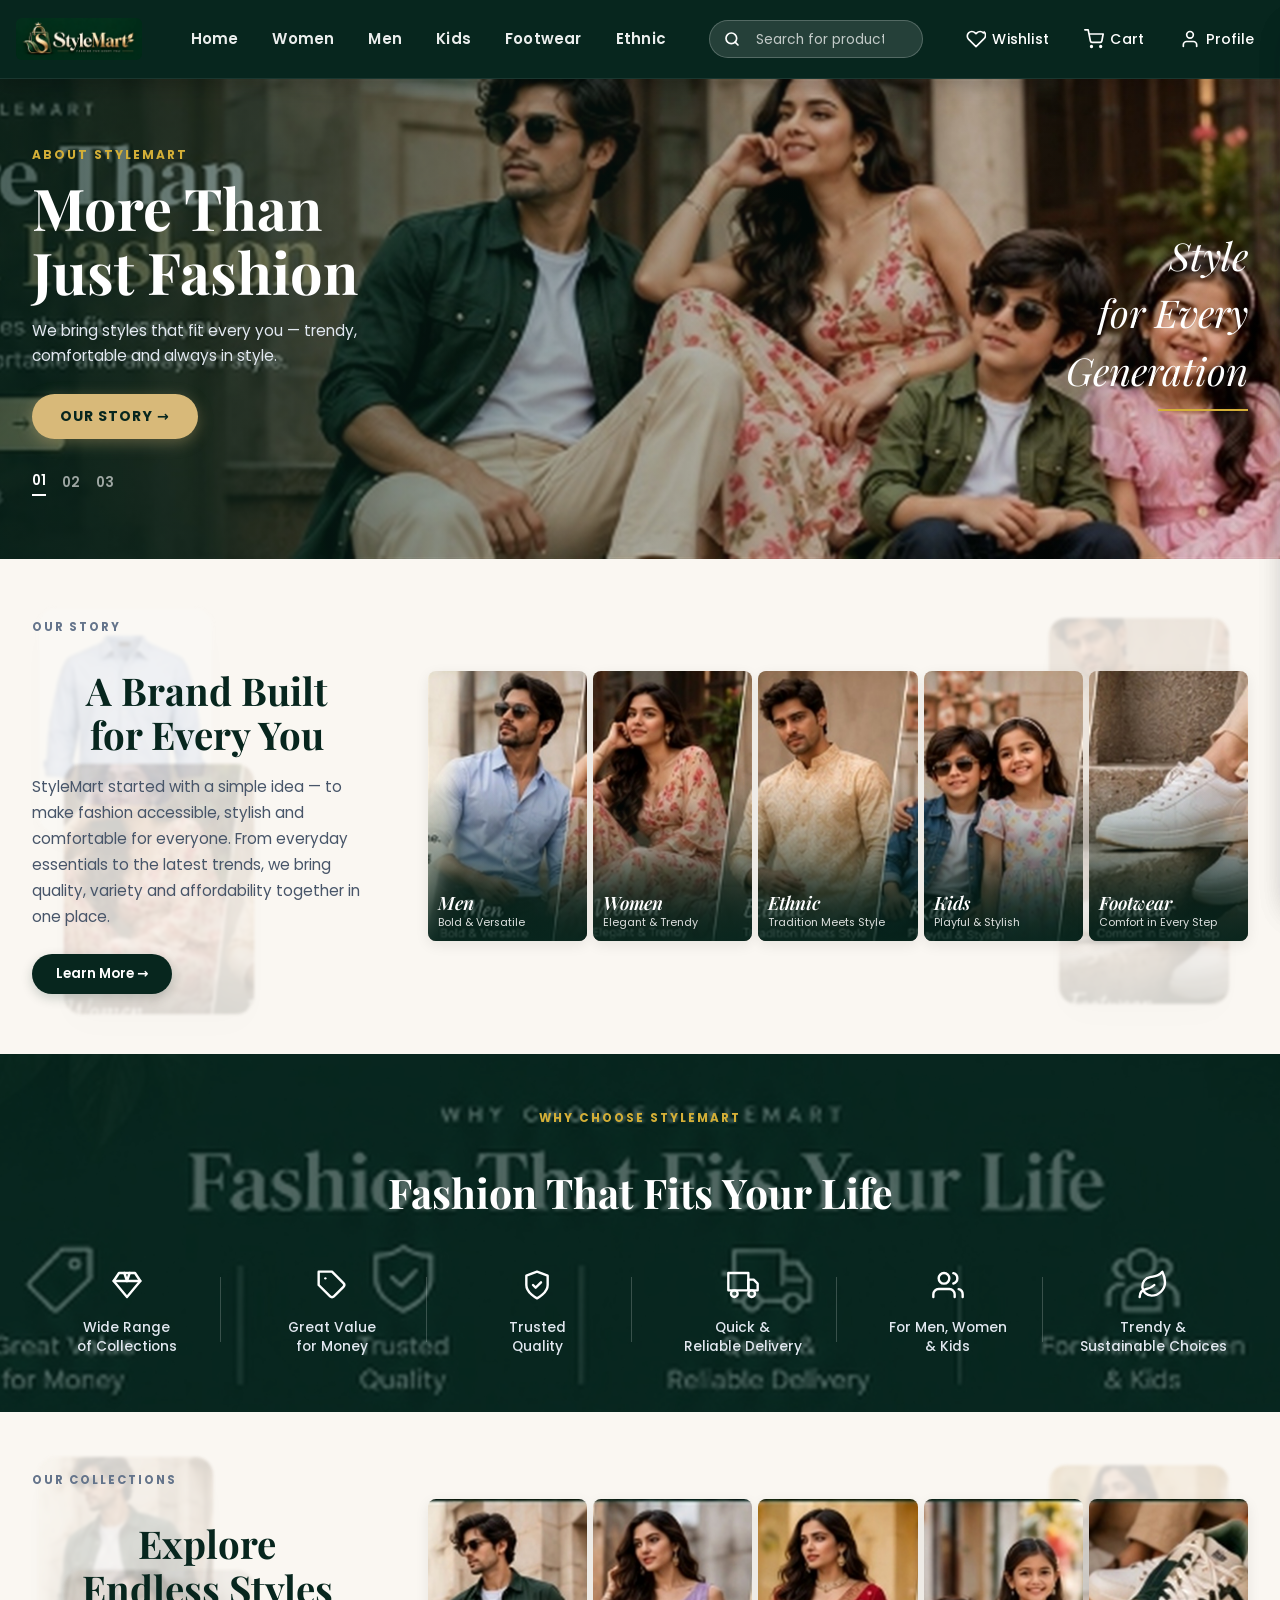
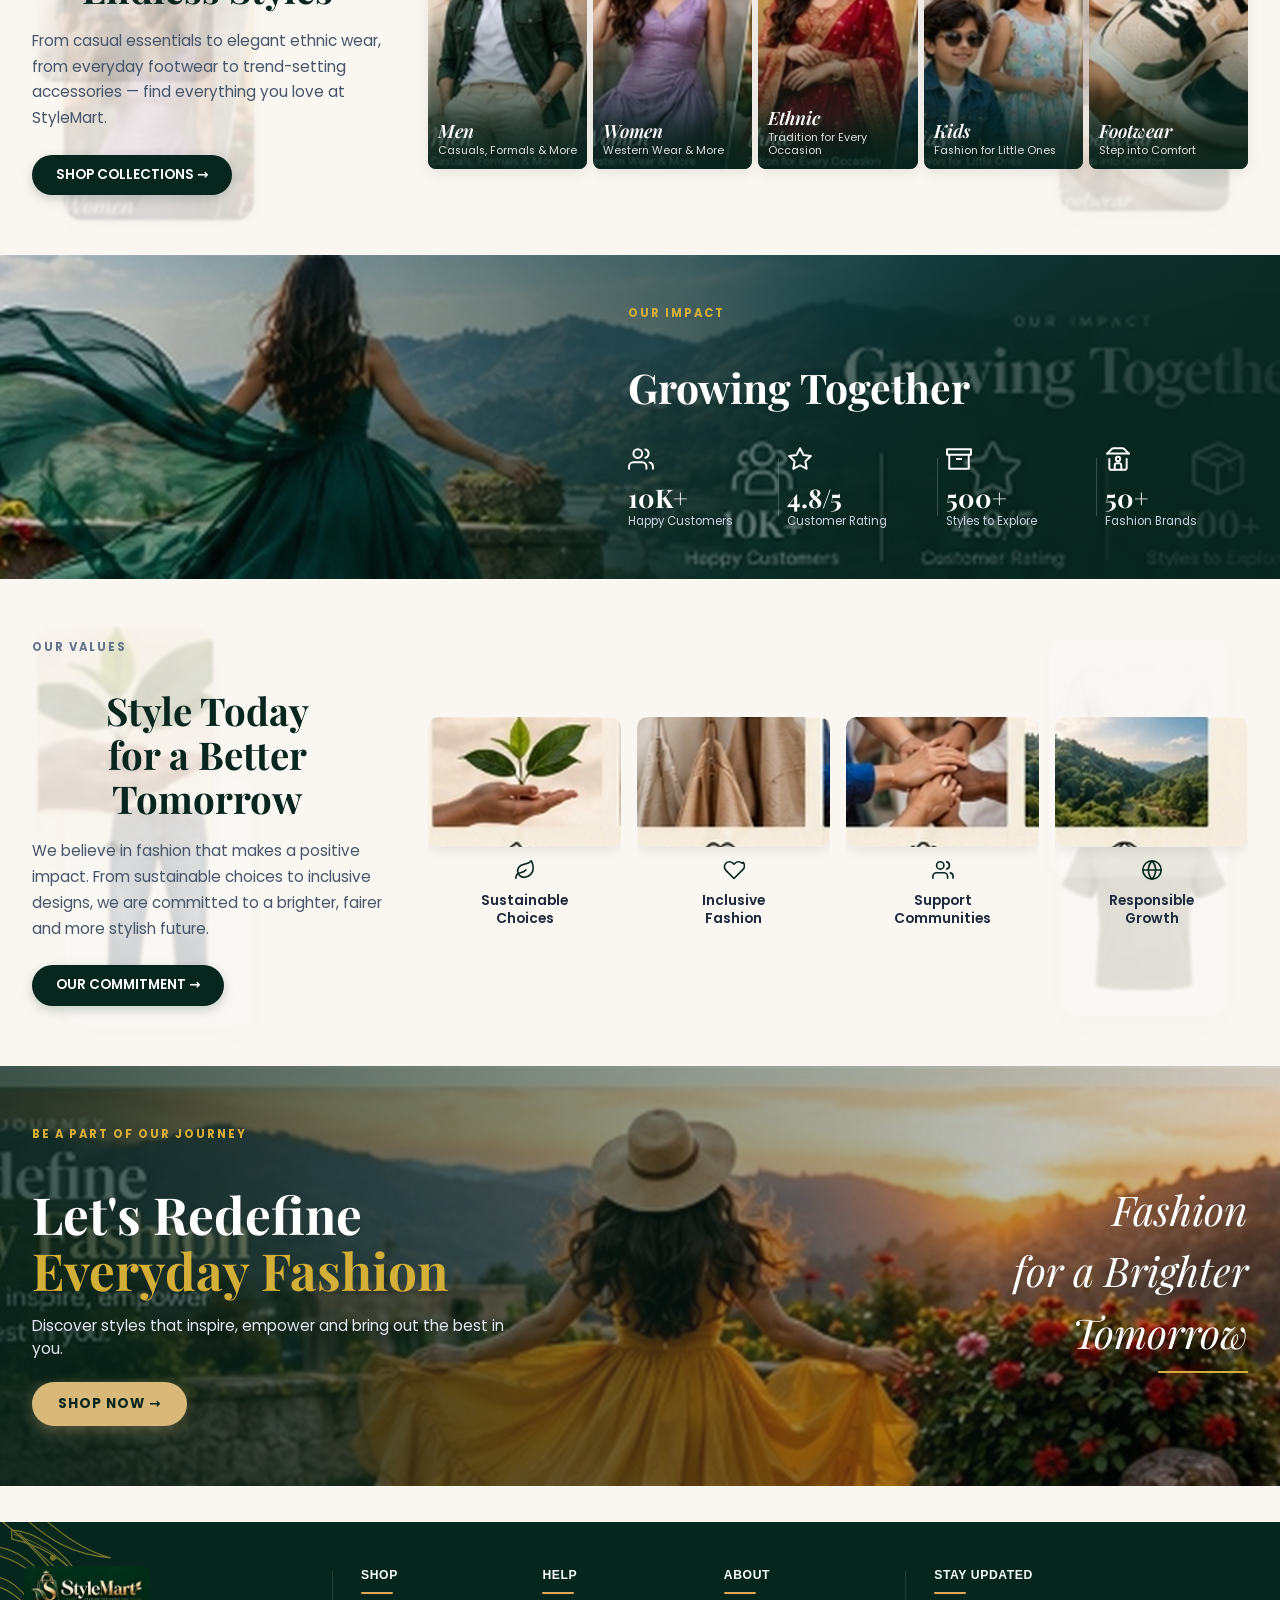
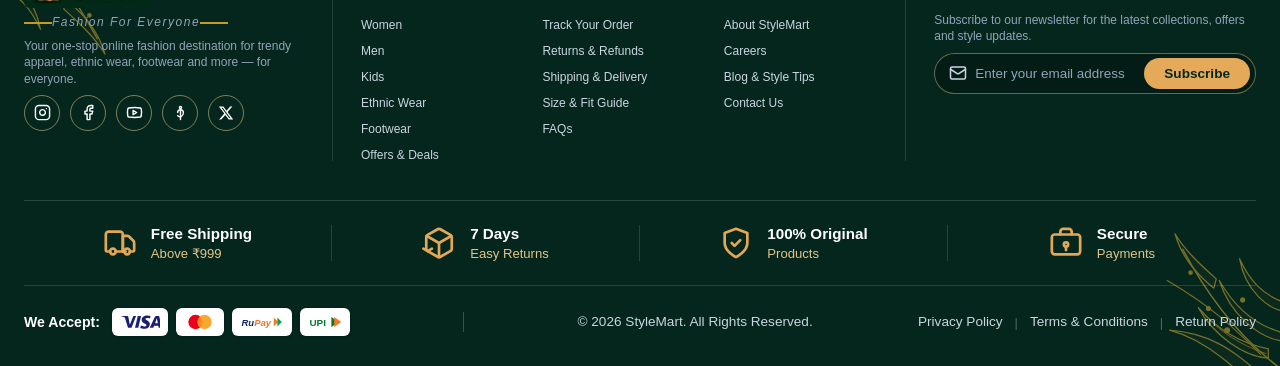
==== commit e4485738: "feat: restore mobile category filter bar & drawer, match botanical mobile footer, update documentati" ====
--- a/about.html
+++ b/about.html
@@ -548,24 +548,37 @@
   <footer class="main-footer" id="mainFooter">
     <!-- Botanical Gold Leaf Ornaments in Top-Left and Bottom-Right Corners -->
     <div class="footer-leaf-ornament footer-leaf-tl" aria-hidden="true">
-      <svg viewBox="0 0 160 160" fill="none" stroke="#e2c589" stroke-width="1.6" stroke-linecap="round" stroke-linejoin="round">
-        <path d="M-10,-10 C40,20 80,70 110,140 C95,95 70,55 20,25 Z"/>
-        <path d="M15,10 C45,15 80,45 95,85 C75,55 50,35 15,25 Z"/>
-        <path d="M-5,30 C30,35 65,70 75,110 C60,80 40,55 0,45 Z"/>
-        <path d="M-10,65 C15,70 45,100 50,135 C40,110 25,90 -5,80 Z"/>
-        <path d="M30,-5 C60,25 90,45 140,50 C110,40 85,25 55,-5 Z"/>
+      <svg viewBox="0 0 180 180" fill="none" stroke="#d4af37" stroke-width="1.6" stroke-linecap="round" stroke-linejoin="round">
+        <path d="M-10,-10 C40,25 85,75 125,150" stroke-width="1.8"/>
+        <path d="M25,15 C55,45 85,75 145,110" stroke-width="1.4"/>
+        <path d="M15,10 C45,12 85,38 105,75 C85,52 55,30 15,22 Z" fill="rgba(212,175,55,0.06)"/>
+        <path d="M18,16 C55,28 85,50 102,72" stroke-width="1.1"/>
+        <path d="M-5,32 C28,35 65,68 78,110 C62,82 38,55 0,44 Z" fill="rgba(212,175,55,0.06)"/>
+        <path d="M-8,70 C16,72 45,98 52,138 C40,112 24,92 -5,82 Z" fill="rgba(212,175,55,0.06)"/>
+        <path d="M32,-5 C62,22 92,42 142,46 C112,38 86,22 56,-5 Z" fill="rgba(212,175,55,0.06)"/>
+        <path d="M85,100 C110,120 128,145 135,170 C122,148 102,130 82,112 Z" fill="rgba(212,175,55,0.06)"/>
+        <circle cx="68" cy="46" r="3" fill="#d4af37"/>
+        <circle cx="92" cy="74" r="2.5" fill="#d4af37"/>
+        <circle cx="48" cy="85" r="2.5" fill="#d4af37"/>
+        <circle cx="115" cy="120" r="2.2" fill="#d4af37"/>
       </svg>
     </div>
     <div class="footer-leaf-ornament footer-leaf-br" aria-hidden="true">
-      <svg viewBox="0 0 160 160" fill="none" stroke="#e2c589" stroke-width="1.6" stroke-linecap="round" stroke-linejoin="round">
-        <path d="M170,170 C120,140 80,90 50,20 C65,65 90,105 140,135 Z"/>
-        <path d="M145,150 C115,145 80,115 65,75 C85,105 110,125 145,135 Z"/>
-        <path d="M165,130 C130,125 95,90 85,50 C100,80 120,105 160,115 Z"/>
-        <path d="M170,95 C145,90 115,60 110,25 C120,50 135,70 165,80 Z"/>
-        <path d="M130,165 C100,135 70,115 20,110 C50,120 75,135 105,165 Z"/>
+      <svg viewBox="0 0 180 180" fill="none" stroke="#d4af37" stroke-width="1.6" stroke-linecap="round" stroke-linejoin="round">
+        <path d="M190,190 C140,155 95,105 55,30" stroke-width="1.8"/>
+        <path d="M155,165 C125,135 95,105 35,70" stroke-width="1.4"/>
+        <path d="M165,170 C135,168 95,142 75,105 C95,128 125,150 165,158 Z" fill="rgba(212,175,55,0.06)"/>
+        <path d="M162,164 C125,152 95,130 78,108" stroke-width="1.1"/>
+        <path d="M185,148 C152,145 115,112 102,70 C118,98 142,125 180,136 Z" fill="rgba(212,175,55,0.06)"/>
+        <path d="M188,110 C164,108 135,82 128,42 C140,68 156,88 185,98 Z" fill="rgba(212,175,55,0.06)"/>
+        <path d="M148,185 C118,158 88,138 38,134 C68,142 94,158 124,185 Z" fill="rgba(212,175,55,0.06)"/>
+        <path d="M95,80 C70,60 52,35 45,10 C58,32 78,50 98,68 Z" fill="rgba(212,175,55,0.06)"/>
+        <circle cx="112" cy="134" r="3" fill="#d4af37"/>
+        <circle cx="88" cy="106" r="2.5" fill="#d4af37"/>
+        <circle cx="132" cy="95" r="2.5" fill="#d4af37"/>
+        <circle cx="65" cy="60" r="2.2" fill="#d4af37"/>
       </svg>
     </div>
-
     <div class="section-container footer-section-container">
       <!-- Top Grid: Brand | Divider | SHOP | HELP | ABOUT | Divider | STAY UPDATED -->
       <div class="footer-top-grid">
@@ -575,7 +588,7 @@
           <a href="index.html" class="footer-brand-logo" aria-label="StyleMart Home" title="StyleMart - Fashion For Everyone">
             <img src="assets/images/stylemart-logo.png?v=20261023-logo-v1" alt="StyleMart - Fashion For Everyone" class="brand-logo-image header-logo-full">
           </a>
-          <p class="footer-brand-tagline">— Fashion For Everyone —</p>
+          <p class="footer-brand-tagline"><span class="tagline-flank-line" aria-hidden="true"></span>Fashion For Everyone<span class="tagline-flank-line" aria-hidden="true"></span></p>
           <p class="footer-brand-desc">Your one-stop online fashion destination for trendy apparel, ethnic wear, footwear and more — for everyone.</p>
           <div class="footer-social-row">
             <a href="https://instagram.com" target="_blank" rel="noopener noreferrer" class="social-circle-btn" aria-label="Instagram" title="Instagram">
--- a/styles.css
+++ b/styles.css
@@ -13554,42 +13554,186 @@
     font-weight: 700 !important;
   }
 
-  /* E. CATEGORY PAGE: STATIC FILTER BAR & SCROLLABLE PRODUCT CARDS */
+  /* E. CATEGORY PAGE: MOBILE FILTER BAR & SLIDE-OUT FILTER DRAWER */
+  body.category-page .catalog-section,
+  body.category-page .category-catalog-section {
+    padding-top: 8px !important;
+    padding-bottom: 24px !important;
+  }
+
+  /* Sleek mobile filter trigger bar */
+  .mobile-category-bar {
+    display: flex !important;
+    align-items: center !important;
+    justify-content: space-between !important;
+    background: #ffffff !important;
+    border: 1px solid #e2e8f0 !important;
+    border-radius: 10px !important;
+    padding: 8px 12px !important;
+    margin: 0 0 10px 0 !important;
+    box-shadow: 0 2px 6px rgba(0, 0, 0, 0.04) !important;
+    box-sizing: border-box !important;
+  }
+
+  .mobile-category-meta {
+    display: flex !important;
+    align-items: baseline !important;
+    gap: 6px !important;
+    overflow: hidden !important;
+  }
+
+  .mobile-category-heading {
+    font-size: 0.92rem !important;
+    font-weight: 700 !important;
+    color: #04261d !important;
+    margin: 0 !important;
+    white-space: nowrap !important;
+    overflow: hidden !important;
+    text-overflow: ellipsis !important;
+  }
+
+  .mobile-category-count {
+    font-size: 0.75rem !important;
+    font-weight: 500 !important;
+    color: #64748b !important;
+    white-space: nowrap !important;
+  }
+
+  .mobile-filter-trigger-btn {
+    display: inline-flex !important;
+    align-items: center !important;
+    justify-content: center !important;
+    gap: 6px !important;
+    background: #072e24 !important;
+    color: #ffffff !important;
+    border: 1px solid #d4af37 !important;
+    border-radius: 50px !important;
+    padding: 6px 14px !important;
+    font-size: 0.80rem !important;
+    font-weight: 700 !important;
+    cursor: pointer !important;
+    box-shadow: 0 2px 6px rgba(7, 46, 36, 0.2) !important;
+    transition: all 0.2s ease !important;
+    flex-shrink: 0 !important;
+  }
+
+  .mobile-filter-trigger-btn:hover {
+    background: #0d4436 !important;
+    border-color: #f59e0b !important;
+  }
+
+  .mobile-filter-trigger-btn svg {
+    stroke: #ffffff !important;
+  }
+
+  .mobile-filter-badge {
+    background: #f59e0b !important;
+    color: #04261d !important;
+    font-size: 0.65rem !important;
+    font-weight: 850 !important;
+    border-radius: 10px !important;
+    padding: 1px 6px !important;
+    min-width: 16px !important;
+    text-align: center !important;
+    line-height: 1.2 !important;
+  }
+
   body.category-page .category-catalog-layout {
+    display: block !important;
+    height: auto !important;
+    overflow: visible !important;
+    gap: 0 !important;
+  }
+
+  /* Fixed slide-out drawer for category filters on mobile */
+  body.category-page .category-filter-sidebar,
+  body.category-page #categoryFilterSidebar {
+    position: fixed !important;
+    top: 0 !important;
+    left: 0 !important;
+    width: 300px !important;
+    max-width: 86vw !important;
+    height: 100vh !important;
+    height: 100dvh !important;
+    max-height: 100vh !important;
+    z-index: 10005 !important;
+    background: #ffffff !important;
+    box-shadow: 8px 0 32px rgba(0, 0, 0, 0.3) !important;
+    transform: translateX(-105%) !important;
+    transition: transform 0.3s cubic-bezier(0.16, 1, 0.3, 1) !important;
+    overflow-y: auto !important;
+    padding: 16px !important;
     display: flex !important;
     flex-direction: column !important;
-    height: calc(100vh - 60px) !important;
-    height: calc(100dvh - 60px) !important;
-    overflow: hidden !important;
-    gap: 0 !important;
-  }
-
-  body.category-page .category-filter-sidebar,
-  body.category-page #categoryFilterSidebar {
-    position: static !important;
-    width: 100% !important;
-    min-width: 100% !important;
-    max-width: 100% !important;
-    flex-shrink: 0 !important;
-    background: #ffffff !important;
-    border: 1px solid #e2e8f0 !important;
+    border: none !important;
+    border-radius: 0 14px 14px 0 !important;
+    margin: 0 !important;
+  }
+
+  body.category-page .category-filter-sidebar.active,
+  body.category-page #categoryFilterSidebar.active {
+    transform: translateX(0) !important;
+  }
+
+  body.category-page .category-filter-sidebar .sidebar-header {
+    display: flex !important;
+    justify-content: space-between !important;
+    align-items: center !important;
+    border-bottom: 1px solid #e2e8f0 !important;
+    padding-bottom: 8px !important;
+    margin-bottom: 12px !important;
+  }
+
+  body.category-page .category-filter-sidebar .close-sidebar-btn {
+    display: flex !important;
+    align-items: center !important;
+    justify-content: center !important;
+    width: 32px !important;
+    height: 32px !important;
+    font-size: 26px !important;
+    border: none !important;
+    background: transparent !important;
+    color: #475569 !important;
+    cursor: pointer !important;
+    padding: 0 !important;
+    line-height: 1 !important;
+  }
+
+  body.category-page .filter-sidebar-overlay.active,
+  #categoryFilterOverlay.active {
+    display: block !important;
+    position: fixed !important;
+    inset: 0 !important;
+    background: rgba(0, 0, 0, 0.55) !important;
+    backdrop-filter: blur(2px) !important;
+    z-index: 10000 !important;
+  }
+
+  .mobile-apply-filters-btn {
+    display: block !important;
+    margin-top: 10px !important;
+    background: #072e24 !important;
+    color: #ffffff !important;
+    border: 1px solid #d4af37 !important;
     border-radius: 8px !important;
-    padding: 8px 10px !important;
-    margin: 0 0 6px 0 !important;
-    box-shadow: 0 2px 8px rgba(0, 0, 0, 0.06) !important;
-    z-index: 25 !important;
-    max-height: 165px !important;
-    overflow-y: auto !important;
-    display: block !important;
+    padding: 10px 14px !important;
+    font-weight: 700 !important;
+    font-size: 0.88rem !important;
+    cursor: pointer !important;
+    text-align: center !important;
+    transition: all 0.2s ease !important;
+  }
+
+  .mobile-apply-filters-btn:hover {
+    background: #0d4436 !important;
   }
 
   body.category-page .category-products-main,
   body.category-page .products-main {
-    flex: 1 1 auto !important;
+    width: 100% !important;
     min-height: 0 !important;
-    overflow-y: auto !important;
-    -webkit-overflow-scrolling: touch !important;
-    padding: 4px 2px 70px !important;
+    overflow: visible !important;
+    padding: 0 0 40px !important;
   }
 
   /* F. MOBILE PRODUCT CARDS: REDUCED SIZE, 1-WORD TITLE, PRICE, ADD TO CART ON HOVER */
@@ -14223,7 +14367,27 @@
     padding: 0 16px !important;
   }
 
-  /* Mobile Footer Clean Hiding of Clutter */
+  /* ==========================================================================
+     MOBILE FOOTER: PIXEL-PERFECT MATCH FOR MEDIA_1792825929539.PNG
+     ========================================================================== */
+  .main-footer {
+    background: #06241c !important; /* Deep Imperial Forest Green */
+    padding: 24px 0 16px 0 !important;
+    margin-top: 24px !important;
+    position: relative !important;
+    overflow: hidden !important;
+    border-top: none !important;
+  }
+
+  .footer-section-container {
+    padding: 0 16px !important;
+    max-width: 440px !important;
+    margin: 0 auto !important;
+    position: relative !important;
+    z-index: 2 !important;
+  }
+
+  /* Clean Hiding of Clutter Elements */
   .footer-brand-desc,
   .footer-social-row,
   .footer-col-help,
@@ -14234,82 +14398,188 @@
   .footer-bottom-v-divider,
   .footer-legal-links {
     display: none !important;
+    margin: 0 !important;
+    padding: 0 !important;
+  }
+
+  /* Corner botanical gold leaves on mobile */
+  .footer-leaf-ornament {
+    display: block !important;
+    opacity: 0.85 !important;
+    z-index: 1 !important;
+    pointer-events: none !important;
+  }
+
+  .footer-leaf-tl {
+    top: 0 !important;
+    left: 0 !important;
+    width: 150px !important;
+    height: 150px !important;
+  }
+
+  .footer-leaf-br {
+    bottom: 0 !important;
+    right: 0 !important;
+    width: 150px !important;
+    height: 150px !important;
   }
 
   /* Centered Brand Crest at Top */
   .footer-brand-col {
     grid-column: 1 / -1 !important;
     text-align: center !important;
-    margin: 0 auto 12px auto !important;
+    margin: 0 auto 10px auto !important;
     max-width: 100% !important;
-  }
+    display: flex !important;
+    flex-direction: column !important;
+    align-items: center !important;
+    padding: 0 !important;
+  }
+
   .footer-brand-logo {
     display: inline-block !important;
     margin: 0 auto 4px auto !important;
   }
+
+  .footer-brand-logo img {
+    height: 40px !important;
+    width: auto !important;
+    display: block !important;
+  }
+
+  /* Centered tagline with gold flanking lines */
   .footer-brand-tagline {
-    margin: 0 auto !important;
-    font-size: 0.78rem !important;
-    letter-spacing: 1px !important;
-  }
-
-  /* SHOP on Left, ABOUT on Right */
+    display: inline-flex !important;
+    align-items: center !important;
+    justify-content: center !important;
+    gap: 12px !important;
+    margin: 2px auto 0 auto !important;
+    font-size: 0.84rem !important;
+    letter-spacing: 1.4px !important;
+    color: #e5e7eb !important;
+    font-style: italic !important;
+    font-weight: 500 !important;
+  }
+
+  /* Grid of 2 columns: SHOP (left) and ABOUT (right) */
   .footer-top-grid {
     display: grid !important;
     grid-template-columns: 1fr 1fr !important;
-    gap: 16px 20px !important;
-    padding-bottom: 20px !important;
-    align-items: start !important;
-    text-align: left !important;
-  }
-
+    column-gap: 0 !important;
+    row-gap: 16px !important;
+    padding: 0 !important;
+    margin: 0 !important;
+    align-items: stretch !important;
+  }
+
+  /* SHOP on Left with vertical divider line on right side */
   .footer-col-shop {
     grid-column: 1 / 2 !important;
     width: 100% !important;
-  }
-
+    padding: 0 16px 0 10px !important;
+    border-right: 1px solid rgba(197, 155, 39, 0.45) !important;
+    margin: 0 !important;
+    text-align: left !important;
+    box-sizing: border-box !important;
+  }
+
+  /* ABOUT on Right */
   .footer-col-about {
     grid-column: 2 / 3 !important;
     width: 100% !important;
+    padding: 0 10px 0 20px !important;
+    margin: 0 !important;
+    text-align: left !important;
+    box-sizing: border-box !important;
   }
 
   .footer-col-shop .footer-heading,
   .footer-col-about .footer-heading {
-    font-size: 0.95rem !important;
-    letter-spacing: 1px !important;
-    margin-bottom: 6px !important;
-  }
-
+    font-size: 1.05rem !important;
+    font-weight: 750 !important;
+    letter-spacing: 1.2px !important;
+    color: #ffffff !important;
+    margin: 0 0 6px 0 !important;
+    text-transform: uppercase !important;
+  }
+
+  /* Thick gold underline pill */
   .footer-col-shop .footer-gold-line,
   .footer-col-about .footer-gold-line {
-    width: 32px !important;
-    margin-bottom: 10px !important;
+    width: 44px !important;
+    height: 3.5px !important;
+    background: #c59b27 !important;
+    border-radius: 2px !important;
+    margin: 0 0 18px 0 !important;
+    display: block !important;
+  }
+
+  .footer-col-shop .footer-links-list,
+  .footer-col-about .footer-links-list {
+    list-style: none !important;
+    padding: 0 !important;
+    margin: 0 !important;
+    display: flex !important;
+    flex-direction: column !important;
+    gap: 13px !important;
   }
 
   .footer-col-shop .footer-links-list li,
   .footer-col-about .footer-links-list li {
-    margin-bottom: 8px !important;
+    margin: 0 !important;
+    padding: 0 !important;
   }
 
   .footer-col-shop .footer-links-list a,
   .footer-col-about .footer-links-list a {
-    font-size: 0.84rem !important;
-    line-height: 1.4 !important;
-  }
-
-  /* Bottom Row: Centered Copyright */
+    font-size: 0.92rem !important;
+    color: #f1f5f9 !important;
+    text-decoration: none !important;
+    font-weight: 400 !important;
+    line-height: 1.3 !important;
+    display: inline-block !important;
+    transition: color 0.2s ease !important;
+  }
+
+  .footer-col-shop .footer-links-list a:hover,
+  .footer-col-about .footer-links-list a:hover {
+    color: #e2c589 !important;
+  }
+
+  /* Thin horizontal gold dividing line below columns */
   .footer-bottom-row {
-    display: flex !important;
-    justify-content: center !important;
+    display: block !important;
+    width: 100% !important;
+    border-top: 1px solid rgba(197, 155, 39, 0.4) !important;
+    margin: 24px 0 0 0 !important;
+    padding: 16px 0 6px 0 !important;
     text-align: center !important;
-    padding-top: 14px !important;
-    border-top: 1px solid rgba(212, 175, 55, 0.2) !important;
-  }
-
+    box-sizing: border-box !important;
+  }
+
+  /* Centered copyright */
   .footer-copyright-text {
+    display: block !important;
     text-align: center !important;
-    font-size: 0.78rem !important;
-    width: 100% !important;
-    color: rgba(255, 255, 255, 0.6) !important;
-  }
-}
+    font-size: 0.82rem !important;
+    color: #e2e8f0 !important;
+    margin: 0 auto !important;
+    letter-spacing: 0.4px !important;
+    font-weight: 400 !important;
+  }
+}
+
+/* Hide mobile filter bar and mobile apply button on desktop/tablet */
+.mobile-category-bar {
+  display: none !important;
+}
+.mobile-apply-filters-btn {
+  display: none !important;
+}
+.tagline-flank-line {
+  display: inline-block;
+  width: 28px;
+  height: 1.5px;
+  background: #c59b27;
+  vertical-align: middle;
+}
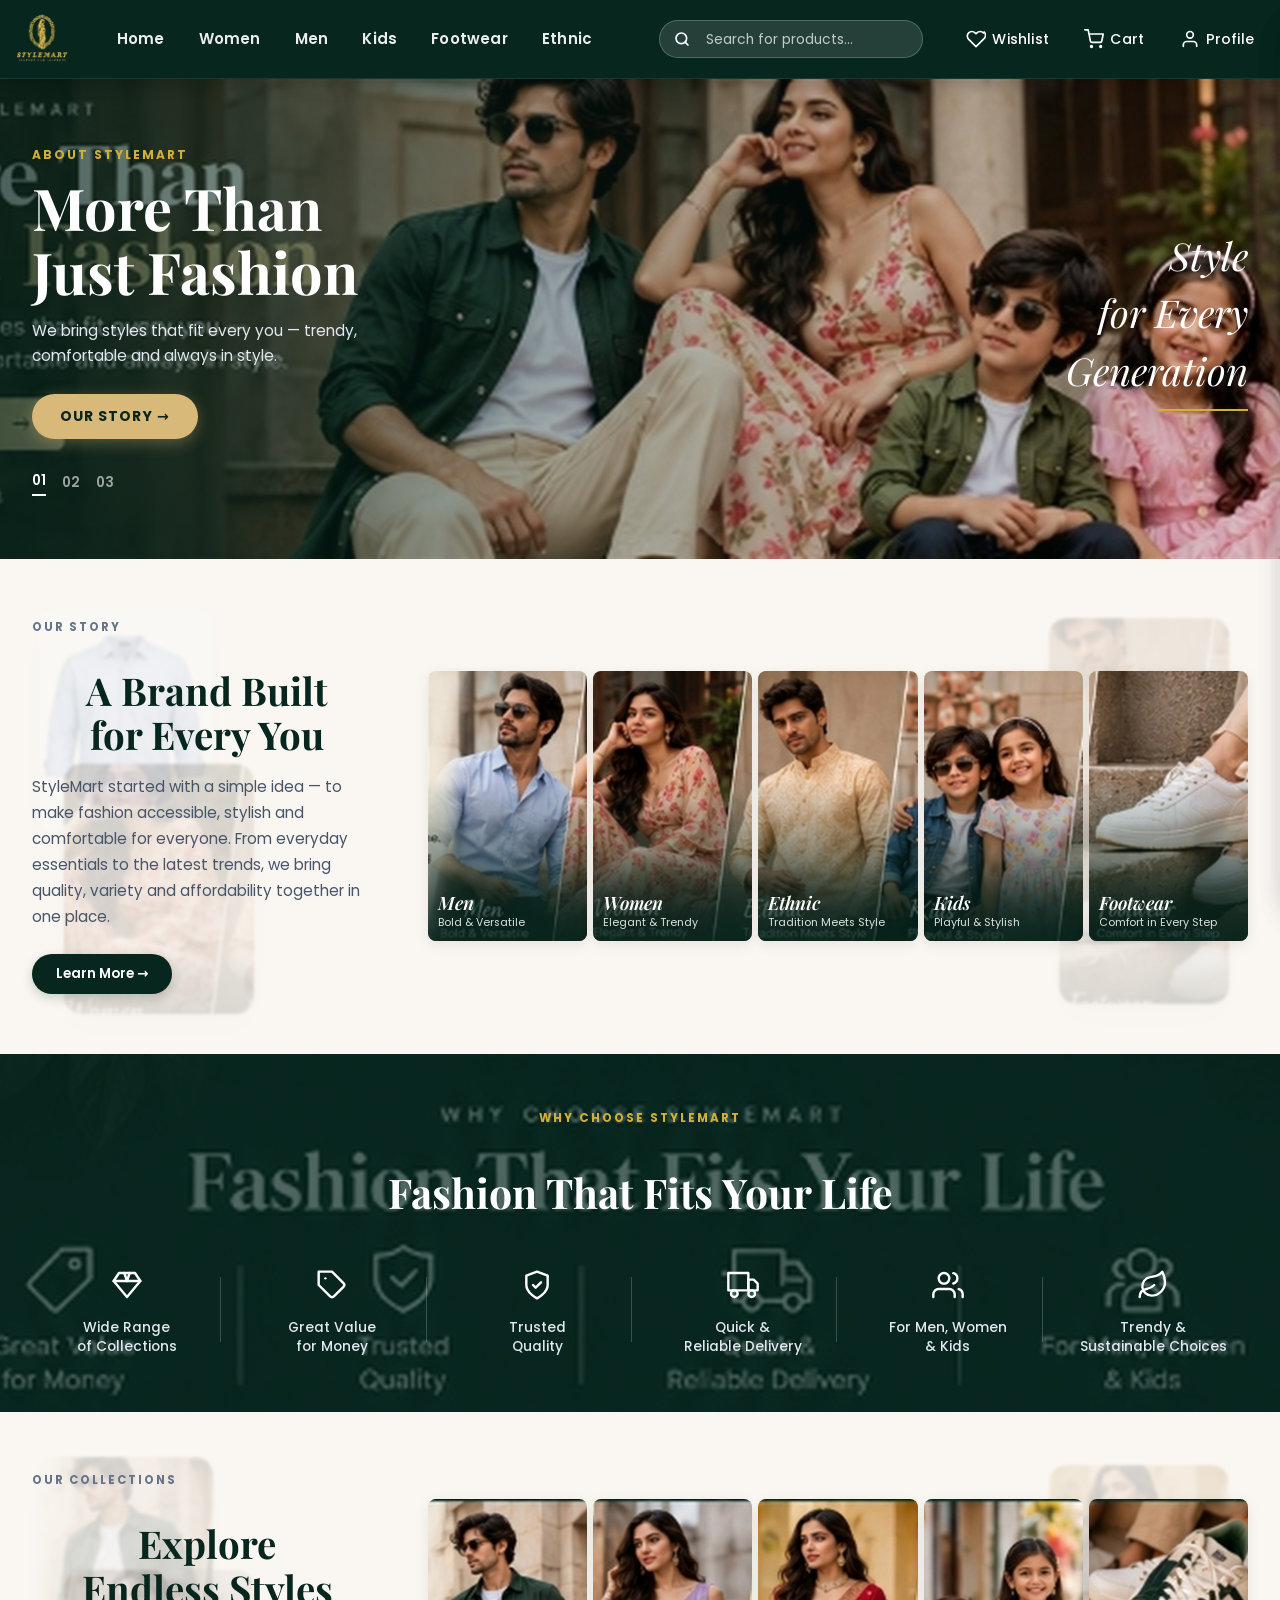
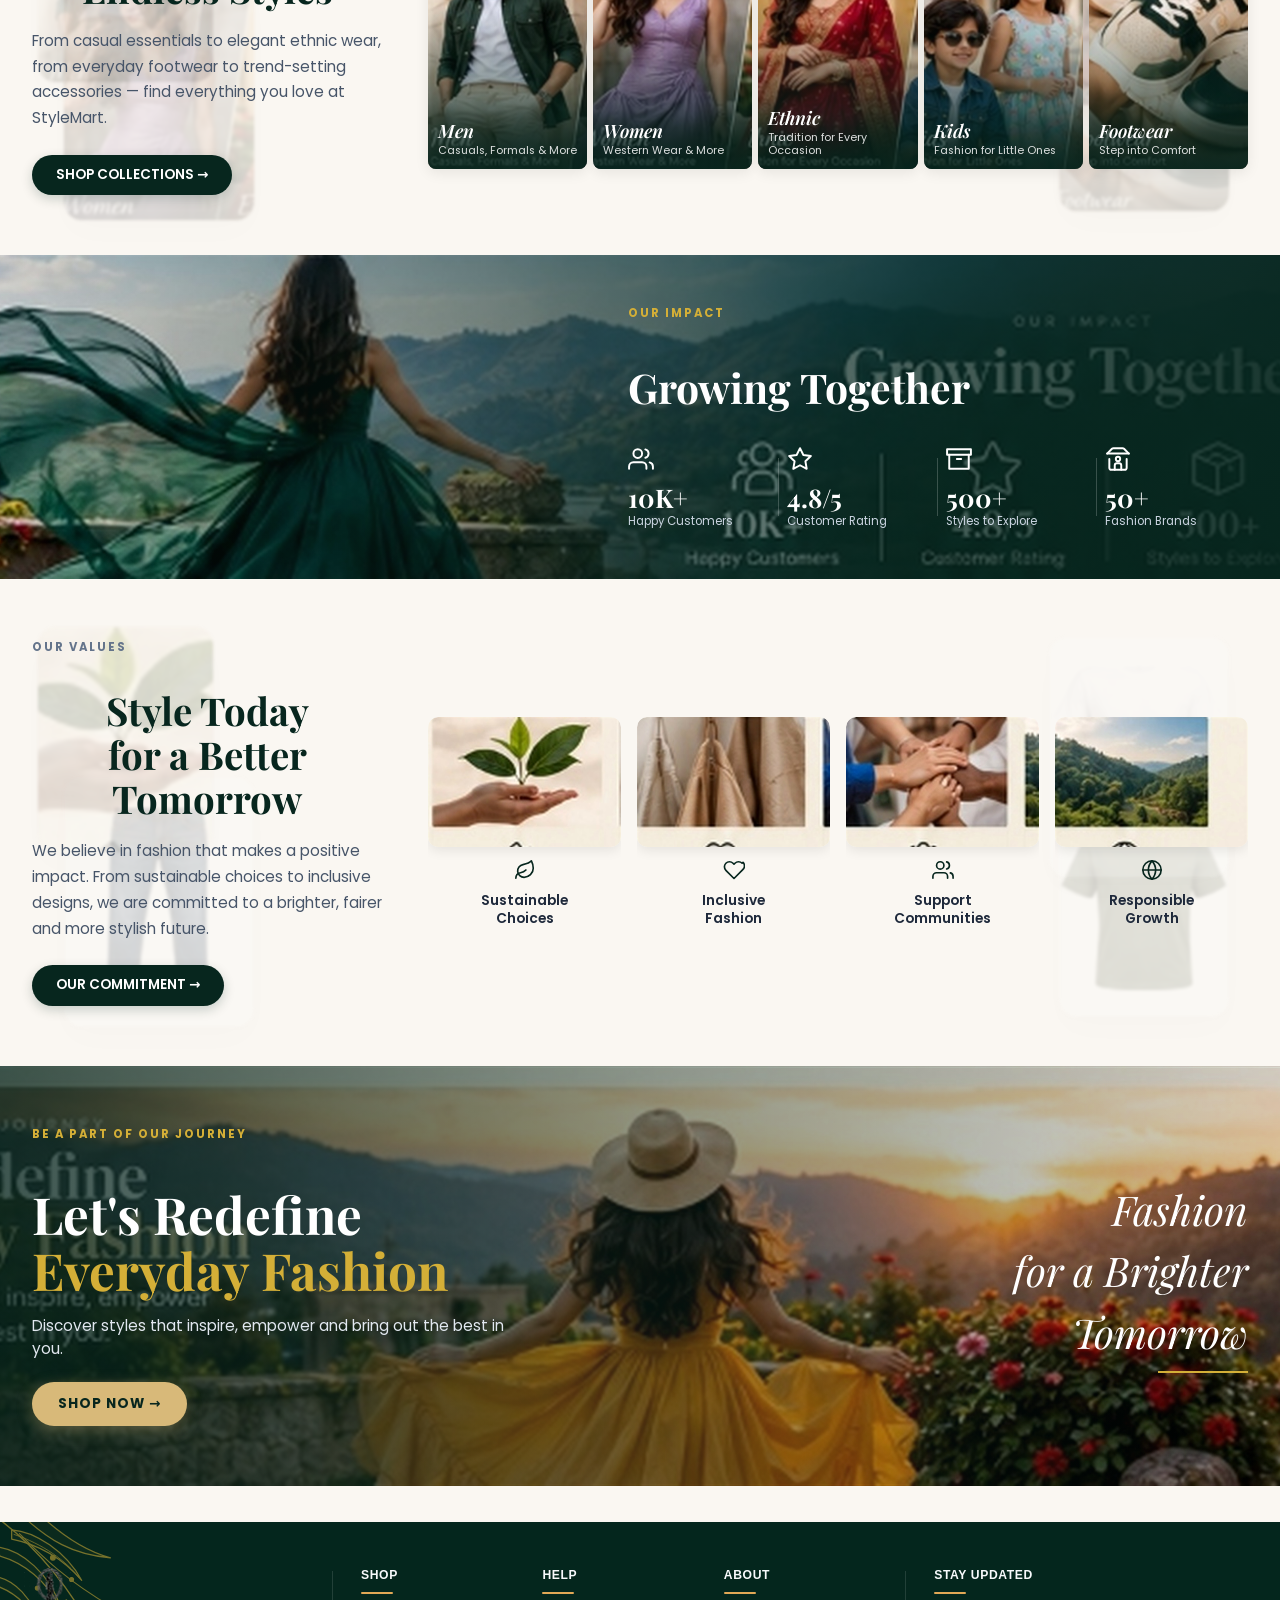
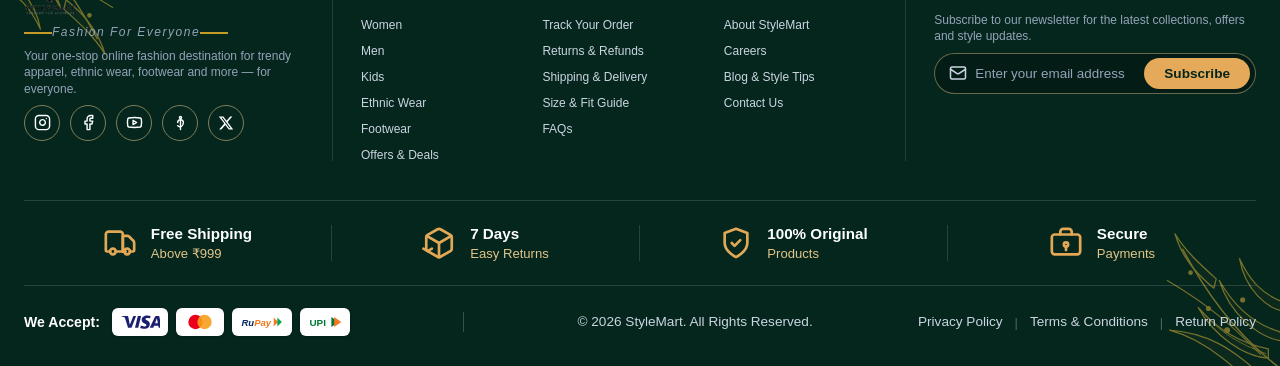
==== commit 793aaaf0: "fix(flash-deals-logo-cards): eliminate dots/scrollbar, center 3D coverflow, add official cameo logo " ====
--- a/about.html
+++ b/about.html
@@ -32,15 +32,15 @@
         </button>
 
         <!-- Brand Logo (Serif Luxury: Logo Mark + Style in White, Mart in Gold) -->
-        <a href="index.html" class="brand-logo" aria-label="StyleMart Home" title="StyleMart - Fashion For Every You">
-          <img src="assets/images/stylemart-logo.png?v=20261023-logo-v1" alt="StyleMart - Fashion For Every You" class="brand-logo-image header-logo-full">
+        <a href="index.html" class="brand-logo" aria-label="StyleMart Home" title="StyleMart - Fashion For Everyone">
+          <img src="assets/images/stylemart-logo-header.png?v=20261026-v3" alt="StyleMart - Fashion For Everyone" class="brand-logo-image header-logo-full">
         </a>
 
         <!-- Desktop Navigation: Strictly Home, Women, Men, Kids, Footwear, Ethnic -->
         <nav class="nav-menu" id="navMenu" aria-label="Shop categories">
           <div class="mobile-nav-header">
             <a href="index.html" class="brand-logo" aria-label="StyleMart Home">
-              <img src="assets/images/stylemart-logo.png?v=20261023-logo-v1" alt="StyleMart" class="brand-logo-image header-logo-full">
+              <img src="assets/images/stylemart-logo-header.png?v=20261026-v3" alt="StyleMart" class="brand-logo-image header-logo-full">
             </a>
             <button class="close-mobile-nav" id="closeMobileNavBtn" aria-label="Close menu">&times;</button>
           </div>
--- a/styles.css
+++ b/styles.css
@@ -1090,8 +1090,9 @@
 
 #flashCarouselContainer {
     width: 100%;
-    overflow-x: auto;
-    overflow-y: visible;
+    overflow: hidden;
+    overflow-x: hidden;
+    overflow-y: hidden;
 }
 
 #flashProductsGrid {
@@ -8073,13 +8074,13 @@
 
 #flashCarouselContainer {
   width: 100% !important;
-  overflow-x: auto !important;
+  overflow: hidden !important;
+  overflow-x: hidden !important;
   overflow-y: hidden !important;
   scrollbar-width: none !important;
   -ms-overflow-style: none !important;
   padding: 0 !important;
   margin: 0 !important;
-  -webkit-overflow-scrolling: touch !important;
 }
 
 #flashCarouselContainer::-webkit-scrollbar {
@@ -8937,18 +8938,15 @@
 .flash-carousel-container {
   width: 100% !important;
   max-width: 100% !important;
-  overflow-x: auto !important;
-  overflow-y: visible !important;
-  padding: 16px 4px 22px !important;
+  overflow: hidden !important;
+  overflow-x: hidden !important;
+  overflow-y: hidden !important;
+  padding: 0 !important;
   box-sizing: border-box !important;
   scrollbar-width: none !important;
   -ms-overflow-style: none !important;
-  scroll-behavior: smooth !important;
   position: relative !important;
   z-index: 2 !important;
-  cursor: grab;
-  scroll-snap-type: x proximity;
-  -webkit-overflow-scrolling: touch;
 }
 
 .flash-carousel-container.grabbing {
@@ -10541,14 +10539,11 @@
 .products-grid > .product-card,
 .category-products-grid > .product-card,
 .fashion-products-grid > .product-card,
-.related-products-section .product-card,
-.flash-products-grid > .product-card,
-#flashProductsGrid .product-card,
-.flash-product-card {
+.related-products-section .product-card {
   position: relative !important;
   background: #ffffff !important;
-  border-radius: 24px !important;
-  padding: 14px !important;
+  border-radius: 16px !important;
+  padding: 10px 10px 12px !important;
   box-sizing: border-box !important;
   border: 1px solid rgba(226, 232, 240, 0.8) !important;
   box-shadow: 0 4px 20px rgba(0, 0, 0, 0.05) !important;
@@ -10560,22 +10555,12 @@
   height: 100% !important;
 }
 
-#flashProductsGrid .product-card {
-  flex: 0 0 clamp(220px, 18vw, 250px) !important;
-  width: clamp(220px, 18vw, 250px) !important;
-  min-width: 220px !important;
-  scroll-snap-align: start !important;
-}
-
 /* Golden Hover Border Effect */
 .product-card:hover,
 .products-grid > .product-card:hover,
 .category-products-grid > .product-card:hover,
 .fashion-products-grid > .product-card:hover,
-.related-products-section .product-card:hover,
-.flash-products-grid > .product-card:hover,
-#flashProductsGrid .product-card:hover,
-.flash-product-card:hover {
+.related-products-section .product-card:hover {
   transform: translateY(-5px) !important;
   box-shadow: 0 0 0 1.5px #d4af37, 0 14px 32px rgba(212, 175, 55, 0.28), 0 6px 16px rgba(15, 23, 42, 0.08) !important;
   border-color: #d4af37 !important;
@@ -10586,20 +10571,17 @@
 .products-grid > .product-card .product-card-img-wrap,
 .category-products-grid > .product-card .product-card-img-wrap,
 .fashion-products-grid > .product-card .product-card-img-wrap,
-.related-products-section .product-card .product-card-img-wrap,
-.flash-products-grid > .product-card .product-card-img-wrap,
-#flashProductsGrid .product-card .product-card-img-wrap,
-.flash-card-img-wrap {
+.related-products-section .product-card .product-card-img-wrap {
   position: relative !important;
   width: 100% !important;
-  height: 290px !important;
-  min-height: 290px !important;
-  max-height: 290px !important;
+  height: 245px !important;
+  min-height: 245px !important;
+  max-height: 245px !important;
   aspect-ratio: 2 / 3 !important;
-  border-radius: 14px !important;
+  border-radius: 12px !important;
   overflow: hidden !important;
   background: #f8fafc !important;
-  margin: 0 0 12px 0 !important;
+  margin: 0 0 10px 0 !important;
   padding: 0 !important;
   display: flex !important;
   align-items: center !important;
@@ -10621,7 +10603,7 @@
   object-fit: cover !important;
   object-position: top center !important;
   display: block !important;
-  border-radius: 14px !important;
+  border-radius: 12px !important;
   padding: 0 !important;
   box-sizing: border-box !important;
   transition: transform 0.35s ease !important;
@@ -13754,8 +13736,8 @@
   .catalog-grid > .product-card,
   #categoryProductsGrid .product-card,
   #fashionProductsGrid .product-card {
-    padding: 6px !important;
-    border-radius: 10px !important;
+    padding: 4px 4px 6px !important;
+    border-radius: 8px !important;
     position: relative !important;
     background: #ffffff !important;
   }
@@ -13767,10 +13749,10 @@
   .catalog-grid > .product-card .product-card-img-wrap,
   #categoryProductsGrid .product-card .product-card-img-wrap,
   #fashionProductsGrid .product-card .product-card-img-wrap {
-    height: 145px !important;
-    min-height: 145px !important;
-    max-height: 145px !important;
-    border-radius: 7px !important;
+    height: 124px !important;
+    min-height: 124px !important;
+    max-height: 124px !important;
+    border-radius: 6px !important;
     overflow: hidden !important;
     position: relative !important;
     margin-bottom: 4px !important;
@@ -13910,14 +13892,14 @@
     padding: 12px 6px !important;
   }
 
-  .flash-carousel-container {
+  .flash-carousel-container,
+  #flashCarouselContainer {
     width: 100% !important;
     max-width: 100% !important;
-    overflow-x: auto !important;
-    scroll-snap-type: x mandatory !important;
-    scroll-behavior: smooth !important;
-    padding: 8px 0 12px !important;
-    -webkit-overflow-scrolling: touch !important;
+    overflow: hidden !important;
+    overflow-x: hidden !important;
+    overflow-y: hidden !important;
+    padding: 0 !important;
   }
 
   .flash-products-grid {
@@ -13938,17 +13920,17 @@
     scroll-snap-align: center !important;
     box-sizing: border-box !important;
     margin: 0 auto !important;
-    padding: 10px 14px !important;
+    padding: 8px 10px !important;
     background: #ffffff !important;
-    border-radius: 16px !important;
+    border-radius: 12px !important;
   }
 
   .flash-products-grid > .product-card .product-card-img-wrap,
   #flashProductsGrid .product-card .product-card-img-wrap {
     width: 100% !important;
-    height: 240px !important;
-    max-height: 240px !important;
-    border-radius: 12px !important;
+    height: 165px !important;
+    max-height: 165px !important;
+    border-radius: 10px !important;
   }
 }
 
@@ -14360,19 +14342,12 @@
     padding: 14px 0 36px 0 !important;
   }
 
-  .main-footer {
-    padding: 24px 0 16px !important;
-  }
-  .footer-section-container {
-    padding: 0 16px !important;
-  }
-
   /* ==========================================================================
-     MOBILE FOOTER: PIXEL-PERFECT MATCH FOR MEDIA_1792825929539.PNG
+     MOBILE FOOTER: PIXEL-PERFECT MATCH FOR MEDIA_1792996385751.PNG
      ========================================================================== */
   .main-footer {
-    background: #06241c !important; /* Deep Imperial Forest Green */
-    padding: 24px 0 16px 0 !important;
+    background: #01291b !important; /* Deep Imperial Forest Green */
+    padding: 34px 0 20px 0 !important;
     margin-top: 24px !important;
     position: relative !important;
     overflow: hidden !important;
@@ -14385,6 +14360,7 @@
     margin: 0 auto !important;
     position: relative !important;
     z-index: 2 !important;
+    box-sizing: border-box !important;
   }
 
   /* Clean Hiding of Clutter Elements */
@@ -14396,39 +14372,18 @@
   .footer-trust-row,
   .footer-payment-group,
   .footer-bottom-v-divider,
-  .footer-legal-links {
+  .footer-legal-links,
+  .footer-leaf-ornament {
     display: none !important;
     margin: 0 !important;
     padding: 0 !important;
-  }
-
-  /* Corner botanical gold leaves on mobile */
-  .footer-leaf-ornament {
-    display: block !important;
-    opacity: 0.85 !important;
-    z-index: 1 !important;
-    pointer-events: none !important;
-  }
-
-  .footer-leaf-tl {
-    top: 0 !important;
-    left: 0 !important;
-    width: 150px !important;
-    height: 150px !important;
-  }
-
-  .footer-leaf-br {
-    bottom: 0 !important;
-    right: 0 !important;
-    width: 150px !important;
-    height: 150px !important;
   }
 
   /* Centered Brand Crest at Top */
   .footer-brand-col {
     grid-column: 1 / -1 !important;
     text-align: center !important;
-    margin: 0 auto 10px auto !important;
+    margin: 0 auto 28px auto !important;
     max-width: 100% !important;
     display: flex !important;
     flex-direction: column !important;
@@ -14438,11 +14393,11 @@
 
   .footer-brand-logo {
     display: inline-block !important;
-    margin: 0 auto 4px auto !important;
+    margin: 0 auto 8px auto !important;
   }
 
   .footer-brand-logo img {
-    height: 40px !important;
+    height: 52px !important;
     width: auto !important;
     display: block !important;
   }
@@ -14453,96 +14408,128 @@
     align-items: center !important;
     justify-content: center !important;
     gap: 12px !important;
-    margin: 2px auto 0 auto !important;
-    font-size: 0.84rem !important;
-    letter-spacing: 1.4px !important;
-    color: #e5e7eb !important;
+    margin: 4px auto 0 auto !important;
+    font-size: 1.05rem !important;
+    letter-spacing: 2px !important;
+    color: #f1f5f9 !important;
     font-style: italic !important;
     font-weight: 500 !important;
-  }
-
-  /* Grid of 2 columns: SHOP (left) and ABOUT (right) */
+    font-family: 'Playfair Display', Georgia, serif !important;
+  }
+
+  .footer-brand-tagline .tagline-flank-line {
+    display: inline-block !important;
+    width: 28px !important;
+    height: 1.5px !important;
+    background: #c59b27 !important;
+    border-radius: 1px !important;
+  }
+
+  /* Flex Container for 2 Columns: ABOUT (left corner) and SHOP (right corner) */
   .footer-top-grid {
-    display: grid !important;
-    grid-template-columns: 1fr 1fr !important;
-    column-gap: 0 !important;
-    row-gap: 16px !important;
+    display: flex !important;
+    flex-wrap: wrap !important;
+    justify-content: space-between !important;
+    align-items: flex-start !important;
+    gap: 0 !important;
     padding: 0 !important;
-    margin: 0 !important;
-    align-items: stretch !important;
-  }
-
-  /* SHOP on Left with vertical divider line on right side */
-  .footer-col-shop {
-    grid-column: 1 / 2 !important;
+    margin: 0 auto !important;
     width: 100% !important;
+    max-width: 400px !important;
+    box-sizing: border-box !important;
+  }
+
+  /* ABOUT on Left Side Corner (order: 2) */
+  .footer-col-about {
+    order: 2 !important;
+    width: 50% !important;
+    flex: 0 0 50% !important;
+    max-width: 50% !important;
     padding: 0 16px 0 10px !important;
-    border-right: 1px solid rgba(197, 155, 39, 0.45) !important;
+    border-right: 1.5px solid rgba(197, 155, 39, 0.55) !important;
     margin: 0 !important;
     text-align: left !important;
+    display: flex !important;
+    flex-direction: column !important;
+    align-items: flex-start !important;
     box-sizing: border-box !important;
   }
 
-  /* ABOUT on Right */
-  .footer-col-about {
-    grid-column: 2 / 3 !important;
-    width: 100% !important;
-    padding: 0 10px 0 20px !important;
+  /* SHOP on Right Side Corner beside ABOUT (order: 3) */
+  .footer-col-shop {
+    order: 3 !important;
+    width: 50% !important;
+    flex: 0 0 50% !important;
+    max-width: 50% !important;
+    padding: 0 10px 0 24px !important;
+    border-right: none !important;
     margin: 0 !important;
     text-align: left !important;
+    display: flex !important;
+    flex-direction: column !important;
+    align-items: flex-start !important;
     box-sizing: border-box !important;
   }
 
-  .footer-col-shop .footer-heading,
-  .footer-col-about .footer-heading {
-    font-size: 1.05rem !important;
-    font-weight: 750 !important;
-    letter-spacing: 1.2px !important;
+  .footer-col-about .footer-heading,
+  .footer-col-shop .footer-heading {
+    font-size: 1.2rem !important;
+    font-weight: 800 !important;
+    letter-spacing: 1.5px !important;
     color: #ffffff !important;
     margin: 0 0 6px 0 !important;
     text-transform: uppercase !important;
+    font-family: 'Plus Jakarta Sans', system-ui, -apple-system, sans-serif !important;
+    text-align: left !important;
   }
 
   /* Thick gold underline pill */
-  .footer-col-shop .footer-gold-line,
-  .footer-col-about .footer-gold-line {
-    width: 44px !important;
-    height: 3.5px !important;
+  .footer-col-about .footer-gold-line,
+  .footer-col-shop .footer-gold-line {
+    width: 48px !important;
+    height: 4px !important;
     background: #c59b27 !important;
     border-radius: 2px !important;
-    margin: 0 0 18px 0 !important;
+    margin: 0 0 20px 0 !important;
     display: block !important;
   }
 
-  .footer-col-shop .footer-links-list,
-  .footer-col-about .footer-links-list {
+  .footer-col-about .footer-links-list,
+  .footer-col-shop .footer-links-list {
     list-style: none !important;
     padding: 0 !important;
     margin: 0 !important;
     display: flex !important;
     flex-direction: column !important;
-    gap: 13px !important;
-  }
-
-  .footer-col-shop .footer-links-list li,
-  .footer-col-about .footer-links-list li {
+    gap: 15px !important;
+    align-items: flex-start !important;
+    width: 100% !important;
+  }
+
+  .footer-col-about .footer-links-list li,
+  .footer-col-shop .footer-links-list li {
     margin: 0 !important;
     padding: 0 !important;
-  }
-
-  .footer-col-shop .footer-links-list a,
-  .footer-col-about .footer-links-list a {
-    font-size: 0.92rem !important;
-    color: #f1f5f9 !important;
+    width: 100% !important;
+    text-align: left !important;
+  }
+
+  .footer-col-about .footer-links-list a,
+  .footer-col-shop .footer-links-list a {
+    font-size: 0.96rem !important;
+    color: #f8fafc !important;
     text-decoration: none !important;
     font-weight: 400 !important;
-    line-height: 1.3 !important;
+    line-height: 1.35 !important;
     display: inline-block !important;
+    white-space: nowrap !important;
+    font-family: 'Plus Jakarta Sans', system-ui, -apple-system, sans-serif !important;
+    letter-spacing: 0.2px !important;
     transition: color 0.2s ease !important;
   }
 
-  .footer-col-shop .footer-links-list a:hover,
-  .footer-col-about .footer-links-list a:hover {
+  .footer-col-about .footer-links-list a:hover,
+  .footer-col-shop .footer-links-list a:hover {
     color: #e2c589 !important;
   }
 
@@ -14550,9 +14537,10 @@
   .footer-bottom-row {
     display: block !important;
     width: 100% !important;
-    border-top: 1px solid rgba(197, 155, 39, 0.4) !important;
-    margin: 24px 0 0 0 !important;
-    padding: 16px 0 6px 0 !important;
+    max-width: 420px !important;
+    border-top: 1px solid rgba(197, 155, 39, 0.45) !important;
+    margin: 32px auto 0 auto !important;
+    padding: 20px 0 6px 0 !important;
     text-align: center !important;
     box-sizing: border-box !important;
   }
@@ -14561,11 +14549,48 @@
   .footer-copyright-text {
     display: block !important;
     text-align: center !important;
-    font-size: 0.82rem !important;
-    color: #e2e8f0 !important;
+    font-size: 0.88rem !important;
+    color: #cbd5e1 !important;
     margin: 0 auto !important;
-    letter-spacing: 0.4px !important;
+    letter-spacing: 0.3px !important;
     font-weight: 400 !important;
+    font-family: 'Plus Jakarta Sans', system-ui, -apple-system, sans-serif !important;
+  }
+}
+
+@media (max-width: 360px) {
+  .footer-section-container {
+    padding: 0 10px !important;
+  }
+  .footer-top-grid {
+    max-width: 100% !important;
+  }
+  .footer-col-about {
+    padding: 0 10px 0 4px !important;
+  }
+  .footer-col-shop {
+    padding: 0 4px 0 14px !important;
+  }
+  .footer-col-about .footer-heading,
+  .footer-col-shop .footer-heading {
+    font-size: 1.05rem !important;
+  }
+  .footer-col-about .footer-gold-line,
+  .footer-col-shop .footer-gold-line {
+    width: 40px !important;
+    margin-bottom: 16px !important;
+  }
+  .footer-col-about .footer-links-list,
+  .footer-col-shop .footer-links-list {
+    gap: 13px !important;
+  }
+  .footer-col-about .footer-links-list a,
+  .footer-col-shop .footer-links-list a {
+    font-size: 0.86rem !important;
+  }
+  .footer-brand-tagline {
+    font-size: 0.92rem !important;
+    gap: 8px !important;
   }
 }
 
@@ -14583,3 +14608,801 @@
   background: #c59b27;
   vertical-align: middle;
 }
+
+/* ==========================================================================
+   ENHANCEMENT SUITE 2026: LASSE PEDERSEN, SULTANKHANCQ, THEMOZZARELLA,
+   FOREST GREEN BUTTONS, RESPONSIVE ADDRESS FORM & PRODUCT CARD CLARITY
+   ========================================================================== */
+
+/* 1. LASSE PEDERSEN HORIZONTAL SCROLL IMAGE GALLERY (AWWWARDS EDITORIAL STYLE) */
+.lasse-gallery-section {
+  position: relative;
+  width: 100%;
+  overflow: hidden;
+  padding: 8px 0 16px;
+}
+
+.lasse-gallery-container {
+  position: relative;
+  width: 100%;
+  overflow: hidden;
+}
+
+.lasse-gallery-track {
+  display: flex !important;
+  flex-direction: row !important;
+  flex-wrap: nowrap !important;
+  gap: 18px !important;
+  overflow-x: auto !important;
+  scroll-snap-type: x mandatory !important;
+  scrollbar-width: none !important;
+  -webkit-overflow-scrolling: touch !important;
+  cursor: grab;
+  padding: 4px 0 8px !important;
+}
+
+.lasse-gallery-track::-webkit-scrollbar {
+  display: none !important;
+}
+
+.lasse-gallery-track.grabbing {
+  cursor: grabbing !important;
+  user-select: none !important;
+  scroll-snap-type: none !important;
+}
+
+.lasse-gallery-slide {
+  flex: 0 0 100% !important;
+  width: 100% !important;
+  max-width: 100% !important;
+  scroll-snap-align: center !important;
+  position: relative !important;
+  border-radius: 18px !important;
+  overflow: hidden !important;
+  background: #07261e !important;
+  box-shadow: 0 12px 30px -8px rgba(7, 38, 30, 0.25) !important;
+}
+
+.lasse-gallery-img {
+  width: 100% !important;
+  height: auto !important;
+  max-height: 480px !important;
+  object-fit: cover !important;
+  display: block !important;
+  transition: transform 0.6s cubic-bezier(0.16, 1, 0.3, 1) !important;
+}
+
+.lasse-gallery-slide:hover .lasse-gallery-img {
+  transform: scale(1.025) !important;
+}
+
+.lasse-card-overlay {
+  position: absolute !important;
+  bottom: 24px !important;
+  left: 24px !important;
+  padding: 20px 24px !important;
+  background: rgba(7, 38, 30, 0.88) !important;
+  backdrop-filter: blur(12px) !important;
+  -webkit-backdrop-filter: blur(12px) !important;
+  border: 1px solid rgba(212, 175, 55, 0.35) !important;
+  border-radius: 14px !important;
+  color: #ffffff !important;
+  max-width: 460px !important;
+  box-shadow: 0 16px 36px rgba(0, 0, 0, 0.35) !important;
+  pointer-events: auto !important;
+  z-index: 5 !important;
+  transition: transform 0.3s ease, box-shadow 0.3s ease !important;
+}
+
+.lasse-card-overlay:hover {
+  transform: translateY(-3px) !important;
+  box-shadow: 0 20px 42px rgba(0, 0, 0, 0.45) !important;
+}
+
+.lasse-badge {
+  display: inline-block !important;
+  font-size: 0.72rem !important;
+  font-weight: 800 !important;
+  letter-spacing: 0.14em !important;
+  text-transform: uppercase !important;
+  color: #d4af37 !important;
+  background: rgba(212, 175, 55, 0.15) !important;
+  border: 1px solid rgba(212, 175, 55, 0.3) !important;
+  padding: 4px 10px !important;
+  border-radius: 9999px !important;
+  margin-bottom: 8px !important;
+}
+
+.lasse-heading {
+  font-family: 'Cinzel', 'Playfair Display', Georgia, serif !important;
+  font-size: 1.55rem !important;
+  font-weight: 700 !important;
+  margin: 0 0 8px 0 !important;
+  color: #ffffff !important;
+  letter-spacing: 0.02em !important;
+  line-height: 1.25 !important;
+}
+
+.lasse-cta {
+  display: inline-flex !important;
+  align-items: center !important;
+  gap: 6px !important;
+  font-size: 0.88rem !important;
+  font-weight: 700 !important;
+  color: #d4af37 !important;
+  text-decoration: none !important;
+  transition: transform 0.2s ease, color 0.2s ease !important;
+}
+
+.lasse-cta:hover {
+  color: #fce79a !important;
+  transform: translateX(4px) !important;
+}
+
+.lasse-editorial-nav-bar {
+  display: flex !important;
+  align-items: center !important;
+  justify-content: space-between !important;
+  gap: 16px !important;
+  margin-top: 14px !important;
+  padding: 6px 14px !important;
+  background: rgba(248, 250, 252, 0.8) !important;
+  border-radius: 9999px !important;
+  border: 1px solid rgba(7, 38, 30, 0.08) !important;
+}
+
+.lasse-slide-counter {
+  font-family: 'Cinzel', monospace, serif !important;
+  font-size: 0.95rem !important;
+  font-weight: 800 !important;
+  color: #07261e !important;
+  letter-spacing: 0.1em !important;
+  min-width: 62px !important;
+}
+
+.lasse-progress-track {
+  flex: 1 !important;
+  height: 3.5px !important;
+  background: rgba(7, 38, 30, 0.12) !important;
+  border-radius: 9999px !important;
+  overflow: hidden !important;
+  position: relative !important;
+}
+
+.lasse-progress-fill {
+  height: 100% !important;
+  width: 33.33% !important;
+  background: linear-gradient(90deg, #07261e, #d4af37) !important;
+  transition: width 0.35s ease !important;
+  border-radius: 9999px !important;
+}
+
+.lasse-nav-btn {
+  background: rgba(7, 38, 30, 0.85) !important;
+  color: #d4af37 !important;
+  border: 1px solid rgba(212, 175, 55, 0.4) !important;
+  box-shadow: 0 4px 12px rgba(0, 0, 0, 0.2) !important;
+}
+.lasse-nav-btn:hover {
+  background: #07261e !important;
+  color: #ffffff !important;
+}
+
+@media (max-width: 768px) {
+  .lasse-card-overlay {
+    bottom: 12px !important;
+    left: 12px !important;
+    right: 12px !important;
+    padding: 12px 14px !important;
+    max-width: calc(100% - 24px) !important;
+    border-radius: 10px !important;
+  }
+  .lasse-heading {
+    font-size: 1.05rem !important;
+    margin-bottom: 4px !important;
+  }
+  .lasse-gallery-img {
+    max-height: 280px !important;
+    min-height: 195px !important;
+  }
+}
+
+/* 2. AVOLOCH 3D HOLOGRAPHIC PRODUCT CARD EFFECT (PEN KwwXrvb) & LUXURY ELEVATION */
+.product-card {
+  position: relative !important;
+  border-radius: 16px !important;
+  background: #ffffff !important;
+  border: 1px solid rgba(226, 232, 240, 0.95) !important;
+  box-shadow: 0 4px 16px -2px rgba(15, 23, 42, 0.06), 0 0 0 1px rgba(7, 38, 30, 0.04) !important;
+  transform-style: preserve-3d !important;
+  -webkit-transform-style: preserve-3d !important;
+  transition: transform 0.4s cubic-bezier(0.175, 0.885, 0.32, 1.275), box-shadow 0.4s ease, border-color 0.4s ease !important;
+  overflow: hidden !important;
+  display: flex !important;
+  flex-direction: column !important;
+  will-change: transform, box-shadow !important;
+}
+
+/* Dynamic Avoloch specular glow overlay */
+.avoloch-glow {
+  position: absolute !important;
+  inset: 0 !important;
+  border-radius: inherit !important;
+  box-shadow: inset 0 0 15px rgba(212, 175, 55, 0.12) !important;
+  pointer-events: none !important;
+  z-index: 6 !important;
+  transition: box-shadow 0.18s ease !important;
+}
+
+/* Luminous Avoloch hologram sheen reflection */
+.avoloch-hologram-sheen {
+  position: absolute !important;
+  inset: 0 !important;
+  border-radius: inherit !important;
+  background: linear-gradient(135deg, rgba(212, 175, 55, 0.15) 0%, rgba(7, 38, 30, 0.03) 45%, rgba(212, 175, 55, 0.22) 100%) !important;
+  opacity: 0 !important;
+  pointer-events: none !important;
+  z-index: 7 !important;
+  transition: opacity 0.35s ease !important;
+}
+
+.product-card:hover .avoloch-hologram-sheen {
+  opacity: 1 !important;
+}
+
+/* Holographic scanning light beam sweep */
+.avoloch-scanline {
+  position: absolute !important;
+  inset: 0 !important;
+  overflow: hidden !important;
+  border-radius: inherit !important;
+  opacity: 0 !important;
+  pointer-events: none !important;
+  z-index: 8 !important;
+  transition: opacity 0.35s ease !important;
+}
+
+.product-card:hover .avoloch-scanline {
+  opacity: 0.28 !important;
+}
+
+.avoloch-scanline::before {
+  content: '' !important;
+  position: absolute !important;
+  width: 100% !important;
+  height: 3px !important;
+  background: linear-gradient(90deg, transparent, #d4af37, #ffffff, #d4af37, transparent) !important;
+  box-shadow: 0 0 10px rgba(212, 175, 55, 0.9) !important;
+  animation: avolochScanline 3.2s linear infinite !important;
+}
+
+@keyframes avolochScanline {
+  0% { top: -5%; }
+  100% { top: 105%; }
+}
+
+.product-card:hover {
+  box-shadow: 0 20px 42px -10px rgba(7, 38, 30, 0.22), 0 0 0 1.5px rgba(212, 175, 55, 0.45) !important;
+  border-color: rgba(212, 175, 55, 0.5) !important;
+}
+
+.product-card::after {
+  content: '' !important;
+  position: absolute !important;
+  bottom: 0 !important;
+  left: 50% !important;
+  width: 0% !important;
+  height: 3px !important;
+  background: linear-gradient(90deg, transparent, #d4af37, #07261e, #d4af37, transparent) !important;
+  transition: width 0.45s cubic-bezier(0.16, 1, 0.3, 1), left 0.45s cubic-bezier(0.16, 1, 0.3, 1) !important;
+  border-radius: 9999px !important;
+  pointer-events: none !important;
+  z-index: 9 !important;
+}
+
+.product-card:hover::after {
+  width: 86% !important;
+  left: 7% !important;
+}
+
+.product-card .product-card-img-wrap img {
+  transition: transform 0.5s cubic-bezier(0.16, 1, 0.3, 1) !important;
+}
+
+.product-card:hover .product-card-img-wrap img {
+  transform: scale(1.05) !important;
+}
+
+/* 3. THEMOZZARELLA 3D PARALLAX COVERFLOW CAROUSEL (PEN OJqrvNo) FOR FLASH DEALS */
+.flash-sale-section {
+  position: relative !important;
+  width: 100% !important;
+  margin: 10px 0 18px !important;
+  padding: 0 !important;
+  overflow: hidden !important;
+}
+
+.flash-sale-banner-frame {
+  position: relative !important;
+  width: 100% !important;
+  max-width: 100% !important;
+  background: transparent !important;
+  padding: 0 !important;
+  margin: 0 !important;
+  border: none !important;
+  box-shadow: none !important;
+  overflow: hidden !important;
+}
+
+.flash-sale-banner-frame::after {
+  display: none !important;
+}
+
+.flash-header-strip {
+  display: flex !important;
+  align-items: center !important;
+  justify-content: space-between !important;
+  padding: 10px 20px !important;
+  background: #07261e !important;
+  color: #ffffff !important;
+  border-radius: 14px 14px 0 0 !important;
+  border-bottom: 1px solid rgba(212, 175, 55, 0.3) !important;
+  margin: 0 !important;
+}
+
+.flash-controls-wrap {
+  display: flex !important;
+  align-items: center !important;
+  gap: 12px !important;
+}
+
+.flash-nav-btn {
+  width: 34px !important;
+  height: 34px !important;
+  border-radius: 50% !important;
+  background: rgba(255, 255, 255, 0.12) !important;
+  border: 1.5px solid rgba(212, 175, 55, 0.6) !important;
+  color: #d4af37 !important;
+  font-size: 1.5rem !important;
+  font-weight: 700 !important;
+  display: flex !important;
+  align-items: center !important;
+  justify-content: center !important;
+  cursor: pointer !important;
+  transition: all 0.2s ease !important;
+  line-height: 1 !important;
+  user-select: none !important;
+}
+
+.flash-nav-btn:hover {
+  background: #d4af37 !important;
+  color: #07261e !important;
+}
+
+.flash-3d-counter {
+  font-family: 'Cinzel', monospace, serif !important;
+  font-size: 0.95rem !important;
+  font-weight: 800 !important;
+  color: #d4af37 !important;
+  letter-spacing: 0.08em !important;
+  min-width: 60px !important;
+  text-align: center !important;
+}
+
+/* Remove dots completely as requested */
+.flash-3d-pagination,
+.flash-3d-dot {
+  display: none !important;
+}
+
+/* Viewport & 3D Stage - Zero white space, zero horizontal scrollbar */
+#flashCarouselContainer,
+.flash-carousel-container,
+.mozzarella-3d-viewport {
+  perspective: 1200px !important;
+  -webkit-perspective: 1200px !important;
+  perspective-origin: 50% 50% !important;
+  overflow: hidden !important;
+  overflow-x: hidden !important;
+  overflow-y: hidden !important;
+  scrollbar-width: none !important;
+  -ms-overflow-style: none !important;
+  position: relative !important;
+  width: 100% !important;
+  height: 385px !important;
+  min-height: 385px !important;
+  max-height: 385px !important;
+  padding: 0 !important;
+  margin: 0 !important;
+  display: flex !important;
+  justify-content: center !important;
+  align-items: center !important;
+  background: #faf8f5 !important;
+  border-radius: 0 0 14px 14px !important;
+  border: 1px solid rgba(7, 38, 30, 0.08) !important;
+  border-top: none !important;
+  touch-action: pan-y !important;
+}
+
+.flash-carousel-container::-webkit-scrollbar,
+.mozzarella-3d-viewport::-webkit-scrollbar {
+  display: none !important;
+  width: 0 !important;
+  height: 0 !important;
+}
+
+.flash-products-grid,
+.mozzarella-3d-track {
+  position: relative !important;
+  width: 100% !important;
+  height: 100% !important;
+  margin: 0 !important;
+  padding: 0 !important;
+  overflow: visible !important;
+  display: block !important;
+  transform-style: preserve-3d !important;
+  -webkit-transform-style: preserve-3d !important;
+}
+
+.flash-products-grid::-webkit-scrollbar,
+.mozzarella-3d-track::-webkit-scrollbar {
+  display: none !important;
+  width: 0 !important;
+  height: 0 !important;
+}
+
+/* Centered 3D Card with translate(-50%, -50%) */
+#flashProductsGrid.mozzarella-3d-track .product-card,
+#flashProductsGrid .flash-product-card,
+.mozzarella-3d-track .product-card,
+.mozzarella-3d-track .flash-product-card {
+  position: absolute !important;
+  top: 50% !important;
+  left: 50% !important;
+  margin: 0 !important;
+  width: 216px !important;
+  max-width: 216px !important;
+  height: 330px !important;
+  max-height: 330px !important;
+  display: flex !important;
+  flex-direction: column !important;
+  justify-content: space-between !important;
+  box-sizing: border-box !important;
+  border-radius: 14px !important;
+  background: #ffffff !important;
+  border: 1px solid rgba(226, 232, 240, 0.95) !important;
+  overflow: hidden !important;
+  transition: transform 0.5s cubic-bezier(0.2, 0.8, 0.2, 1), opacity 0.5s ease, filter 0.5s ease, box-shadow 0.5s ease !important;
+  cursor: pointer !important;
+  backface-visibility: hidden !important;
+  -webkit-backface-visibility: hidden !important;
+  will-change: transform, opacity !important;
+  box-shadow: 0 8px 20px -4px rgba(7, 38, 30, 0.12) !important;
+}
+
+#flashProductsGrid .product-card .product-card-img-wrap,
+#flashProductsGrid .flash-product-card .product-card-img-wrap,
+.mozzarella-3d-track .product-card .product-card-img-wrap {
+  height: 180px !important;
+  min-height: 180px !important;
+  max-height: 180px !important;
+  border-radius: 10px !important;
+  overflow: hidden !important;
+  position: relative !important;
+  margin: 0 0 4px 0 !important;
+  aspect-ratio: auto !important;
+}
+
+#flashProductsGrid .product-card .product-card-img-wrap img,
+.mozzarella-3d-track .product-card .product-card-img-wrap img {
+  width: 100% !important;
+  height: 100% !important;
+  object-fit: cover !important;
+}
+
+#flashProductsGrid .product-card .product-card-info,
+.mozzarella-3d-track .product-card .product-card-info {
+  padding: 6px 10px 10px !important;
+  display: flex !important;
+  flex-direction: column !important;
+  flex: 1 !important;
+}
+
+#flashProductsGrid .product-card .card-add-to-cart-btn,
+.mozzarella-3d-track .product-card .card-add-to-cart-btn {
+  padding: 7px 12px !important;
+  font-size: 0.82rem !important;
+  min-height: 34px !important;
+  margin-top: 6px !important;
+}
+
+@media (max-width: 768px) {
+  .flash-carousel-container,
+  .mozzarella-3d-viewport {
+    height: 335px !important;
+    min-height: 335px !important;
+    max-height: 335px !important;
+  }
+  .mozzarella-3d-track .product-card,
+  .mozzarella-3d-track .flash-product-card {
+    width: 185px !important;
+    max-width: 185px !important;
+    height: 295px !important;
+    max-height: 295px !important;
+  }
+  .mozzarella-3d-track .product-card .product-card-img-wrap {
+    height: 160px !important;
+    min-height: 160px !important;
+    max-height: 160px !important;
+  }
+}
+
+/* Header brand logo with gold cameo asset */
+.brand-logo-image.header-logo-full {
+  display: block !important;
+  width: auto !important;
+  height: 52px !important;
+  max-width: 60px !important;
+  object-fit: contain !important;
+  border-radius: 6px !important;
+  transition: transform 0.25s ease, opacity 0.2s ease !important;
+}
+
+.brand-logo:hover .brand-logo-image.header-logo-full {
+  transform: scale(1.04) !important;
+  opacity: 0.98 !important;
+}
+
+@media (max-width: 768px) {
+  .brand-logo-image.header-logo-full {
+    height: 42px !important;
+    max-width: 50px !important;
+  }
+}
+
+/* 4. FOREST GREEN ADD-TO-CART BUTTONS (MATCHING MAIN HEADER COLOR #07261e) */
+.card-add-to-cart-btn,
+.product-card .card-add-to-cart-btn,
+.btn-add-to-cart,
+#editorialAddToCartBtn,
+#quickAddToCartBtn,
+.cart-added-modal .btn-primary,
+.order-success-box .btn-primary {
+  background: #07261e !important;
+  color: #ffffff !important;
+  border: 1px solid rgba(212, 175, 55, 0.45) !important;
+  box-shadow: 0 4px 14px rgba(7, 38, 30, 0.3) !important;
+  border-radius: 9999px !important;
+  transition: all 0.25s ease !important;
+}
+
+.card-add-to-cart-btn:hover,
+.product-card .card-add-to-cart-btn:hover,
+.btn-add-to-cart:hover,
+#editorialAddToCartBtn:hover,
+#quickAddToCartBtn:hover,
+.cart-added-modal .btn-primary:hover,
+.order-success-box .btn-primary:hover {
+  background: #0b3d30 !important;
+  border-color: #d4af37 !important;
+  box-shadow: 0 6px 20px rgba(7, 38, 30, 0.45) !important;
+  transform: translateY(-2px) !important;
+  color: #ffffff !important;
+}
+
+/* 5. RESPONSIVE MOBILE PRODUCT CARD IMAGES: CLEAR VISIBILITY ADJUSTED TO DEVICE WIDTH */
+@media (max-width: 768px) {
+  .product-card .product-card-img-wrap,
+  .products-grid > .product-card .product-card-img-wrap,
+  .category-products-grid > .product-card .product-card-img-wrap,
+  .fashion-products-grid > .product-card .product-card-img-wrap,
+  .catalog-grid > .product-card .product-card-img-wrap,
+  #categoryProductsGrid .product-card .product-card-img-wrap,
+  #fashionProductsGrid .product-card .product-card-img-wrap {
+    height: auto !important;
+    aspect-ratio: 3 / 4 !important;
+    min-height: 190px !important;
+    max-height: 250px !important;
+    width: 100% !important;
+    border-radius: 10px !important;
+    overflow: hidden !important;
+    position: relative !important;
+    margin-bottom: 6px !important;
+  }
+
+  .product-card .product-card-img-wrap img,
+  #categoryProductsGrid .product-card .product-card-img-wrap img,
+  #fashionProductsGrid .product-card .product-card-img-wrap img {
+    width: 100% !important;
+    height: 100% !important;
+    object-fit: cover !important;
+    display: block !important;
+  }
+
+  .product-card {
+    border-radius: 14px !important;
+    padding: 8px !important;
+    box-sizing: border-box !important;
+  }
+
+  .product-card .card-add-to-cart-btn {
+    padding: 9px 12px !important;
+    font-size: 0.86rem !important;
+    min-height: 38px !important;
+  }
+}
+
+/* 6. PROPER MOBILE ALIGNMENT & RESPONSIVENESS FOR ADD ADDRESS FORM */
+@media (max-width: 600px) {
+  #authModal .modal-container.auth-modal {
+    width: calc(100% - 24px) !important;
+    max-width: 420px !important;
+    margin: 14px auto !important;
+    padding: 22px 16px !important;
+    border-radius: 16px !important;
+    box-sizing: border-box !important;
+  }
+
+  #authModal .auth-header {
+    margin-bottom: 14px !important;
+    text-align: center !important;
+  }
+
+  #authModal .auth-header h3 {
+    font-size: 1.15rem !important;
+    font-weight: 700 !important;
+    margin-bottom: 4px !important;
+  }
+
+  #authModal .auth-header p {
+    font-size: 0.82rem !important;
+    color: #64748b !important;
+  }
+
+  #authModal .form-group {
+    margin-bottom: 12px !important;
+    width: 100% !important;
+    box-sizing: border-box !important;
+  }
+
+  #authModal .form-group label {
+    font-size: 0.82rem !important;
+    font-weight: 600 !important;
+    color: #334155 !important;
+    margin-bottom: 5px !important;
+    display: block !important;
+  }
+
+  #authModal .studio-text-input,
+  #authModal .input-prefix-wrap {
+    width: 100% !important;
+    height: 44px !important;
+    min-height: 44px !important;
+    border-radius: 8px !important;
+    border: 1.5px solid #cbd5e1 !important;
+    background: #f8fafc !important;
+    box-sizing: border-box !important;
+  }
+
+  #authModal .form-row-2col {
+    display: grid !important;
+    grid-template-columns: 1fr 1fr !important;
+    gap: 10px !important;
+    width: 100% !important;
+    box-sizing: border-box !important;
+  }
+
+  #authModal #profileFormSubmit {
+    width: 100% !important;
+    height: 46px !important;
+    min-height: 46px !important;
+    font-size: 0.95rem !important;
+    font-weight: 700 !important;
+    border-radius: 10px !important;
+    background: #07261e !important;
+    color: #ffffff !important;
+    border: 1px solid rgba(212, 175, 55, 0.45) !important;
+    margin-top: 12px !important;
+    cursor: pointer !important;
+  }
+}
+
+/* 7. CART ADDED CONFIRMATION POPUP MODAL */
+.cart-added-overlay {
+  position: fixed !important;
+  inset: 0 !important;
+  background: rgba(15, 23, 42, 0.6) !important;
+  backdrop-filter: blur(4px) !important;
+  -webkit-backdrop-filter: blur(4px) !important;
+  z-index: 3000 !important;
+  display: flex !important;
+  align-items: center !important;
+  justify-content: center !important;
+  opacity: 0 !important;
+  visibility: hidden !important;
+  transition: all 0.25s ease !important;
+}
+
+.cart-added-overlay.active {
+  opacity: 1 !important;
+  visibility: visible !important;
+}
+
+.cart-added-modal {
+  background: #ffffff !important;
+  border-radius: 20px !important;
+  padding: 24px 22px !important;
+  width: 92% !important;
+  max-width: 440px !important;
+  box-shadow: 0 25px 50px -12px rgba(0, 0, 0, 0.25) !important;
+  text-align: center !important;
+  position: relative !important;
+  border: 1px solid rgba(7, 38, 30, 0.1) !important;
+  transform: scale(0.92) !important;
+  transition: transform 0.25s cubic-bezier(0.16, 1, 0.3, 1) !important;
+  box-sizing: border-box !important;
+}
+
+.cart-added-overlay.active .cart-added-modal {
+  transform: scale(1) !important;
+}
+
+.cart-added-check {
+  width: 48px !important;
+  height: 48px !important;
+  border-radius: 50% !important;
+  background: #07261e !important;
+  color: #d4af37 !important;
+  font-size: 1.5rem !important;
+  display: flex !important;
+  align-items: center !important;
+  justify-content: center !important;
+  margin: 0 auto 12px !important;
+  box-shadow: 0 4px 14px rgba(7, 38, 30, 0.3) !important;
+}
+
+.cart-added-product {
+  display: flex !important;
+  align-items: center !important;
+  gap: 14px !important;
+  background: #f8fafc !important;
+  border: 1px solid #e2e8f0 !important;
+  border-radius: 12px !important;
+  padding: 12px !important;
+  margin: 14px 0 18px !important;
+  text-align: left !important;
+}
+
+.cart-added-product img {
+  width: 56px !important;
+  height: 68px !important;
+  object-fit: cover !important;
+  border-radius: 6px !important;
+}
+
+.cart-added-product strong {
+  display: block !important;
+  font-size: 0.95rem !important;
+  color: #1e293b !important;
+}
+
+.cart-added-product span {
+  display: block !important;
+  font-size: 0.82rem !important;
+  color: #64748b !important;
+  margin-top: 2px !important;
+}
+
+.cart-added-actions {
+  display: flex !important;
+  gap: 10px !important;
+}
+
+.cart-added-actions .btn {
+  flex: 1 !important;
+  height: 44px !important;
+  border-radius: 9999px !important;
+  font-size: 0.9rem !important;
+  font-weight: 700 !important;
+}
+
